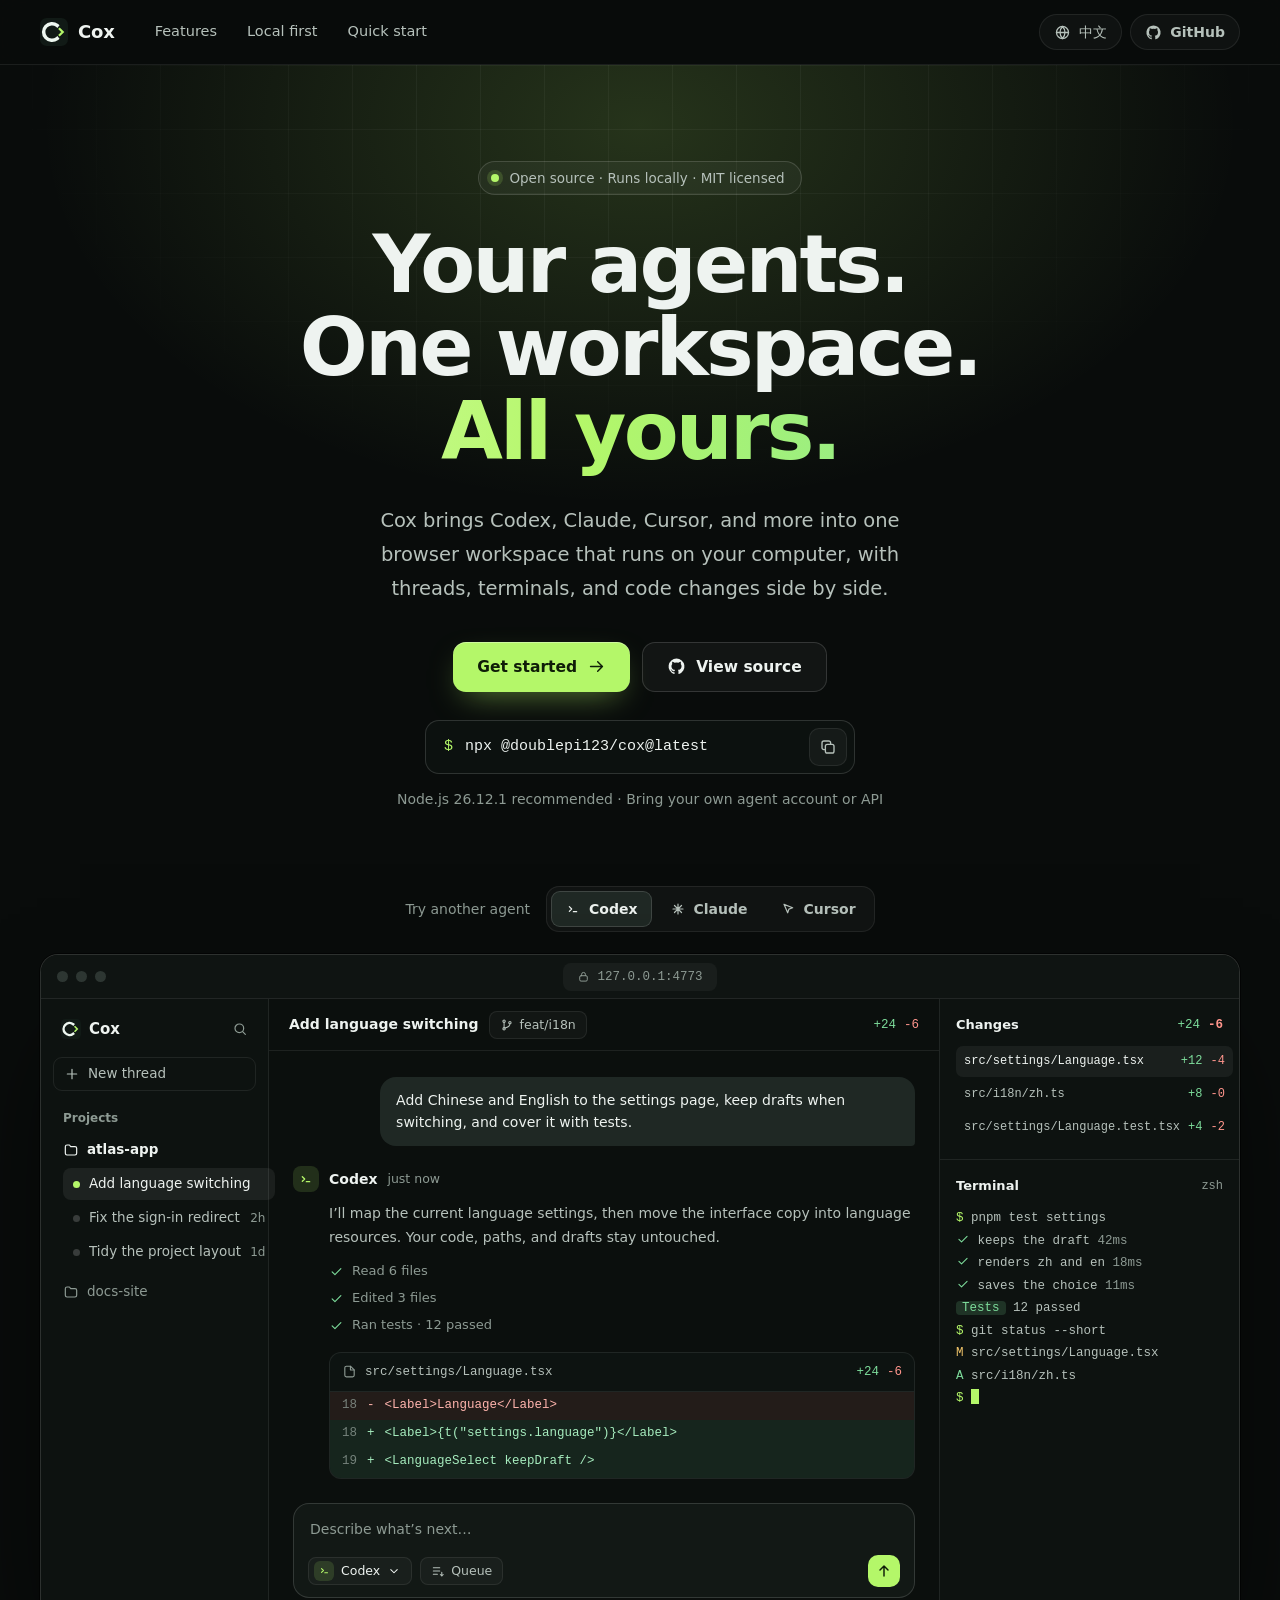
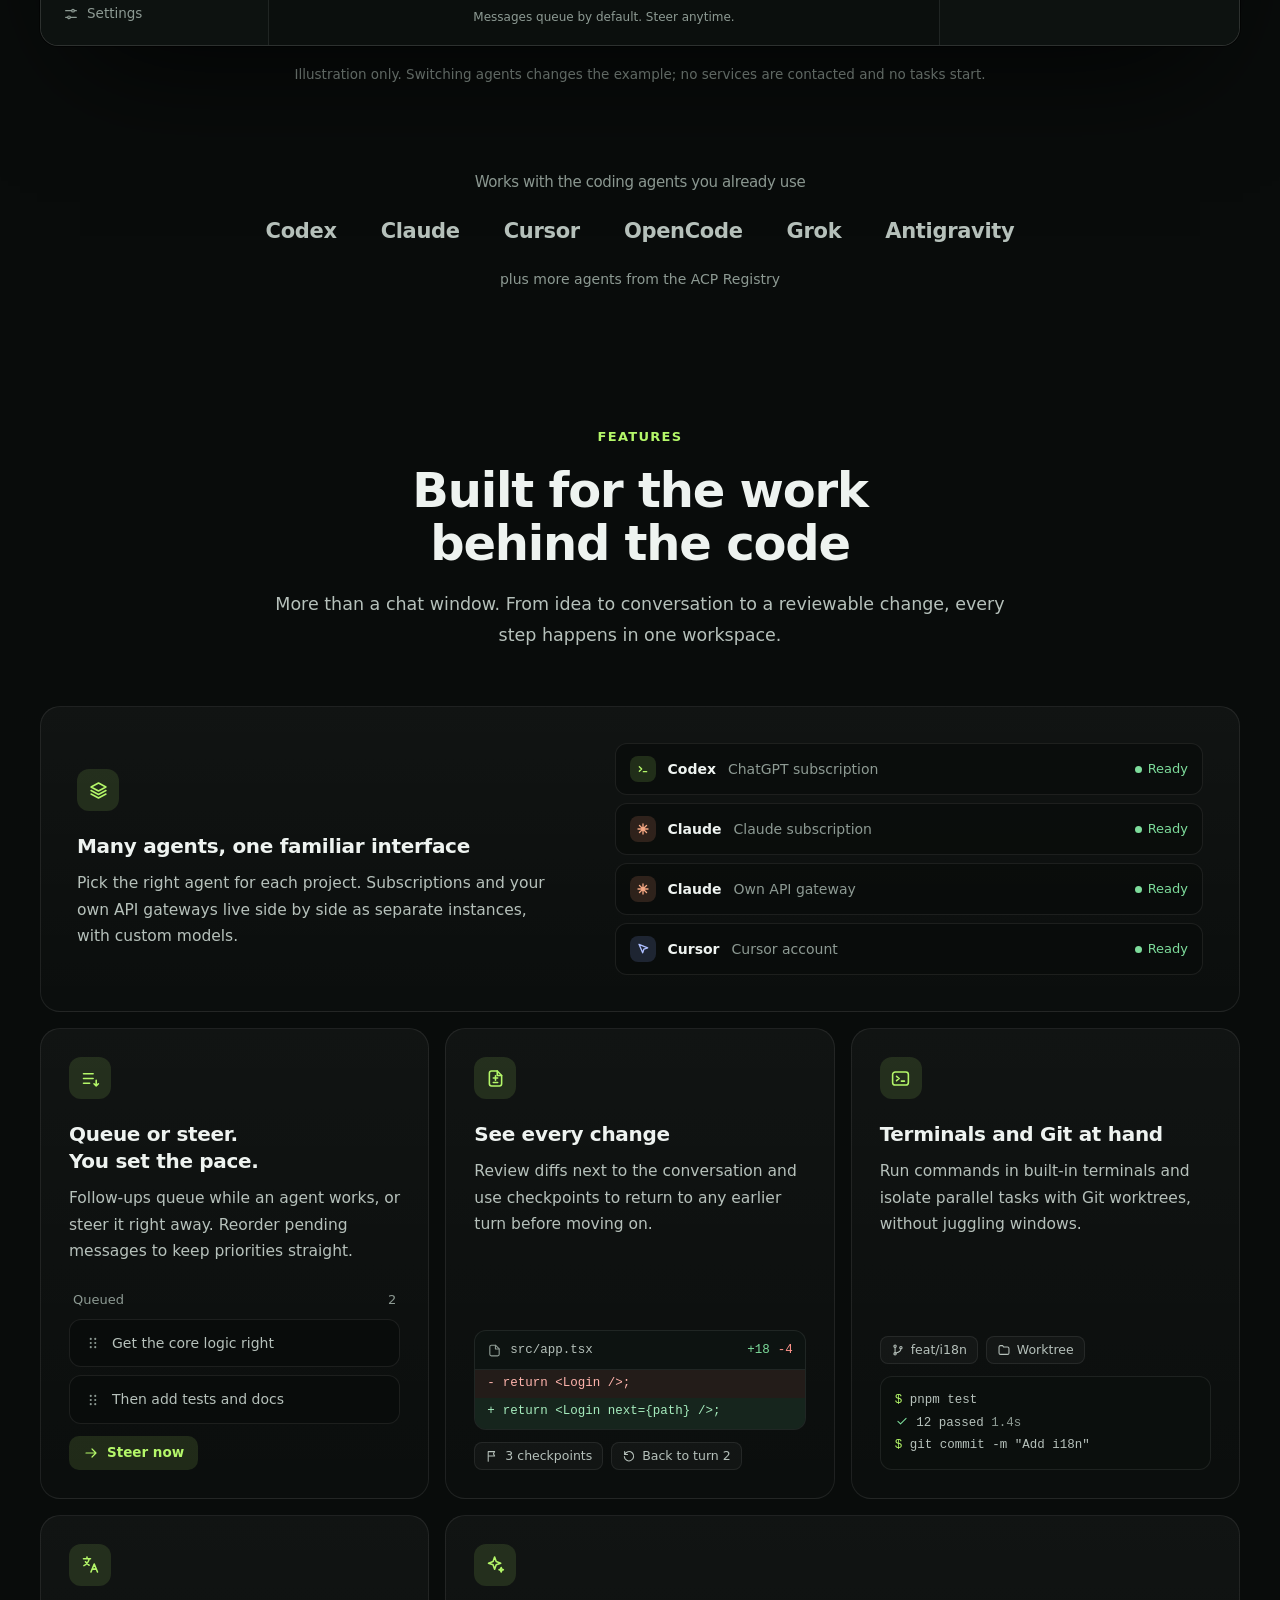
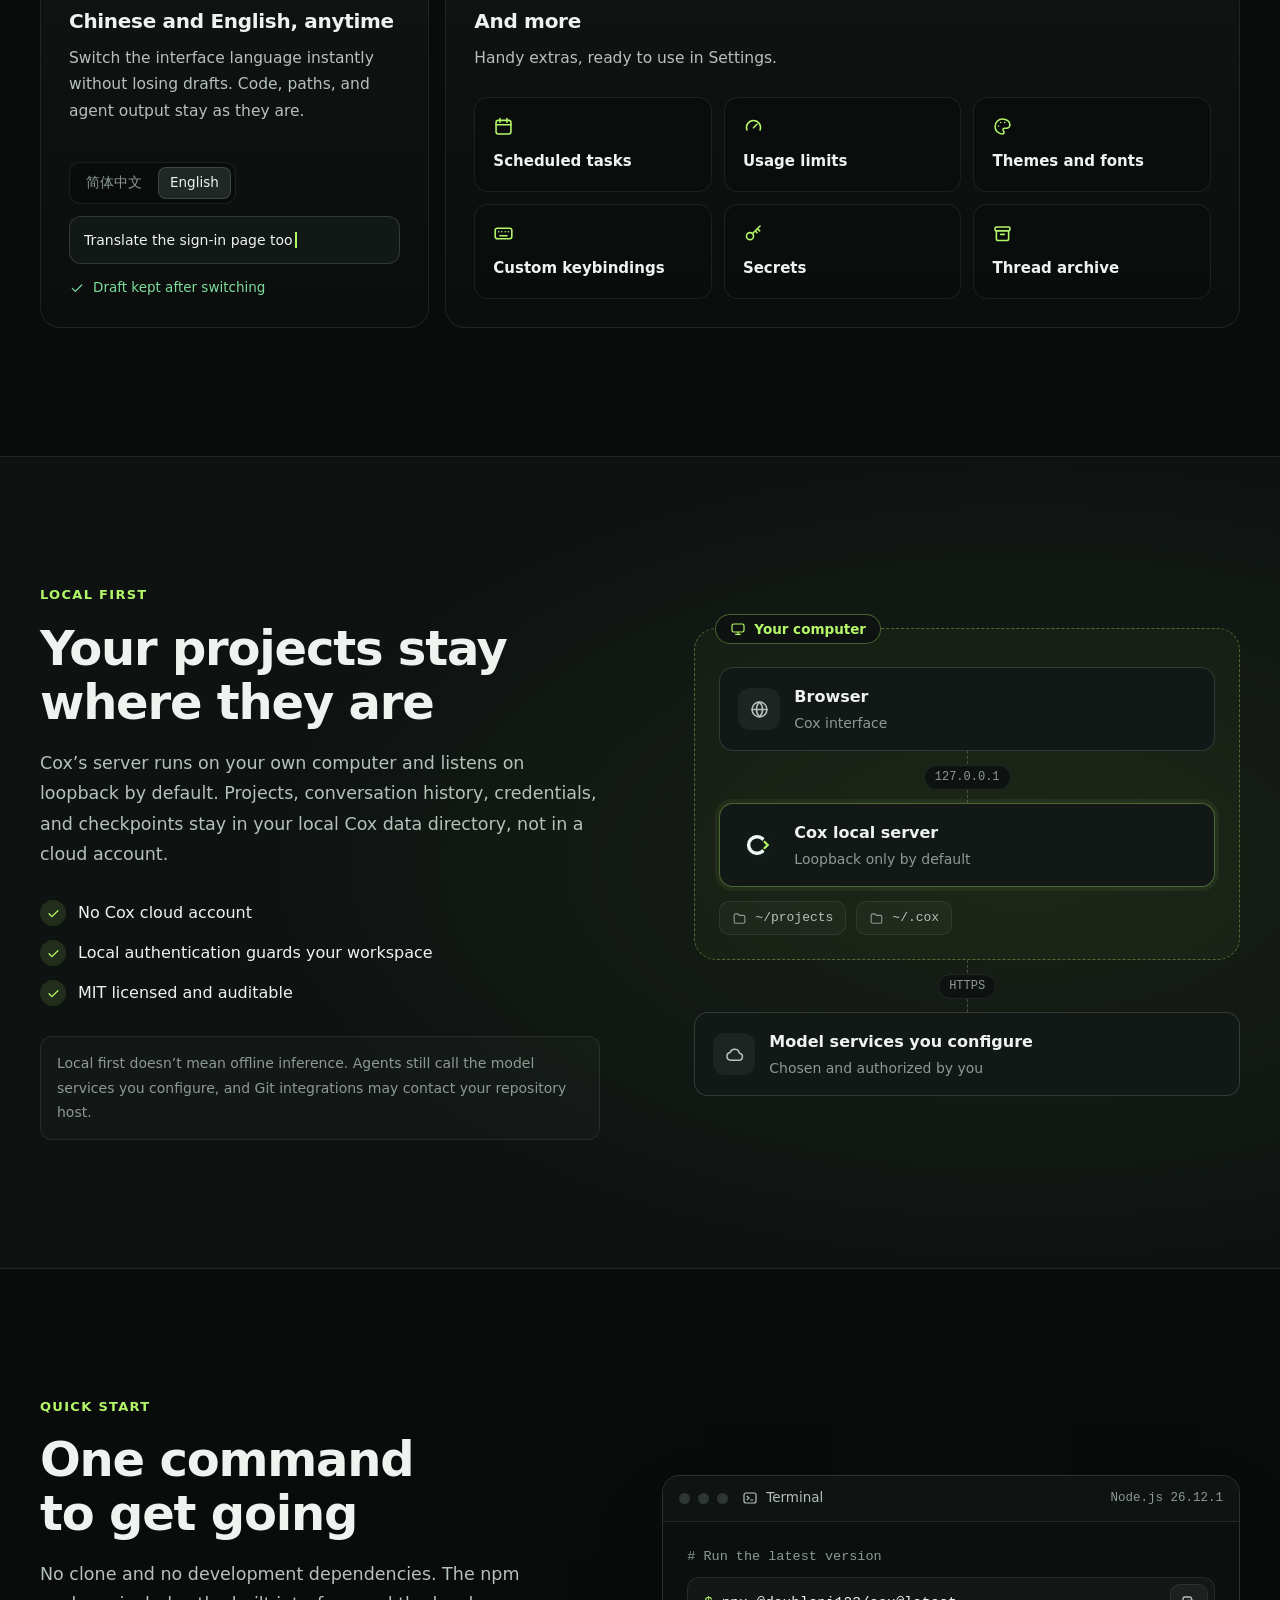
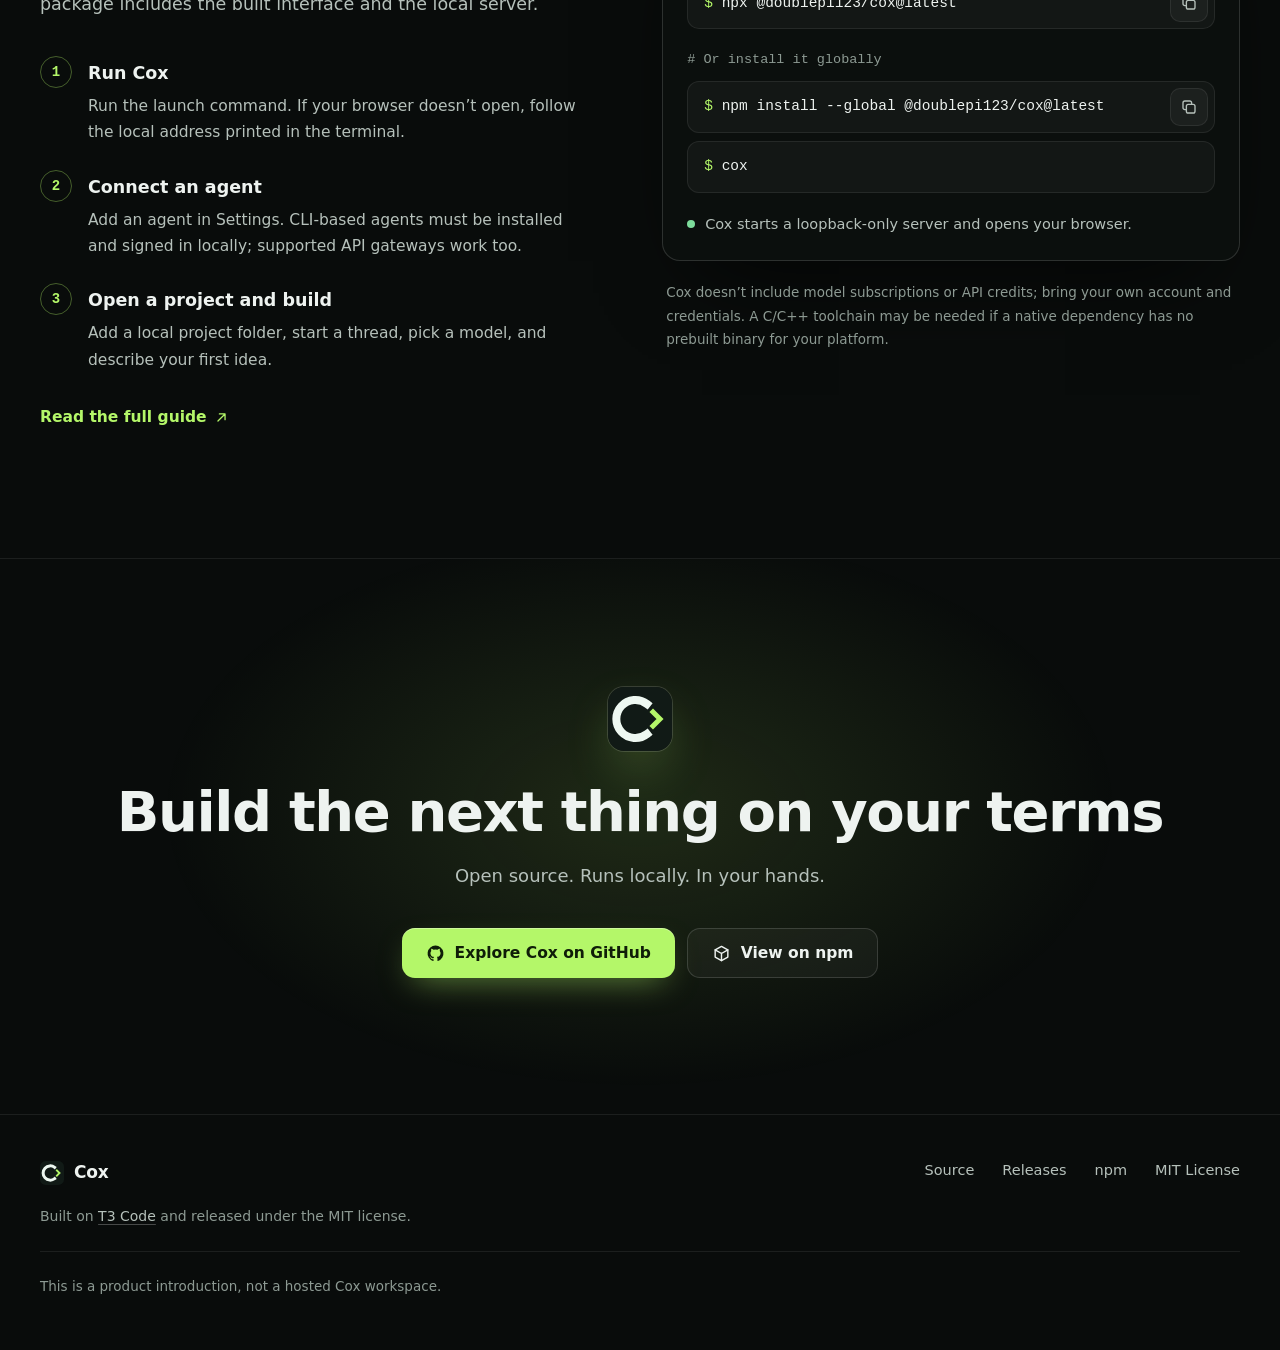
==== index.html @ 26bf2950 "fix: link the Chinese README and use the app's thread wording Built from doublepi123/cox@df83bd9.  C" ====
<!doctype html>
<html lang="zh-CN">
  <head>
    <meta charset="utf-8" />
    <meta name="viewport" content="width=device-width, initial-scale=1, viewport-fit=cover" />
    <meta name="color-scheme" content="dark" />
    <meta name="theme-color" content="#090c0b" />
    <meta
      name="description"
      content="Cox 是面向编码智能体的本地 Web 工作台：在浏览器里连接 Codex、Claude、Cursor 等智能体，管理对话、终端与代码变更。"
    />
    <meta property="og:title" content="Cox — Your agents. One workspace. All yours." />
    <meta
      property="og:description"
      content="Cox is a local Web workspace for coding agents. Connect Codex, Claude, Cursor, and more, then manage threads, terminals, and code changes in your browser."
    />
    <meta property="og:type" content="website" />
    <meta property="og:url" content="https://doublepi123.github.io/" />
    <meta property="og:image" content="https://doublepi123.github.io/assets/social.png" />
    <meta property="og:image:width" content="1200" />
    <meta property="og:image:height" content="630" />
    <meta property="og:image:alt" content="Cox — Your agents. One workspace. All yours." />
    <meta name="twitter:card" content="summary_large_image" />
    <title>Cox — 你的智能体，你的主场</title>
    <link rel="canonical" href="https://doublepi123.github.io/" />
    <link rel="icon" href="assets/cox.svg" type="image/svg+xml" />
    <link rel="stylesheet" href="styles.css" />
    <script type="module" src="main.js"></script>
  </head>
  <body id="top">
    <svg class="sprite" aria-hidden="true" focusable="false">
      <symbol id="i-github" viewBox="0 0 24 24">
        <path
          fill="currentColor"
          stroke="none"
          d="M12 2a10 10 0 0 0-3.16 19.49c.5.09.68-.22.68-.48v-1.86c-2.78.6-3.37-1.18-3.37-1.18-.45-1.16-1.11-1.47-1.11-1.47-.91-.62.07-.61.07-.61 1 .07 1.53 1.03 1.53 1.03.89 1.52 2.34 1.08 2.91.83.09-.65.35-1.08.64-1.33-2.22-.25-4.56-1.11-4.56-4.94 0-1.09.39-1.98 1.03-2.68-.1-.26-.45-1.27.1-2.65 0 0 .84-.27 2.75 1.02A9.6 9.6 0 0 1 12 6.83a9.6 9.6 0 0 1 2.5.34c1.91-1.29 2.75-1.02 2.75-1.02.55 1.38.2 2.39.1 2.65.64.7 1.03 1.59 1.03 2.68 0 3.84-2.34 4.69-4.57 4.94.36.31.68.92.68 1.86v2.73c0 .26.18.58.69.48A10 10 0 0 0 12 2Z"
        />
      </symbol>
      <symbol id="i-globe" viewBox="0 0 24 24">
        <circle cx="12" cy="12" r="8.5" />
        <path
          d="M3.5 12h17M12 3.5c2.3 2.4 3.5 5.2 3.5 8.5s-1.2 6.1-3.5 8.5c-2.3-2.4-3.5-5.2-3.5-8.5s1.2-6.1 3.5-8.5Z"
        />
      </symbol>
      <symbol id="i-arrow-right" viewBox="0 0 24 24"><path d="M4.5 12h15M13.5 6l6 6-6 6" /></symbol>
      <symbol id="i-arrow-up-right" viewBox="0 0 24 24"><path d="M7 17 17 7M9 7h8v8" /></symbol>
      <symbol id="i-arrow-up" viewBox="0 0 24 24"><path d="M12 19.5v-15M6 10.5l6-6 6 6" /></symbol>
      <symbol id="i-copy" viewBox="0 0 24 24">
        <rect x="8.5" y="8.5" width="11.5" height="11.5" rx="2.5" />
        <path
          d="M15.5 8.5v-2A2.5 2.5 0 0 0 13 4H6.5A2.5 2.5 0 0 0 4 6.5V13a2.5 2.5 0 0 0 2.5 2.5h2"
        />
      </symbol>
      <symbol id="i-check" viewBox="0 0 24 24"><path d="m5 12.5 4.5 4.5L19 7.5" /></symbol>
      <symbol id="i-lock" viewBox="0 0 24 24">
        <rect x="5" y="10.5" width="14" height="10" rx="2.5" />
        <path d="M8.5 10.5V8a3.5 3.5 0 0 1 7 0v2.5" />
      </symbol>
      <symbol id="i-search" viewBox="0 0 24 24">
        <circle cx="11" cy="11" r="6.5" />
        <path d="m16 16 4 4" />
      </symbol>
      <symbol id="i-plus" viewBox="0 0 24 24"><path d="M12 5v14M5 12h14" /></symbol>
      <symbol id="i-folder" viewBox="0 0 24 24">
        <path
          d="M3.5 7A2.5 2.5 0 0 1 6 4.5h3.6l2 2.5H18A2.5 2.5 0 0 1 20.5 9.5V17a2.5 2.5 0 0 1-2.5 2.5H6A2.5 2.5 0 0 1 3.5 17Z"
        />
      </symbol>
      <symbol id="i-sliders" viewBox="0 0 24 24">
        <path d="M4 7h9M17 7h3M4 17h3M11 17h9" />
        <circle cx="15" cy="7" r="2" />
        <circle cx="9" cy="17" r="2" />
      </symbol>
      <symbol id="i-menu" viewBox="0 0 24 24"><path d="M4.5 7h15M4.5 12h15M4.5 17h15" /></symbol>
      <symbol id="i-branch" viewBox="0 0 24 24">
        <circle cx="7" cy="5.5" r="2" />
        <circle cx="7" cy="18.5" r="2" />
        <circle cx="17" cy="8" r="2" />
        <path d="M7 7.5v9M17 10c0 4-3 6-8.4 7.3" />
      </symbol>
      <symbol id="i-file" viewBox="0 0 24 24">
        <path
          d="M13.5 3.5H7A2.5 2.5 0 0 0 4.5 6v12A2.5 2.5 0 0 0 7 20.5h10a2.5 2.5 0 0 0 2.5-2.5V9.5Z"
        />
        <path d="M13.5 3.5v6h6" />
      </symbol>
      <symbol id="i-chevron-down" viewBox="0 0 24 24"><path d="m6.5 9.5 5.5 5.5 5.5-5.5" /></symbol>
      <symbol id="i-queue" viewBox="0 0 24 24">
        <path d="M4 6.5h11M4 12h11M4 17.5h7M18.5 14v6.5M16 18l2.5 2.5L21 18" />
      </symbol>
      <symbol id="i-grip" viewBox="0 0 24 24">
        <g fill="currentColor" stroke="none">
          <circle cx="9" cy="6.5" r="1.4" />
          <circle cx="15" cy="6.5" r="1.4" />
          <circle cx="9" cy="12" r="1.4" />
          <circle cx="15" cy="12" r="1.4" />
          <circle cx="9" cy="17.5" r="1.4" />
          <circle cx="15" cy="17.5" r="1.4" />
        </g>
      </symbol>
      <symbol id="i-flag" viewBox="0 0 24 24">
        <path d="M5.5 21V4.5M5.5 4.5h11l-2 3.75 2 3.75h-11" />
      </symbol>
      <symbol id="i-restore" viewBox="0 0 24 24">
        <path d="M4.5 9.5A8 8 0 1 1 4 13" />
        <path d="M4.5 4.5v5h5" />
      </symbol>
      <symbol id="i-terminal" viewBox="0 0 24 24">
        <rect x="3" y="4.5" width="18" height="15" rx="3" />
        <path d="m7.5 9.5 3 2.5-3 2.5M13 15h3.5" />
      </symbol>
      <symbol id="i-layers" viewBox="0 0 24 24">
        <path d="m12 3.5 8.5 4.5-8.5 4.5L3.5 8Z" />
        <path d="m3.5 12 8.5 4.5 8.5-4.5M3.5 16l8.5 4.5 8.5-4.5" />
      </symbol>
      <symbol id="i-diff" viewBox="0 0 24 24">
        <path
          d="M14 3.5H7.5A2.5 2.5 0 0 0 5 6v12a2.5 2.5 0 0 0 2.5 2.5h9A2.5 2.5 0 0 0 19 18V8.5Z"
        />
        <path d="M14 3.5v5h5M9.5 11.5h5M12 9v5M9.5 16.5h5" />
      </symbol>
      <symbol id="i-languages" viewBox="0 0 24 24">
        <path d="M4 5.5h8M8 3.5v2M10.5 5.5c-.8 3.6-3 6.3-6 7.8M6.2 8.8c1 1.8 2.6 3.2 4.3 4" />
        <path d="m12.5 20.5 3.75-9 3.75 9M13.9 17.3h4.7" />
      </symbol>
      <symbol id="i-monitor" viewBox="0 0 24 24">
        <rect x="3" y="4.5" width="18" height="12" rx="2.5" />
        <path d="M8.5 20h7M12 16.5V20" />
      </symbol>
      <symbol id="i-cloud" viewBox="0 0 24 24">
        <path d="M7.5 18.5H17a4 4 0 0 0 .6-7.96A5.5 5.5 0 0 0 7 9.6a4.5 4.5 0 0 0 .5 8.9Z" />
      </symbol>
      <symbol id="i-calendar" viewBox="0 0 24 24">
        <rect x="3.5" y="5" width="17" height="15.5" rx="2.5" />
        <path d="M3.5 10h17M8 3v4M16 3v4" />
      </symbol>
      <symbol id="i-gauge" viewBox="0 0 24 24">
        <path d="M4.5 16a8 8 0 1 1 15 0" />
        <path d="m12 13.5 4-4" />
      </symbol>
      <symbol id="i-palette" viewBox="0 0 24 24">
        <path
          d="M12 3.5a8.5 8.5 0 1 0 0 17c1.2 0 1.8-.8 1.8-1.7 0-1.4-1.3-1.9-1.3-3.2 0-1 .8-1.6 1.8-1.6h2.2a4 4 0 0 0 4-4c0-3.6-3.8-6.5-8.5-6.5Z"
        />
        <path d="M7.5 11.5h.01M10 7.5h.01M14.5 7.5h.01" />
      </symbol>
      <symbol id="i-keyboard" viewBox="0 0 24 24">
        <rect x="2.5" y="6" width="19" height="12" rx="2.5" />
        <path d="M6.5 10h.01M10 10h.01M14 10h.01M17.5 10h.01M8 14.5h8" />
      </symbol>
      <symbol id="i-key" viewBox="0 0 24 24">
        <circle cx="8" cy="15" r="4" />
        <path d="m11 12 8.5-8.5M16.5 6.5 19 9M14 9l2 2" />
      </symbol>
      <symbol id="i-archive" viewBox="0 0 24 24">
        <rect x="3.5" y="4.5" width="17" height="4.5" rx="1.5" />
        <path d="M5 9v9a2 2 0 0 0 2 2h10a2 2 0 0 0 2-2V9M10 13h4" />
      </symbol>
      <symbol id="i-package" viewBox="0 0 24 24">
        <path d="m12 3 8 4.5v9L12 21l-8-4.5v-9Z" />
        <path d="m4 7.5 8 4.5 8-4.5M12 12v9" />
      </symbol>
      <symbol id="i-sparkles" viewBox="0 0 24 24">
        <path d="m11 3.5 1.8 5.2 5.2 1.8-5.2 1.8-1.8 5.2-1.8-5.2L4 10.5l5.2-1.8Z" />
        <path d="m18.5 15.5.7 1.8 1.8.7-1.8.7-.7 1.8-.7-1.8-1.8-.7 1.8-.7Z" />
      </symbol>
      <symbol id="i-agent-codex" viewBox="0 0 24 24">
        <path d="m6.5 8.5 3.5 3.5-3.5 3.5M12.5 16h5" />
      </symbol>
      <symbol id="i-agent-claude" viewBox="0 0 24 24">
        <path d="M12 4.5v15M4.5 12h15M6.7 6.7l10.6 10.6M17.3 6.7 6.7 17.3" />
      </symbol>
      <symbol id="i-agent-cursor" viewBox="0 0 24 24">
        <path d="m6 5 13 5.2-5.6 1.9-1.9 5.6Z" />
      </symbol>
    </svg>

    <a class="skip-link" href="#main" data-i18n="skip">跳到内容</a>

    <header class="site-header">
      <div class="wrap header-inner">
        <a class="brand" href="#top" aria-label="Cox"
          ><img src="assets/cox.svg" width="28" height="28" alt="" /><span>Cox</span></a
        >
        <nav class="site-nav" aria-label="主导航" data-i18n-aria="nav.label">
          <a href="#features" data-i18n="nav.features">功能</a>
          <a href="#local" data-i18n="nav.local">本地优先</a>
          <a href="#start" data-i18n="nav.start">快速开始</a>
        </nav>
        <div class="header-actions">
          <button
            class="pill-button"
            type="button"
            lang="en"
            aria-label="Switch to English"
            data-language-toggle
          >
            <svg class="icon" aria-hidden="true"><use href="#i-globe" /></svg
            ><span data-language-label>EN</span>
          </button>
          <a class="pill-button github-link" href="https://github.com/doublepi123/cox"
            ><svg class="icon" aria-hidden="true"><use href="#i-github" /></svg
            ><span class="github-label">GitHub</span></a
          >
        </div>
      </div>
    </header>

    <main id="main">
      <section class="hero" aria-labelledby="hero-title">
        <div class="hero-backdrop" aria-hidden="true"></div>
        <div class="wrap hero-inner">
          <p class="hero-badge">
            <span class="badge-dot" aria-hidden="true"></span
            ><span data-i18n="hero.badge">开源 · 本地运行 · MIT 许可</span>
          </p>
          <h1 id="hero-title">
            <span class="title-line">
              <span data-i18n="hero.line1a">你的智能体</span>
              <span data-i18n="hero.line1b">你的工作台</span>
            </span>
            <span class="title-line title-accent" data-i18n="hero.line2">尽在你的主场</span>
          </h1>
          <p class="hero-lead" data-i18n="hero.description">
            Cox 把 Codex、Claude、Cursor
            等编码智能体，连同对话、终端与代码变更，放进同一个在你电脑上运行的浏览器工作台。
          </p>
          <div class="hero-actions">
            <a class="button button-primary" href="#start"
              ><span data-i18n="hero.cta">立即开始</span
              ><svg class="icon" aria-hidden="true"><use href="#i-arrow-right" /></svg
            ></a>
            <a class="button button-secondary" href="https://github.com/doublepi123/cox"
              ><svg class="icon" aria-hidden="true"><use href="#i-github" /></svg
              ><span data-i18n="hero.source">查看源码</span></a
            >
          </div>
          <div class="command">
            <span class="command-prompt" aria-hidden="true">$</span
            ><code>npx @doublepi123/cox@latest</code
            ><button
              class="copy-button"
              type="button"
              data-copy="npx @doublepi123/cox@latest"
              aria-label="复制启动命令"
              data-i18n-aria="copy.command"
            >
              <svg class="icon icon-copy" aria-hidden="true"><use href="#i-copy" /></svg
              ><svg class="icon icon-check" aria-hidden="true"><use href="#i-check" /></svg>
            </button>
          </div>
          <p class="hero-note" data-i18n="hero.note">
            推荐 Node.js 26.12.1 · 需自备智能体账号或 API
          </p>
        </div>

        <div class="wrap demo-area">
          <div class="demo-controls">
            <span class="demo-switch-label" id="demo-switch-label" data-i18n="demo.switch"
              >切换示例智能体</span
            >
            <div class="segmented" role="group" aria-labelledby="demo-switch-label">
              <button type="button" data-provider="codex" aria-pressed="true">
                <svg class="icon" aria-hidden="true"><use href="#i-agent-codex" /></svg>Codex
              </button>
              <button type="button" data-provider="claude" aria-pressed="false">
                <svg class="icon" aria-hidden="true"><use href="#i-agent-claude" /></svg>Claude
              </button>
              <button type="button" data-provider="cursor" aria-pressed="false">
                <svg class="icon" aria-hidden="true"><use href="#i-agent-cursor" /></svg>Cursor
              </button>
            </div>
          </div>

          <figure class="demo-figure">
            <div
              class="window"
              role="img"
              aria-label="Cox 界面示意"
              data-i18n-aria="demo.label"
              data-demo
              data-agent="codex"
            >
              <div class="window-bar">
                <span class="window-dots"><i></i><i></i><i></i></span>
                <span class="window-url"
                  ><svg class="icon"><use href="#i-lock" /></svg>127.0.0.1:4773</span
                >
                <span class="window-spacer"></span>
              </div>
              <div class="window-body">
                <div class="app-sidebar">
                  <div class="app-brand">
                    <img src="assets/cox.svg" width="20" height="20" alt="" /><span>Cox</span
                    ><svg class="icon"><use href="#i-search" /></svg>
                  </div>
                  <div class="app-new">
                    <svg class="icon"><use href="#i-plus" /></svg
                    ><span data-i18n="demo.newThread">新建对话</span>
                  </div>
                  <p class="app-label" data-i18n="demo.projects">项目</p>
                  <div class="app-project">
                    <svg class="icon"><use href="#i-folder" /></svg><span>atlas-app</span>
                  </div>
                  <ul class="app-threads">
                    <li class="is-active">
                      <span class="pulse"></span><span data-i18n="demo.thread">添加中英文切换</span>
                    </li>
                    <li>
                      <span class="idle-dot"></span
                      ><span data-i18n="demo.thread2">修复登录跳转</span
                      ><span class="thread-time" data-i18n="demo.time2">2 小时</span>
                    </li>
                    <li>
                      <span class="idle-dot"></span
                      ><span data-i18n="demo.thread3">整理项目结构</span
                      ><span class="thread-time" data-i18n="demo.time3">昨天</span>
                    </li>
                  </ul>
                  <div class="app-project is-muted">
                    <svg class="icon"><use href="#i-folder" /></svg><span>docs-site</span>
                  </div>
                  <div class="app-settings">
                    <svg class="icon"><use href="#i-sliders" /></svg
                    ><span data-i18n="demo.settings">设置</span>
                  </div>
                </div>

                <div class="app-main">
                  <div class="app-header">
                    <svg class="icon app-menu"><use href="#i-menu" /></svg
                    ><span class="app-title" data-i18n="demo.thread">添加中英文切换</span
                    ><span class="chip"
                      ><svg class="icon"><use href="#i-branch" /></svg>feat/i18n</span
                    ><span class="diff-stat app-stat"><b>+24</b><i>-6</i></span>
                  </div>
                  <div class="app-timeline">
                    <p class="msg-user" data-i18n="demo.prompt">
                      为设置页添加中英文切换，切换时保留用户草稿，并补上测试。
                    </p>
                    <div class="msg-agent">
                      <div class="agent-head">
                        <span class="agent-avatar is-live"
                          ><svg class="icon glyph-codex"><use href="#i-agent-codex" /></svg
                          ><svg class="icon glyph-claude"><use href="#i-agent-claude" /></svg
                          ><svg class="icon glyph-cursor"><use href="#i-agent-cursor" /></svg></span
                        ><strong data-agent-name>Codex</strong
                        ><span class="agent-time" data-i18n="demo.justnow">刚刚</span>
                      </div>
                      <p class="agent-text" data-agent-message>
                        先梳理现有的语言设置，再把界面文案移入语言资源。你的代码、路径和草稿保持原样。
                      </p>
                      <ul class="work-log">
                        <li>
                          <svg class="icon"><use href="#i-check" /></svg
                          ><span data-i18n="demo.step1">读取 6 个文件</span>
                        </li>
                        <li>
                          <svg class="icon"><use href="#i-check" /></svg
                          ><span data-i18n="demo.step2">编辑 3 个文件</span>
                        </li>
                        <li>
                          <svg class="icon"><use href="#i-check" /></svg
                          ><span data-i18n="demo.step3">运行测试 · 12 项通过</span>
                        </li>
                      </ul>
                      <div class="diff-card">
                        <div class="diff-head">
                          <svg class="icon"><use href="#i-file" /></svg
                          ><span class="diff-path">src/settings/Language.tsx</span
                          ><span class="diff-stat"><b>+24</b><i>-6</i></span>
                        </div>
                        <div class="diff-line is-del">
                          <span class="ln">18</span><span class="sign">-</span
                          ><code>&lt;Label&gt;Language&lt;/Label&gt;</code>
                        </div>
                        <div class="diff-line is-add">
                          <span class="ln">18</span><span class="sign">+</span
                          ><code>&lt;Label&gt;{t("settings.language")}&lt;/Label&gt;</code>
                        </div>
                        <div class="diff-line is-add">
                          <span class="ln">19</span><span class="sign">+</span
                          ><code>&lt;LanguageSelect keepDraft /&gt;</code>
                        </div>
                      </div>
                    </div>
                  </div>
                  <div class="app-composer">
                    <div class="composer-box">
                      <p class="composer-placeholder" data-i18n="demo.followup">
                        继续描述你的想法…
                      </p>
                      <div class="composer-row">
                        <span class="chip chip-agent"
                          ><span class="agent-avatar is-live is-small"
                            ><svg class="icon glyph-codex"><use href="#i-agent-codex" /></svg
                            ><svg class="icon glyph-claude"><use href="#i-agent-claude" /></svg
                            ><svg class="icon glyph-cursor"><use href="#i-agent-cursor" /></svg
                          ></span>
                          <span data-agent-name>Codex</span
                          ><svg class="icon"><use href="#i-chevron-down" /></svg></span
                        ><span class="chip"
                          ><svg class="icon"><use href="#i-queue" /></svg
                          ><span data-i18n="demo.queue">排队</span></span
                        ><span class="send-button"
                          ><svg class="icon"><use href="#i-arrow-up" /></svg
                        ></span>
                      </div>
                    </div>
                    <p class="composer-hint" data-i18n="demo.hint">消息默认排队，随时可以引导</p>
                  </div>
                </div>

                <div class="app-panel">
                  <div class="panel-section">
                    <div class="panel-title">
                      <span data-i18n="demo.changes">变更</span
                      ><span class="diff-stat"><b>+24</b><i>-6</i></span>
                    </div>
                    <ul class="panel-files">
                      <li class="is-current">
                        <span>src/settings/Language.tsx</span><b>+12</b><i>-4</i>
                      </li>
                      <li><span>src/i18n/zh.ts</span><b>+8</b><i>-0</i></li>
                      <li><span>src/settings/Language.test.tsx</span><b>+4</b><i>-2</i></li>
                    </ul>
                  </div>
                  <div class="panel-section panel-terminal">
                    <div class="panel-title">
                      <span data-i18n="demo.terminal">终端</span
                      ><span class="panel-shell">zsh</span>
                    </div>
                    <div class="term-lines">
                      <div><span class="t-prompt">$</span> pnpm test settings</div>
                      <div>
                        <svg class="icon t-ok"><use href="#i-check" /></svg> keeps the draft
                        <span class="t-dim">42ms</span>
                      </div>
                      <div>
                        <svg class="icon t-ok"><use href="#i-check" /></svg> renders zh and en
                        <span class="t-dim">18ms</span>
                      </div>
                      <div>
                        <svg class="icon t-ok"><use href="#i-check" /></svg> saves the choice
                        <span class="t-dim">11ms</span>
                      </div>
                      <div><span class="t-pass">Tests</span> 12 passed</div>
                      <div><span class="t-prompt">$</span> git status --short</div>
                      <div><span class="t-mod">M</span> src/settings/Language.tsx</div>
                      <div><span class="t-new">A</span> src/i18n/zh.ts</div>
                      <div><span class="t-prompt">$</span> <span class="t-cursor"></span></div>
                    </div>
                  </div>
                </div>
              </div>
            </div>
            <figcaption data-i18n="demo.caption">
              界面示意：切换智能体只会改变示例内容，不会连接服务或启动任务。
            </figcaption>
          </figure>
        </div>
      </section>

      <section class="providers" aria-labelledby="providers-title">
        <div class="wrap">
          <h2 class="providers-title" id="providers-title" data-i18n="providers.title">
            支持你常用的编码智能体
          </h2>
          <ul class="provider-list">
            <li>Codex</li>
            <li>Claude</li>
            <li>Cursor</li>
            <li>OpenCode</li>
            <li>Grok</li>
            <li>Antigravity</li>
          </ul>
          <p class="providers-more" data-i18n="providers.more">以及 ACP 注册表中的更多智能体</p>
        </div>
      </section>

      <section class="section" id="features" aria-labelledby="features-title">
        <div class="wrap">
          <div class="section-head">
            <p class="eyebrow" data-i18n="features.eyebrow">功能</p>
            <h2 id="features-title" data-i18n="features.title">为真实的开发工作而设计</h2>
            <p class="section-lead" data-i18n="features.description">
              不只是一个聊天窗口。从想法、对话到可审阅的代码变更，每一步都在同一个工作台里完成。
            </p>
          </div>

          <div class="bento">
            <article class="card card-wide">
              <div class="card-copy">
                <span class="card-icon"
                  ><svg class="icon" aria-hidden="true"><use href="#i-layers" /></svg
                ></span>
                <h3 data-i18n="feature.providers.title">多种智能体，一个熟悉的界面</h3>
                <p data-i18n="feature.providers.description">
                  为不同项目选择合适的智能体。订阅账号与自有 API
                  网关可以作为独立实例并存，模型也能自定义。
                </p>
              </div>
              <div class="card-visual instances" aria-hidden="true">
                <div class="instance">
                  <span class="agent-avatar is-codex"
                    ><svg class="icon"><use href="#i-agent-codex" /></svg></span
                  ><span class="instance-name">Codex</span
                  ><span class="instance-kind" data-i18n="feature.providers.kind1"
                    >ChatGPT 订阅</span
                  ><span class="instance-status" data-i18n="feature.providers.ready">可用</span>
                </div>
                <div class="instance">
                  <span class="agent-avatar is-claude"
                    ><svg class="icon"><use href="#i-agent-claude" /></svg></span
                  ><span class="instance-name">Claude</span
                  ><span class="instance-kind" data-i18n="feature.providers.kind2">Claude 订阅</span
                  ><span class="instance-status" data-i18n="feature.providers.ready">可用</span>
                </div>
                <div class="instance">
                  <span class="agent-avatar is-claude"
                    ><svg class="icon"><use href="#i-agent-claude" /></svg></span
                  ><span class="instance-name">Claude</span
                  ><span class="instance-kind" data-i18n="feature.providers.kind3"
                    >自有 API 网关</span
                  ><span class="instance-status" data-i18n="feature.providers.ready">可用</span>
                </div>
                <div class="instance">
                  <span class="agent-avatar is-cursor"
                    ><svg class="icon"><use href="#i-agent-cursor" /></svg></span
                  ><span class="instance-name">Cursor</span
                  ><span class="instance-kind" data-i18n="feature.providers.kind4">Cursor 账号</span
                  ><span class="instance-status" data-i18n="feature.providers.ready">可用</span>
                </div>
              </div>
            </article>

            <article class="card">
              <span class="card-icon"
                ><svg class="icon" aria-hidden="true"><use href="#i-queue" /></svg
              ></span>
              <h3 data-i18n="feature.queue.title">排队与引导，节奏由你掌控</h3>
              <p data-i18n="feature.queue.description">
                智能体工作时，新消息先排队；需要时立即引导。还可以调整待发送消息的顺序。
              </p>
              <div class="card-visual queue" aria-hidden="true">
                <div class="queue-head">
                  <span data-i18n="feature.queue.pending">排队中</span><span>2</span>
                </div>
                <div class="queue-item">
                  <svg class="icon"><use href="#i-grip" /></svg
                  ><span data-i18n="feature.queue.item1">先把核心逻辑做好</span>
                </div>
                <div class="queue-item">
                  <svg class="icon"><use href="#i-grip" /></svg
                  ><span data-i18n="feature.queue.item2">再补上测试和文档</span>
                </div>
                <span class="steer"
                  ><svg class="icon"><use href="#i-arrow-right" /></svg
                  ><span data-i18n="feature.queue.steer">立即引导</span></span
                >
              </div>
            </article>

            <article class="card">
              <span class="card-icon"
                ><svg class="icon" aria-hidden="true"><use href="#i-diff" /></svg
              ></span>
              <h3 data-i18n="feature.review.title">看清每一处变更</h3>
              <p data-i18n="feature.review.description">
                在对话旁查看代码差异，用检查点回到之前任意一轮的状态，确认无误再继续。
              </p>
              <div class="card-visual" aria-hidden="true">
                <div class="diff-card is-compact">
                  <div class="diff-head">
                    <svg class="icon"><use href="#i-file" /></svg
                    ><span class="diff-path">src/app.tsx</span
                    ><span class="diff-stat"><b>+18</b><i>-4</i></span>
                  </div>
                  <div class="diff-line is-del">
                    <span class="sign">-</span><code>return &lt;Login /&gt;;</code>
                  </div>
                  <div class="diff-line is-add">
                    <span class="sign">+</span><code>return &lt;Login next={path} /&gt;;</code>
                  </div>
                </div>
                <div class="checkpoint-row">
                  <span class="chip"
                    ><svg class="icon"><use href="#i-flag" /></svg
                    ><span data-i18n="feature.review.checkpoints">3 个检查点</span></span
                  ><span class="chip"
                    ><svg class="icon"><use href="#i-restore" /></svg
                    ><span data-i18n="feature.review.restore">回到第 2 轮</span></span
                  >
                </div>
              </div>
            </article>

            <article class="card">
              <span class="card-icon"
                ><svg class="icon" aria-hidden="true"><use href="#i-terminal" /></svg
              ></span>
              <h3 data-i18n="feature.terminal.title">终端与 Git 就在手边</h3>
              <p data-i18n="feature.terminal.description">
                用内置终端运行命令，用 Git 工作树隔离并行任务，不必在多个窗口之间来回切换。
              </p>
              <div class="card-visual mini-terminal" aria-hidden="true">
                <div class="mini-terminal-head">
                  <span class="chip"
                    ><svg class="icon"><use href="#i-branch" /></svg>feat/i18n</span
                  ><span class="chip"
                    ><svg class="icon"><use href="#i-folder" /></svg
                    ><span data-i18n="feature.terminal.worktree">工作树</span></span
                  >
                </div>
                <div class="term-lines">
                  <div><span class="t-prompt">$</span> pnpm test</div>
                  <div>
                    <svg class="icon t-ok"><use href="#i-check" /></svg> 12 passed
                    <span class="t-dim">1.4s</span>
                  </div>
                  <div><span class="t-prompt">$</span> git commit -m "Add i18n"</div>
                </div>
              </div>
            </article>

            <article class="card">
              <span class="card-icon"
                ><svg class="icon" aria-hidden="true"><use href="#i-languages" /></svg
              ></span>
              <h3 data-i18n="feature.language.title">中英双语，随时切换</h3>
              <p data-i18n="feature.language.description">
                界面语言即时切换，草稿不会丢失；代码、路径与智能体输出保持原样。
              </p>
              <div class="card-visual language-demo" aria-hidden="true">
                <div class="language-switch">
                  <span class="lang-zh" lang="zh-CN">简体中文</span
                  ><span class="lang-en" lang="en">English</span>
                </div>
                <div class="draft">
                  <span data-i18n="feature.language.draft">把登录页也翻译一下</span
                  ><span class="draft-caret"></span>
                </div>
                <p class="draft-kept">
                  <svg class="icon"><use href="#i-check" /></svg
                  ><span data-i18n="feature.language.kept">切换语言后草稿仍在</span>
                </p>
              </div>
            </article>

            <article class="card card-more">
              <span class="card-icon"
                ><svg class="icon" aria-hidden="true"><use href="#i-sparkles" /></svg
              ></span>
              <h3 data-i18n="feature.more.title">还有更多</h3>
              <p data-i18n="feature.more.description">这些实用功能都在设置里，开箱即用。</p>
              <ul class="more-list">
                <li>
                  <svg class="icon" aria-hidden="true"><use href="#i-calendar" /></svg
                  ><span data-i18n="feature.more.schedule">定时任务</span>
                </li>
                <li>
                  <svg class="icon" aria-hidden="true"><use href="#i-gauge" /></svg
                  ><span data-i18n="feature.more.usage">用量与额度</span>
                </li>
                <li>
                  <svg class="icon" aria-hidden="true"><use href="#i-palette" /></svg
                  ><span data-i18n="feature.more.themes">主题与字体</span>
                </li>
                <li>
                  <svg class="icon" aria-hidden="true"><use href="#i-keyboard" /></svg
                  ><span data-i18n="feature.more.keys">自定义快捷键</span>
                </li>
                <li>
                  <svg class="icon" aria-hidden="true"><use href="#i-key" /></svg
                  ><span data-i18n="feature.more.secrets">密钥管理</span>
                </li>
                <li>
                  <svg class="icon" aria-hidden="true"><use href="#i-archive" /></svg
                  ><span data-i18n="feature.more.archive">对话归档</span>
                </li>
              </ul>
            </article>
          </div>
        </div>
      </section>

      <section class="section local" id="local" aria-labelledby="local-title">
        <div class="wrap local-grid">
          <div class="local-copy">
            <p class="eyebrow" data-i18n="local.eyebrow">本地优先</p>
            <h2 id="local-title" data-i18n="local.title">你的项目，不必搬家</h2>
            <p class="section-lead" data-i18n="local.description">
              Cox
              的服务运行在你自己的电脑上，默认只监听本机回环地址。项目、对话历史、凭据与检查点都保存在本地
              Cox 数据目录，而不是某个云端账号里。
            </p>
            <ul class="checklist">
              <li>
                <span class="check-badge"
                  ><svg class="icon" aria-hidden="true"><use href="#i-check" /></svg></span
                ><span data-i18n="local.point1">无需注册 Cox 云端账号</span>
              </li>
              <li>
                <span class="check-badge"
                  ><svg class="icon" aria-hidden="true"><use href="#i-check" /></svg></span
                ><span data-i18n="local.point2">本地认证保护你的工作台</span>
              </li>
              <li>
                <span class="check-badge"
                  ><svg class="icon" aria-hidden="true"><use href="#i-check" /></svg></span
                ><span data-i18n="local.point3">MIT 开源，代码可审计</span>
              </li>
            </ul>
            <p class="local-caveat" data-i18n="local.caveat">
              本地优先不等于离线推理：智能体仍会调用你配置的模型服务，Git
              集成也可能访问相应的代码托管平台。
            </p>
          </div>

          <div class="diagram">
            <div class="machine">
              <span class="machine-label"
                ><svg class="icon" aria-hidden="true"><use href="#i-monitor" /></svg
                ><span data-i18n="local.machine">你的电脑</span></span
              >
              <div class="node">
                <span class="node-icon"
                  ><svg class="icon" aria-hidden="true"><use href="#i-globe" /></svg
                ></span>
                <div>
                  <strong data-i18n="local.browser">浏览器</strong
                  ><span data-i18n="local.browser.detail">Cox 界面</span>
                </div>
              </div>
              <div class="connector"><span>127.0.0.1</span></div>
              <div class="node node-accent">
                <span class="node-icon"
                  ><img src="assets/cox.svg" width="28" height="28" alt=""
                /></span>
                <div>
                  <strong data-i18n="local.server">Cox 本地服务</strong
                  ><span data-i18n="local.server.detail">默认仅监听本机</span>
                </div>
              </div>
              <div class="data-chips">
                <span
                  ><svg class="icon" aria-hidden="true"><use href="#i-folder" /></svg
                  >~/projects</span
                ><span
                  ><svg class="icon" aria-hidden="true"><use href="#i-folder" /></svg>~/.cox</span
                >
              </div>
            </div>
            <div class="connector"><span>HTTPS</span></div>
            <div class="node node-external">
              <span class="node-icon"
                ><svg class="icon" aria-hidden="true"><use href="#i-cloud" /></svg
              ></span>
              <div>
                <strong data-i18n="local.external">你配置的模型服务</strong
                ><span data-i18n="local.external.detail">由你选择与授权</span>
              </div>
            </div>
          </div>
        </div>
      </section>

      <section class="section" id="start" aria-labelledby="start-title">
        <div class="wrap start-grid">
          <div class="start-copy">
            <p class="eyebrow" data-i18n="start.eyebrow">快速开始</p>
            <h2 id="start-title" data-i18n="start.title">一条命令，即可开始</h2>
            <p class="section-lead" data-i18n="start.description">
              无需克隆仓库，也不用安装开发依赖。npm 包内已包含构建好的界面与本地服务。
            </p>
            <ol class="steps">
              <li>
                <span class="step-number">1</span>
                <div>
                  <h3 data-i18n="step1.title">运行 Cox</h3>
                  <p data-i18n="step1.description">
                    在终端运行启动命令。如果浏览器没有自动打开，按终端提示访问本地地址。
                  </p>
                </div>
              </li>
              <li>
                <span class="step-number">2</span>
                <div>
                  <h3 data-i18n="step2.title">连接智能体</h3>
                  <p data-i18n="step2.description">
                    在设置中添加智能体。CLI 型智能体需在本机安装并完成登录；也可以配置受支持的 API
                    网关。
                  </p>
                </div>
              </li>
              <li>
                <span class="step-number">3</span>
                <div>
                  <h3 data-i18n="step3.title">打开项目，开始构建</h3>
                  <p data-i18n="step3.description">
                    添加本地项目目录，新建对话并选择模型，然后说出你的第一个想法。
                  </p>
                </div>
              </li>
            </ol>
            <a
              class="text-link"
              href="https://github.com/doublepi123/cox/blob/main/README.zh-CN.md#通过-npm-快速开始"
              data-i18n-href="start.docsHref"
              ><span data-i18n="start.docs">完整使用说明</span
              ><svg class="icon" aria-hidden="true"><use href="#i-arrow-up-right" /></svg
            ></a>
          </div>

          <div class="start-install">
            <div class="terminal-card">
              <div class="terminal-head">
                <span class="window-dots" aria-hidden="true"><i></i><i></i><i></i></span
                ><span class="terminal-title"
                  ><svg class="icon" aria-hidden="true"><use href="#i-terminal" /></svg
                  ><span data-i18n="start.terminal">终端</span></span
                ><span class="terminal-node">Node.js 26.12.1</span>
              </div>
              <div class="terminal-body">
                <p class="t-comment" data-i18n="start.comment"># 直接运行最新版本</p>
                <div class="t-command">
                  <code
                    ><span class="t-prompt" aria-hidden="true">$ </span>npx
                    @doublepi123/cox@latest</code
                  ><button
                    class="copy-button"
                    type="button"
                    data-copy="npx @doublepi123/cox@latest"
                    aria-label="复制启动命令"
                    data-i18n-aria="copy.command"
                  >
                    <svg class="icon icon-copy" aria-hidden="true"><use href="#i-copy" /></svg
                    ><svg class="icon icon-check" aria-hidden="true"><use href="#i-check" /></svg>
                  </button>
                </div>
                <p class="t-comment" data-i18n="start.global"># 或者全局安装</p>
                <div class="t-command">
                  <code
                    ><span class="t-prompt" aria-hidden="true">$ </span>npm install --global
                    @doublepi123/cox@latest</code
                  ><button
                    class="copy-button"
                    type="button"
                    data-copy="npm install --global @doublepi123/cox@latest"
                    aria-label="复制安装命令"
                    data-i18n-aria="copy.install"
                  >
                    <svg class="icon icon-copy" aria-hidden="true"><use href="#i-copy" /></svg
                    ><svg class="icon icon-check" aria-hidden="true"><use href="#i-check" /></svg>
                  </button>
                </div>
                <div class="t-command">
                  <code><span class="t-prompt" aria-hidden="true">$ </span>cox</code>
                </div>
                <p class="t-output">
                  <span class="ok-dot" aria-hidden="true"></span
                  ><span data-i18n="start.footer"
                    >Cox 会启动仅限本机访问的服务，并自动打开浏览器。</span
                  >
                </p>
              </div>
            </div>
            <p class="disclaimer" data-i18n="start.disclaimer">
              Cox 不包含模型订阅或 API
              额度，请使用你自己的账号与凭据。如果原生依赖没有适用于你平台的预编译版本，安装时可能需要
              C/C++ 构建工具。
            </p>
          </div>
        </div>
      </section>

      <section class="closing" aria-labelledby="closing-title">
        <div class="wrap closing-inner">
          <img class="closing-logo" src="assets/cox.svg" width="64" height="64" alt="" />
          <h2 id="closing-title">
            <span class="title-phrase" data-i18n="closing.title1">下一件作品</span>
            <span class="title-phrase" data-i18n="closing.title2">从你的主场开始</span>
          </h2>
          <p data-i18n="closing.description">开源、本地运行、由你掌控。</p>
          <div class="closing-actions">
            <a class="button button-primary" href="https://github.com/doublepi123/cox"
              ><svg class="icon" aria-hidden="true"><use href="#i-github" /></svg
              ><span data-i18n="closing.cta">在 GitHub 上探索 Cox</span></a
            >
            <a class="button button-secondary" href="https://www.npmjs.com/package/@doublepi123/cox"
              ><svg class="icon" aria-hidden="true"><use href="#i-package" /></svg
              ><span data-i18n="closing.npm">在 npm 上查看</span></a
            >
          </div>
        </div>
      </section>
    </main>

    <footer class="site-footer">
      <div class="wrap footer-inner">
        <div class="footer-brand">
          <a class="brand" href="#top"
            ><img src="assets/cox.svg" width="24" height="24" alt="" /><span>Cox</span></a
          >
          <p>
            <span data-i18n="footer.credit">基于</span>
            <a href="https://github.com/pingdotgg/t3code">T3 Code</a>
            <span data-i18n="footer.built">构建，以 MIT 许可发布。</span>
          </p>
        </div>
        <nav class="footer-links" aria-label="页脚链接" data-i18n-aria="footer.label">
          <a href="https://github.com/doublepi123/cox" data-i18n="footer.source">源码</a>
          <a href="https://github.com/doublepi123/cox/releases" data-i18n="footer.releases"
            >版本发布</a
          >
          <a href="https://www.npmjs.com/package/@doublepi123/cox">npm</a>
          <a href="https://github.com/doublepi123/cox/blob/main/LICENSE">MIT License</a>
        </nav>
        <p class="footer-note" data-i18n="footer.note">
          这是 Cox 的产品介绍页，不是托管的 Cox 工作空间。
        </p>
      </div>
    </footer>
    <div class="toast" role="status" aria-live="polite" data-toast></div>
  </body>
</html>
---- styles.css ----
@charset "UTF-8";

:root {
  color-scheme: dark;
  --bg: #090c0b;
  --bg-raised: #0e1311;
  --surface: #121815;
  --surface-2: #171e1b;
  --surface-3: #1f2824;
  --line: rgb(255 255 255 / 8%);
  --line-strong: rgb(255 255 255 / 14%);
  --text: #eef3f0;
  --text-2: #b6c1bb;
  --text-3: #8d9a93;
  --lime: #b4f769;
  --lime-bright: #cbfc8f;
  --lime-ink: #0f1d08;
  --lime-soft: rgb(180 247 105 / 12%);
  --lime-line: rgb(180 247 105 / 35%);
  --add: #7ddc9b;
  --del: #ff958c;
  --sans:
    system-ui, -apple-system, "Segoe UI", Roboto, "Helvetica Neue", Arial, "PingFang SC",
    "Hiragino Sans GB", "Microsoft YaHei", "Noto Sans CJK SC", "Source Han Sans SC", sans-serif;
  --mono: ui-monospace, "SF Mono", SFMono-Regular, Menlo, Consolas, "Liberation Mono", monospace;
  font-family: var(--sans);
  color: var(--text);
  background: var(--bg);
  scroll-behavior: smooth;
  scroll-padding-top: 88px;
  -webkit-text-size-adjust: 100%;
  text-size-adjust: 100%;
}

*,
*::before,
*::after {
  box-sizing: border-box;
}

body {
  margin: 0;
  font-size: 16px;
  line-height: 1.6;
  -webkit-font-smoothing: antialiased;
  -moz-osx-font-smoothing: grayscale;
}

a {
  color: inherit;
  text-decoration: none;
}

button {
  font: inherit;
  color: inherit;
  cursor: pointer;
}

a,
button {
  -webkit-tap-highlight-color: transparent;
}

a:focus-visible,
button:focus-visible {
  outline: 2px solid var(--lime);
  outline-offset: 3px;
}

h1,
h2,
h3,
p {
  margin: 0;
}

img {
  display: block;
}

code {
  font-family: var(--mono);
}

::selection {
  color: var(--lime-ink);
  background: var(--lime);
}

.sprite {
  position: absolute;
  width: 0;
  height: 0;
  overflow: hidden;
}

.icon {
  display: inline-block;
  flex: none;
  width: 18px;
  height: 18px;
  vertical-align: middle;
  fill: none;
  stroke: currentColor;
  stroke-width: 1.8;
  stroke-linecap: round;
  stroke-linejoin: round;
}

.wrap {
  width: min(1200px, calc(100% - 48px));
  margin-inline: auto;
}

.skip-link {
  position: fixed;
  top: -80px;
  left: 16px;
  z-index: 100;
  padding: 10px 16px;
  border-radius: 10px;
  background: var(--lime);
  color: var(--lime-ink);
  font-weight: 600;
}

.skip-link:focus {
  top: 12px;
}

.site-header {
  position: sticky;
  top: 0;
  z-index: 40;
  border-bottom: 1px solid var(--line);
  background: rgb(9 12 11 / 78%);
  -webkit-backdrop-filter: saturate(140%) blur(14px);
  backdrop-filter: saturate(140%) blur(14px);
}

.header-inner {
  display: flex;
  align-items: center;
  gap: 40px;
  height: 64px;
}

.brand {
  display: inline-flex;
  align-items: center;
  gap: 10px;
  font-size: 18px;
  font-weight: 700;
  letter-spacing: -0.01em;
}

.site-nav {
  display: flex;
  gap: 30px;
  font-size: 14.5px;
  color: var(--text-2);
}

.site-nav a:hover {
  color: var(--text);
}

.header-actions {
  display: flex;
  align-items: center;
  gap: 8px;
  margin-left: auto;
}

.pill-button {
  display: inline-flex;
  align-items: center;
  gap: 8px;
  height: 36px;
  padding: 0 14px;
  border: 1px solid var(--line);
  border-radius: 999px;
  background: rgb(255 255 255 / 3%);
  color: var(--text-2);
  font-size: 14px;
  font-weight: 550;
  transition:
    color 0.15s,
    border-color 0.15s,
    background 0.15s;
}

.pill-button:hover {
  border-color: var(--line-strong);
  background: rgb(255 255 255 / 7%);
  color: var(--text);
}

.pill-button .icon {
  width: 17px;
  height: 17px;
}

.hero {
  position: relative;
  isolation: isolate;
  padding-top: 96px;
}

.hero-backdrop {
  position: absolute;
  inset: 0 0 auto;
  z-index: -1;
  height: 960px;
  overflow: hidden;
  pointer-events: none;
}

.hero-backdrop::before {
  content: "";
  position: absolute;
  top: -320px;
  left: 50%;
  width: 1200px;
  height: 760px;
  transform: translateX(-50%);
  background: radial-gradient(closest-side, rgb(180 247 105 / 17%), transparent);
}

.hero-backdrop::after {
  content: "";
  position: absolute;
  inset: 0;
  background-image:
    linear-gradient(rgb(255 255 255 / 4.5%) 1px, transparent 1px),
    linear-gradient(90deg, rgb(255 255 255 / 4.5%) 1px, transparent 1px);
  background-position: center top;
  background-size: 64px 64px;
  -webkit-mask-image: radial-gradient(ellipse 70% 60% at 50% 0%, #000 25%, transparent 75%);
  mask-image: radial-gradient(ellipse 70% 60% at 50% 0%, #000 25%, transparent 75%);
}

.hero-inner {
  display: flex;
  flex-direction: column;
  align-items: center;
  text-align: center;
}

.hero-badge {
  display: inline-flex;
  align-items: center;
  gap: 10px;
  margin-bottom: 28px;
  padding: 6px 16px 6px 12px;
  border: 1px solid var(--line-strong);
  border-radius: 999px;
  background: rgb(255 255 255 / 4%);
  color: var(--text-2);
  font-size: 13.5px;
  line-height: 1.5;
}

.badge-dot {
  flex: none;
  width: 8px;
  height: 8px;
  border-radius: 50%;
  background: var(--lime);
  box-shadow: 0 0 0 4px rgb(180 247 105 / 16%);
}

h1 {
  font-size: clamp(40px, 7vw, 80px);
  font-weight: 750;
  line-height: 1.04;
  letter-spacing: -0.035em;
  text-wrap: balance;
}

:lang(zh) h1 {
  font-size: clamp(38px, 6.4vw, 72px);
  font-weight: 700;
  line-height: 1.18;
  letter-spacing: 0.01em;
}

.title-line {
  display: block;
}

.title-line > span,
.title-phrase {
  display: inline-block;
}

:lang(zh) :is(.title-line > span, .title-phrase) {
  margin-inline: 0.12em;
}

:lang(zh) :is(h2, h3) {
  font-feature-settings: "halt";
}

.title-accent {
  padding-bottom: 0.06em;
  background: linear-gradient(100deg, #e2ffbf 0%, var(--lime) 45%, #74e0a6 100%);
  -webkit-background-clip: text;
  background-clip: text;
  color: transparent;
}

.hero-lead {
  max-width: 660px;
  margin-top: 26px;
  color: var(--text-2);
  font-size: clamp(17px, 1.55vw, 19.5px);
  line-height: 1.75;
  text-wrap: balance;
}

.hero-actions {
  display: flex;
  flex-wrap: wrap;
  justify-content: center;
  gap: 12px;
  margin-top: 36px;
}

.button {
  display: inline-flex;
  align-items: center;
  justify-content: center;
  gap: 10px;
  height: 50px;
  padding: 0 24px;
  border-radius: 13px;
  font-size: 15.5px;
  font-weight: 650;
  white-space: nowrap;
  transition:
    background 0.15s,
    border-color 0.15s,
    transform 0.15s;
}

.button .icon {
  width: 19px;
  height: 19px;
  transition: transform 0.15s;
}

.button-primary {
  background: var(--lime);
  color: var(--lime-ink);
  box-shadow:
    inset 0 1px 0 rgb(255 255 255 / 35%),
    0 12px 32px -12px rgb(180 247 105 / 55%);
}

.button-primary:hover {
  background: var(--lime-bright);
}

.button-primary:hover .icon:last-child {
  transform: translateX(2px);
}

.button-secondary {
  border: 1px solid var(--line-strong);
  background: rgb(255 255 255 / 4%);
  color: var(--text);
}

.button-secondary:hover {
  border-color: rgb(255 255 255 / 22%);
  background: rgb(255 255 255 / 8%);
}

.command {
  display: flex;
  align-items: center;
  gap: 12px;
  width: min(100%, 430px);
  margin-top: 28px;
  padding: 7px 7px 7px 18px;
  border: 1px solid var(--line-strong);
  border-radius: 14px;
  background: rgb(14 19 17 / 85%);
  font-family: var(--mono);
  font-size: 15px;
  text-align: left;
}

.command-prompt {
  flex: none;
  color: var(--lime);
  user-select: none;
}

.command code,
.t-command code {
  flex: 1;
  min-width: 0;
  overflow-x: auto;
  white-space: nowrap;
  scrollbar-width: none;
}

.command code::-webkit-scrollbar,
.t-command code::-webkit-scrollbar {
  display: none;
}

.copy-button {
  display: grid;
  flex: none;
  place-items: center;
  width: 38px;
  height: 38px;
  border: 1px solid var(--line);
  border-radius: 10px;
  background: rgb(255 255 255 / 4%);
  color: var(--text-2);
  transition:
    color 0.15s,
    background 0.15s;
}

.copy-button:hover {
  background: rgb(255 255 255 / 9%);
  color: var(--text);
}

.copy-button .icon-check,
.copy-button.is-copied .icon-copy {
  display: none;
}

.copy-button.is-copied .icon-check {
  display: inline-block;
  color: var(--lime);
}

.hero-note {
  margin-top: 14px;
  color: var(--text-3);
  font-size: 14px;
}

.demo-area {
  margin-top: 76px;
}

.demo-controls {
  display: flex;
  flex-wrap: wrap;
  align-items: center;
  justify-content: center;
  gap: 12px 16px;
  margin-bottom: 22px;
}

.demo-switch-label {
  color: var(--text-3);
  font-size: 14px;
}

.segmented {
  display: inline-flex;
  gap: 4px;
  padding: 4px;
  border: 1px solid var(--line);
  border-radius: 13px;
  background: rgb(255 255 255 / 3%);
}

.segmented button {
  display: inline-flex;
  align-items: center;
  gap: 8px;
  height: 36px;
  padding: 0 14px;
  border: 0;
  border-radius: 9px;
  background: none;
  color: var(--text-2);
  font-size: 14px;
  font-weight: 550;
  transition:
    color 0.15s,
    background 0.15s;
}

.segmented button:hover {
  color: var(--text);
}

.segmented button[aria-pressed="true"] {
  background: var(--surface-3);
  box-shadow: inset 0 0 0 1px var(--line-strong);
  color: var(--text);
}

.segmented .icon {
  width: 16px;
  height: 16px;
}

.demo-figure {
  position: relative;
  margin: 0;
}

.demo-figure::before {
  content: "";
  position: absolute;
  inset: 12% 10% 30%;
  z-index: -1;
  background: radial-gradient(closest-side, rgb(180 247 105 / 16%), transparent);
  filter: blur(40px);
}

.demo-figure figcaption {
  margin-top: 18px;
  color: var(--text-3);
  font-size: 13.5px;
  text-align: center;
}

.window {
  container: demo / inline-size;
  overflow: hidden;
  border: 1px solid var(--line-strong);
  border-radius: 18px;
  background: #0b0f0d;
  box-shadow:
    0 0 0 1px rgb(0 0 0 / 60%),
    0 50px 120px -40px rgb(0 0 0 / 85%);
  color: var(--text-2);
  font-size: 14px;
  line-height: 1.6;
  text-align: left;
}

.window-bar {
  display: flex;
  align-items: center;
  height: 44px;
  padding: 0 16px;
  border-bottom: 1px solid var(--line);
  background: #0f1412;
}

.window-dots {
  display: flex;
  flex: 1;
  gap: 8px;
}

.window-dots i {
  width: 11px;
  height: 11px;
  border-radius: 50%;
  background: #2d3632;
}

.window-url {
  display: inline-flex;
  align-items: center;
  gap: 7px;
  height: 28px;
  padding: 0 14px;
  border-radius: 8px;
  background: rgb(255 255 255 / 4.5%);
  color: var(--text-3);
  font-family: var(--mono);
  font-size: 12.5px;
}

.window-url .icon {
  width: 13px;
  height: 13px;
}

.window-spacer {
  flex: 1;
}

.window-body {
  display: grid;
  grid-template-columns: minmax(0, 1fr);
}

.app-sidebar,
.app-panel {
  display: none;
}

.app-sidebar {
  flex-direction: column;
  gap: 2px;
  padding: 14px 12px;
  border-right: 1px solid var(--line);
  background: #0d1210;
  font-size: 13.5px;
}

.app-brand {
  display: flex;
  align-items: center;
  gap: 8px;
  padding: 4px 8px 14px;
  color: var(--text);
  font-size: 15px;
  font-weight: 700;
}

.app-brand .icon {
  width: 16px;
  height: 16px;
  margin-left: auto;
  color: var(--text-3);
}

.app-new {
  display: flex;
  align-items: center;
  gap: 8px;
  height: 34px;
  margin-bottom: 10px;
  padding: 0 10px;
  border: 1px solid var(--line);
  border-radius: 9px;
  color: var(--text-2);
}

.app-new .icon,
.app-project .icon,
.app-settings .icon {
  width: 16px;
  height: 16px;
}

.app-label {
  margin: 6px 10px 4px;
  color: var(--text-3);
  font-size: 12px;
  font-weight: 550;
}

.app-project {
  display: flex;
  align-items: center;
  gap: 8px;
  height: 32px;
  padding: 0 10px;
  color: var(--text);
  font-weight: 550;
}

.app-project.is-muted {
  color: var(--text-3);
  font-weight: 400;
}

.app-threads {
  display: grid;
  gap: 2px;
  margin: 0 0 6px;
  padding: 0 0 0 10px;
  list-style: none;
}

.app-threads li {
  display: flex;
  align-items: center;
  gap: 9px;
  height: 32px;
  padding: 0 10px;
  border-radius: 8px;
  color: var(--text-2);
  white-space: nowrap;
}

.app-threads li > span:nth-child(2) {
  flex: 1;
  min-width: 0;
  overflow: hidden;
  text-overflow: ellipsis;
}

.app-threads li.is-active {
  background: rgb(255 255 255 / 6.5%);
  color: var(--text);
}

.thread-time {
  color: var(--text-3);
  font-size: 12px;
}

.pulse,
.idle-dot {
  flex: none;
  width: 7px;
  height: 7px;
  border-radius: 50%;
}

.pulse {
  background: var(--lime);
  animation: pulse 2s infinite;
}

.idle-dot {
  background: rgb(255 255 255 / 18%);
}

.app-settings {
  display: flex;
  align-items: center;
  gap: 8px;
  height: 34px;
  margin-top: auto;
  padding: 0 10px;
  color: var(--text-3);
}

.app-main {
  display: flex;
  flex-direction: column;
  min-width: 0;
}

.app-header {
  display: flex;
  align-items: center;
  gap: 10px;
  height: 52px;
  padding: 0 20px;
  border-bottom: 1px solid var(--line);
}

.app-menu {
  color: var(--text-3);
}

.app-title {
  min-width: 0;
  overflow: hidden;
  color: var(--text);
  font-weight: 600;
  white-space: nowrap;
  text-overflow: ellipsis;
}

.chip {
  display: inline-flex;
  flex: none;
  align-items: center;
  gap: 6px;
  height: 28px;
  padding: 0 10px;
  border: 1px solid var(--line);
  border-radius: 8px;
  background: rgb(255 255 255 / 3%);
  color: var(--text-2);
  font-size: 12.5px;
  white-space: nowrap;
}

.chip .icon {
  width: 14px;
  height: 14px;
}

.diff-stat {
  display: inline-flex;
  gap: 8px;
  font-family: var(--mono);
  font-size: 12.5px;
}

.diff-stat b,
.panel-files b {
  color: var(--add);
  font-weight: 500;
}

.diff-stat i,
.panel-files i {
  color: var(--del);
  font-style: normal;
}

.app-stat {
  margin-left: auto;
}

.app-timeline {
  display: flex;
  flex: 1;
  flex-direction: column;
  gap: 20px;
  width: 100%;
  max-width: 760px;
  margin-inline: auto;
  padding: 26px 24px 10px;
}

.msg-user {
  align-self: flex-end;
  max-width: 86%;
  padding: 12px 16px;
  border-radius: 16px 16px 4px 16px;
  background: var(--surface-3);
  color: var(--text);
}

.agent-head {
  display: flex;
  align-items: center;
  gap: 10px;
}

.agent-head strong {
  color: var(--text);
  font-weight: 600;
}

.agent-time {
  color: var(--text-3);
  font-size: 12.5px;
}

.agent-avatar {
  display: grid;
  flex: none;
  place-items: center;
  width: 26px;
  height: 26px;
  border-radius: 8px;
  background: rgb(180 247 105 / 14%);
  color: var(--lime);
}

.agent-avatar .icon {
  width: 16px;
  height: 16px;
  stroke-width: 2;
}

.agent-avatar.is-small {
  width: 20px;
  height: 20px;
  border-radius: 6px;
}

.agent-avatar.is-small .icon {
  width: 13px;
  height: 13px;
}

.agent-avatar.is-live .icon {
  display: none;
}

[data-agent="codex"] .agent-avatar.is-live .glyph-codex,
[data-agent="claude"] .agent-avatar.is-live .glyph-claude,
[data-agent="cursor"] .agent-avatar.is-live .glyph-cursor {
  display: inline-block;
}

.agent-avatar.is-claude,
[data-agent="claude"] .agent-avatar.is-live {
  background: rgb(240 150 110 / 16%);
  color: #f3a682;
}

.agent-avatar.is-cursor,
[data-agent="cursor"] .agent-avatar.is-live {
  background: rgb(140 165 255 / 16%);
  color: #aebfff;
}

.agent-text {
  margin: 10px 0 0 36px;
  line-height: 1.7;
}

.work-log {
  display: grid;
  gap: 6px;
  margin: 12px 0 0 36px;
  padding: 0;
  color: var(--text-3);
  font-size: 13px;
  list-style: none;
}

.work-log li {
  display: flex;
  align-items: center;
  gap: 8px;
}

.work-log .icon {
  width: 15px;
  height: 15px;
  color: var(--add);
}

.diff-card {
  overflow: hidden;
  border: 1px solid var(--line);
  border-radius: 12px;
  background: #0d1311;
  font-family: var(--mono);
  font-size: 12.5px;
}

.msg-agent .diff-card {
  margin: 16px 0 0 36px;
}

.diff-head {
  display: flex;
  align-items: center;
  gap: 8px;
  padding: 9px 12px;
  border-bottom: 1px solid var(--line);
  color: var(--text-2);
}

.diff-head .icon {
  width: 15px;
  height: 15px;
  color: var(--text-3);
}

.diff-path {
  min-width: 0;
  overflow: hidden;
  white-space: nowrap;
  text-overflow: ellipsis;
}

.diff-head .diff-stat {
  margin-left: auto;
}

.diff-line {
  display: flex;
  gap: 10px;
  padding: 3px 12px;
  line-height: 1.75;
  white-space: pre;
}

.diff-line .ln {
  flex: none;
  width: 2ch;
  color: var(--text-3);
  text-align: right;
  opacity: 0.8;
}

.diff-line .sign {
  flex: none;
}

.diff-line code {
  min-width: 0;
  overflow: hidden;
  text-overflow: ellipsis;
}

.diff-line.is-del {
  background: rgb(255 120 110 / 9%);
  color: #ffb4ad;
}

.diff-line.is-add {
  background: rgb(110 220 150 / 9%);
  color: #a6ecbe;
}

.diff-line:last-child {
  padding-bottom: 6px;
}

.app-composer {
  width: 100%;
  max-width: 760px;
  margin-inline: auto;
  padding: 14px 24px 18px;
}

.composer-box {
  padding: 14px 14px 10px;
  border: 1px solid var(--line-strong);
  border-radius: 16px;
  background: var(--surface);
}

.composer-placeholder {
  margin: 0 0 14px 2px;
  color: var(--text-3);
}

.composer-row {
  display: flex;
  align-items: center;
  gap: 8px;
}

.chip-agent {
  gap: 7px;
  padding-left: 5px;
  color: var(--text);
}

.send-button {
  display: grid;
  place-items: center;
  width: 32px;
  height: 32px;
  margin-left: auto;
  border-radius: 10px;
  background: var(--lime);
  color: var(--lime-ink);
}

.send-button .icon {
  width: 16px;
  height: 16px;
  stroke-width: 2.2;
}

.composer-hint {
  margin-top: 10px;
  color: var(--text-3);
  font-size: 12px;
  text-align: center;
}

.app-panel {
  flex-direction: column;
  min-width: 0;
  border-left: 1px solid var(--line);
  background: #0d1210;
}

.panel-section {
  padding: 16px;
  border-bottom: 1px solid var(--line);
}

.panel-title {
  display: flex;
  align-items: center;
  justify-content: space-between;
  margin-bottom: 10px;
  color: var(--text);
  font-size: 13px;
  font-weight: 600;
}

.panel-files {
  display: grid;
  gap: 2px;
  margin: 0;
  padding: 0;
  font-family: var(--mono);
  font-size: 12px;
  list-style: none;
}

.panel-files li {
  display: flex;
  align-items: center;
  gap: 8px;
  padding: 6px 8px;
  border-radius: 7px;
}

.panel-files li.is-current {
  background: rgb(255 255 255 / 5.5%);
  color: var(--text);
}

.panel-files span {
  flex: 1;
  min-width: 0;
  overflow: hidden;
  white-space: nowrap;
  text-overflow: ellipsis;
}

.panel-terminal {
  flex: 1;
  border-bottom: 0;
}

.panel-shell {
  color: var(--text-3);
  font-family: var(--mono);
  font-size: 12px;
  font-weight: 400;
}

.term-lines {
  color: var(--text-2);
  font-family: var(--mono);
  font-size: 12.5px;
  line-height: 1.8;
}

.term-lines > div {
  overflow: hidden;
  white-space: nowrap;
  text-overflow: ellipsis;
}

.term-lines .icon {
  width: 14px;
  height: 14px;
  vertical-align: -2px;
}

.t-prompt {
  color: var(--lime);
}

.t-dim {
  color: var(--text-3);
}

.t-ok,
.t-new {
  color: var(--add);
}

.t-mod {
  color: #f5c76b;
}

.t-pass {
  padding: 0 6px;
  border-radius: 4px;
  background: rgb(125 220 155 / 16%);
  color: var(--add);
}

.t-cursor {
  display: inline-block;
  width: 8px;
  height: 15px;
  background: var(--lime);
  vertical-align: -3px;
  animation: blink 1.1s steps(1) infinite;
}

@container demo (min-width: 720px) {
  .window-body {
    grid-template-columns: 224px minmax(0, 1fr);
  }

  .app-sidebar {
    display: flex;
  }

  .app-menu {
    display: none;
  }
}

@container demo (min-width: 1060px) {
  .window-body {
    grid-template-columns: 228px minmax(0, 1fr) 300px;
  }

  .app-panel {
    display: flex;
  }
}

@container demo (max-width: 520px) {
  .window-body {
    font-size: 13.5px;
  }

  .app-header {
    padding: 0 14px;
  }

  .app-stat {
    display: none;
  }

  .app-timeline {
    gap: 18px;
    padding: 20px 14px 8px;
  }

  .msg-user {
    max-width: 94%;
  }

  .agent-text,
  .work-log,
  .msg-agent .diff-card {
    margin-left: 0;
  }

  .app-composer {
    padding: 12px 14px 16px;
  }
}

.providers {
  padding: 88px 0 8px;
  text-align: center;
}

.providers-title {
  margin-bottom: 24px;
  color: var(--text-3);
  font-size: 15px;
  font-weight: 500;
}

.provider-list {
  display: flex;
  flex-wrap: wrap;
  justify-content: center;
  gap: 14px 44px;
  margin: 0;
  padding: 0;
  list-style: none;
}

.provider-list li {
  color: var(--text-2);
  font-size: 21px;
  font-weight: 650;
  letter-spacing: -0.015em;
}

.providers-more {
  margin-top: 20px;
  color: var(--text-3);
  font-size: 14px;
}

.section {
  padding: 128px 0;
}

.section-head {
  max-width: 740px;
  margin: 0 auto 56px;
  text-align: center;
}

.eyebrow {
  margin-bottom: 16px;
  color: var(--lime);
  font-size: 13px;
  font-weight: 650;
  letter-spacing: 0.1em;
  text-transform: uppercase;
}

h2 {
  color: var(--text);
  font-size: clamp(30px, 4.2vw, 48px);
  font-weight: 750;
  line-height: 1.12;
  letter-spacing: -0.025em;
  text-wrap: balance;
}

:lang(zh) h2 {
  font-weight: 700;
  line-height: 1.28;
  letter-spacing: 0.01em;
}

.section-lead {
  margin-top: 18px;
  color: var(--text-2);
  font-size: 17.5px;
  line-height: 1.75;
  text-wrap: pretty;
}

.bento {
  display: grid;
  grid-template-columns: repeat(3, minmax(0, 1fr));
  gap: 16px;
}

.card {
  display: flex;
  flex-direction: column;
  min-width: 0;
  padding: 28px;
  border: 1px solid var(--line);
  border-radius: 20px;
  background: linear-gradient(180deg, rgb(255 255 255 / 3.5%), rgb(255 255 255 / 1.2%));
}

.card-wide {
  display: grid;
  grid-column: 1 / -1;
  grid-template-columns: minmax(0, 0.9fr) minmax(0, 1.1fr);
  gap: 56px;
  align-items: center;
  padding: 36px;
}

.card-more {
  grid-column: span 2;
}

.card-icon {
  display: grid;
  place-items: center;
  width: 42px;
  height: 42px;
  margin-bottom: 22px;
  border-radius: 12px;
  background: var(--lime-soft);
  color: var(--lime);
}

.card-icon .icon {
  width: 21px;
  height: 21px;
}

.card h3 {
  color: var(--text);
  font-size: 20px;
  font-weight: 650;
  line-height: 1.35;
  letter-spacing: -0.015em;
  text-wrap: balance;
}

:lang(zh) .card h3 {
  letter-spacing: 0.01em;
}

.card p {
  margin-top: 10px;
  color: var(--text-2);
  font-size: 15.5px;
  line-height: 1.7;
}

.card-visual {
  margin-top: auto;
  padding-top: 26px;
}

.card-wide .card-visual {
  margin-top: 0;
  padding-top: 0;
}

.instances {
  display: grid;
  gap: 8px;
}

.instance,
.queue-item {
  display: flex;
  align-items: center;
  gap: 12px;
  min-width: 0;
  padding: 12px 14px;
  border: 1px solid var(--line);
  border-radius: 12px;
  background: rgb(9 12 11 / 70%);
  font-size: 14px;
}

.instance-name {
  flex: none;
  color: var(--text);
  font-weight: 600;
}

.instance-kind {
  min-width: 0;
  overflow: hidden;
  color: var(--text-3);
  white-space: nowrap;
  text-overflow: ellipsis;
}

.instance-status {
  display: inline-flex;
  flex: none;
  align-items: center;
  gap: 6px;
  margin-left: auto;
  color: var(--add);
  font-size: 13px;
}

.instance-status::before {
  content: "";
  width: 7px;
  height: 7px;
  border-radius: 50%;
  background: currentColor;
}

.queue {
  display: grid;
  gap: 8px;
}

.queue-head {
  display: flex;
  justify-content: space-between;
  padding: 0 4px;
  color: var(--text-3);
  font-size: 13px;
}

.queue-item {
  gap: 10px;
  color: var(--text-2);
}

.queue-item .icon {
  color: var(--text-3);
}

.steer {
  display: inline-flex;
  align-items: center;
  justify-self: start;
  gap: 8px;
  height: 34px;
  margin-top: 4px;
  padding: 0 14px;
  border-radius: 10px;
  background: var(--lime-soft);
  color: var(--lime);
  font-size: 13.5px;
  font-weight: 600;
}

.steer .icon {
  width: 16px;
  height: 16px;
}

.diff-card.is-compact .diff-line {
  gap: 8px;
}

.checkpoint-row {
  display: flex;
  flex-wrap: wrap;
  gap: 8px;
  margin-top: 12px;
}

.mini-terminal {
  display: grid;
  gap: 12px;
}

.mini-terminal .term-lines {
  padding: 12px 14px;
  border: 1px solid var(--line);
  border-radius: 12px;
  background: #0b0f0d;
}

.mini-terminal-head {
  display: flex;
  flex-wrap: wrap;
  gap: 8px;
}

.language-demo {
  display: grid;
  gap: 12px;
}

.language-switch {
  display: inline-flex;
  justify-self: start;
  gap: 4px;
  padding: 4px;
  border: 1px solid var(--line);
  border-radius: 11px;
  background: rgb(9 12 11 / 70%);
  font-size: 13.5px;
}

.language-switch span {
  padding: 5px 12px;
  border-radius: 8px;
  color: var(--text-3);
}

html:lang(zh) .language-switch .lang-zh,
html:lang(en) .language-switch .lang-en {
  background: var(--surface-3);
  box-shadow: inset 0 0 0 1px var(--line-strong);
  color: var(--text);
}

.draft {
  padding: 12px 14px;
  border: 1px solid var(--line-strong);
  border-radius: 12px;
  background: var(--surface);
  color: var(--text);
  font-size: 14px;
}

.draft-caret {
  display: inline-block;
  width: 2px;
  height: 1.1em;
  margin-left: 2px;
  background: var(--lime);
  vertical-align: -0.2em;
  animation: blink 1.1s steps(1) infinite;
}

.card .draft-kept {
  display: flex;
  align-items: center;
  gap: 8px;
  margin-top: 0;
  color: var(--add);
  font-size: 13.5px;
}

.draft-kept .icon {
  width: 16px;
  height: 16px;
}

.more-list {
  display: grid;
  grid-template-columns: repeat(3, minmax(0, 1fr));
  gap: 12px;
  margin: auto 0 0;
  padding: 26px 0 0;
  list-style: none;
}

.more-list li {
  display: flex;
  flex-direction: column;
  gap: 12px;
  padding: 18px;
  border: 1px solid var(--line);
  border-radius: 14px;
  background: rgb(9 12 11 / 60%);
  color: var(--text);
  font-size: 15px;
  font-weight: 550;
}

.more-list .icon {
  width: 21px;
  height: 21px;
  color: var(--lime);
}

.local {
  border-block: 1px solid var(--line);
  background:
    radial-gradient(ellipse 60% 50% at 80% 50%, rgb(180 247 105 / 6%), transparent),
    var(--bg-raised);
}

.local-grid {
  display: grid;
  grid-template-columns: minmax(0, 1fr) minmax(0, 0.95fr);
  gap: 80px;
  align-items: center;
}

.local-copy .section-lead {
  max-width: 560px;
}

.checklist {
  display: grid;
  gap: 14px;
  margin: 30px 0 0;
  padding: 0;
  color: var(--text);
  font-size: 16px;
  list-style: none;
}

.checklist li {
  display: flex;
  align-items: center;
  gap: 12px;
}

.check-badge {
  display: grid;
  flex: none;
  place-items: center;
  width: 26px;
  height: 26px;
  border-radius: 50%;
  background: var(--lime-soft);
  color: var(--lime);
}

.check-badge .icon {
  width: 15px;
  height: 15px;
  stroke-width: 2.2;
}

.local-caveat {
  max-width: 560px;
  margin-top: 30px;
  padding: 14px 16px;
  border: 1px solid var(--line);
  border-radius: 12px;
  background: rgb(255 255 255 / 2.5%);
  color: var(--text-3);
  font-size: 14px;
  line-height: 1.75;
}

.diagram {
  display: flex;
  flex-direction: column;
}

.machine {
  position: relative;
  padding: 38px 24px 24px;
  border: 1px dashed var(--lime-line);
  border-radius: 22px;
  background: rgb(180 247 105 / 3%);
}

.machine-label {
  position: absolute;
  top: -15px;
  left: 20px;
  display: inline-flex;
  align-items: center;
  gap: 8px;
  height: 30px;
  padding: 0 14px;
  border: 1px solid var(--lime-line);
  border-radius: 999px;
  background: var(--bg-raised);
  color: var(--lime);
  font-size: 13.5px;
  font-weight: 600;
}

.machine-label .icon {
  width: 16px;
  height: 16px;
}

.node {
  display: flex;
  align-items: center;
  gap: 14px;
  padding: 16px 18px;
  border: 1px solid var(--line-strong);
  border-radius: 14px;
  background: var(--surface);
}

.node strong,
.node div > span {
  display: block;
}

.node strong {
  color: var(--text);
  font-size: 16px;
  font-weight: 600;
}

.node div > span {
  margin-top: 2px;
  color: var(--text-3);
  font-size: 14px;
}

.node-icon {
  display: grid;
  flex: none;
  place-items: center;
  width: 42px;
  height: 42px;
  border-radius: 12px;
  background: rgb(255 255 255 / 5%);
  color: var(--text-2);
}

.node-icon .icon {
  width: 21px;
  height: 21px;
}

.node-accent {
  border-color: var(--lime-line);
  box-shadow: 0 0 0 4px rgb(180 247 105 / 6%);
}

.node-accent .node-icon {
  background: none;
}

.connector {
  position: relative;
  display: flex;
  align-items: center;
  justify-content: center;
  height: 52px;
}

.connector::before {
  content: "";
  position: absolute;
  top: 0;
  bottom: 0;
  left: 50%;
  border-left: 1.5px dashed rgb(255 255 255 / 22%);
}

.connector span {
  position: relative;
  padding: 2px 10px;
  border: 1px solid var(--line);
  border-radius: 999px;
  background: var(--bg-raised);
  color: var(--text-3);
  font-family: var(--mono);
  font-size: 12px;
}

.data-chips {
  display: flex;
  flex-wrap: wrap;
  gap: 10px;
  margin-top: 14px;
}

.data-chips span {
  display: inline-flex;
  align-items: center;
  gap: 8px;
  height: 34px;
  padding: 0 12px;
  border: 1px solid var(--line);
  border-radius: 10px;
  background: rgb(255 255 255 / 3%);
  color: var(--text-2);
  font-family: var(--mono);
  font-size: 13px;
}

.data-chips .icon {
  width: 15px;
  height: 15px;
  color: var(--text-3);
}

.start-grid {
  display: grid;
  grid-template-columns: minmax(0, 1fr) minmax(0, 1.05fr);
  gap: 72px;
  align-items: center;
}

.start-install {
  min-width: 0;
}

.steps {
  display: grid;
  gap: 24px;
  margin: 36px 0 0;
  padding: 0;
  list-style: none;
}

.steps li {
  display: flex;
  gap: 16px;
}

.step-number {
  display: grid;
  flex: none;
  place-items: center;
  width: 32px;
  height: 32px;
  border: 1px solid var(--lime-line);
  border-radius: 50%;
  color: var(--lime);
  font-family: var(--mono);
  font-size: 14px;
  font-weight: 600;
}

.steps h3 {
  margin: 3px 0 6px;
  color: var(--text);
  font-size: 17.5px;
  font-weight: 650;
}

.steps p {
  color: var(--text-2);
  font-size: 15.5px;
  line-height: 1.7;
}

.text-link {
  display: inline-flex;
  align-items: center;
  gap: 6px;
  margin-top: 32px;
  color: var(--lime);
  font-size: 15.5px;
  font-weight: 600;
}

.text-link:hover {
  color: var(--lime-bright);
}

.text-link .icon {
  width: 17px;
  height: 17px;
}

.terminal-card {
  overflow: hidden;
  border: 1px solid var(--line-strong);
  border-radius: 18px;
  background: #0b0f0d;
  box-shadow: 0 40px 90px -40px rgb(0 0 0 / 85%);
}

.terminal-head {
  display: flex;
  align-items: center;
  gap: 14px;
  height: 46px;
  padding: 0 16px;
  border-bottom: 1px solid var(--line);
  background: #0f1412;
}

.terminal-head .window-dots {
  flex: none;
}

.terminal-title {
  display: inline-flex;
  align-items: center;
  gap: 8px;
  color: var(--text-2);
  font-size: 13.5px;
}

.terminal-title .icon {
  width: 16px;
  height: 16px;
}

.terminal-node {
  margin-left: auto;
  color: var(--text-3);
  font-family: var(--mono);
  font-size: 12.5px;
  white-space: nowrap;
}

.terminal-body {
  padding: 24px;
  font-family: var(--mono);
  font-size: 14.5px;
}

.t-comment {
  margin-bottom: 10px;
  color: var(--text-3);
  font-size: 13.5px;
}

.t-command {
  display: flex;
  align-items: center;
  gap: 12px;
  min-height: 52px;
  margin-bottom: 20px;
  padding: 6px 6px 6px 16px;
  border: 1px solid var(--line);
  border-radius: 12px;
  background: rgb(255 255 255 / 3.5%);
}

.t-command + .t-command {
  margin-top: -12px;
}

.t-command code {
  color: var(--text);
}

.t-output {
  display: flex;
  align-items: baseline;
  gap: 10px;
  color: var(--text-2);
  font-family: var(--sans);
  font-size: 14.5px;
  line-height: 1.6;
}

.ok-dot {
  flex: none;
  width: 8px;
  height: 8px;
  border-radius: 50%;
  background: var(--add);
  transform: translateY(-1px);
}

.disclaimer {
  margin-top: 20px;
  padding: 0 4px;
  color: var(--text-3);
  font-size: 13.5px;
  line-height: 1.75;
}

.closing {
  position: relative;
  isolation: isolate;
  overflow: hidden;
  padding: 128px 0 136px;
  border-top: 1px solid var(--line);
  text-align: center;
}

.closing::before {
  content: "";
  position: absolute;
  top: 45%;
  left: 50%;
  z-index: -1;
  width: 960px;
  height: 560px;
  transform: translate(-50%, -50%);
  background: radial-gradient(closest-side, rgb(180 247 105 / 13%), transparent);
}

.closing-logo {
  width: 64px;
  height: 64px;
  margin: 0 auto 30px;
  border-radius: 16px;
  box-shadow:
    0 0 0 1px var(--line-strong),
    0 20px 50px -12px rgb(180 247 105 / 35%);
}

.closing h2 {
  font-size: clamp(32px, 4.8vw, 56px);
}

.closing p {
  margin-top: 18px;
  color: var(--text-2);
  font-size: 18px;
}

.closing-actions {
  display: flex;
  flex-wrap: wrap;
  justify-content: center;
  gap: 12px;
  margin-top: 38px;
}

.site-footer {
  padding: 44px 0 52px;
  border-top: 1px solid var(--line);
}

.footer-inner {
  display: flex;
  flex-wrap: wrap;
  align-items: flex-start;
  justify-content: space-between;
  gap: 24px 48px;
}

.footer-brand .brand {
  font-size: 17px;
}

.footer-brand p {
  margin-top: 12px;
  color: var(--text-3);
  font-size: 14px;
}

.footer-brand p a {
  color: var(--text-2);
  text-decoration: underline;
  text-decoration-color: rgb(255 255 255 / 25%);
  text-underline-offset: 3px;
}

.footer-links {
  display: flex;
  flex-wrap: wrap;
  gap: 12px 28px;
  color: var(--text-2);
  font-size: 14.5px;
}

.footer-links a:hover,
.footer-brand p a:hover {
  color: var(--text);
}

.footer-note {
  flex-basis: 100%;
  width: 100%;
  padding-top: 24px;
  border-top: 1px solid var(--line);
  color: var(--text-3);
  font-size: 13.5px;
}

.toast {
  position: fixed;
  bottom: calc(24px + env(safe-area-inset-bottom));
  left: 50%;
  z-index: 60;
  max-width: calc(100% - 32px);
  padding: 12px 18px;
  border-radius: 12px;
  background: #eef3f0;
  box-shadow: 0 18px 40px -12px rgb(0 0 0 / 70%);
  color: #0b100e;
  font-size: 14.5px;
  font-weight: 600;
  opacity: 0;
  pointer-events: none;
  transform: translate(-50%, 12px);
  transition:
    opacity 0.2s,
    transform 0.2s;
}

.toast.visible {
  opacity: 1;
  transform: translate(-50%, 0);
}

@keyframes pulse {
  0% {
    box-shadow: 0 0 0 0 rgb(180 247 105 / 50%);
  }

  70%,
  100% {
    box-shadow: 0 0 0 7px rgb(180 247 105 / 0%);
  }
}

@keyframes blink {
  50% {
    opacity: 0;
  }
}

@keyframes rise {
  from {
    opacity: 0;
    transform: translateY(16px);
  }

  to {
    opacity: 1;
    transform: none;
  }
}

@media (prefers-reduced-motion: no-preference) {
  .hero-inner > *,
  .demo-area {
    animation: rise 0.8s cubic-bezier(0.2, 0.7, 0.2, 1) both;
  }

  .hero-inner > :nth-child(2) {
    animation-delay: 0.05s;
  }

  .hero-inner > :nth-child(3) {
    animation-delay: 0.1s;
  }

  .hero-inner > :nth-child(n + 4) {
    animation-delay: 0.15s;
  }

  .demo-area {
    animation-delay: 0.25s;
  }
}

@media (max-width: 1080px) {
  .bento {
    grid-template-columns: repeat(2, minmax(0, 1fr));
  }

  .card-more {
    grid-column: 1 / -1;
  }

  .local-grid,
  .start-grid {
    gap: 48px;
  }
}

@media (max-width: 860px) {
  .site-nav {
    display: none;
  }

  .section {
    padding: 96px 0;
  }

  .card-wide,
  .local-grid,
  .start-grid {
    grid-template-columns: minmax(0, 1fr);
  }

  .card-wide {
    gap: 28px;
  }

  .local-grid,
  .start-grid {
    gap: 56px;
  }
}

@media (max-width: 640px) {
  .wrap {
    width: calc(100% - 32px);
  }

  .header-inner {
    height: 58px;
  }

  .github-link {
    width: 36px;
    padding: 0;
    justify-content: center;
  }

  .github-label {
    display: none;
  }

  .hero {
    padding-top: 56px;
  }

  .hero-badge {
    margin-bottom: 24px;
    font-size: 13px;
  }

  .hero-lead {
    margin-top: 20px;
    font-size: 16.5px;
  }

  .hero-actions {
    width: 100%;
    margin-top: 30px;
  }

  .hero-actions .button {
    flex: 1 1 200px;
  }

  .command {
    width: 100%;
  }

  .hero-note {
    font-size: 13.5px;
  }

  .demo-area {
    margin-top: 56px;
  }

  .demo-controls {
    flex-direction: column;
    gap: 10px;
  }

  .demo-figure figcaption {
    font-size: 13px;
  }

  .providers {
    padding-top: 72px;
  }

  .provider-list {
    gap: 10px 26px;
  }

  .provider-list li {
    font-size: 18px;
  }

  .section {
    padding: 80px 0;
  }

  .section-head {
    margin-bottom: 40px;
  }

  .section-lead {
    font-size: 16.5px;
  }

  .bento {
    grid-template-columns: minmax(0, 1fr);
    gap: 14px;
  }

  .card {
    padding: 22px;
  }

  .card h3 {
    font-size: 19px;
  }

  .card p {
    font-size: 15px;
  }

  .more-list {
    grid-template-columns: repeat(2, minmax(0, 1fr));
    gap: 10px;
  }

  .more-list li {
    padding: 14px;
    font-size: 14.5px;
  }

  .machine {
    padding: 36px 16px 18px;
  }

  .node {
    padding: 14px;
  }

  .terminal-body {
    padding: 18px 16px 20px;
    font-size: 14px;
  }

  .t-command {
    padding-left: 14px;
  }

  .t-command code {
    white-space: normal;
    overflow-wrap: anywhere;
  }

  .disclaimer {
    font-size: 13px;
  }

  .closing {
    padding: 96px 0 104px;
  }

  .closing p {
    font-size: 16.5px;
  }

  .closing-actions .button {
    flex: 1 1 220px;
  }

  .footer-inner {
    flex-direction: column;
  }
}

@media (max-width: 380px) {
  .wrap {
    width: calc(100% - 24px);
  }

  h1 {
    font-size: 37px;
  }

  :lang(zh) h1 {
    font-size: 35px;
  }

  .hero-badge {
    font-size: 12.5px;
  }

  .command {
    padding-left: 14px;
    font-size: 14px;
  }

  .command-prompt {
    display: none;
  }

  .segmented .icon {
    display: none;
  }

  .segmented button {
    padding: 0 12px;
  }

  .terminal-body {
    font-size: 13.5px;
  }

  .terminal-node {
    display: none;
  }
}

@media (prefers-reduced-motion: reduce) {
  :root {
    scroll-behavior: auto;
  }

  *,
  *::before,
  *::after {
    transition: none !important;
    animation: none !important;
  }
}
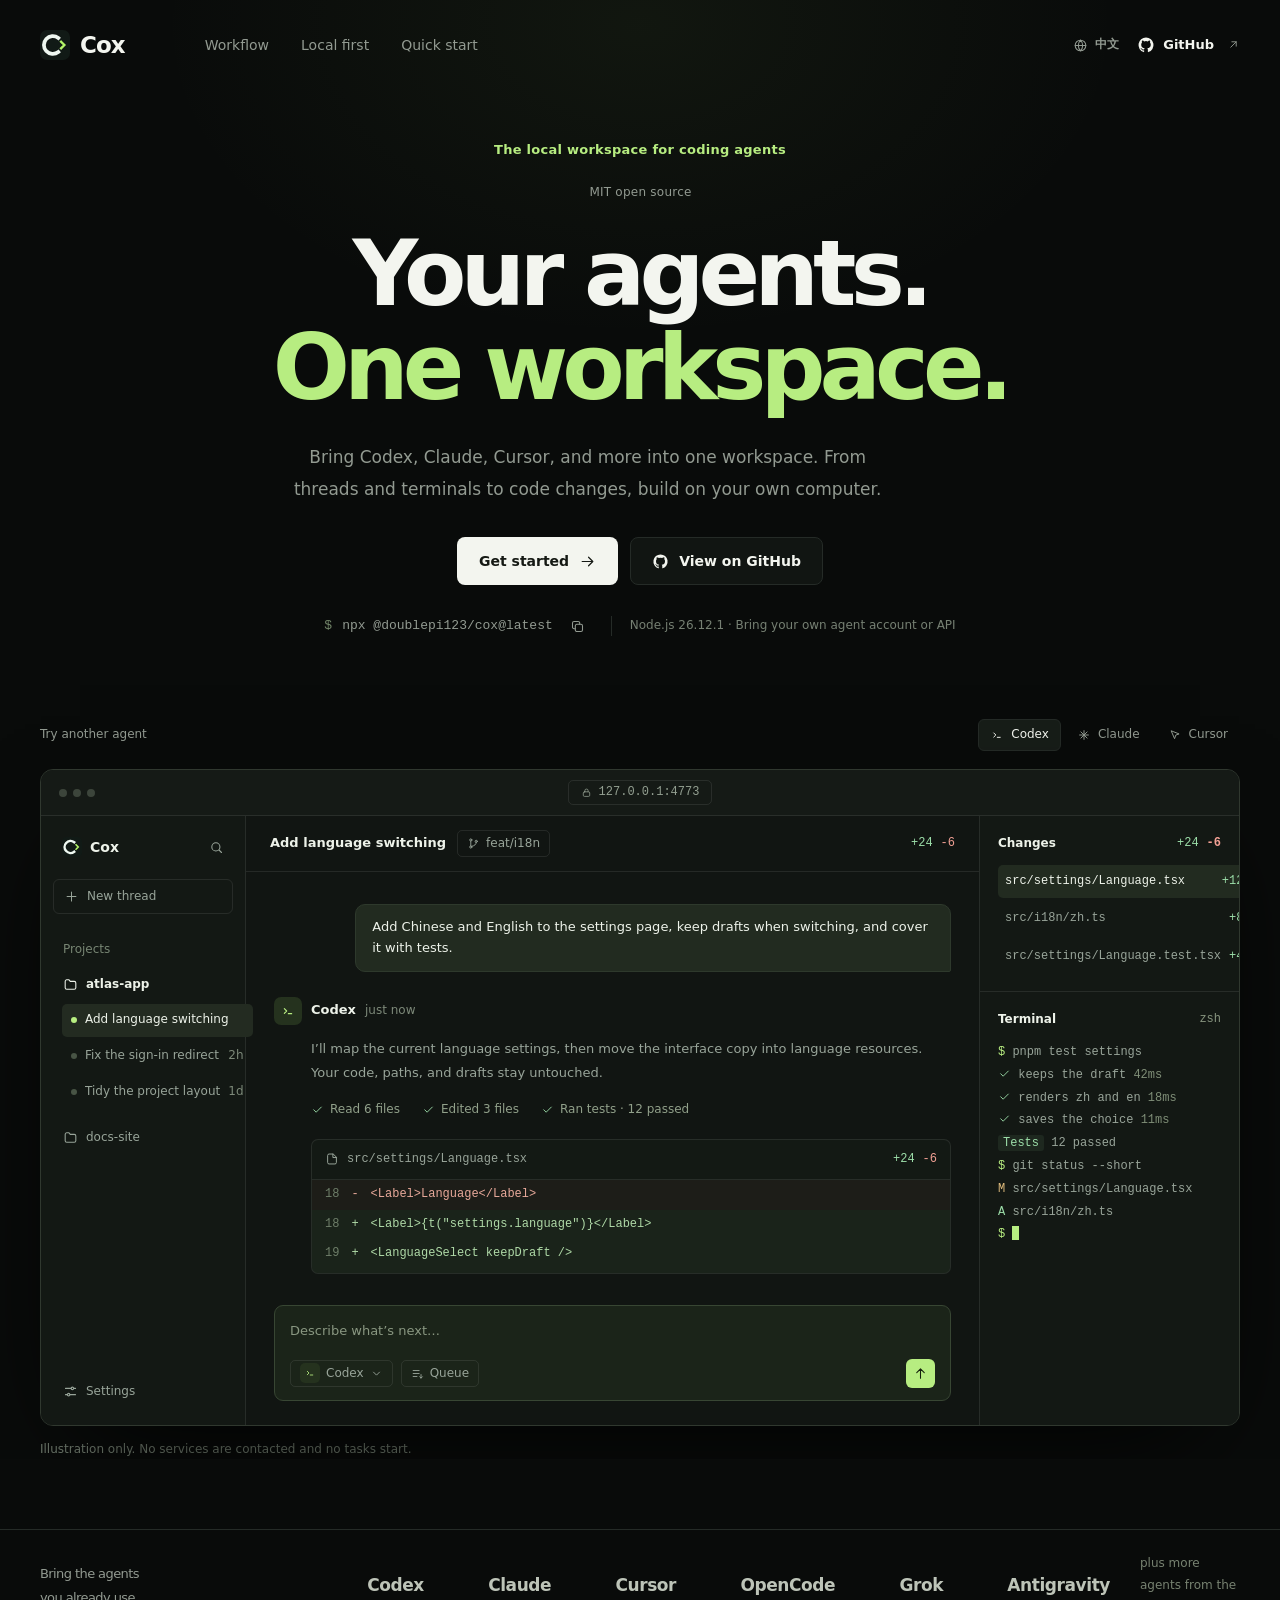
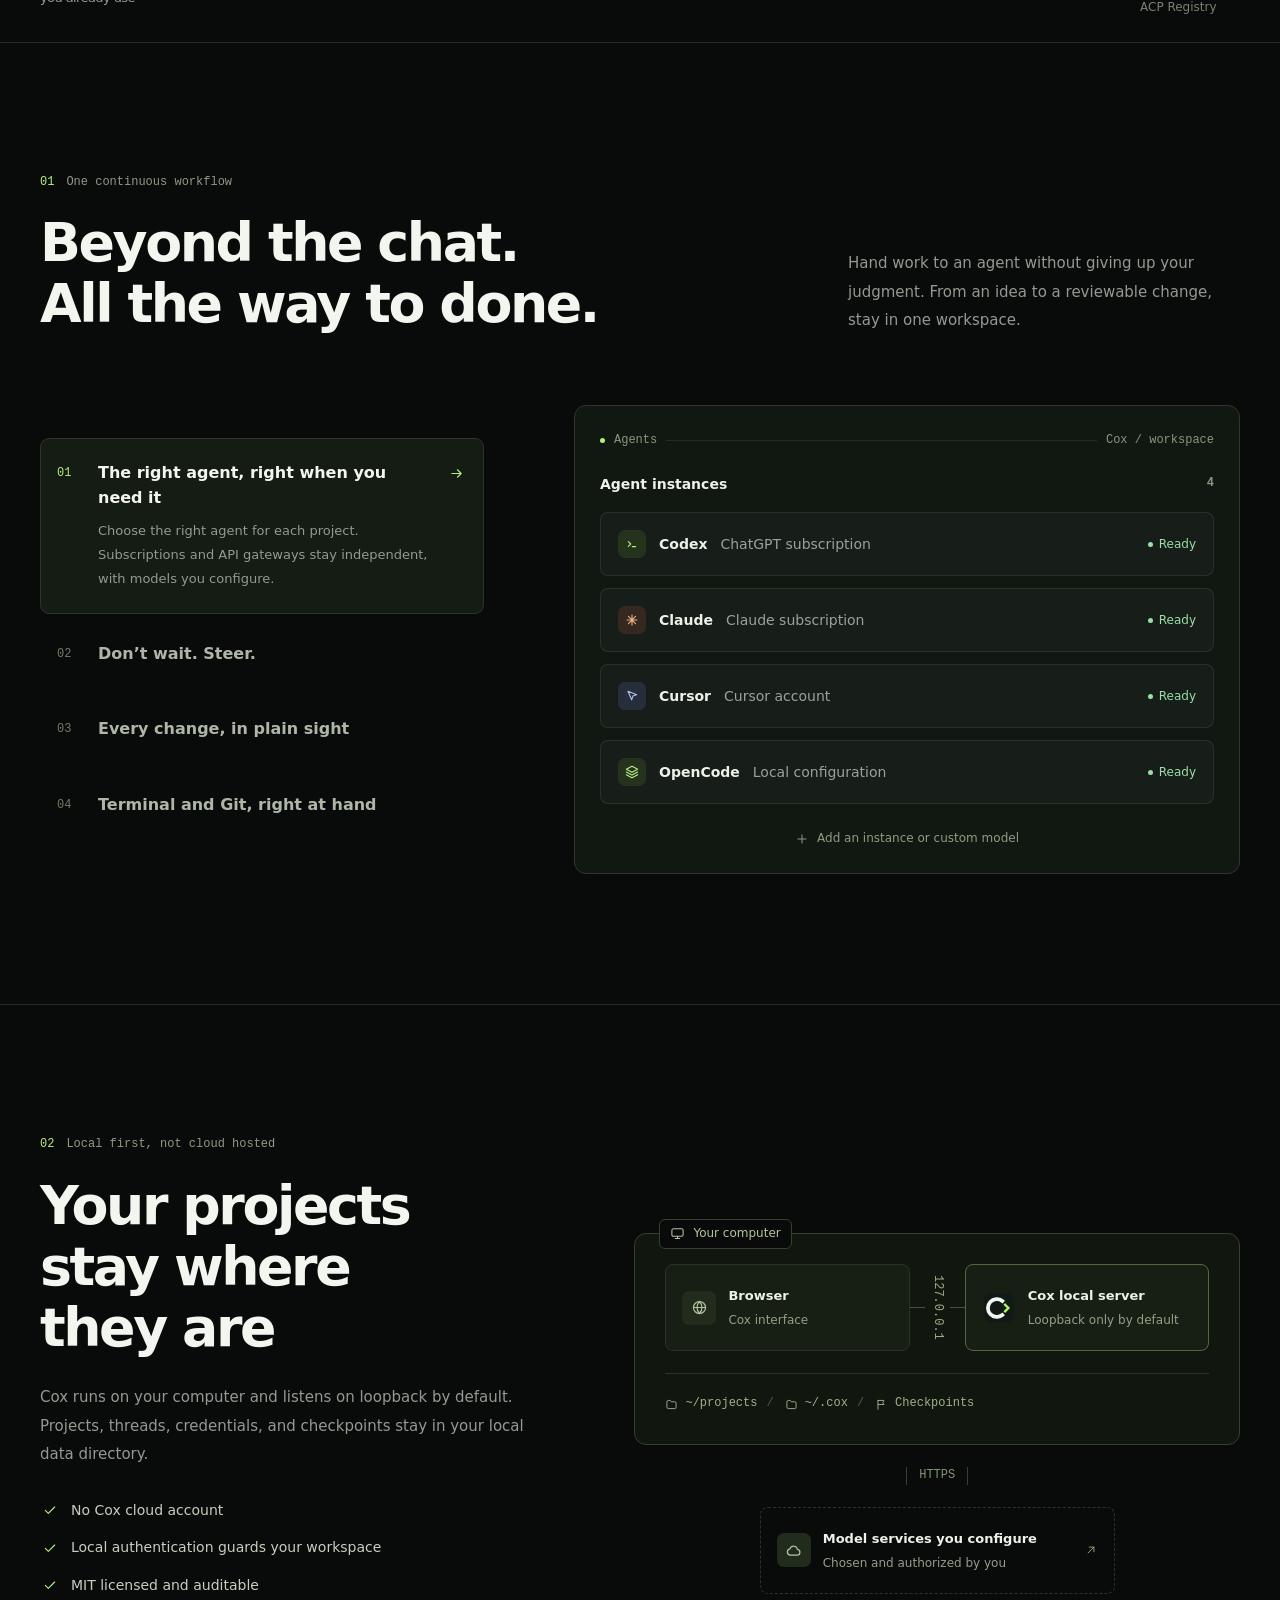
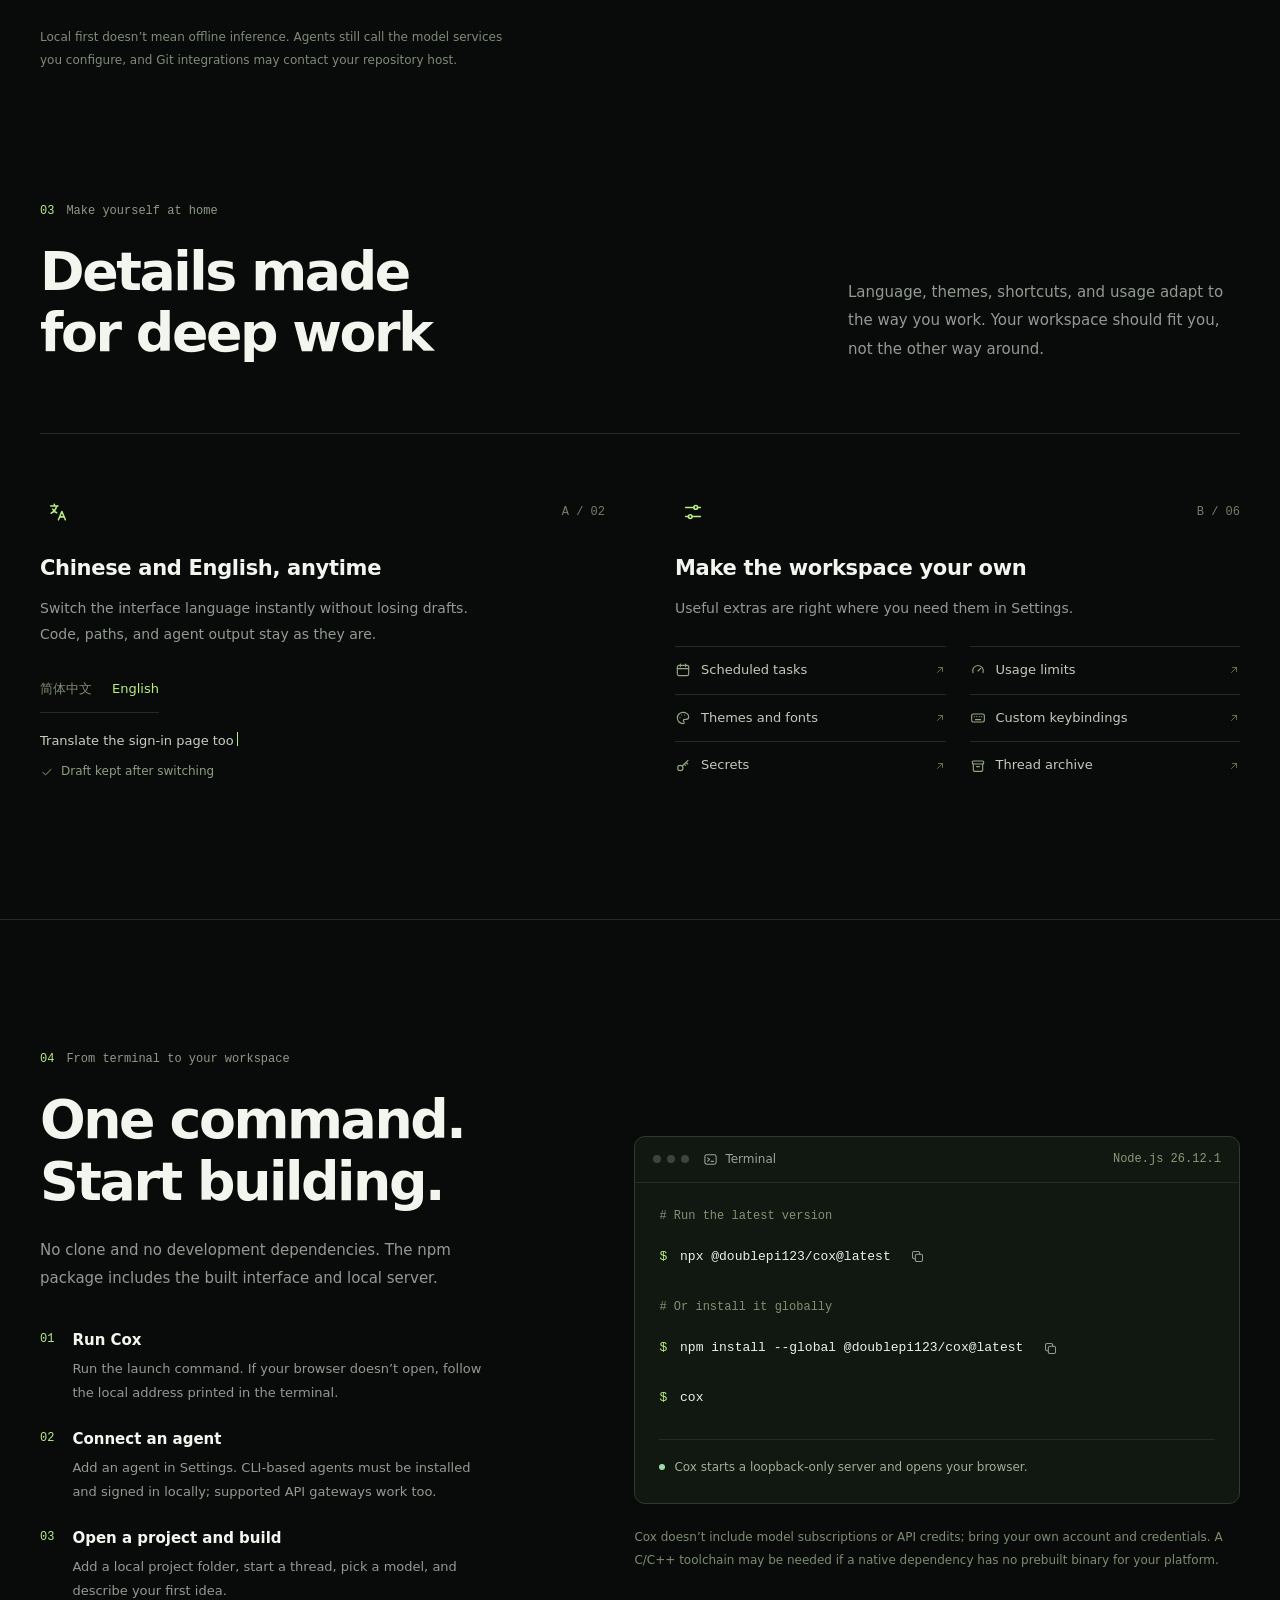
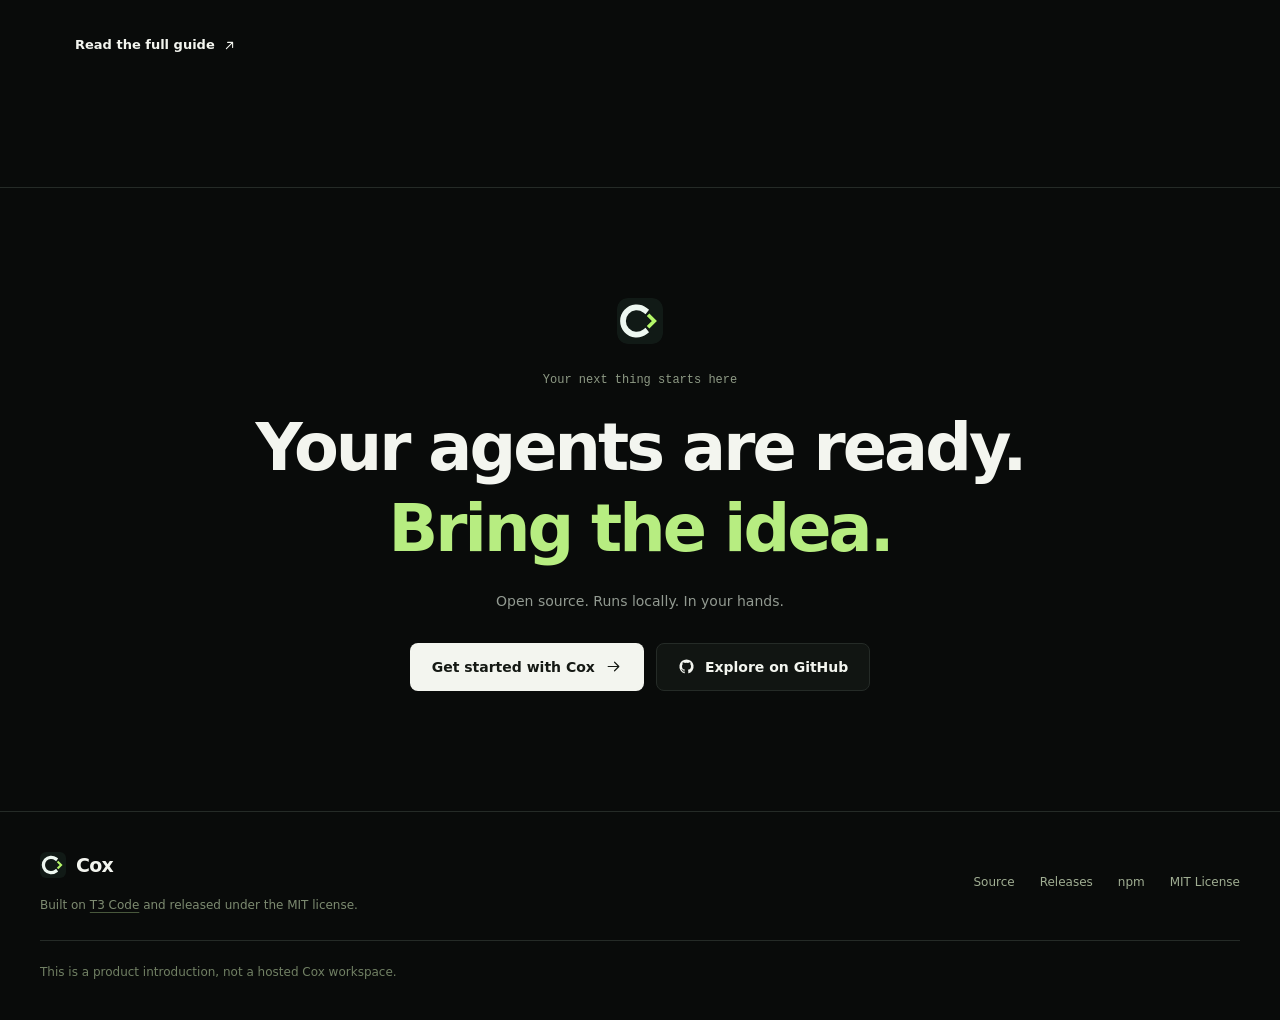
==== commit 3a8d5970: "feat: refresh the Cox product homepage Co-Authored-By: Kimi <noreply@moonshot.cn>" ====
--- a/index.html
+++ b/index.html
@@ -4,7 +4,7 @@
     <meta charset="utf-8" />
     <meta name="viewport" content="width=device-width, initial-scale=1, viewport-fit=cover" />
     <meta name="color-scheme" content="dark" />
-    <meta name="theme-color" content="#090c0b" />
+    <meta name="theme-color" content="#090b0a" />
     <meta
       name="description"
       content="Cox 是面向编码智能体的本地 Web 工作台：在浏览器里连接 Codex、Claude、Cursor 等智能体，管理对话、终端与代码变更。"
@@ -45,6 +45,7 @@
       <symbol id="i-arrow-right" viewBox="0 0 24 24"><path d="M4.5 12h15M13.5 6l6 6-6 6" /></symbol>
       <symbol id="i-arrow-up-right" viewBox="0 0 24 24"><path d="M7 17 17 7M9 7h8v8" /></symbol>
       <symbol id="i-arrow-up" viewBox="0 0 24 24"><path d="M12 19.5v-15M6 10.5l6-6 6 6" /></symbol>
+      <symbol id="i-arrow-down" viewBox="0 0 24 24"><path d="M12 4.5v15M6 13.5l6 6 6-6" /></symbol>
       <symbol id="i-copy" viewBox="0 0 24 24">
         <rect x="8.5" y="8.5" width="11.5" height="11.5" rx="2.5" />
         <path
@@ -180,16 +181,16 @@
     <header class="site-header">
       <div class="wrap header-inner">
         <a class="brand" href="#top" aria-label="Cox"
-          ><img src="assets/cox.svg" width="28" height="28" alt="" /><span>Cox</span></a
+          ><img src="assets/cox.svg" width="30" height="30" alt="" /><span>Cox</span></a
         >
         <nav class="site-nav" aria-label="主导航" data-i18n-aria="nav.label">
-          <a href="#features" data-i18n="nav.features">功能</a>
+          <a href="#workflow" data-i18n="nav.workflow">工作流</a>
           <a href="#local" data-i18n="nav.local">本地优先</a>
           <a href="#start" data-i18n="nav.start">快速开始</a>
         </nav>
         <div class="header-actions">
           <button
-            class="pill-button"
+            class="language-button"
             type="button"
             lang="en"
             aria-label="Switch to English"
@@ -198,273 +199,284 @@
             <svg class="icon" aria-hidden="true"><use href="#i-globe" /></svg
             ><span data-language-label>EN</span>
           </button>
-          <a class="pill-button github-link" href="https://github.com/doublepi123/cox"
-            ><svg class="icon" aria-hidden="true"><use href="#i-github" /></svg
-            ><span class="github-label">GitHub</span></a
-          >
+          <a class="header-github" href="https://github.com/doublepi123/cox">
+            <svg class="icon" aria-hidden="true"><use href="#i-github" /></svg><span>GitHub</span
+            ><svg class="icon arrow" aria-hidden="true"><use href="#i-arrow-up-right" /></svg>
+          </a>
         </div>
       </div>
     </header>
 
     <main id="main">
       <section class="hero" aria-labelledby="hero-title">
-        <div class="hero-backdrop" aria-hidden="true"></div>
         <div class="wrap hero-inner">
-          <p class="hero-badge">
-            <span class="badge-dot" aria-hidden="true"></span
-            ><span data-i18n="hero.badge">开源 · 本地运行 · MIT 许可</span>
-          </p>
-          <h1 id="hero-title">
-            <span class="title-line">
-              <span data-i18n="hero.line1a">你的智能体</span>
-              <span data-i18n="hero.line1b">你的工作台</span>
-            </span>
-            <span class="title-line title-accent" data-i18n="hero.line2">尽在你的主场</span>
-          </h1>
-          <p class="hero-lead" data-i18n="hero.description">
-            Cox 把 Codex、Claude、Cursor
-            等编码智能体，连同对话、终端与代码变更，放进同一个在你电脑上运行的浏览器工作台。
-          </p>
-          <div class="hero-actions">
-            <a class="button button-primary" href="#start"
-              ><span data-i18n="hero.cta">立即开始</span
-              ><svg class="icon" aria-hidden="true"><use href="#i-arrow-right" /></svg
-            ></a>
-            <a class="button button-secondary" href="https://github.com/doublepi123/cox"
-              ><svg class="icon" aria-hidden="true"><use href="#i-github" /></svg
-              ><span data-i18n="hero.source">查看源码</span></a
-            >
-          </div>
-          <div class="command">
-            <span class="command-prompt" aria-hidden="true">$</span
-            ><code>npx @doublepi123/cox@latest</code
-            ><button
-              class="copy-button"
-              type="button"
-              data-copy="npx @doublepi123/cox@latest"
-              aria-label="复制启动命令"
-              data-i18n-aria="copy.command"
-            >
-              <svg class="icon icon-copy" aria-hidden="true"><use href="#i-copy" /></svg
-              ><svg class="icon icon-check" aria-hidden="true"><use href="#i-check" /></svg>
-            </button>
-          </div>
-          <p class="hero-note" data-i18n="hero.note">
-            推荐 Node.js 26.12.1 · 需自备智能体账号或 API
-          </p>
-        </div>
-
-        <div class="wrap demo-area">
-          <div class="demo-controls">
-            <span class="demo-switch-label" id="demo-switch-label" data-i18n="demo.switch"
-              >切换示例智能体</span
-            >
-            <div class="segmented" role="group" aria-labelledby="demo-switch-label">
-              <button type="button" data-provider="codex" aria-pressed="true">
-                <svg class="icon" aria-hidden="true"><use href="#i-agent-codex" /></svg>Codex
-              </button>
-              <button type="button" data-provider="claude" aria-pressed="false">
-                <svg class="icon" aria-hidden="true"><use href="#i-agent-claude" /></svg>Claude
-              </button>
-              <button type="button" data-provider="cursor" aria-pressed="false">
-                <svg class="icon" aria-hidden="true"><use href="#i-agent-cursor" /></svg>Cursor
-              </button>
+          <div class="hero-copy">
+            <p class="hero-eyebrow" data-i18n="hero.eyebrow">面向编码智能体的本地工作台</p>
+            <p class="hero-badge">
+              <span data-i18n="hero.badge">MIT 开源</span>
+            </p>
+            <h1 id="hero-title">
+              <span class="title-line" data-i18n="hero.line1a">你的智能体</span>
+              <span class="title-line title-accent" data-i18n="hero.line1b">一个工作台</span>
+            </h1>
+            <p class="hero-lead" data-i18n="hero.description">
+              把 Codex、Claude、Cursor
+              等编码智能体带进同一个工作台。从对话、终端到代码变更，让开发回到你的电脑。
+            </p>
+            <div class="hero-actions">
+              <a class="button button-primary" href="#start"
+                ><span data-i18n="hero.cta">开始使用</span
+                ><svg class="icon" aria-hidden="true"><use href="#i-arrow-right" /></svg
+              ></a>
+              <a class="button button-secondary" href="https://github.com/doublepi123/cox"
+                ><svg class="icon" aria-hidden="true"><use href="#i-github" /></svg
+                ><span data-i18n="hero.source">在 GitHub 查看</span></a
+              >
+            </div>
+            <div class="hero-install">
+              <div class="command">
+                <span class="command-prompt" aria-hidden="true">$</span
+                ><code>npx @doublepi123/cox@latest</code>
+                <button
+                  class="copy-button"
+                  type="button"
+                  data-copy="npx @doublepi123/cox@latest"
+                  aria-label="复制启动命令"
+                  data-i18n-aria="copy.command"
+                >
+                  <svg class="icon icon-copy" aria-hidden="true"><use href="#i-copy" /></svg
+                  ><svg class="icon icon-check" aria-hidden="true"><use href="#i-check" /></svg>
+                </button>
+              </div>
+              <p class="hero-note" data-i18n="hero.note">
+                Node.js 26.12.1 · 需自备智能体账号或 API
+              </p>
             </div>
           </div>
 
-          <figure class="demo-figure">
-            <div
-              class="window"
-              role="img"
-              aria-label="Cox 界面示意"
-              data-i18n-aria="demo.label"
-              data-demo
-              data-agent="codex"
+          <div class="hero-stage">
+            <span class="stage-note stage-note-top" aria-hidden="true"
+              ><span class="note-line"></span
+              ><span data-i18n="hero.stageNote">一个窗口，完整上下文</span></span
             >
-              <div class="window-bar">
-                <span class="window-dots"><i></i><i></i><i></i></span>
-                <span class="window-url"
-                  ><svg class="icon"><use href="#i-lock" /></svg>127.0.0.1:4773</span
-                >
-                <span class="window-spacer"></span>
-              </div>
-              <div class="window-body">
-                <div class="app-sidebar">
-                  <div class="app-brand">
-                    <img src="assets/cox.svg" width="20" height="20" alt="" /><span>Cox</span
-                    ><svg class="icon"><use href="#i-search" /></svg>
-                  </div>
-                  <div class="app-new">
-                    <svg class="icon"><use href="#i-plus" /></svg
-                    ><span data-i18n="demo.newThread">新建对话</span>
-                  </div>
-                  <p class="app-label" data-i18n="demo.projects">项目</p>
-                  <div class="app-project">
-                    <svg class="icon"><use href="#i-folder" /></svg><span>atlas-app</span>
-                  </div>
-                  <ul class="app-threads">
-                    <li class="is-active">
-                      <span class="pulse"></span><span data-i18n="demo.thread">添加中英文切换</span>
-                    </li>
-                    <li>
-                      <span class="idle-dot"></span
-                      ><span data-i18n="demo.thread2">修复登录跳转</span
-                      ><span class="thread-time" data-i18n="demo.time2">2 小时</span>
-                    </li>
-                    <li>
-                      <span class="idle-dot"></span
-                      ><span data-i18n="demo.thread3">整理项目结构</span
-                      ><span class="thread-time" data-i18n="demo.time3">昨天</span>
-                    </li>
-                  </ul>
-                  <div class="app-project is-muted">
-                    <svg class="icon"><use href="#i-folder" /></svg><span>docs-site</span>
-                  </div>
-                  <div class="app-settings">
-                    <svg class="icon"><use href="#i-sliders" /></svg
-                    ><span data-i18n="demo.settings">设置</span>
-                  </div>
-                </div>
-
-                <div class="app-main">
-                  <div class="app-header">
-                    <svg class="icon app-menu"><use href="#i-menu" /></svg
-                    ><span class="app-title" data-i18n="demo.thread">添加中英文切换</span
-                    ><span class="chip"
-                      ><svg class="icon"><use href="#i-branch" /></svg>feat/i18n</span
-                    ><span class="diff-stat app-stat"><b>+24</b><i>-6</i></span>
-                  </div>
-                  <div class="app-timeline">
-                    <p class="msg-user" data-i18n="demo.prompt">
-                      为设置页添加中英文切换，切换时保留用户草稿，并补上测试。
-                    </p>
-                    <div class="msg-agent">
-                      <div class="agent-head">
-                        <span class="agent-avatar is-live"
-                          ><svg class="icon glyph-codex"><use href="#i-agent-codex" /></svg
-                          ><svg class="icon glyph-claude"><use href="#i-agent-claude" /></svg
-                          ><svg class="icon glyph-cursor"><use href="#i-agent-cursor" /></svg></span
-                        ><strong data-agent-name>Codex</strong
-                        ><span class="agent-time" data-i18n="demo.justnow">刚刚</span>
-                      </div>
-                      <p class="agent-text" data-agent-message>
-                        先梳理现有的语言设置，再把界面文案移入语言资源。你的代码、路径和草稿保持原样。
+            <div class="demo-controls">
+              <span class="demo-switch-label" id="demo-switch-label" data-i18n="demo.switch"
+                >切换示例智能体</span
+              >
+              <div class="segmented" role="group" aria-labelledby="demo-switch-label">
+                <button type="button" data-provider="codex" aria-pressed="true">
+                  <svg class="icon" aria-hidden="true"><use href="#i-agent-codex" /></svg>Codex
+                </button>
+                <button type="button" data-provider="claude" aria-pressed="false">
+                  <svg class="icon" aria-hidden="true"><use href="#i-agent-claude" /></svg>Claude
+                </button>
+                <button type="button" data-provider="cursor" aria-pressed="false">
+                  <svg class="icon" aria-hidden="true"><use href="#i-agent-cursor" /></svg>Cursor
+                </button>
+              </div>
+            </div>
+            <figure class="demo-figure">
+              <div
+                class="window"
+                role="img"
+                aria-label="Cox 界面示意"
+                data-i18n-aria="demo.label"
+                data-demo
+                data-agent="codex"
+              >
+                <div class="window-bar">
+                  <span class="window-dots"><i></i><i></i><i></i></span>
+                  <span class="window-url"
+                    ><svg class="icon"><use href="#i-lock" /></svg>127.0.0.1:4773</span
+                  >
+                  <span class="window-spacer"></span>
+                </div>
+                <div class="window-body">
+                  <div class="app-sidebar">
+                    <div class="app-brand">
+                      <img src="assets/cox.svg" width="20" height="20" alt="" /><span>Cox</span
+                      ><svg class="icon"><use href="#i-search" /></svg>
+                    </div>
+                    <div class="app-new">
+                      <svg class="icon"><use href="#i-plus" /></svg
+                      ><span data-i18n="demo.newThread">新建对话</span>
+                    </div>
+                    <p class="app-label" data-i18n="demo.projects">项目</p>
+                    <div class="app-project">
+                      <svg class="icon"><use href="#i-folder" /></svg><span>atlas-app</span>
+                    </div>
+                    <ul class="app-threads">
+                      <li class="is-active">
+                        <span class="pulse"></span
+                        ><span data-i18n="demo.thread">添加中英文切换</span>
+                      </li>
+                      <li>
+                        <span class="idle-dot"></span
+                        ><span data-i18n="demo.thread2">修复登录跳转</span
+                        ><span class="thread-time" data-i18n="demo.time2">2 小时</span>
+                      </li>
+                      <li>
+                        <span class="idle-dot"></span
+                        ><span data-i18n="demo.thread3">整理项目结构</span
+                        ><span class="thread-time" data-i18n="demo.time3">昨天</span>
+                      </li>
+                    </ul>
+                    <div class="app-project is-muted">
+                      <svg class="icon"><use href="#i-folder" /></svg><span>docs-site</span>
+                    </div>
+                    <div class="app-settings">
+                      <svg class="icon"><use href="#i-sliders" /></svg
+                      ><span data-i18n="demo.settings">设置</span>
+                    </div>
+                  </div>
+                  <div class="app-main">
+                    <div class="app-header">
+                      <svg class="icon app-menu"><use href="#i-menu" /></svg
+                      ><span class="app-title" data-i18n="demo.thread">添加中英文切换</span
+                      ><span class="chip"
+                        ><svg class="icon"><use href="#i-branch" /></svg>feat/i18n</span
+                      ><span class="diff-stat app-stat"><b>+24</b><i>-6</i></span>
+                    </div>
+                    <div class="app-timeline">
+                      <p class="msg-user" data-i18n="demo.prompt">
+                        为设置页添加中英文切换，切换时保留用户草稿，并补上测试。
                       </p>
-                      <ul class="work-log">
-                        <li>
-                          <svg class="icon"><use href="#i-check" /></svg
-                          ><span data-i18n="demo.step1">读取 6 个文件</span>
-                        </li>
-                        <li>
-                          <svg class="icon"><use href="#i-check" /></svg
-                          ><span data-i18n="demo.step2">编辑 3 个文件</span>
-                        </li>
-                        <li>
-                          <svg class="icon"><use href="#i-check" /></svg
-                          ><span data-i18n="demo.step3">运行测试 · 12 项通过</span>
-                        </li>
-                      </ul>
-                      <div class="diff-card">
-                        <div class="diff-head">
-                          <svg class="icon"><use href="#i-file" /></svg
-                          ><span class="diff-path">src/settings/Language.tsx</span
-                          ><span class="diff-stat"><b>+24</b><i>-6</i></span>
+                      <div class="msg-agent">
+                        <div class="agent-head">
+                          <span class="agent-avatar is-live"
+                            ><svg class="icon glyph-codex"><use href="#i-agent-codex" /></svg
+                            ><svg class="icon glyph-claude"><use href="#i-agent-claude" /></svg
+                            ><svg class="icon glyph-cursor">
+                              <use href="#i-agent-cursor" /></svg></span
+                          ><strong data-agent-name>Codex</strong
+                          ><span class="agent-time" data-i18n="demo.justnow">刚刚</span>
                         </div>
-                        <div class="diff-line is-del">
-                          <span class="ln">18</span><span class="sign">-</span
-                          ><code>&lt;Label&gt;Language&lt;/Label&gt;</code>
-                        </div>
-                        <div class="diff-line is-add">
-                          <span class="ln">18</span><span class="sign">+</span
-                          ><code>&lt;Label&gt;{t("settings.language")}&lt;/Label&gt;</code>
-                        </div>
-                        <div class="diff-line is-add">
-                          <span class="ln">19</span><span class="sign">+</span
-                          ><code>&lt;LanguageSelect keepDraft /&gt;</code>
+                        <p class="agent-text" data-agent-message>
+                          先梳理现有的语言设置，再把界面文案移入语言资源。你的代码、路径和草稿保持原样。
+                        </p>
+                        <ul class="work-log">
+                          <li>
+                            <svg class="icon"><use href="#i-check" /></svg
+                            ><span data-i18n="demo.step1">读取 6 个文件</span>
+                          </li>
+                          <li>
+                            <svg class="icon"><use href="#i-check" /></svg
+                            ><span data-i18n="demo.step2">编辑 3 个文件</span>
+                          </li>
+                          <li>
+                            <svg class="icon"><use href="#i-check" /></svg
+                            ><span data-i18n="demo.step3">运行测试 · 12 项通过</span>
+                          </li>
+                        </ul>
+                        <div class="diff-card">
+                          <div class="diff-head">
+                            <svg class="icon"><use href="#i-file" /></svg
+                            ><span class="diff-path">src/settings/Language.tsx</span
+                            ><span class="diff-stat"><b>+24</b><i>-6</i></span>
+                          </div>
+                          <div class="diff-line is-del">
+                            <span class="ln">18</span><span class="sign">-</span
+                            ><code>&lt;Label&gt;Language&lt;/Label&gt;</code>
+                          </div>
+                          <div class="diff-line is-add">
+                            <span class="ln">18</span><span class="sign">+</span
+                            ><code>&lt;Label&gt;{t("settings.language")}&lt;/Label&gt;</code>
+                          </div>
+                          <div class="diff-line is-add">
+                            <span class="ln">19</span><span class="sign">+</span
+                            ><code>&lt;LanguageSelect keepDraft /&gt;</code>
+                          </div>
                         </div>
                       </div>
                     </div>
-                  </div>
-                  <div class="app-composer">
-                    <div class="composer-box">
-                      <p class="composer-placeholder" data-i18n="demo.followup">
-                        继续描述你的想法…
-                      </p>
-                      <div class="composer-row">
-                        <span class="chip chip-agent"
-                          ><span class="agent-avatar is-live is-small"
-                            ><svg class="icon glyph-codex"><use href="#i-agent-codex" /></svg
-                            ><svg class="icon glyph-claude"><use href="#i-agent-claude" /></svg
-                            ><svg class="icon glyph-cursor"><use href="#i-agent-cursor" /></svg
+                    <div class="app-composer">
+                      <div class="composer-box">
+                        <p class="composer-placeholder" data-i18n="demo.followup">
+                          继续描述你的想法…
+                        </p>
+                        <div class="composer-row">
+                          <span class="chip chip-agent"
+                            ><span class="agent-avatar is-live is-small"
+                              ><svg class="icon glyph-codex"><use href="#i-agent-codex" /></svg
+                              ><svg class="icon glyph-claude"><use href="#i-agent-claude" /></svg
+                              ><svg class="icon glyph-cursor">
+                                <use href="#i-agent-cursor" /></svg></span
+                            ><span data-agent-name>Codex</span
+                            ><svg class="icon"><use href="#i-chevron-down" /></svg
                           ></span>
-                          <span data-agent-name>Codex</span
-                          ><svg class="icon"><use href="#i-chevron-down" /></svg></span
-                        ><span class="chip"
-                          ><svg class="icon"><use href="#i-queue" /></svg
-                          ><span data-i18n="demo.queue">排队</span></span
-                        ><span class="send-button"
-                          ><svg class="icon"><use href="#i-arrow-up" /></svg
-                        ></span>
+                          <span class="chip"
+                            ><svg class="icon"><use href="#i-queue" /></svg
+                            ><span data-i18n="demo.queue">排队</span></span
+                          ><span class="send-button"
+                            ><svg class="icon"><use href="#i-arrow-up" /></svg
+                          ></span>
+                        </div>
                       </div>
                     </div>
-                    <p class="composer-hint" data-i18n="demo.hint">消息默认排队，随时可以引导</p>
-                  </div>
-                </div>
-
-                <div class="app-panel">
-                  <div class="panel-section">
-                    <div class="panel-title">
-                      <span data-i18n="demo.changes">变更</span
-                      ><span class="diff-stat"><b>+24</b><i>-6</i></span>
-                    </div>
-                    <ul class="panel-files">
-                      <li class="is-current">
-                        <span>src/settings/Language.tsx</span><b>+12</b><i>-4</i>
-                      </li>
-                      <li><span>src/i18n/zh.ts</span><b>+8</b><i>-0</i></li>
-                      <li><span>src/settings/Language.test.tsx</span><b>+4</b><i>-2</i></li>
-                    </ul>
-                  </div>
-                  <div class="panel-section panel-terminal">
-                    <div class="panel-title">
-                      <span data-i18n="demo.terminal">终端</span
-                      ><span class="panel-shell">zsh</span>
-                    </div>
-                    <div class="term-lines">
-                      <div><span class="t-prompt">$</span> pnpm test settings</div>
-                      <div>
-                        <svg class="icon t-ok"><use href="#i-check" /></svg> keeps the draft
-                        <span class="t-dim">42ms</span>
+                  </div>
+                  <div class="app-panel">
+                    <div class="panel-section">
+                      <div class="panel-title">
+                        <span data-i18n="demo.changes">变更</span
+                        ><span class="diff-stat"><b>+24</b><i>-6</i></span>
                       </div>
-                      <div>
-                        <svg class="icon t-ok"><use href="#i-check" /></svg> renders zh and en
-                        <span class="t-dim">18ms</span>
+                      <ul class="panel-files">
+                        <li class="is-current">
+                          <span>src/settings/Language.tsx</span><b>+12</b><i>-4</i>
+                        </li>
+                        <li><span>src/i18n/zh.ts</span><b>+8</b><i>-0</i></li>
+                        <li><span>src/settings/Language.test.tsx</span><b>+4</b><i>-2</i></li>
+                      </ul>
+                    </div>
+                    <div class="panel-section panel-terminal">
+                      <div class="panel-title">
+                        <span data-i18n="demo.terminal">终端</span
+                        ><span class="panel-shell">zsh</span>
                       </div>
-                      <div>
-                        <svg class="icon t-ok"><use href="#i-check" /></svg> saves the choice
-                        <span class="t-dim">11ms</span>
+                      <div class="term-lines">
+                        <div><span class="t-prompt">$</span> pnpm test settings</div>
+                        <div>
+                          <svg class="icon t-ok"><use href="#i-check" /></svg> keeps the draft
+                          <span class="t-dim">42ms</span>
+                        </div>
+                        <div>
+                          <svg class="icon t-ok"><use href="#i-check" /></svg> renders zh and en
+                          <span class="t-dim">18ms</span>
+                        </div>
+                        <div>
+                          <svg class="icon t-ok"><use href="#i-check" /></svg> saves the choice
+                          <span class="t-dim">11ms</span>
+                        </div>
+                        <div><span class="t-pass">Tests</span> 12 passed</div>
+                        <div><span class="t-prompt">$</span> git status --short</div>
+                        <div><span class="t-mod">M</span> src/settings/Language.tsx</div>
+                        <div><span class="t-new">A</span> src/i18n/zh.ts</div>
+                        <div><span class="t-prompt">$</span> <span class="t-cursor"></span></div>
                       </div>
-                      <div><span class="t-pass">Tests</span> 12 passed</div>
-                      <div><span class="t-prompt">$</span> git status --short</div>
-                      <div><span class="t-mod">M</span> src/settings/Language.tsx</div>
-                      <div><span class="t-new">A</span> src/i18n/zh.ts</div>
-                      <div><span class="t-prompt">$</span> <span class="t-cursor"></span></div>
-                    </div>
-                  </div>
-                </div>
-              </div>
-            </div>
-            <figcaption data-i18n="demo.caption">
-              界面示意：切换智能体只会改变示例内容，不会连接服务或启动任务。
-            </figcaption>
-          </figure>
+                    </div>
+                  </div>
+                </div>
+              </div>
+              <figcaption data-i18n="demo.caption">界面示意，不会连接服务或启动任务。</figcaption>
+            </figure>
+            <div class="local-stamp">
+              <svg class="icon" aria-hidden="true"><use href="#i-lock" /></svg
+              ><span data-i18n="hero.localStamp">本地控制面</span><strong>127.0.0.1</strong>
+            </div>
+          </div>
+        </div>
+        <div class="wrap hero-bottom">
+          <span data-i18n="hero.bottom">少切换窗口，多专注构建。</span
+          ><a href="#workflow" aria-label="探索工作流" data-i18n-aria="hero.explore"
+            ><svg class="icon" aria-hidden="true"><use href="#i-arrow-down" /></svg
+          ></a>
         </div>
       </section>
 
       <section class="providers" aria-labelledby="providers-title">
-        <div class="wrap">
+        <div class="wrap providers-inner">
           <h2 class="providers-title" id="providers-title" data-i18n="providers.title">
-            支持你常用的编码智能体
+            带上你已经在用的智能体
           </h2>
           <ul class="provider-list">
             <li>Codex</li>
@@ -478,29 +490,116 @@
         </div>
       </section>
 
-      <section class="section" id="features" aria-labelledby="features-title">
+      <section class="section workflow" id="workflow" aria-labelledby="workflow-title">
         <div class="wrap">
-          <div class="section-head">
-            <p class="eyebrow" data-i18n="features.eyebrow">功能</p>
-            <h2 id="features-title" data-i18n="features.title">为真实的开发工作而设计</h2>
-            <p class="section-lead" data-i18n="features.description">
-              不只是一个聊天窗口。从想法、对话到可审阅的代码变更，每一步都在同一个工作台里完成。
+          <div class="section-heading split-heading">
+            <div>
+              <p class="eyebrow">
+                <span>01</span><span data-i18n="workflow.eyebrow">一个连贯的工作流</span>
+              </p>
+              <h2 id="workflow-title" data-i18n="workflow.title">不止对话，直到交付</h2>
+            </div>
+            <p class="section-lead" data-i18n="workflow.description">
+              把任务交给智能体，也保留对过程的判断。从一次想法到一处可审阅的变更，不必离开工作台。
             </p>
           </div>
-
-          <div class="bento">
-            <article class="card card-wide">
-              <div class="card-copy">
-                <span class="card-icon"
-                  ><svg class="icon" aria-hidden="true"><use href="#i-layers" /></svg
-                ></span>
-                <h3 data-i18n="feature.providers.title">多种智能体，一个熟悉的界面</h3>
-                <p data-i18n="feature.providers.description">
-                  为不同项目选择合适的智能体。订阅账号与自有 API
-                  网关可以作为独立实例并存，模型也能自定义。
-                </p>
-              </div>
-              <div class="card-visual instances" aria-hidden="true">
+          <div class="workflow-showcase">
+            <div
+              class="workflow-tabs"
+              role="tablist"
+              aria-label="工作流功能"
+              data-i18n-aria="workflow.tabsLabel"
+            >
+              <button
+                id="tab-providers"
+                class="workflow-tab"
+                type="button"
+                role="tab"
+                aria-selected="true"
+                aria-controls="workflow-panel"
+                data-workflow="providers"
+              >
+                <span class="workflow-number">01</span
+                ><span class="workflow-tab-copy"
+                  ><strong data-i18n="feature.providers.title">你的智能体，随需选择</strong
+                  ><span data-i18n="feature.providers.description"
+                    >为不同项目选择合适的智能体。订阅账号与自有 API
+                    网关独立并存，模型由你配置。</span
+                  ></span
+                ><svg class="icon" aria-hidden="true"><use href="#i-arrow-right" /></svg>
+              </button>
+              <button
+                id="tab-queue"
+                class="workflow-tab"
+                type="button"
+                role="tab"
+                aria-selected="false"
+                aria-controls="workflow-panel"
+                tabindex="-1"
+                data-workflow="queue"
+              >
+                <span class="workflow-number">02</span
+                ><span class="workflow-tab-copy"
+                  ><strong data-i18n="feature.queue.title">不必等待，随时引导</strong
+                  ><span data-i18n="feature.queue.description"
+                    >智能体工作时，新消息先排队；需要时立即引导。调整顺序，让任务跟上思路。</span
+                  ></span
+                ><svg class="icon" aria-hidden="true"><use href="#i-arrow-right" /></svg>
+              </button>
+              <button
+                id="tab-review"
+                class="workflow-tab"
+                type="button"
+                role="tab"
+                aria-selected="false"
+                aria-controls="workflow-panel"
+                tabindex="-1"
+                data-workflow="review"
+              >
+                <span class="workflow-number">03</span
+                ><span class="workflow-tab-copy"
+                  ><strong data-i18n="feature.review.title">每处变更，都看得清</strong
+                  ><span data-i18n="feature.review.description"
+                    >对话旁查看代码差异，用检查点回到之前任意一轮，确认无误再继续。</span
+                  ></span
+                ><svg class="icon" aria-hidden="true"><use href="#i-arrow-right" /></svg>
+              </button>
+              <button
+                id="tab-terminal"
+                class="workflow-tab"
+                type="button"
+                role="tab"
+                aria-selected="false"
+                aria-controls="workflow-panel"
+                tabindex="-1"
+                data-workflow="terminal"
+              >
+                <span class="workflow-number">04</span
+                ><span class="workflow-tab-copy"
+                  ><strong data-i18n="feature.terminal.title">终端与 Git，就在手边</strong
+                  ><span data-i18n="feature.terminal.description"
+                    >运行命令、查看输出，用 Git 工作树隔离并行任务，不再来回切换窗口。</span
+                  ></span
+                ><svg class="icon" aria-hidden="true"><use href="#i-arrow-right" /></svg>
+              </button>
+            </div>
+            <div
+              class="workflow-panel"
+              id="workflow-panel"
+              role="tabpanel"
+              aria-labelledby="tab-providers"
+              tabindex="0"
+              data-workflow-panel="providers"
+            >
+              <div class="workflow-panel-label">
+                <span class="status-dot" aria-hidden="true"></span
+                ><span data-workflow-status data-i18n="workflow.statusProviders">智能体</span
+                ><span class="panel-label-line"></span><span>Cox / workspace</span>
+              </div>
+              <div class="workflow-view is-active" data-workflow-view="providers">
+                <div class="view-heading">
+                  <span data-i18n="feature.providers.viewTitle">智能体实例</span><span>4</span>
+                </div>
                 <div class="instance">
                   <span class="agent-avatar is-codex"
                     ><svg class="icon"><use href="#i-agent-codex" /></svg></span
@@ -517,59 +616,64 @@
                   ><span class="instance-status" data-i18n="feature.providers.ready">可用</span>
                 </div>
                 <div class="instance">
-                  <span class="agent-avatar is-claude"
-                    ><svg class="icon"><use href="#i-agent-claude" /></svg></span
-                  ><span class="instance-name">Claude</span
-                  ><span class="instance-kind" data-i18n="feature.providers.kind3"
-                    >自有 API 网关</span
-                  ><span class="instance-status" data-i18n="feature.providers.ready">可用</span>
-                </div>
-                <div class="instance">
                   <span class="agent-avatar is-cursor"
                     ><svg class="icon"><use href="#i-agent-cursor" /></svg></span
                   ><span class="instance-name">Cursor</span
                   ><span class="instance-kind" data-i18n="feature.providers.kind4">Cursor 账号</span
                   ><span class="instance-status" data-i18n="feature.providers.ready">可用</span>
                 </div>
-              </div>
-            </article>
-
-            <article class="card">
-              <span class="card-icon"
-                ><svg class="icon" aria-hidden="true"><use href="#i-queue" /></svg
-              ></span>
-              <h3 data-i18n="feature.queue.title">排队与引导，节奏由你掌控</h3>
-              <p data-i18n="feature.queue.description">
-                智能体工作时，新消息先排队；需要时立即引导。还可以调整待发送消息的顺序。
-              </p>
-              <div class="card-visual queue" aria-hidden="true">
+                <div class="instance">
+                  <span class="agent-avatar is-codex"
+                    ><svg class="icon"><use href="#i-layers" /></svg></span
+                  ><span class="instance-name">OpenCode</span
+                  ><span class="instance-kind" data-i18n="feature.providers.kind5">本地配置</span
+                  ><span class="instance-status" data-i18n="feature.providers.ready">可用</span>
+                </div>
+                <div class="view-footnote">
+                  <svg class="icon"><use href="#i-plus" /></svg
+                  ><span data-i18n="feature.providers.add">添加实例或自定义模型</span>
+                </div>
+              </div>
+              <div class="workflow-view" data-workflow-view="queue" hidden>
+                <div class="queue-context">
+                  <span class="agent-avatar is-codex"
+                    ><svg class="icon"><use href="#i-agent-codex" /></svg
+                  ></span>
+                  <div>
+                    <strong>Codex</strong
+                    ><span data-i18n="feature.queue.working"
+                      >正在编辑 src/settings/Language.tsx</span
+                    >
+                  </div>
+                  <span class="working-indicator"><i></i><i></i><i></i></span>
+                </div>
                 <div class="queue-head">
                   <span data-i18n="feature.queue.pending">排队中</span><span>2</span>
                 </div>
                 <div class="queue-item">
-                  <svg class="icon"><use href="#i-grip" /></svg
-                  ><span data-i18n="feature.queue.item1">先把核心逻辑做好</span>
+                  <svg class="icon"><use href="#i-grip" /></svg><span class="queue-index">1</span
+                  ><span data-i18n="feature.queue.item1">先把核心逻辑做好</span
+                  ><svg class="icon"><use href="#i-chevron-down" /></svg>
                 </div>
                 <div class="queue-item">
-                  <svg class="icon"><use href="#i-grip" /></svg
-                  ><span data-i18n="feature.queue.item2">再补上测试和文档</span>
-                </div>
-                <span class="steer"
-                  ><svg class="icon"><use href="#i-arrow-right" /></svg
-                  ><span data-i18n="feature.queue.steer">立即引导</span></span
-                >
-              </div>
-            </article>
-
-            <article class="card">
-              <span class="card-icon"
-                ><svg class="icon" aria-hidden="true"><use href="#i-diff" /></svg
-              ></span>
-              <h3 data-i18n="feature.review.title">看清每一处变更</h3>
-              <p data-i18n="feature.review.description">
-                在对话旁查看代码差异，用检查点回到之前任意一轮的状态，确认无误再继续。
-              </p>
-              <div class="card-visual" aria-hidden="true">
+                  <svg class="icon"><use href="#i-grip" /></svg><span class="queue-index">2</span
+                  ><span data-i18n="feature.queue.item2">再补上测试和文档</span
+                  ><svg class="icon"><use href="#i-chevron-down" /></svg>
+                </div>
+                <div class="steer-box">
+                  <span data-i18n="feature.queue.prompt">现在改变方向？</span
+                  ><span class="steer"
+                    ><svg class="icon"><use href="#i-arrow-right" /></svg
+                    ><span data-i18n="feature.queue.steer">立即引导</span></span
+                  >
+                </div>
+              </div>
+              <div class="workflow-view" data-workflow-view="review" hidden>
+                <div class="review-meta">
+                  <span class="chip"
+                    ><svg class="icon"><use href="#i-branch" /></svg>feat/i18n</span
+                  ><span class="diff-stat"><b>+24</b><i>-6</i></span>
+                </div>
                 <div class="diff-card is-compact">
                   <div class="diff-head">
                     <svg class="icon"><use href="#i-file" /></svg
@@ -577,109 +681,75 @@
                     ><span class="diff-stat"><b>+18</b><i>-4</i></span>
                   </div>
                   <div class="diff-line is-del">
-                    <span class="sign">-</span><code>return &lt;Login /&gt;;</code>
+                    <span class="ln">42</span><span class="sign">-</span
+                    ><code>return &lt;Login /&gt;;</code>
                   </div>
                   <div class="diff-line is-add">
-                    <span class="sign">+</span><code>return &lt;Login next={path} /&gt;;</code>
-                  </div>
-                </div>
-                <div class="checkpoint-row">
-                  <span class="chip"
-                    ><svg class="icon"><use href="#i-flag" /></svg
-                    ><span data-i18n="feature.review.checkpoints">3 个检查点</span></span
-                  ><span class="chip"
-                    ><svg class="icon"><use href="#i-restore" /></svg
-                    ><span data-i18n="feature.review.restore">回到第 2 轮</span></span
-                  >
-                </div>
-              </div>
-            </article>
-
-            <article class="card">
-              <span class="card-icon"
-                ><svg class="icon" aria-hidden="true"><use href="#i-terminal" /></svg
-              ></span>
-              <h3 data-i18n="feature.terminal.title">终端与 Git 就在手边</h3>
-              <p data-i18n="feature.terminal.description">
-                用内置终端运行命令，用 Git 工作树隔离并行任务，不必在多个窗口之间来回切换。
-              </p>
-              <div class="card-visual mini-terminal" aria-hidden="true">
+                    <span class="ln">42</span><span class="sign">+</span
+                    ><code>return &lt;Login next={path} /&gt;;</code>
+                  </div>
+                  <div class="diff-line is-add">
+                    <span class="ln">43</span><span class="sign">+</span
+                    ><code>// preserve the destination</code>
+                  </div>
+                </div>
+                <div class="checkpoint-timeline">
+                  <div class="checkpoint-line"></div>
+                  <div class="checkpoint is-done">
+                    <span>01</span>
+                    <div>
+                      <strong data-i18n="feature.review.turn1">理解需求</strong
+                      ><small data-i18n="feature.review.turn1detail">已创建检查点</small>
+                    </div>
+                    <svg class="icon"><use href="#i-check" /></svg>
+                  </div>
+                  <div class="checkpoint is-current">
+                    <span>02</span>
+                    <div>
+                      <strong data-i18n="feature.review.turn2">实现与测试</strong
+                      ><small data-i18n="feature.review.turn2detail">当前检查点</small>
+                    </div>
+                    <svg class="icon"><use href="#i-restore" /></svg>
+                  </div>
+                </div>
+              </div>
+              <div class="workflow-view" data-workflow-view="terminal" hidden>
                 <div class="mini-terminal-head">
                   <span class="chip"
                     ><svg class="icon"><use href="#i-branch" /></svg>feat/i18n</span
                   ><span class="chip"
                     ><svg class="icon"><use href="#i-folder" /></svg
                     ><span data-i18n="feature.terminal.worktree">工作树</span></span
-                  >
-                </div>
-                <div class="term-lines">
-                  <div><span class="t-prompt">$</span> pnpm test</div>
+                  ><span class="panel-shell">zsh</span>
+                </div>
+                <div class="full-terminal">
                   <div>
-                    <svg class="icon t-ok"><use href="#i-check" /></svg> 12 passed
-                    <span class="t-dim">1.4s</span>
-                  </div>
-                  <div><span class="t-prompt">$</span> git commit -m "Add i18n"</div>
-                </div>
-              </div>
-            </article>
-
-            <article class="card">
-              <span class="card-icon"
-                ><svg class="icon" aria-hidden="true"><use href="#i-languages" /></svg
-              ></span>
-              <h3 data-i18n="feature.language.title">中英双语，随时切换</h3>
-              <p data-i18n="feature.language.description">
-                界面语言即时切换，草稿不会丢失；代码、路径与智能体输出保持原样。
-              </p>
-              <div class="card-visual language-demo" aria-hidden="true">
-                <div class="language-switch">
-                  <span class="lang-zh" lang="zh-CN">简体中文</span
-                  ><span class="lang-en" lang="en">English</span>
-                </div>
-                <div class="draft">
-                  <span data-i18n="feature.language.draft">把登录页也翻译一下</span
-                  ><span class="draft-caret"></span>
-                </div>
-                <p class="draft-kept">
-                  <svg class="icon"><use href="#i-check" /></svg
-                  ><span data-i18n="feature.language.kept">切换语言后草稿仍在</span>
-                </p>
-              </div>
-            </article>
-
-            <article class="card card-more">
-              <span class="card-icon"
-                ><svg class="icon" aria-hidden="true"><use href="#i-sparkles" /></svg
-              ></span>
-              <h3 data-i18n="feature.more.title">还有更多</h3>
-              <p data-i18n="feature.more.description">这些实用功能都在设置里，开箱即用。</p>
-              <ul class="more-list">
-                <li>
-                  <svg class="icon" aria-hidden="true"><use href="#i-calendar" /></svg
-                  ><span data-i18n="feature.more.schedule">定时任务</span>
-                </li>
-                <li>
-                  <svg class="icon" aria-hidden="true"><use href="#i-gauge" /></svg
-                  ><span data-i18n="feature.more.usage">用量与额度</span>
-                </li>
-                <li>
-                  <svg class="icon" aria-hidden="true"><use href="#i-palette" /></svg
-                  ><span data-i18n="feature.more.themes">主题与字体</span>
-                </li>
-                <li>
-                  <svg class="icon" aria-hidden="true"><use href="#i-keyboard" /></svg
-                  ><span data-i18n="feature.more.keys">自定义快捷键</span>
-                </li>
-                <li>
-                  <svg class="icon" aria-hidden="true"><use href="#i-key" /></svg
-                  ><span data-i18n="feature.more.secrets">密钥管理</span>
-                </li>
-                <li>
-                  <svg class="icon" aria-hidden="true"><use href="#i-archive" /></svg
-                  ><span data-i18n="feature.more.archive">对话归档</span>
-                </li>
-              </ul>
-            </article>
+                    <span class="t-prompt">~/projects/atlas-app</span>
+                    <span class="t-branch">feat/i18n</span>
+                  </div>
+                  <div><span class="t-prompt">$</span> pnpm test settings</div>
+                  <div>
+                    <svg class="icon t-ok"><use href="#i-check" /></svg> keeps the draft
+                    <span class="t-dim">42ms</span>
+                  </div>
+                  <div>
+                    <svg class="icon t-ok"><use href="#i-check" /></svg> renders zh and en
+                    <span class="t-dim">18ms</span>
+                  </div>
+                  <div>
+                    <svg class="icon t-ok"><use href="#i-check" /></svg> saves the choice
+                    <span class="t-dim">11ms</span>
+                  </div>
+                  <div class="test-summary">
+                    <span class="t-pass">Tests</span> 12 passed <span class="t-dim">(12)</span>
+                  </div>
+                  <div><span class="t-prompt">$</span> git status --short</div>
+                  <div><span class="t-mod">M</span> src/settings/Language.tsx</div>
+                  <div><span class="t-new">A</span> src/i18n/zh.ts</div>
+                  <div><span class="t-prompt">$</span> <span class="t-cursor"></span></div>
+                </div>
+              </div>
+            </div>
           </div>
         </div>
       </section>
@@ -687,12 +757,13 @@
       <section class="section local" id="local" aria-labelledby="local-title">
         <div class="wrap local-grid">
           <div class="local-copy">
-            <p class="eyebrow" data-i18n="local.eyebrow">本地优先</p>
+            <p class="eyebrow">
+              <span>02</span><span data-i18n="local.eyebrow">本地优先，不是云端托管</span>
+            </p>
             <h2 id="local-title" data-i18n="local.title">你的项目，不必搬家</h2>
             <p class="section-lead" data-i18n="local.description">
               Cox
-              的服务运行在你自己的电脑上，默认只监听本机回环地址。项目、对话历史、凭据与检查点都保存在本地
-              Cox 数据目录，而不是某个云端账号里。
+              服务运行在你的电脑上，默认只监听本机回环地址。项目、对话、凭据与检查点，留在你的本地数据目录。
             </p>
             <ul class="checklist">
               <li>
@@ -716,30 +787,31 @@
               集成也可能访问相应的代码托管平台。
             </p>
           </div>
-
           <div class="diagram">
             <div class="machine">
               <span class="machine-label"
                 ><svg class="icon" aria-hidden="true"><use href="#i-monitor" /></svg
                 ><span data-i18n="local.machine">你的电脑</span></span
               >
-              <div class="node">
-                <span class="node-icon"
-                  ><svg class="icon" aria-hidden="true"><use href="#i-globe" /></svg
-                ></span>
-                <div>
-                  <strong data-i18n="local.browser">浏览器</strong
-                  ><span data-i18n="local.browser.detail">Cox 界面</span>
-                </div>
-              </div>
-              <div class="connector"><span>127.0.0.1</span></div>
-              <div class="node node-accent">
-                <span class="node-icon"
-                  ><img src="assets/cox.svg" width="28" height="28" alt=""
-                /></span>
-                <div>
-                  <strong data-i18n="local.server">Cox 本地服务</strong
-                  ><span data-i18n="local.server.detail">默认仅监听本机</span>
+              <div class="machine-row">
+                <div class="node">
+                  <span class="node-icon"
+                    ><svg class="icon" aria-hidden="true"><use href="#i-globe" /></svg
+                  ></span>
+                  <div>
+                    <strong data-i18n="local.browser">浏览器</strong
+                    ><span data-i18n="local.browser.detail">Cox 界面</span>
+                  </div>
+                </div>
+                <div class="connector"><span>127.0.0.1</span></div>
+                <div class="node node-accent">
+                  <span class="node-icon"
+                    ><img src="assets/cox.svg" width="30" height="30" alt=""
+                  /></span>
+                  <div>
+                    <strong data-i18n="local.server">Cox 本地服务</strong
+                    ><span data-i18n="local.server.detail">默认仅监听本机</span>
+                  </div>
                 </div>
               </div>
               <div class="data-chips">
@@ -748,10 +820,16 @@
                   >~/projects</span
                 ><span
                   ><svg class="icon" aria-hidden="true"><use href="#i-folder" /></svg>~/.cox</span
+                ><span
+                  ><svg class="icon" aria-hidden="true"><use href="#i-flag" /></svg
+                  ><span data-i18n="local.checkpoints">检查点</span></span
                 >
               </div>
             </div>
-            <div class="connector"><span>HTTPS</span></div>
+            <div class="external-connector">
+              <span class="connector-line"></span><span>HTTPS</span
+              ><span class="connector-line"></span>
+            </div>
             <div class="node node-external">
               <span class="node-icon"
                 ><svg class="icon" aria-hidden="true"><use href="#i-cloud" /></svg
@@ -760,22 +838,111 @@
                 <strong data-i18n="local.external">你配置的模型服务</strong
                 ><span data-i18n="local.external.detail">由你选择与授权</span>
               </div>
+              <svg class="icon external-arrow" aria-hidden="true">
+                <use href="#i-arrow-up-right" />
+              </svg>
             </div>
           </div>
         </div>
       </section>
 
-      <section class="section" id="start" aria-labelledby="start-title">
+      <section class="section details" aria-labelledby="details-title">
+        <div class="wrap">
+          <div class="section-heading split-heading">
+            <div>
+              <p class="eyebrow">
+                <span>03</span><span data-i18n="details.eyebrow">顺手，也合身</span>
+              </p>
+              <h2 id="details-title" data-i18n="details.title">细节，为长时间工作而生</h2>
+            </div>
+            <p class="section-lead" data-i18n="details.description">
+              语言、主题、快捷键和用量，都能按你的方式调整。工作台应该适应你，而不是相反。
+            </p>
+          </div>
+          <div class="detail-grid">
+            <article class="language-card">
+              <div class="detail-card-heading">
+                <span class="card-icon"
+                  ><svg class="icon" aria-hidden="true"><use href="#i-languages" /></svg></span
+                ><span class="detail-index">A / 02</span>
+              </div>
+              <h3 data-i18n="feature.language.title">中英双语，随时切换</h3>
+              <p data-i18n="feature.language.description">
+                界面语言即时切换，草稿不会丢失；代码、路径与智能体输出保持原样。
+              </p>
+              <div class="language-demo" aria-hidden="true">
+                <div class="language-switch">
+                  <span class="lang-zh" lang="zh-CN">简体中文</span
+                  ><span class="lang-en" lang="en">English</span>
+                </div>
+                <div class="draft">
+                  <span data-i18n="feature.language.draft">把登录页也翻译一下</span
+                  ><span class="draft-caret"></span>
+                </div>
+                <p class="draft-kept">
+                  <svg class="icon"><use href="#i-check" /></svg
+                  ><span data-i18n="feature.language.kept">切换语言后草稿仍在</span>
+                </p>
+              </div>
+            </article>
+            <article class="more-card">
+              <div class="detail-card-heading">
+                <span class="card-icon"
+                  ><svg class="icon" aria-hidden="true"><use href="#i-sliders" /></svg></span
+                ><span class="detail-index">B / 06</span>
+              </div>
+              <h3 data-i18n="feature.more.title">把工作台，调成你的样子</h3>
+              <p data-i18n="feature.more.description">实用功能就在设置里，需要时触手可及。</p>
+              <ul class="more-list">
+                <li>
+                  <svg class="icon" aria-hidden="true"><use href="#i-calendar" /></svg
+                  ><span data-i18n="feature.more.schedule">定时任务</span
+                  ><svg class="icon arrow" aria-hidden="true"><use href="#i-arrow-up-right" /></svg>
+                </li>
+                <li>
+                  <svg class="icon" aria-hidden="true"><use href="#i-gauge" /></svg
+                  ><span data-i18n="feature.more.usage">用量与额度</span
+                  ><svg class="icon arrow" aria-hidden="true"><use href="#i-arrow-up-right" /></svg>
+                </li>
+                <li>
+                  <svg class="icon" aria-hidden="true"><use href="#i-palette" /></svg
+                  ><span data-i18n="feature.more.themes">主题与字体</span
+                  ><svg class="icon arrow" aria-hidden="true"><use href="#i-arrow-up-right" /></svg>
+                </li>
+                <li>
+                  <svg class="icon" aria-hidden="true"><use href="#i-keyboard" /></svg
+                  ><span data-i18n="feature.more.keys">自定义快捷键</span
+                  ><svg class="icon arrow" aria-hidden="true"><use href="#i-arrow-up-right" /></svg>
+                </li>
+                <li>
+                  <svg class="icon" aria-hidden="true"><use href="#i-key" /></svg
+                  ><span data-i18n="feature.more.secrets">密钥管理</span
+                  ><svg class="icon arrow" aria-hidden="true"><use href="#i-arrow-up-right" /></svg>
+                </li>
+                <li>
+                  <svg class="icon" aria-hidden="true"><use href="#i-archive" /></svg
+                  ><span data-i18n="feature.more.archive">对话归档</span
+                  ><svg class="icon arrow" aria-hidden="true"><use href="#i-arrow-up-right" /></svg>
+                </li>
+              </ul>
+            </article>
+          </div>
+        </div>
+      </section>
+
+      <section class="section start" id="start" aria-labelledby="start-title">
         <div class="wrap start-grid">
           <div class="start-copy">
-            <p class="eyebrow" data-i18n="start.eyebrow">快速开始</p>
-            <h2 id="start-title" data-i18n="start.title">一条命令，即可开始</h2>
+            <p class="eyebrow">
+              <span>04</span><span data-i18n="start.eyebrow">从终端，到你的主场</span>
+            </p>
+            <h2 id="start-title" data-i18n="start.title">一条命令，开始构建</h2>
             <p class="section-lead" data-i18n="start.description">
-              无需克隆仓库，也不用安装开发依赖。npm 包内已包含构建好的界面与本地服务。
+              无需克隆仓库，也不用安装开发依赖。npm 包已包含构建好的界面与本地服务。
             </p>
             <ol class="steps">
               <li>
-                <span class="step-number">1</span>
+                <span class="step-number">01</span>
                 <div>
                   <h3 data-i18n="step1.title">运行 Cox</h3>
                   <p data-i18n="step1.description">
@@ -784,7 +951,7 @@
                 </div>
               </li>
               <li>
-                <span class="step-number">2</span>
+                <span class="step-number">02</span>
                 <div>
                   <h3 data-i18n="step2.title">连接智能体</h3>
                   <p data-i18n="step2.description">
@@ -794,7 +961,7 @@
                 </div>
               </li>
               <li>
-                <span class="step-number">3</span>
+                <span class="step-number">03</span>
                 <div>
                   <h3 data-i18n="step3.title">打开项目，开始构建</h3>
                   <p data-i18n="step3.description">
@@ -811,7 +978,6 @@
               ><svg class="icon" aria-hidden="true"><use href="#i-arrow-up-right" /></svg
             ></a>
           </div>
-
           <div class="start-install">
             <div class="terminal-card">
               <div class="terminal-head">
@@ -877,19 +1043,21 @@
       <section class="closing" aria-labelledby="closing-title">
         <div class="wrap closing-inner">
           <img class="closing-logo" src="assets/cox.svg" width="64" height="64" alt="" />
+          <p class="eyebrow" data-i18n="closing.eyebrow">你的下一件作品，从这里开始</p>
           <h2 id="closing-title">
-            <span class="title-phrase" data-i18n="closing.title1">下一件作品</span>
-            <span class="title-phrase" data-i18n="closing.title2">从你的主场开始</span>
+            <span class="title-phrase" data-i18n="closing.title1">智能体已就位</span
+            ><span class="title-phrase title-accent" data-i18n="closing.title2"
+              >轮到你的想法了</span
+            >
           </h2>
           <p data-i18n="closing.description">开源、本地运行、由你掌控。</p>
           <div class="closing-actions">
-            <a class="button button-primary" href="https://github.com/doublepi123/cox"
+            <a class="button button-primary" href="#start"
+              ><span data-i18n="closing.cta">开始使用 Cox</span
+              ><svg class="icon" aria-hidden="true"><use href="#i-arrow-right" /></svg></a
+            ><a class="button button-secondary" href="https://github.com/doublepi123/cox"
               ><svg class="icon" aria-hidden="true"><use href="#i-github" /></svg
-              ><span data-i18n="closing.cta">在 GitHub 上探索 Cox</span></a
-            >
-            <a class="button button-secondary" href="https://www.npmjs.com/package/@doublepi123/cox"
-              ><svg class="icon" aria-hidden="true"><use href="#i-package" /></svg
-              ><span data-i18n="closing.npm">在 npm 上查看</span></a
+              ><span data-i18n="closing.source">在 GitHub 上探索</span></a
             >
           </div>
         </div>
@@ -900,7 +1068,7 @@
       <div class="wrap footer-inner">
         <div class="footer-brand">
           <a class="brand" href="#top"
-            ><img src="assets/cox.svg" width="24" height="24" alt="" /><span>Cox</span></a
+            ><img src="assets/cox.svg" width="26" height="26" alt="" /><span>Cox</span></a
           >
           <p>
             <span data-i18n="footer.credit">基于</span>
@@ -909,12 +1077,11 @@
           </p>
         </div>
         <nav class="footer-links" aria-label="页脚链接" data-i18n-aria="footer.label">
-          <a href="https://github.com/doublepi123/cox" data-i18n="footer.source">源码</a>
-          <a href="https://github.com/doublepi123/cox/releases" data-i18n="footer.releases"
+          <a href="https://github.com/doublepi123/cox" data-i18n="footer.source">源码</a
+          ><a href="https://github.com/doublepi123/cox/releases" data-i18n="footer.releases"
             >版本发布</a
-          >
-          <a href="https://www.npmjs.com/package/@doublepi123/cox">npm</a>
-          <a href="https://github.com/doublepi123/cox/blob/main/LICENSE">MIT License</a>
+          ><a href="https://www.npmjs.com/package/@doublepi123/cox">npm</a
+          ><a href="https://github.com/doublepi123/cox/blob/main/LICENSE">MIT License</a>
         </nav>
         <p class="footer-note" data-i18n="footer.note">
           这是 Cox 的产品介绍页，不是托管的 Cox 工作空间。
--- a/styles.css
+++ b/styles.css
@@ -2,32 +2,29 @@
 
 :root {
   color-scheme: dark;
-  --bg: #090c0b;
-  --bg-raised: #0e1311;
-  --surface: #121815;
-  --surface-2: #171e1b;
-  --surface-3: #1f2824;
-  --line: rgb(255 255 255 / 8%);
-  --line-strong: rgb(255 255 255 / 14%);
-  --text: #eef3f0;
-  --text-2: #b6c1bb;
-  --text-3: #8d9a93;
-  --lime: #b4f769;
-  --lime-bright: #cbfc8f;
-  --lime-ink: #0f1d08;
-  --lime-soft: rgb(180 247 105 / 12%);
-  --lime-line: rgb(180 247 105 / 35%);
-  --add: #7ddc9b;
-  --del: #ff958c;
+  --background: #090b0a;
+  --foreground: #f3f5ef;
+  --muted: #929a91;
+  --border: #252b27;
+  --accent: #b7ed81;
+  --accent-ink: #15200e;
+  --dark: #111512;
+  --dark-raised: #171d18;
+  --dark-line: rgb(238 243 235 / 9%);
+  --light: #edf2e9;
+  --light-muted: #98a499;
+  --green: #b7ed81;
+  --add: #9cdea9;
+  --del: #f2a094;
   --sans:
     system-ui, -apple-system, "Segoe UI", Roboto, "Helvetica Neue", Arial, "PingFang SC",
-    "Hiragino Sans GB", "Microsoft YaHei", "Noto Sans CJK SC", "Source Han Sans SC", sans-serif;
+    "Hiragino Sans GB", "Microsoft YaHei", "Noto Sans CJK SC", sans-serif;
   --mono: ui-monospace, "SF Mono", SFMono-Regular, Menlo, Consolas, "Liberation Mono", monospace;
   font-family: var(--sans);
-  color: var(--text);
-  background: var(--bg);
+  color: var(--foreground);
+  background: var(--background);
   scroll-behavior: smooth;
-  scroll-padding-top: 88px;
+  scroll-padding-top: 96px;
   -webkit-text-size-adjust: 100%;
   text-size-adjust: 100%;
 }
@@ -37,7 +34,6 @@
 *::after {
   box-sizing: border-box;
 }
-
 body {
   margin: 0;
   font-size: 16px;
@@ -45,56 +41,50 @@
   -webkit-font-smoothing: antialiased;
   -moz-osx-font-smoothing: grayscale;
 }
-
 a {
   color: inherit;
   text-decoration: none;
 }
-
 button {
   font: inherit;
   color: inherit;
   cursor: pointer;
 }
-
 a,
 button {
   -webkit-tap-highlight-color: transparent;
 }
-
 a:focus-visible,
-button:focus-visible {
-  outline: 2px solid var(--lime);
-  outline-offset: 3px;
-}
-
+button:focus-visible,
+[tabindex]:focus-visible {
+  outline: 2px solid var(--accent);
+  outline-offset: 5px;
+}
 h1,
 h2,
 h3,
 p {
   margin: 0;
 }
-
 img {
   display: block;
 }
-
 code {
   font-family: var(--mono);
 }
-
+[hidden] {
+  display: none !important;
+}
 ::selection {
-  color: var(--lime-ink);
-  background: var(--lime);
-}
-
+  color: var(--accent-ink);
+  background: var(--accent);
+}
 .sprite {
   position: absolute;
   width: 0;
   height: 0;
   overflow: hidden;
 }
-
 .icon {
   display: inline-block;
   flex: none;
@@ -103,994 +93,823 @@
   vertical-align: middle;
   fill: none;
   stroke: currentColor;
-  stroke-width: 1.8;
+  stroke-width: 1.7;
   stroke-linecap: round;
   stroke-linejoin: round;
 }
-
 .wrap {
-  width: min(1200px, calc(100% - 48px));
+  width: min(1280px, calc(100% - 80px));
   margin-inline: auto;
 }
-
 .skip-link {
   position: fixed;
   top: -80px;
   left: 16px;
   z-index: 100;
   padding: 10px 16px;
-  border-radius: 10px;
-  background: var(--lime);
-  color: var(--lime-ink);
+  border-radius: 8px;
+  background: var(--accent);
+  color: var(--accent-ink);
   font-weight: 600;
 }
-
 .skip-link:focus {
   top: 12px;
 }
 
 .site-header {
-  position: sticky;
+  position: absolute;
   top: 0;
-  z-index: 40;
-  border-bottom: 1px solid var(--line);
-  background: rgb(9 12 11 / 78%);
-  -webkit-backdrop-filter: saturate(140%) blur(14px);
-  backdrop-filter: saturate(140%) blur(14px);
-}
-
+  right: 0;
+  left: 0;
+  z-index: 10;
+}
 .header-inner {
   display: flex;
   align-items: center;
-  gap: 40px;
-  height: 64px;
-}
-
+  gap: 50px;
+  height: 90px;
+}
 .brand {
   display: inline-flex;
   align-items: center;
   gap: 10px;
-  font-size: 18px;
+  font-size: 23px;
   font-weight: 700;
-  letter-spacing: -0.01em;
-}
-
+  letter-spacing: -0.04em;
+}
 .site-nav {
   display: flex;
-  gap: 30px;
-  font-size: 14.5px;
-  color: var(--text-2);
-}
-
+  gap: 32px;
+  margin-left: 30px;
+  color: var(--muted);
+  font-size: 14px;
+}
+.site-nav a {
+  transition: color 0.15s;
+}
 .site-nav a:hover {
-  color: var(--text);
-}
-
+  color: var(--foreground);
+}
 .header-actions {
   display: flex;
   align-items: center;
+  gap: 18px;
+  margin-left: auto;
+}
+.language-button {
+  display: inline-flex;
+  align-items: center;
+  gap: 7px;
+  padding: 8px 0;
+  border: 0;
+  background: none;
+  color: var(--muted);
+  font-size: 12px;
+  font-weight: 600;
+}
+.language-button:hover {
+  color: var(--foreground);
+}
+.language-button .icon {
+  width: 15px;
+  height: 15px;
+}
+.header-github {
+  display: inline-flex;
+  align-items: center;
   gap: 8px;
-  margin-left: auto;
-}
-
-.pill-button {
-  display: inline-flex;
-  align-items: center;
-  gap: 8px;
-  height: 36px;
-  padding: 0 14px;
-  border: 1px solid var(--line);
-  border-radius: 999px;
-  background: rgb(255 255 255 / 3%);
-  color: var(--text-2);
-  font-size: 14px;
+  color: var(--foreground);
+  font-size: 13px;
   font-weight: 550;
-  transition:
-    color 0.15s,
-    border-color 0.15s,
-    background 0.15s;
-}
-
-.pill-button:hover {
-  border-color: var(--line-strong);
-  background: rgb(255 255 255 / 7%);
-  color: var(--text);
-}
-
-.pill-button .icon {
-  width: 17px;
-  height: 17px;
+}
+.header-github .icon {
+  width: 18px;
+  height: 18px;
+}
+.header-github .arrow {
+  width: 13px;
+  height: 13px;
+  margin-left: 5px;
+  color: var(--muted);
+}
+.header-github:hover {
+  color: var(--accent);
 }
 
 .hero {
   position: relative;
-  isolation: isolate;
-  padding-top: 96px;
-}
-
-.hero-backdrop {
-  position: absolute;
-  inset: 0 0 auto;
-  z-index: -1;
-  height: 960px;
   overflow: hidden;
-  pointer-events: none;
-}
-
-.hero-backdrop::before {
+  padding-top: 90px;
+}
+.hero::before {
   content: "";
   position: absolute;
-  top: -320px;
+  top: -300px;
   left: 50%;
-  width: 1200px;
-  height: 760px;
+  width: 1000px;
+  height: 650px;
+  background: radial-gradient(ellipse, rgb(128 173 86 / 7%), transparent 68%);
   transform: translateX(-50%);
-  background: radial-gradient(closest-side, rgb(180 247 105 / 17%), transparent);
-}
-
-.hero-backdrop::after {
-  content: "";
-  position: absolute;
-  inset: 0;
-  background-image:
-    linear-gradient(rgb(255 255 255 / 4.5%) 1px, transparent 1px),
-    linear-gradient(90deg, rgb(255 255 255 / 4.5%) 1px, transparent 1px);
-  background-position: center top;
-  background-size: 64px 64px;
-  -webkit-mask-image: radial-gradient(ellipse 70% 60% at 50% 0%, #000 25%, transparent 75%);
-  mask-image: radial-gradient(ellipse 70% 60% at 50% 0%, #000 25%, transparent 75%);
-}
-
+  pointer-events: none;
+}
 .hero-inner {
+  position: relative;
   display: flex;
   flex-direction: column;
   align-items: center;
+  padding-top: 50px;
   text-align: center;
 }
-
+.hero-eyebrow {
+  margin-bottom: 17px;
+  color: var(--accent);
+  font-size: 13px;
+  font-weight: 550;
+  letter-spacing: 0.02em;
+}
 .hero-badge {
   display: inline-flex;
   align-items: center;
-  gap: 10px;
-  margin-bottom: 28px;
-  padding: 6px 16px 6px 12px;
-  border: 1px solid var(--line-strong);
-  border-radius: 999px;
-  background: rgb(255 255 255 / 4%);
-  color: var(--text-2);
-  font-size: 13.5px;
-  line-height: 1.5;
-}
-
-.badge-dot {
+  gap: 9px;
+  margin-bottom: 25px;
+  color: var(--muted);
+  font-size: 12px;
+  letter-spacing: 0.02em;
+}
+.status-dot {
+  display: inline-block;
   flex: none;
-  width: 8px;
-  height: 8px;
+  width: 6px;
+  height: 6px;
   border-radius: 50%;
-  background: var(--lime);
-  box-shadow: 0 0 0 4px rgb(180 247 105 / 16%);
-}
-
+  background: var(--accent);
+}
 h1 {
-  font-size: clamp(40px, 7vw, 80px);
-  font-weight: 750;
-  line-height: 1.04;
+  max-width: 1080px;
+  font-size: clamp(64px, 7.1vw, 104px);
+  font-weight: 650;
+  line-height: 1.03;
+  letter-spacing: -0.065em;
+  text-wrap: balance;
+}
+:lang(zh) h1 {
+  font-size: clamp(56px, 6.7vw, 94px);
+  font-weight: 650;
+  line-height: 1.18;
   letter-spacing: -0.035em;
-  text-wrap: balance;
-}
-
-:lang(zh) h1 {
-  font-size: clamp(38px, 6.4vw, 72px);
-  font-weight: 700;
-  line-height: 1.18;
-  letter-spacing: 0.01em;
-}
-
+}
 .title-line {
   display: block;
 }
-
-.title-line > span,
-.title-phrase {
-  display: inline-block;
-}
-
-:lang(zh) :is(.title-line > span, .title-phrase) {
-  margin-inline: 0.12em;
-}
-
-:lang(zh) :is(h2, h3) {
-  font-feature-settings: "halt";
-}
-
 .title-accent {
-  padding-bottom: 0.06em;
-  background: linear-gradient(100deg, #e2ffbf 0%, var(--lime) 45%, #74e0a6 100%);
-  -webkit-background-clip: text;
-  background-clip: text;
-  color: transparent;
-}
-
+  color: var(--accent);
+}
 .hero-lead {
-  max-width: 660px;
-  margin-top: 26px;
-  color: var(--text-2);
-  font-size: clamp(17px, 1.55vw, 19.5px);
-  line-height: 1.75;
+  max-width: 630px;
+  margin-top: 28px;
+  color: var(--muted);
+  font-size: 17px;
+  line-height: 1.85;
   text-wrap: balance;
 }
-
 .hero-actions {
   display: flex;
   flex-wrap: wrap;
   justify-content: center;
   gap: 12px;
-  margin-top: 36px;
-}
-
+  margin-top: 32px;
+}
 .button {
   display: inline-flex;
   align-items: center;
   justify-content: center;
   gap: 10px;
-  height: 50px;
-  padding: 0 24px;
-  border-radius: 13px;
-  font-size: 15.5px;
-  font-weight: 650;
+  min-height: 48px;
+  padding: 0 21px;
+  border: 1px solid transparent;
+  border-radius: 8px;
+  font-size: 14px;
+  font-weight: 600;
   white-space: nowrap;
   transition:
     background 0.15s,
-    border-color 0.15s,
-    transform 0.15s;
-}
-
+    border-color 0.15s;
+}
 .button .icon {
-  width: 19px;
-  height: 19px;
-  transition: transform 0.15s;
-}
-
+  width: 17px;
+  height: 17px;
+}
 .button-primary {
-  background: var(--lime);
-  color: var(--lime-ink);
-  box-shadow:
-    inset 0 1px 0 rgb(255 255 255 / 35%),
-    0 12px 32px -12px rgb(180 247 105 / 55%);
-}
-
+  background: var(--foreground);
+  color: #151914;
+}
 .button-primary:hover {
-  background: var(--lime-bright);
-}
-
-.button-primary:hover .icon:last-child {
-  transform: translateX(2px);
-}
-
+  background: var(--accent);
+}
 .button-secondary {
-  border: 1px solid var(--line-strong);
-  background: rgb(255 255 255 / 4%);
-  color: var(--text);
-}
-
+  border-color: var(--border);
+  background: #111512;
+  color: var(--foreground);
+}
 .button-secondary:hover {
-  border-color: rgb(255 255 255 / 22%);
-  background: rgb(255 255 255 / 8%);
-}
-
+  border-color: #485246;
+  background: var(--dark-raised);
+}
+.hero-install {
+  display: flex;
+  align-items: center;
+  justify-content: center;
+  gap: 18px;
+  margin-top: 26px;
+}
 .command {
   display: flex;
   align-items: center;
-  gap: 12px;
-  width: min(100%, 430px);
-  margin-top: 28px;
-  padding: 7px 7px 7px 18px;
-  border: 1px solid var(--line-strong);
-  border-radius: 14px;
-  background: rgb(14 19 17 / 85%);
+  gap: 10px;
+  color: var(--muted);
   font-family: var(--mono);
-  font-size: 15px;
-  text-align: left;
-}
-
+  font-size: 13px;
+}
 .command-prompt {
-  flex: none;
-  color: var(--lime);
+  color: #73866a;
   user-select: none;
 }
-
 .command code,
 .t-command code {
-  flex: 1;
   min-width: 0;
   overflow-x: auto;
   white-space: nowrap;
   scrollbar-width: none;
 }
-
-.command code::-webkit-scrollbar,
-.t-command code::-webkit-scrollbar {
-  display: none;
-}
-
 .copy-button {
   display: grid;
   flex: none;
   place-items: center;
-  width: 38px;
-  height: 38px;
-  border: 1px solid var(--line);
-  border-radius: 10px;
-  background: rgb(255 255 255 / 4%);
-  color: var(--text-2);
+  width: 30px;
+  height: 30px;
+  padding: 0;
+  border: 0;
+  border-radius: 5px;
+  background: transparent;
+  color: var(--muted);
   transition:
     color 0.15s,
     background 0.15s;
 }
-
 .copy-button:hover {
-  background: rgb(255 255 255 / 9%);
-  color: var(--text);
-}
-
+  background: #20261f;
+  color: var(--foreground);
+}
+.copy-button .icon {
+  width: 15px;
+  height: 15px;
+}
 .copy-button .icon-check,
 .copy-button.is-copied .icon-copy {
   display: none;
 }
-
 .copy-button.is-copied .icon-check {
   display: inline-block;
-  color: var(--lime);
-}
-
+  color: var(--accent);
+}
 .hero-note {
-  margin-top: 14px;
-  color: var(--text-3);
-  font-size: 14px;
-}
-
-.demo-area {
-  margin-top: 76px;
-}
-
+  padding-left: 18px;
+  border-left: 1px solid var(--border);
+  color: #768073;
+  font-size: 12px;
+}
+.hero-stage {
+  position: relative;
+  width: 100%;
+  margin-top: 78px;
+}
+.hero-stage::before {
+  content: "";
+  position: absolute;
+  inset: 12% 8% 0;
+  background: radial-gradient(ellipse, rgb(148 193 100 / 10%), transparent 67%);
+  filter: blur(45px);
+  pointer-events: none;
+}
+.stage-note,
+.local-stamp,
+.hero-bottom {
+  display: none;
+}
 .demo-controls {
-  display: flex;
-  flex-wrap: wrap;
-  align-items: center;
-  justify-content: center;
-  gap: 12px 16px;
-  margin-bottom: 22px;
-}
-
+  position: relative;
+  display: flex;
+  align-items: center;
+  justify-content: space-between;
+  gap: 16px;
+  margin-bottom: 18px;
+  text-align: left;
+}
 .demo-switch-label {
-  color: var(--text-3);
-  font-size: 14px;
-}
-
+  color: var(--muted);
+  font-size: 12px;
+}
 .segmented {
   display: inline-flex;
   gap: 4px;
-  padding: 4px;
-  border: 1px solid var(--line);
-  border-radius: 13px;
-  background: rgb(255 255 255 / 3%);
-}
-
+}
 .segmented button {
   display: inline-flex;
   align-items: center;
-  gap: 8px;
-  height: 36px;
-  padding: 0 14px;
-  border: 0;
-  border-radius: 9px;
-  background: none;
-  color: var(--text-2);
-  font-size: 14px;
-  font-weight: 550;
+  gap: 7px;
+  height: 32px;
+  padding: 0 11px;
+  border: 1px solid transparent;
+  border-radius: 6px;
+  background: transparent;
+  color: var(--muted);
+  font-size: 12px;
   transition:
     color 0.15s,
     background 0.15s;
 }
-
 .segmented button:hover {
-  color: var(--text);
-}
-
+  color: var(--foreground);
+}
 .segmented button[aria-pressed="true"] {
-  background: var(--surface-3);
-  box-shadow: inset 0 0 0 1px var(--line-strong);
-  color: var(--text);
-}
-
+  border-color: var(--border);
+  background: var(--dark-raised);
+  color: var(--foreground);
+}
 .segmented .icon {
-  width: 16px;
-  height: 16px;
-}
-
+  width: 14px;
+  height: 14px;
+}
 .demo-figure {
   position: relative;
   margin: 0;
 }
-
-.demo-figure::before {
-  content: "";
-  position: absolute;
-  inset: 12% 10% 30%;
-  z-index: -1;
-  background: radial-gradient(closest-side, rgb(180 247 105 / 16%), transparent);
-  filter: blur(40px);
-}
-
 .demo-figure figcaption {
-  margin-top: 18px;
-  color: var(--text-3);
-  font-size: 13.5px;
-  text-align: center;
+  margin-top: 14px;
+  color: #727d70;
+  font-size: 12px;
+  text-align: left;
 }
 
 .window {
   container: demo / inline-size;
   overflow: hidden;
-  border: 1px solid var(--line-strong);
-  border-radius: 18px;
-  background: #0b0f0d;
-  box-shadow:
-    0 0 0 1px rgb(0 0 0 / 60%),
-    0 50px 120px -40px rgb(0 0 0 / 85%);
-  color: var(--text-2);
+  border: 1px solid #30382f;
+  border-radius: 13px;
+  background: var(--dark);
+  box-shadow: 0 40px 110px -40px #000;
+  color: var(--light-muted);
   font-size: 14px;
   line-height: 1.6;
   text-align: left;
 }
-
 .window-bar {
   display: flex;
   align-items: center;
-  height: 44px;
-  padding: 0 16px;
-  border-bottom: 1px solid var(--line);
-  background: #0f1412;
-}
-
+  height: 46px;
+  padding: 0 18px;
+  border-bottom: 1px solid var(--dark-line);
+  background: #151a16;
+}
 .window-dots {
   display: flex;
   flex: 1;
-  gap: 8px;
-}
-
+  gap: 6px;
+}
 .window-dots i {
+  width: 8px;
+  height: 8px;
+  border-radius: 50%;
+  background: #3c453b;
+}
+.window-url {
+  display: inline-flex;
+  align-items: center;
+  gap: 7px;
+  height: 25px;
+  padding: 0 12px;
+  border: 1px solid var(--dark-line);
+  border-radius: 5px;
+  color: #939f91;
+  font-family: var(--mono);
+  font-size: 12px;
+}
+.window-url .icon {
   width: 11px;
   height: 11px;
-  border-radius: 50%;
-  background: #2d3632;
-}
-
-.window-url {
-  display: inline-flex;
-  align-items: center;
-  gap: 7px;
-  height: 28px;
-  padding: 0 14px;
-  border-radius: 8px;
-  background: rgb(255 255 255 / 4.5%);
-  color: var(--text-3);
-  font-family: var(--mono);
-  font-size: 12.5px;
-}
-
-.window-url .icon {
-  width: 13px;
-  height: 13px;
-}
-
+}
 .window-spacer {
   flex: 1;
 }
-
 .window-body {
   display: grid;
   grid-template-columns: minmax(0, 1fr);
 }
-
 .app-sidebar,
 .app-panel {
   display: none;
 }
-
 .app-sidebar {
   flex-direction: column;
-  gap: 2px;
-  padding: 14px 12px;
-  border-right: 1px solid var(--line);
-  background: #0d1210;
-  font-size: 13.5px;
-}
-
+  gap: 3px;
+  padding: 16px 12px;
+  border-right: 1px solid var(--dark-line);
+  background: #131814;
+  font-size: 12px;
+}
 .app-brand {
   display: flex;
   align-items: center;
   gap: 8px;
-  padding: 4px 8px 14px;
-  color: var(--text);
-  font-size: 15px;
-  font-weight: 700;
-}
-
+  padding: 4px 9px 18px;
+  color: var(--light);
+  font-size: 14px;
+  font-weight: 650;
+}
 .app-brand .icon {
-  width: 16px;
-  height: 16px;
+  width: 15px;
+  height: 15px;
   margin-left: auto;
-  color: var(--text-3);
-}
-
+  color: var(--light-muted);
+}
 .app-new {
   display: flex;
   align-items: center;
   gap: 8px;
-  height: 34px;
-  margin-bottom: 10px;
+  height: 35px;
+  margin-bottom: 17px;
   padding: 0 10px;
-  border: 1px solid var(--line);
-  border-radius: 9px;
-  color: var(--text-2);
-}
-
+  border: 1px solid var(--dark-line);
+  border-radius: 6px;
+}
 .app-new .icon,
 .app-project .icon,
 .app-settings .icon {
-  width: 16px;
-  height: 16px;
-}
-
+  width: 15px;
+  height: 15px;
+}
 .app-label {
-  margin: 6px 10px 4px;
-  color: var(--text-3);
-  font-size: 12px;
-  font-weight: 550;
-}
-
+  margin: 6px 10px;
+  color: #778573;
+  font-size: 12px;
+}
 .app-project {
   display: flex;
   align-items: center;
   gap: 8px;
   height: 32px;
   padding: 0 10px;
-  color: var(--text);
+  color: var(--light);
   font-weight: 550;
 }
-
 .app-project.is-muted {
-  color: var(--text-3);
+  color: var(--light-muted);
   font-weight: 400;
 }
-
 .app-threads {
   display: grid;
-  gap: 2px;
-  margin: 0 0 6px;
-  padding: 0 0 0 10px;
+  gap: 3px;
+  margin: 0 0 10px;
+  padding: 0 0 0 9px;
   list-style: none;
 }
-
 .app-threads li {
   display: flex;
   align-items: center;
-  gap: 9px;
-  height: 32px;
-  padding: 0 10px;
-  border-radius: 8px;
-  color: var(--text-2);
+  gap: 8px;
+  height: 33px;
+  padding: 0 9px;
+  border-radius: 5px;
   white-space: nowrap;
 }
-
 .app-threads li > span:nth-child(2) {
   flex: 1;
   min-width: 0;
   overflow: hidden;
   text-overflow: ellipsis;
 }
-
 .app-threads li.is-active {
-  background: rgb(255 255 255 / 6.5%);
-  color: var(--text);
-}
-
+  background: #232b21;
+  color: var(--light);
+}
 .thread-time {
-  color: var(--text-3);
-  font-size: 12px;
-}
-
+  color: #7d8979;
+  font-size: 12px;
+}
 .pulse,
 .idle-dot {
   flex: none;
-  width: 7px;
-  height: 7px;
+  width: 6px;
+  height: 6px;
   border-radius: 50%;
 }
-
 .pulse {
-  background: var(--lime);
-  animation: pulse 2s infinite;
-}
-
+  background: var(--green);
+}
 .idle-dot {
-  background: rgb(255 255 255 / 18%);
-}
-
+  background: #485445;
+}
 .app-settings {
   display: flex;
   align-items: center;
   gap: 8px;
-  height: 34px;
+  height: 35px;
   margin-top: auto;
   padding: 0 10px;
-  color: var(--text-3);
-}
-
+}
 .app-main {
   display: flex;
   flex-direction: column;
   min-width: 0;
 }
-
 .app-header {
   display: flex;
   align-items: center;
-  gap: 10px;
-  height: 52px;
-  padding: 0 20px;
-  border-bottom: 1px solid var(--line);
-}
-
-.app-menu {
-  color: var(--text-3);
-}
-
+  gap: 11px;
+  height: 56px;
+  padding: 0 24px;
+  border-bottom: 1px solid var(--dark-line);
+}
 .app-title {
   min-width: 0;
   overflow: hidden;
-  color: var(--text);
+  color: var(--light);
+  font-size: 13px;
   font-weight: 600;
   white-space: nowrap;
   text-overflow: ellipsis;
 }
-
 .chip {
   display: inline-flex;
   flex: none;
   align-items: center;
   gap: 6px;
-  height: 28px;
-  padding: 0 10px;
-  border: 1px solid var(--line);
-  border-radius: 8px;
-  background: rgb(255 255 255 / 3%);
-  color: var(--text-2);
-  font-size: 12.5px;
+  height: 27px;
+  padding: 0 9px;
+  border: 1px solid var(--dark-line);
+  border-radius: 5px;
+  color: var(--light-muted);
+  font-size: 12px;
   white-space: nowrap;
 }
-
 .chip .icon {
-  width: 14px;
-  height: 14px;
-}
-
+  width: 13px;
+  height: 13px;
+}
 .diff-stat {
   display: inline-flex;
   gap: 8px;
   font-family: var(--mono);
-  font-size: 12.5px;
-}
-
+  font-size: 12px;
+}
 .diff-stat b,
 .panel-files b {
   color: var(--add);
   font-weight: 500;
 }
-
 .diff-stat i,
 .panel-files i {
   color: var(--del);
   font-style: normal;
 }
-
 .app-stat {
   margin-left: auto;
 }
-
 .app-timeline {
   display: flex;
   flex: 1;
   flex-direction: column;
-  gap: 20px;
+  gap: 25px;
   width: 100%;
   max-width: 760px;
   margin-inline: auto;
-  padding: 26px 24px 10px;
-}
-
+  padding: 32px 28px 16px;
+}
 .msg-user {
   align-self: flex-end;
-  max-width: 86%;
+  max-width: 88%;
   padding: 12px 16px;
-  border-radius: 16px 16px 4px 16px;
-  background: var(--surface-3);
-  color: var(--text);
-}
-
+  border: 1px solid #2e392c;
+  border-radius: 10px 10px 2px 10px;
+  background: #222b20;
+  color: var(--light);
+  font-size: 13px;
+}
 .agent-head {
   display: flex;
   align-items: center;
-  gap: 10px;
-}
-
+  gap: 9px;
+  font-size: 13px;
+}
 .agent-head strong {
-  color: var(--text);
+  color: var(--light);
   font-weight: 600;
 }
-
 .agent-time {
-  color: var(--text-3);
-  font-size: 12.5px;
-}
-
+  color: #7d8979;
+  font-size: 12px;
+}
 .agent-avatar {
   display: grid;
   flex: none;
   place-items: center;
-  width: 26px;
-  height: 26px;
-  border-radius: 8px;
-  background: rgb(180 247 105 / 14%);
-  color: var(--lime);
-}
-
+  width: 28px;
+  height: 28px;
+  border-radius: 7px;
+  background: #25321e;
+  color: var(--green);
+}
 .agent-avatar .icon {
   width: 16px;
   height: 16px;
-  stroke-width: 2;
-}
-
+}
 .agent-avatar.is-small {
   width: 20px;
   height: 20px;
-  border-radius: 6px;
-}
-
+  border-radius: 5px;
+}
 .agent-avatar.is-small .icon {
-  width: 13px;
-  height: 13px;
-}
-
+  width: 12px;
+  height: 12px;
+}
 .agent-avatar.is-live .icon {
   display: none;
 }
-
 [data-agent="codex"] .agent-avatar.is-live .glyph-codex,
 [data-agent="claude"] .agent-avatar.is-live .glyph-claude,
 [data-agent="cursor"] .agent-avatar.is-live .glyph-cursor {
   display: inline-block;
 }
-
 .agent-avatar.is-claude,
 [data-agent="claude"] .agent-avatar.is-live {
-  background: rgb(240 150 110 / 16%);
-  color: #f3a682;
-}
-
+  background: #352820;
+  color: #e8ac86;
+}
 .agent-avatar.is-cursor,
 [data-agent="cursor"] .agent-avatar.is-live {
-  background: rgb(140 165 255 / 16%);
-  color: #aebfff;
-}
-
+  background: #262e3b;
+  color: #afc2e8;
+}
 .agent-text {
-  margin: 10px 0 0 36px;
-  line-height: 1.7;
-}
-
+  margin: 12px 0 0 37px;
+  font-size: 13px;
+  line-height: 1.85;
+}
 .work-log {
-  display: grid;
+  display: flex;
+  flex-wrap: wrap;
+  gap: 9px 22px;
+  margin: 15px 0 0 37px;
+  padding: 0;
+  color: #91a08a;
+  font-size: 12px;
+  list-style: none;
+}
+.work-log li {
+  display: flex;
+  align-items: center;
   gap: 6px;
-  margin: 12px 0 0 36px;
-  padding: 0;
-  color: var(--text-3);
-  font-size: 13px;
-  list-style: none;
-}
-
-.work-log li {
-  display: flex;
-  align-items: center;
-  gap: 8px;
-}
-
+}
 .work-log .icon {
-  width: 15px;
-  height: 15px;
+  width: 13px;
+  height: 13px;
   color: var(--add);
 }
-
 .diff-card {
   overflow: hidden;
-  border: 1px solid var(--line);
-  border-radius: 12px;
-  background: #0d1311;
+  border: 1px solid var(--dark-line);
+  border-radius: 7px;
+  background: #131914;
   font-family: var(--mono);
-  font-size: 12.5px;
-}
-
+  font-size: 12px;
+}
 .msg-agent .diff-card {
-  margin: 16px 0 0 36px;
-}
-
+  margin: 20px 0 0 37px;
+}
 .diff-head {
   display: flex;
   align-items: center;
   gap: 8px;
-  padding: 9px 12px;
-  border-bottom: 1px solid var(--line);
-  color: var(--text-2);
-}
-
+  padding: 10px 13px;
+  border-bottom: 1px solid var(--dark-line);
+}
 .diff-head .icon {
-  width: 15px;
-  height: 15px;
-  color: var(--text-3);
-}
-
+  width: 14px;
+  height: 14px;
+}
 .diff-path {
   min-width: 0;
   overflow: hidden;
   white-space: nowrap;
   text-overflow: ellipsis;
 }
-
 .diff-head .diff-stat {
   margin-left: auto;
 }
-
 .diff-line {
   display: flex;
-  gap: 10px;
-  padding: 3px 12px;
-  line-height: 1.75;
+  gap: 12px;
+  padding: 4px 13px;
+  line-height: 1.8;
   white-space: pre;
 }
-
 .diff-line .ln {
   flex: none;
   width: 2ch;
-  color: var(--text-3);
+  color: #6e7e69;
   text-align: right;
-  opacity: 0.8;
-}
-
-.diff-line .sign {
-  flex: none;
-}
-
+}
 .diff-line code {
   min-width: 0;
   overflow: hidden;
   text-overflow: ellipsis;
 }
-
 .diff-line.is-del {
-  background: rgb(255 120 110 / 9%);
-  color: #ffb4ad;
-}
-
+  background: #a1584812;
+  color: #e8a99a;
+}
 .diff-line.is-add {
-  background: rgb(110 220 150 / 9%);
-  color: #a6ecbe;
-}
-
+  background: #76a66012;
+  color: #afd9a7;
+}
 .diff-line:last-child {
-  padding-bottom: 6px;
-}
-
+  padding-bottom: 8px;
+}
 .app-composer {
   width: 100%;
   max-width: 760px;
   margin-inline: auto;
-  padding: 14px 24px 18px;
-}
-
+  padding: 15px 28px 24px;
+}
 .composer-box {
-  padding: 14px 14px 10px;
-  border: 1px solid var(--line-strong);
-  border-radius: 16px;
-  background: var(--surface);
-}
-
+  padding: 15px 15px 12px;
+  border: 1px solid #384633;
+  border-radius: 9px;
+  background: #1b2419;
+}
 .composer-placeholder {
-  margin: 0 0 14px 2px;
-  color: var(--text-3);
-}
-
+  margin-bottom: 17px;
+  color: #899781;
+  font-size: 13px;
+}
 .composer-row {
   display: flex;
   align-items: center;
   gap: 8px;
 }
-
-.chip-agent {
-  gap: 7px;
-  padding-left: 5px;
-  color: var(--text);
-}
-
 .send-button {
   display: grid;
   place-items: center;
-  width: 32px;
-  height: 32px;
+  width: 29px;
+  height: 29px;
   margin-left: auto;
-  border-radius: 10px;
-  background: var(--lime);
-  color: var(--lime-ink);
-}
-
+  border-radius: 6px;
+  background: var(--green);
+  color: var(--accent-ink);
+}
 .send-button .icon {
-  width: 16px;
-  height: 16px;
-  stroke-width: 2.2;
-}
-
-.composer-hint {
-  margin-top: 10px;
-  color: var(--text-3);
-  font-size: 12px;
-  text-align: center;
-}
-
+  width: 15px;
+  height: 15px;
+}
 .app-panel {
   flex-direction: column;
   min-width: 0;
-  border-left: 1px solid var(--line);
-  background: #0d1210;
-}
-
+  border-left: 1px solid var(--dark-line);
+  background: #131814;
+}
 .panel-section {
-  padding: 16px;
-  border-bottom: 1px solid var(--line);
-}
-
+  padding: 18px;
+  border-bottom: 1px solid var(--dark-line);
+}
 .panel-title {
   display: flex;
   align-items: center;
   justify-content: space-between;
-  margin-bottom: 10px;
-  color: var(--text);
-  font-size: 13px;
+  margin-bottom: 12px;
+  color: var(--light);
+  font-size: 12px;
   font-weight: 600;
 }
-
 .panel-files {
   display: grid;
-  gap: 2px;
+  gap: 4px;
   margin: 0;
   padding: 0;
   font-family: var(--mono);
   font-size: 12px;
   list-style: none;
 }
-
 .panel-files li {
   display: flex;
   align-items: center;
   gap: 8px;
-  padding: 6px 8px;
-  border-radius: 7px;
-}
-
+  padding: 7px;
+  border-radius: 5px;
+}
 .panel-files li.is-current {
-  background: rgb(255 255 255 / 5.5%);
-  color: var(--text);
-}
-
+  background: #222b20;
+  color: var(--light);
+}
 .panel-files span {
   flex: 1;
   min-width: 0;
@@ -1098,312 +917,342 @@
   white-space: nowrap;
   text-overflow: ellipsis;
 }
-
 .panel-terminal {
   flex: 1;
   border-bottom: 0;
 }
-
 .panel-shell {
-  color: var(--text-3);
+  color: #87947f;
   font-family: var(--mono);
   font-size: 12px;
   font-weight: 400;
 }
-
-.term-lines {
-  color: var(--text-2);
+.term-lines,
+.full-terminal {
+  color: var(--light-muted);
   font-family: var(--mono);
-  font-size: 12.5px;
-  line-height: 1.8;
-}
-
-.term-lines > div {
+  font-size: 12px;
+  line-height: 1.9;
+}
+.term-lines > div,
+.full-terminal > div {
   overflow: hidden;
   white-space: nowrap;
   text-overflow: ellipsis;
 }
-
-.term-lines .icon {
-  width: 14px;
-  height: 14px;
+.term-lines .icon,
+.full-terminal .icon {
+  width: 13px;
+  height: 13px;
   vertical-align: -2px;
 }
-
 .t-prompt {
-  color: var(--lime);
-}
-
+  color: var(--green);
+}
 .t-dim {
-  color: var(--text-3);
-}
-
+  color: #7f8e77;
+}
 .t-ok,
 .t-new {
   color: var(--add);
 }
-
 .t-mod {
-  color: #f5c76b;
-}
-
+  color: #dfbb7c;
+}
+.t-branch {
+  color: #afc2e8;
+}
 .t-pass {
-  padding: 0 6px;
-  border-radius: 4px;
-  background: rgb(125 220 155 / 16%);
+  padding: 1px 5px;
+  border-radius: 3px;
+  background: #9cdea914;
   color: var(--add);
 }
-
 .t-cursor {
   display: inline-block;
-  width: 8px;
-  height: 15px;
-  background: var(--lime);
+  width: 7px;
+  height: 14px;
+  background: var(--green);
   vertical-align: -3px;
   animation: blink 1.1s steps(1) infinite;
 }
-
-@container demo (min-width: 720px) {
+@container demo (min-width: 680px) {
   .window-body {
-    grid-template-columns: 224px minmax(0, 1fr);
-  }
-
+    grid-template-columns: 195px minmax(0, 1fr);
+  }
   .app-sidebar {
     display: flex;
   }
-
   .app-menu {
     display: none;
   }
 }
-
 @container demo (min-width: 1060px) {
   .window-body {
-    grid-template-columns: 228px minmax(0, 1fr) 300px;
-  }
-
+    grid-template-columns: 205px minmax(0, 1fr) 260px;
+  }
   .app-panel {
     display: flex;
   }
 }
-
 @container demo (max-width: 520px) {
-  .window-body {
-    font-size: 13.5px;
-  }
-
   .app-header {
-    padding: 0 14px;
-  }
-
+    padding-inline: 15px;
+  }
   .app-stat {
     display: none;
   }
-
   .app-timeline {
-    gap: 18px;
-    padding: 20px 14px 8px;
-  }
-
-  .msg-user {
-    max-width: 94%;
-  }
-
+    gap: 20px;
+    padding: 22px 16px 10px;
+  }
   .agent-text,
   .work-log,
   .msg-agent .diff-card {
     margin-left: 0;
   }
-
+  .work-log {
+    display: grid;
+    gap: 5px;
+  }
   .app-composer {
-    padding: 12px 14px 16px;
+    padding: 12px 16px 16px;
   }
 }
 
 .providers {
-  padding: 88px 0 8px;
-  text-align: center;
-}
-
+  margin-top: 70px;
+  border-block: 1px solid var(--border);
+}
+.providers-inner {
+  display: grid;
+  grid-template-columns: 1.2fr 3fr auto;
+  gap: 30px;
+  align-items: center;
+  min-height: 112px;
+}
 .providers-title {
-  margin-bottom: 24px;
-  color: var(--text-3);
-  font-size: 15px;
-  font-weight: 500;
-}
-
+  max-width: 155px;
+  color: var(--muted);
+  font-size: 13px;
+  font-weight: 450;
+  line-height: 1.8;
+}
 .provider-list {
   display: flex;
   flex-wrap: wrap;
-  justify-content: center;
-  gap: 14px 44px;
+  align-items: center;
+  justify-content: space-between;
+  gap: 12px 26px;
   margin: 0;
   padding: 0;
   list-style: none;
 }
+.provider-list li {
+  color: #bdc4b8;
+  font-size: 17px;
+  font-weight: 550;
+  letter-spacing: -0.025em;
+}
+.providers-more {
+  max-width: 100px;
+  color: #778271;
+  font-size: 12px;
+  line-height: 1.8;
+}
+.section {
+  padding: 130px 0;
+}
+.section-heading {
+  margin-bottom: 70px;
+}
+.split-heading {
+  display: grid;
+  grid-template-columns: 1.3fr 0.7fr;
+  gap: 80px;
+  align-items: end;
+}
+.eyebrow {
+  display: flex;
+  align-items: center;
+  gap: 12px;
+  margin-bottom: 20px;
+  color: #8e9a85;
+  font-family: var(--mono);
+  font-size: 12px;
+}
+.eyebrow > span:first-child:not(:last-child) {
+  color: var(--accent);
+}
+h2 {
+  max-width: 850px;
+  font-size: clamp(38px, 4.2vw, 58px);
+  font-weight: 600;
+  line-height: 1.14;
+  letter-spacing: -0.045em;
+  text-wrap: balance;
+}
+:lang(zh) h2 {
+  font-weight: 600;
+  line-height: 1.35;
+  letter-spacing: -0.02em;
+}
+.section-lead {
+  color: var(--muted);
+  font-size: 15px;
+  line-height: 1.9;
+  text-wrap: pretty;
+}
 
-.provider-list li {
-  color: var(--text-2);
-  font-size: 21px;
-  font-weight: 650;
-  letter-spacing: -0.015em;
-}
-
-.providers-more {
-  margin-top: 20px;
-  color: var(--text-3);
-  font-size: 14px;
-}
-
-.section {
-  padding: 128px 0;
-}
-
-.section-head {
-  max-width: 740px;
-  margin: 0 auto 56px;
-  text-align: center;
-}
-
-.eyebrow {
-  margin-bottom: 16px;
-  color: var(--lime);
-  font-size: 13px;
-  font-weight: 650;
-  letter-spacing: 0.1em;
-  text-transform: uppercase;
-}
-
-h2 {
-  color: var(--text);
-  font-size: clamp(30px, 4.2vw, 48px);
-  font-weight: 750;
-  line-height: 1.12;
-  letter-spacing: -0.025em;
-  text-wrap: balance;
-}
-
-:lang(zh) h2 {
-  font-weight: 700;
-  line-height: 1.28;
-  letter-spacing: 0.01em;
-}
-
-.section-lead {
-  margin-top: 18px;
-  color: var(--text-2);
-  font-size: 17.5px;
-  line-height: 1.75;
-  text-wrap: pretty;
-}
-
-.bento {
+.workflow {
+  border-bottom: 1px solid var(--border);
+}
+.workflow-showcase {
   display: grid;
-  grid-template-columns: repeat(3, minmax(0, 1fr));
+  grid-template-columns: minmax(310px, 0.8fr) minmax(0, 1.2fr);
+  gap: 90px;
+  align-items: center;
+}
+.workflow-tabs {
+  display: grid;
+  gap: 5px;
+}
+.workflow-tab {
+  display: grid;
+  grid-template-columns: 25px minmax(0, 1fr) 18px;
   gap: 16px;
-}
-
-.card {
-  display: flex;
-  flex-direction: column;
-  min-width: 0;
-  padding: 28px;
-  border: 1px solid var(--line);
-  border-radius: 20px;
-  background: linear-gradient(180deg, rgb(255 255 255 / 3.5%), rgb(255 255 255 / 1.2%));
-}
-
-.card-wide {
-  display: grid;
-  grid-column: 1 / -1;
-  grid-template-columns: minmax(0, 0.9fr) minmax(0, 1.1fr);
-  gap: 56px;
-  align-items: center;
-  padding: 36px;
-}
-
-.card-more {
-  grid-column: span 2;
-}
-
-.card-icon {
-  display: grid;
-  place-items: center;
-  width: 42px;
-  height: 42px;
-  margin-bottom: 22px;
-  border-radius: 12px;
-  background: var(--lime-soft);
-  color: var(--lime);
-}
-
-.card-icon .icon {
-  width: 21px;
-  height: 21px;
-}
-
-.card h3 {
-  color: var(--text);
-  font-size: 20px;
-  font-weight: 650;
-  line-height: 1.35;
-  letter-spacing: -0.015em;
-  text-wrap: balance;
-}
-
-:lang(zh) .card h3 {
-  letter-spacing: 0.01em;
-}
-
-.card p {
-  margin-top: 10px;
-  color: var(--text-2);
-  font-size: 15.5px;
-  line-height: 1.7;
-}
-
-.card-visual {
-  margin-top: auto;
-  padding-top: 26px;
-}
-
-.card-wide .card-visual {
-  margin-top: 0;
-  padding-top: 0;
-}
-
-.instances {
+  align-items: start;
+  width: 100%;
+  padding: 22px 16px;
+  border: 1px solid transparent;
+  border-radius: 9px;
+  background: transparent;
+  text-align: left;
+  transition:
+    background 0.15s,
+    border-color 0.15s;
+}
+.workflow-number {
+  padding-top: 3px;
+  color: #6f7c68;
+  font-family: var(--mono);
+  font-size: 12px;
+}
+.workflow-tab-copy {
   display: grid;
   gap: 8px;
 }
-
+.workflow-tab-copy strong {
+  color: #adb6a7;
+  font-size: 16px;
+  font-weight: 550;
+  line-height: 1.55;
+}
+.workflow-tab-copy > span {
+  display: none;
+  max-width: 350px;
+  color: var(--muted);
+  font-size: 13px;
+  line-height: 1.85;
+}
+.workflow-tab > .icon {
+  width: 15px;
+  height: 15px;
+  margin-top: 5px;
+  color: #7f8f72;
+  opacity: 0;
+}
+.workflow-tab:hover {
+  background: #111611;
+}
+.workflow-tab[aria-selected="true"] {
+  border-color: #2b3626;
+  background: #151c13;
+}
+.workflow-tab[aria-selected="true"] .workflow-number {
+  color: var(--accent);
+}
+.workflow-tab[aria-selected="true"] .workflow-tab-copy strong {
+  color: var(--foreground);
+}
+.workflow-tab[aria-selected="true"] .workflow-tab-copy > span {
+  display: block;
+}
+.workflow-tab[aria-selected="true"] > .icon {
+  color: var(--accent);
+  opacity: 1;
+}
+.workflow-panel {
+  min-width: 0;
+  min-height: 450px;
+  padding: 25px;
+  border: 1px solid #2d3829;
+  border-radius: 12px;
+  background: #111711;
+  color: var(--light-muted);
+}
+.workflow-panel-label {
+  display: flex;
+  align-items: center;
+  gap: 9px;
+  padding-bottom: 23px;
+  color: #899781;
+  font-family: var(--mono);
+  font-size: 12px;
+}
+.workflow-panel-label .status-dot {
+  width: 5px;
+  height: 5px;
+}
+.panel-label-line {
+  flex: 1;
+  height: 1px;
+  background: var(--dark-line);
+}
+.workflow-view {
+  min-height: 355px;
+}
+.view-heading {
+  display: flex;
+  align-items: center;
+  justify-content: space-between;
+  margin-bottom: 17px;
+  color: var(--light);
+  font-size: 14px;
+  font-weight: 550;
+}
+.view-heading > span:last-child {
+  color: #899781;
+  font-family: var(--mono);
+  font-size: 12px;
+}
 .instance,
 .queue-item {
   display: flex;
   align-items: center;
-  gap: 12px;
+  gap: 13px;
   min-width: 0;
-  padding: 12px 14px;
-  border: 1px solid var(--line);
-  border-radius: 12px;
-  background: rgb(9 12 11 / 70%);
+  padding: 17px;
+  border: 1px solid var(--dark-line);
+  border-radius: 8px;
+  background: var(--dark-raised);
   font-size: 14px;
 }
-
+.instance + .instance {
+  margin-top: 12px;
+}
 .instance-name {
   flex: none;
-  color: var(--text);
-  font-weight: 600;
-}
-
+  color: var(--light);
+  font-weight: 550;
+}
 .instance-kind {
   min-width: 0;
   overflow: hidden;
-  color: var(--text-3);
+  color: var(--light-muted);
   white-space: nowrap;
   text-overflow: ellipsis;
 }
-
 .instance-status {
   display: inline-flex;
   flex: none;
@@ -1411,656 +1260,740 @@
   gap: 6px;
   margin-left: auto;
   color: var(--add);
-  font-size: 13px;
-}
-
+  font-size: 12px;
+}
 .instance-status::before {
   content: "";
-  width: 7px;
-  height: 7px;
+  width: 5px;
+  height: 5px;
   border-radius: 50%;
   background: currentColor;
 }
-
-.queue {
+.view-footnote {
+  display: flex;
+  align-items: center;
+  justify-content: center;
+  gap: 8px;
+  padding-top: 25px;
+  color: #8e9d83;
+  font-size: 12px;
+}
+.view-footnote .icon {
+  width: 14px;
+  height: 14px;
+}
+.queue-context {
+  display: flex;
+  align-items: center;
+  gap: 12px;
+  margin-bottom: 30px;
+  padding: 18px;
+  border: 1px solid var(--dark-line);
+  border-radius: 8px;
+  background: var(--dark-raised);
+}
+.queue-context > div {
   display: grid;
-  gap: 8px;
-}
-
+  gap: 3px;
+  min-width: 0;
+}
+.queue-context strong {
+  color: var(--light);
+  font-size: 14px;
+}
+.queue-context > div > span {
+  overflow: hidden;
+  font-size: 12px;
+  white-space: nowrap;
+  text-overflow: ellipsis;
+}
+.working-indicator {
+  display: flex;
+  gap: 3px;
+  margin-left: auto;
+}
+.working-indicator i {
+  width: 4px;
+  height: 4px;
+  border-radius: 50%;
+  background: var(--green);
+}
 .queue-head {
   display: flex;
   justify-content: space-between;
-  padding: 0 4px;
-  color: var(--text-3);
-  font-size: 13px;
-}
-
+  margin-bottom: 13px;
+  font-size: 12px;
+}
 .queue-item {
   gap: 10px;
-  color: var(--text-2);
-}
-
-.queue-item .icon {
-  color: var(--text-3);
-}
-
+  margin-top: 11px;
+}
+.queue-item > .icon {
+  width: 15px;
+  height: 15px;
+}
+.queue-item > span:nth-last-child(2) {
+  flex: 1;
+  min-width: 0;
+  overflow: hidden;
+  white-space: nowrap;
+  text-overflow: ellipsis;
+}
+.queue-index {
+  font-family: var(--mono);
+  font-size: 12px;
+}
+.steer-box {
+  display: flex;
+  align-items: center;
+  justify-content: space-between;
+  gap: 14px;
+  margin-top: 25px;
+  font-size: 12px;
+}
 .steer {
   display: inline-flex;
   align-items: center;
-  justify-self: start;
   gap: 8px;
-  height: 34px;
-  margin-top: 4px;
-  padding: 0 14px;
-  border-radius: 10px;
-  background: var(--lime-soft);
-  color: var(--lime);
-  font-size: 13.5px;
+  padding: 9px 13px;
+  border-radius: 6px;
+  background: var(--green);
+  color: var(--accent-ink);
+  font-size: 12px;
   font-weight: 600;
 }
-
-.steer .icon {
+.review-meta {
+  display: flex;
+  align-items: center;
+  justify-content: space-between;
+  margin-bottom: 20px;
+}
+.diff-card.is-compact .diff-line {
+  padding-block: 7px;
+}
+.checkpoint-timeline {
+  position: relative;
+  display: grid;
+  gap: 20px;
+  margin-top: 27px;
+}
+.checkpoint-line {
+  position: absolute;
+  top: 20px;
+  bottom: 20px;
+  left: 14px;
+  width: 1px;
+  background: #3d4c34;
+}
+.checkpoint {
+  position: relative;
+  display: flex;
+  align-items: center;
+  gap: 14px;
+}
+.checkpoint > span {
+  z-index: 1;
+  display: grid;
+  place-items: center;
+  width: 29px;
+  height: 29px;
+  border: 1px solid #4b5d3e;
+  border-radius: 50%;
+  background: #111711;
+  color: var(--green);
+  font-family: var(--mono);
+  font-size: 12px;
+}
+.checkpoint > div {
+  display: grid;
+  gap: 2px;
+}
+.checkpoint strong {
+  color: var(--light);
+  font-size: 13px;
+  font-weight: 550;
+}
+.checkpoint small {
+  font-size: 12px;
+}
+.checkpoint > .icon {
   width: 16px;
   height: 16px;
-}
-
-.diff-card.is-compact .diff-line {
+  margin-left: auto;
+  color: var(--green);
+}
+.mini-terminal-head {
+  display: flex;
+  flex-wrap: wrap;
+  align-items: center;
   gap: 8px;
-}
-
-.checkpoint-row {
-  display: flex;
-  flex-wrap: wrap;
-  gap: 8px;
-  margin-top: 12px;
-}
-
-.mini-terminal {
-  display: grid;
-  gap: 12px;
-}
-
-.mini-terminal .term-lines {
-  padding: 12px 14px;
-  border: 1px solid var(--line);
-  border-radius: 12px;
-  background: #0b0f0d;
-}
-
-.mini-terminal-head {
-  display: flex;
-  flex-wrap: wrap;
-  gap: 8px;
-}
-
-.language-demo {
-  display: grid;
-  gap: 12px;
-}
-
-.language-switch {
-  display: inline-flex;
-  justify-self: start;
-  gap: 4px;
-  padding: 4px;
-  border: 1px solid var(--line);
-  border-radius: 11px;
-  background: rgb(9 12 11 / 70%);
-  font-size: 13.5px;
-}
-
-.language-switch span {
-  padding: 5px 12px;
+  margin-bottom: 20px;
+}
+.mini-terminal-head .panel-shell {
+  margin-left: auto;
+}
+.full-terminal {
+  padding: 20px;
+  border: 1px solid var(--dark-line);
   border-radius: 8px;
-  color: var(--text-3);
-}
-
-html:lang(zh) .language-switch .lang-zh,
-html:lang(en) .language-switch .lang-en {
-  background: var(--surface-3);
-  box-shadow: inset 0 0 0 1px var(--line-strong);
-  color: var(--text);
-}
-
-.draft {
-  padding: 12px 14px;
-  border: 1px solid var(--line-strong);
-  border-radius: 12px;
-  background: var(--surface);
-  color: var(--text);
-  font-size: 14px;
-}
-
-.draft-caret {
-  display: inline-block;
-  width: 2px;
-  height: 1.1em;
-  margin-left: 2px;
-  background: var(--lime);
-  vertical-align: -0.2em;
-  animation: blink 1.1s steps(1) infinite;
-}
-
-.card .draft-kept {
-  display: flex;
-  align-items: center;
-  gap: 8px;
-  margin-top: 0;
-  color: var(--add);
-  font-size: 13.5px;
-}
-
-.draft-kept .icon {
-  width: 16px;
-  height: 16px;
-}
-
-.more-list {
-  display: grid;
-  grid-template-columns: repeat(3, minmax(0, 1fr));
-  gap: 12px;
-  margin: auto 0 0;
-  padding: 26px 0 0;
-  list-style: none;
-}
-
-.more-list li {
-  display: flex;
-  flex-direction: column;
-  gap: 12px;
-  padding: 18px;
-  border: 1px solid var(--line);
-  border-radius: 14px;
-  background: rgb(9 12 11 / 60%);
-  color: var(--text);
-  font-size: 15px;
-  font-weight: 550;
-}
-
-.more-list .icon {
-  width: 21px;
-  height: 21px;
-  color: var(--lime);
-}
-
-.local {
-  border-block: 1px solid var(--line);
-  background:
-    radial-gradient(ellipse 60% 50% at 80% 50%, rgb(180 247 105 / 6%), transparent),
-    var(--bg-raised);
+  background: #151d13;
+  line-height: 2.2;
 }
 
 .local-grid {
   display: grid;
-  grid-template-columns: minmax(0, 1fr) minmax(0, 0.95fr);
-  gap: 80px;
-  align-items: center;
-}
-
+  grid-template-columns: minmax(0, 0.8fr) minmax(0, 1fr);
+  gap: 110px;
+  align-items: center;
+}
 .local-copy .section-lead {
-  max-width: 560px;
-}
-
+  max-width: 490px;
+  margin-top: 25px;
+}
 .checklist {
   display: grid;
-  gap: 14px;
+  gap: 15px;
   margin: 30px 0 0;
   padding: 0;
-  color: var(--text);
-  font-size: 16px;
+  color: #c7cec1;
+  font-size: 14px;
   list-style: none;
 }
-
 .checklist li {
   display: flex;
   align-items: center;
-  gap: 12px;
-}
-
+  gap: 11px;
+}
 .check-badge {
   display: grid;
   flex: none;
   place-items: center;
-  width: 26px;
-  height: 26px;
-  border-radius: 50%;
-  background: var(--lime-soft);
-  color: var(--lime);
-}
-
+  width: 20px;
+  height: 20px;
+  color: var(--accent);
+}
 .check-badge .icon {
-  width: 15px;
-  height: 15px;
-  stroke-width: 2.2;
-}
-
+  width: 16px;
+  height: 16px;
+}
 .local-caveat {
-  max-width: 560px;
+  max-width: 480px;
   margin-top: 30px;
-  padding: 14px 16px;
-  border: 1px solid var(--line);
-  border-radius: 12px;
-  background: rgb(255 255 255 / 2.5%);
-  color: var(--text-3);
-  font-size: 14px;
-  line-height: 1.75;
-}
-
+  color: #7f8b77;
+  font-size: 12px;
+  line-height: 1.9;
+}
 .diagram {
-  display: flex;
-  flex-direction: column;
-}
-
+  min-width: 0;
+  padding: 20px 0 0;
+}
 .machine {
   position: relative;
-  padding: 38px 24px 24px;
-  border: 1px dashed var(--lime-line);
-  border-radius: 22px;
-  background: rgb(180 247 105 / 3%);
-}
-
+  padding: 30px;
+  border: 1px solid #34432b;
+  border-radius: 12px;
+  background: #11170f;
+}
 .machine-label {
   position: absolute;
   top: -15px;
-  left: 20px;
+  left: 24px;
   display: inline-flex;
   align-items: center;
   gap: 8px;
   height: 30px;
-  padding: 0 14px;
-  border: 1px solid var(--lime-line);
-  border-radius: 999px;
-  background: var(--bg-raised);
-  color: var(--lime);
-  font-size: 13.5px;
-  font-weight: 600;
-}
-
+  padding: 0 10px;
+  border: 1px solid #34432b;
+  border-radius: 6px;
+  background: var(--background);
+  color: #b1c59d;
+  font-size: 12px;
+}
 .machine-label .icon {
-  width: 16px;
-  height: 16px;
-}
-
+  width: 15px;
+  height: 15px;
+}
+.machine-row {
+  display: grid;
+  grid-template-columns: minmax(0, 1fr) 55px minmax(0, 1fr);
+  align-items: center;
+}
 .node {
   display: flex;
   align-items: center;
-  gap: 14px;
-  padding: 16px 18px;
-  border: 1px solid var(--line-strong);
-  border-radius: 14px;
-  background: var(--surface);
-}
-
+  gap: 12px;
+  min-width: 0;
+  padding: 20px 16px;
+  border: 1px solid #2a3425;
+  border-radius: 8px;
+  background: #171e14;
+}
 .node strong,
 .node div > span {
   display: block;
 }
-
 .node strong {
-  color: var(--text);
-  font-size: 16px;
-  font-weight: 600;
-}
-
+  color: var(--light);
+  font-size: 13px;
+  font-weight: 550;
+  line-height: 1.7;
+}
 .node div > span {
-  margin-top: 2px;
-  color: var(--text-3);
-  font-size: 14px;
-}
-
+  margin-top: 3px;
+  color: #93a086;
+  font-size: 12px;
+  line-height: 1.7;
+}
 .node-icon {
   display: grid;
   flex: none;
   place-items: center;
-  width: 42px;
-  height: 42px;
-  border-radius: 12px;
-  background: rgb(255 255 255 / 5%);
-  color: var(--text-2);
-}
-
+  width: 34px;
+  height: 34px;
+  border-radius: 7px;
+  background: #222c1c;
+  color: #b4c69f;
+}
 .node-icon .icon {
-  width: 21px;
-  height: 21px;
-}
-
+  width: 17px;
+  height: 17px;
+}
 .node-accent {
-  border-color: var(--lime-line);
-  box-shadow: 0 0 0 4px rgb(180 247 105 / 6%);
-}
-
+  border-color: #50683d;
+}
 .node-accent .node-icon {
   background: none;
 }
-
 .connector {
   position: relative;
   display: flex;
   align-items: center;
   justify-content: center;
-  height: 52px;
-}
-
+}
 .connector::before {
   content: "";
   position: absolute;
-  top: 0;
-  bottom: 0;
-  left: 50%;
-  border-left: 1.5px dashed rgb(255 255 255 / 22%);
-}
-
+  right: 0;
+  left: 0;
+  height: 1px;
+  background: #435537;
+}
 .connector span {
   position: relative;
-  padding: 2px 10px;
-  border: 1px solid var(--line);
-  border-radius: 999px;
-  background: var(--bg-raised);
-  color: var(--text-3);
+  padding: 3px;
+  background: #11170f;
+  color: #9aad87;
   font-family: var(--mono);
   font-size: 12px;
+  writing-mode: vertical-rl;
+}
+.data-chips {
+  display: flex;
+  flex-wrap: wrap;
+  gap: 9px;
+  margin-top: 22px;
+  padding-top: 20px;
+  border-top: 1px solid #293522;
+}
+.data-chips > span {
+  display: inline-flex;
+  align-items: center;
+  gap: 7px;
+  color: #9eb18b;
+  font-family: var(--mono);
+  font-size: 12px;
+}
+.data-chips > span + span::before {
+  content: "/";
+  margin-right: 4px;
+  color: #4c5e3e;
+}
+.data-chips .icon {
+  width: 13px;
+  height: 13px;
+}
+.external-connector {
+  display: flex;
+  align-items: center;
+  justify-content: center;
+  gap: 12px;
+  height: 62px;
+  color: #829573;
+  font-family: var(--mono);
+  font-size: 12px;
+}
+.connector-line {
+  width: 1px;
+  height: 18px;
+  background: #33432a;
+}
+.node-external {
+  max-width: 355px;
+  margin-inline: auto;
+  border-style: dashed;
+  background: transparent;
+}
+.external-arrow {
+  width: 14px;
+  height: 14px;
+  margin-left: auto;
+  color: #8ea17b;
 }
 
-.data-chips {
-  display: flex;
-  flex-wrap: wrap;
+.details {
+  padding-top: 0;
+}
+.detail-grid {
+  display: grid;
+  grid-template-columns: minmax(0, 1fr) minmax(0, 1fr);
+  gap: 70px;
+  padding-top: 60px;
+  border-top: 1px solid var(--border);
+}
+.detail-grid article {
+  min-width: 0;
+}
+.detail-card-heading {
+  display: flex;
+  align-items: center;
+  justify-content: space-between;
+  margin-bottom: 23px;
+}
+.card-icon {
+  display: grid;
+  place-items: center;
+  width: 36px;
+  height: 36px;
+  color: var(--accent);
+}
+.card-icon .icon {
+  width: 22px;
+  height: 22px;
+}
+.detail-index {
+  color: #718066;
+  font-family: var(--mono);
+  font-size: 12px;
+}
+.detail-grid h3 {
+  font-size: 21px;
+  font-weight: 550;
+  line-height: 1.5;
+  letter-spacing: -0.015em;
+}
+.detail-grid article > p {
+  max-width: 470px;
+  margin-top: 11px;
+  color: var(--muted);
+  font-size: 14px;
+  line-height: 1.85;
+}
+.language-demo {
+  margin-top: 27px;
+}
+.language-switch {
+  display: inline-flex;
+  gap: 20px;
+  padding-bottom: 12px;
+  border-bottom: 1px solid var(--border);
+  font-size: 13px;
+}
+.language-switch span {
+  color: #7d8a73;
+}
+html:lang(zh) .language-switch .lang-zh,
+html:lang(en) .language-switch .lang-en {
+  color: var(--accent);
+}
+.draft {
+  margin-top: 18px;
+  color: #c6cebf;
+  font-size: 13px;
+}
+.draft-caret {
+  display: inline-block;
+  width: 1px;
+  height: 1.1em;
+  margin-left: 3px;
+  background: var(--accent);
+  vertical-align: -0.15em;
+  animation: blink 1.1s steps(1) infinite;
+}
+.draft-kept {
+  display: flex;
+  align-items: center;
+  gap: 7px;
+  margin-top: 11px;
+  color: #8e9f80;
+  font-size: 12px;
+}
+.draft-kept .icon {
+  width: 14px;
+  height: 14px;
+}
+.more-list {
+  display: grid;
+  grid-template-columns: repeat(2, minmax(0, 1fr));
+  gap: 0 24px;
+  margin: 24px 0 0;
+  padding: 0;
+  list-style: none;
+}
+.more-list li {
+  display: flex;
+  align-items: center;
   gap: 10px;
-  margin-top: 14px;
+  min-width: 0;
+  padding: 13px 0;
+  border-top: 1px solid var(--border);
+  color: #c2cbb9;
+  font-size: 13px;
+}
+.more-list li > .icon:first-child {
+  width: 16px;
+  height: 16px;
+  color: #94a781;
+}
+.more-list .arrow {
+  width: 12px;
+  height: 12px;
+  margin-left: auto;
+  color: #718163;
 }
 
-.data-chips span {
+.start {
+  border-top: 1px solid var(--border);
+}
+.start-grid {
+  display: grid;
+  grid-template-columns: minmax(0, 0.8fr) minmax(0, 1fr);
+  gap: 110px;
+  align-items: center;
+}
+.start-copy .section-lead {
+  max-width: 450px;
+  margin-top: 24px;
+}
+.steps {
+  display: grid;
+  gap: 22px;
+  margin: 35px 0 0;
+  padding: 0;
+  list-style: none;
+}
+.steps li {
+  display: flex;
+  gap: 18px;
+}
+.step-number {
+  flex: none;
+  padding-top: 2px;
+  color: var(--accent);
+  font-family: var(--mono);
+  font-size: 12px;
+}
+.steps h3 {
+  margin-bottom: 5px;
+  font-size: 15px;
+  font-weight: 550;
+}
+.steps p {
+  max-width: 420px;
+  color: var(--muted);
+  font-size: 13px;
+  line-height: 1.85;
+}
+.start-copy > .text-link {
+  margin-top: 32px;
+  margin-left: 35px;
+}
+.text-link {
   display: inline-flex;
   align-items: center;
-  gap: 8px;
-  height: 34px;
-  padding: 0 12px;
-  border: 1px solid var(--line);
-  border-radius: 10px;
-  background: rgb(255 255 255 / 3%);
-  color: var(--text-2);
-  font-family: var(--mono);
+  gap: 7px;
+  width: fit-content;
+  color: var(--foreground);
   font-size: 13px;
-}
-
-.data-chips .icon {
+  font-weight: 550;
+}
+.text-link:hover {
+  color: var(--accent);
+}
+.text-link .icon {
   width: 15px;
   height: 15px;
-  color: var(--text-3);
-}
-
-.start-grid {
-  display: grid;
-  grid-template-columns: minmax(0, 1fr) minmax(0, 1.05fr);
-  gap: 72px;
-  align-items: center;
-}
-
+}
 .start-install {
   min-width: 0;
 }
-
-.steps {
-  display: grid;
-  gap: 24px;
-  margin: 36px 0 0;
-  padding: 0;
-  list-style: none;
-}
-
-.steps li {
-  display: flex;
-  gap: 16px;
-}
-
-.step-number {
-  display: grid;
-  flex: none;
-  place-items: center;
-  width: 32px;
-  height: 32px;
-  border: 1px solid var(--lime-line);
-  border-radius: 50%;
-  color: var(--lime);
-  font-family: var(--mono);
-  font-size: 14px;
-  font-weight: 600;
-}
-
-.steps h3 {
-  margin: 3px 0 6px;
-  color: var(--text);
-  font-size: 17.5px;
-  font-weight: 650;
-}
-
-.steps p {
-  color: var(--text-2);
-  font-size: 15.5px;
-  line-height: 1.7;
-}
-
-.text-link {
-  display: inline-flex;
-  align-items: center;
-  gap: 6px;
-  margin-top: 32px;
-  color: var(--lime);
-  font-size: 15.5px;
-  font-weight: 600;
-}
-
-.text-link:hover {
-  color: var(--lime-bright);
-}
-
-.text-link .icon {
-  width: 17px;
-  height: 17px;
-}
-
 .terminal-card {
   overflow: hidden;
-  border: 1px solid var(--line-strong);
-  border-radius: 18px;
-  background: #0b0f0d;
-  box-shadow: 0 40px 90px -40px rgb(0 0 0 / 85%);
-}
-
+  border: 1px solid #303c29;
+  border-radius: 11px;
+  background: #111711;
+}
 .terminal-head {
   display: flex;
   align-items: center;
   gap: 14px;
   height: 46px;
-  padding: 0 16px;
-  border-bottom: 1px solid var(--line);
-  background: #0f1412;
-}
-
+  padding: 0 18px;
+  border-bottom: 1px solid var(--dark-line);
+}
 .terminal-head .window-dots {
   flex: none;
 }
-
 .terminal-title {
   display: inline-flex;
   align-items: center;
-  gap: 8px;
-  color: var(--text-2);
-  font-size: 13.5px;
-}
-
+  gap: 7px;
+  color: var(--light-muted);
+  font-size: 12px;
+}
 .terminal-title .icon {
-  width: 16px;
-  height: 16px;
-}
-
+  width: 15px;
+  height: 15px;
+}
 .terminal-node {
   margin-left: auto;
-  color: var(--text-3);
+  color: #8a997b;
   font-family: var(--mono);
-  font-size: 12.5px;
+  font-size: 12px;
   white-space: nowrap;
 }
-
 .terminal-body {
   padding: 24px;
   font-family: var(--mono);
-  font-size: 14.5px;
-}
-
+  font-size: 13px;
+}
 .t-comment {
   margin-bottom: 10px;
-  color: var(--text-3);
-  font-size: 13.5px;
-}
-
+  color: #819274;
+  font-size: 12px;
+}
 .t-command {
   display: flex;
   align-items: center;
   gap: 12px;
-  min-height: 52px;
+  min-height: 42px;
   margin-bottom: 20px;
-  padding: 6px 6px 6px 16px;
-  border: 1px solid var(--line);
-  border-radius: 12px;
-  background: rgb(255 255 255 / 3.5%);
-}
-
+}
 .t-command + .t-command {
   margin-top: -12px;
 }
-
 .t-command code {
-  color: var(--text);
-}
-
+  color: var(--light);
+}
+.t-command code .t-prompt {
+  margin-right: 5px;
+}
 .t-output {
   display: flex;
   align-items: baseline;
-  gap: 10px;
-  color: var(--text-2);
+  gap: 9px;
+  padding-top: 17px;
+  border-top: 1px solid var(--dark-line);
+  color: #a0ae93;
   font-family: var(--sans);
-  font-size: 14.5px;
-  line-height: 1.6;
-}
-
+  font-size: 12px;
+  line-height: 1.8;
+}
 .ok-dot {
   flex: none;
-  width: 8px;
-  height: 8px;
+  width: 6px;
+  height: 6px;
   border-radius: 50%;
   background: var(--add);
   transform: translateY(-1px);
 }
-
 .disclaimer {
-  margin-top: 20px;
-  padding: 0 4px;
-  color: var(--text-3);
-  font-size: 13.5px;
-  line-height: 1.75;
-}
-
+  margin-top: 22px;
+  color: #7d8c70;
+  font-size: 12px;
+  line-height: 1.9;
+}
 .closing {
-  position: relative;
-  isolation: isolate;
-  overflow: hidden;
-  padding: 128px 0 136px;
-  border-top: 1px solid var(--line);
+  padding: 110px 0 120px;
+  border-top: 1px solid var(--border);
   text-align: center;
 }
-
-.closing::before {
-  content: "";
-  position: absolute;
-  top: 45%;
-  left: 50%;
-  z-index: -1;
-  width: 960px;
-  height: 560px;
-  transform: translate(-50%, -50%);
-  background: radial-gradient(closest-side, rgb(180 247 105 / 13%), transparent);
-}
-
+.closing-inner {
+  display: flex;
+  flex-direction: column;
+  align-items: center;
+}
 .closing-logo {
-  width: 64px;
-  height: 64px;
-  margin: 0 auto 30px;
-  border-radius: 16px;
-  box-shadow:
-    0 0 0 1px var(--line-strong),
-    0 20px 50px -12px rgb(180 247 105 / 35%);
-}
-
+  width: 46px;
+  height: 46px;
+  margin-bottom: 27px;
+  border-radius: 11px;
+}
+.closing .eyebrow {
+  margin-bottom: 20px;
+}
 .closing h2 {
-  font-size: clamp(32px, 4.8vw, 56px);
-}
-
-.closing p {
-  margin-top: 18px;
-  color: var(--text-2);
-  font-size: 18px;
-}
-
+  display: flex;
+  flex-direction: column;
+  align-items: center;
+  font-size: clamp(40px, 5.1vw, 70px);
+}
+.closing .title-accent {
+  margin-top: 0.1em;
+}
+.closing-inner > p:not(.eyebrow) {
+  margin-top: 25px;
+  color: var(--muted);
+  font-size: 14px;
+}
 .closing-actions {
   display: flex;
   flex-wrap: wrap;
   justify-content: center;
   gap: 12px;
-  margin-top: 38px;
-}
-
+  margin-top: 30px;
+}
 .site-footer {
-  padding: 44px 0 52px;
-  border-top: 1px solid var(--line);
-}
-
+  padding: 38px 0;
+  border-top: 1px solid var(--border);
+}
 .footer-inner {
   display: flex;
   flex-wrap: wrap;
-  align-items: flex-start;
+  align-items: center;
   justify-content: space-between;
-  gap: 24px 48px;
-}
-
+  gap: 25px 40px;
+}
 .footer-brand .brand {
-  font-size: 17px;
-}
-
+  font-size: 19px;
+}
 .footer-brand p {
-  margin-top: 12px;
-  color: var(--text-3);
-  font-size: 14px;
-}
-
+  margin-top: 10px;
+  color: #7d8b71;
+  font-size: 12px;
+}
 .footer-brand p a {
-  color: var(--text-2);
   text-decoration: underline;
-  text-decoration-color: rgb(255 255 255 / 25%);
+  text-decoration-color: #48583c;
   text-underline-offset: 3px;
 }
-
 .footer-links {
   display: flex;
   flex-wrap: wrap;
-  gap: 12px 28px;
-  color: var(--text-2);
-  font-size: 14.5px;
-}
-
+  gap: 12px 25px;
+  color: #a0ae93;
+  font-size: 12px;
+}
 .footer-links a:hover,
 .footer-brand p a:hover {
-  color: var(--text);
-}
-
+  color: var(--foreground);
+}
 .footer-note {
   flex-basis: 100%;
-  width: 100%;
-  padding-top: 24px;
-  border-top: 1px solid var(--line);
-  color: var(--text-3);
-  font-size: 13.5px;
-}
-
+  padding-top: 22px;
+  border-top: 1px solid var(--border);
+  color: #718064;
+  font-size: 12px;
+}
 .toast {
   position: fixed;
   bottom: calc(24px + env(safe-area-inset-bottom));
@@ -2068,322 +2001,522 @@
   z-index: 60;
   max-width: calc(100% - 32px);
   padding: 12px 18px;
-  border-radius: 12px;
-  background: #eef3f0;
-  box-shadow: 0 18px 40px -12px rgb(0 0 0 / 70%);
-  color: #0b100e;
-  font-size: 14.5px;
-  font-weight: 600;
+  border: 1px solid #45583a;
+  border-radius: 8px;
+  background: #1a2514;
+  color: var(--foreground);
+  font-size: 13px;
   opacity: 0;
   pointer-events: none;
-  transform: translate(-50%, 12px);
+  transform: translate(-50%, 10px);
   transition:
     opacity 0.2s,
     transform 0.2s;
 }
-
 .toast.visible {
   opacity: 1;
   transform: translate(-50%, 0);
 }
-
-@keyframes pulse {
-  0% {
-    box-shadow: 0 0 0 0 rgb(180 247 105 / 50%);
-  }
-
-  70%,
-  100% {
-    box-shadow: 0 0 0 7px rgb(180 247 105 / 0%);
-  }
-}
-
 @keyframes blink {
   50% {
     opacity: 0;
   }
 }
-
-@keyframes rise {
+@keyframes enter {
   from {
     opacity: 0;
-    transform: translateY(16px);
-  }
-
+    transform: translateY(10px);
+  }
   to {
     opacity: 1;
     transform: none;
   }
 }
+@media (prefers-reduced-motion: no-preference) {
+  .hero-copy > * {
+    animation: enter 0.65s ease-out both;
+  }
+  .hero-copy > :nth-child(2) {
+    animation-delay: 0.04s;
+  }
+  .hero-copy > :nth-child(n + 3) {
+    animation-delay: 0.08s;
+  }
+  .hero-stage {
+    animation: enter 0.75s 0.1s ease-out both;
+  }
+  .workflow-view.is-active {
+    animation: enter 0.2s ease-out both;
+  }
+}
 
-@media (prefers-reduced-motion: no-preference) {
-  .hero-inner > *,
-  .demo-area {
-    animation: rise 0.8s cubic-bezier(0.2, 0.7, 0.2, 1) both;
-  }
-
-  .hero-inner > :nth-child(2) {
-    animation-delay: 0.05s;
-  }
-
-  .hero-inner > :nth-child(3) {
-    animation-delay: 0.1s;
-  }
-
-  .hero-inner > :nth-child(n + 4) {
-    animation-delay: 0.15s;
-  }
-
-  .demo-area {
-    animation-delay: 0.25s;
-  }
-}
-
-@media (max-width: 1080px) {
-  .bento {
-    grid-template-columns: repeat(2, minmax(0, 1fr));
-  }
-
-  .card-more {
-    grid-column: 1 / -1;
-  }
-
+@media (max-width: 1100px) {
+  .wrap {
+    width: calc(100% - 64px);
+  }
+  .hero-inner {
+    padding-top: 40px;
+  }
+  h1 {
+    font-size: 76px;
+  }
+  :lang(zh) h1 {
+    font-size: 70px;
+  }
+  .hero-stage {
+    margin-top: 60px;
+  }
+  .providers-inner {
+    grid-template-columns: 1fr 3fr;
+    padding-block: 25px;
+  }
+  .providers-more {
+    grid-column: 2;
+    max-width: none;
+    margin-top: -12px;
+  }
+  .workflow-showcase {
+    gap: 45px;
+  }
   .local-grid,
   .start-grid {
-    gap: 48px;
-  }
-}
-
-@media (max-width: 860px) {
-  .site-nav {
-    display: none;
-  }
-
+    gap: 65px;
+  }
+  .machine {
+    padding: 25px 18px;
+  }
+  .machine-row {
+    grid-template-columns: minmax(0, 1fr) 35px minmax(0, 1fr);
+  }
+  .node {
+    gap: 8px;
+    padding: 17px 11px;
+  }
+  .node-icon {
+    width: 30px;
+    height: 30px;
+  }
+  .node strong {
+    font-size: 12px;
+  }
+}
+@media (max-width: 900px) {
+  .hero-inner {
+    padding-top: 38px;
+  }
+  h1 {
+    font-size: 70px;
+  }
+  :lang(zh) h1 {
+    font-size: 64px;
+  }
+  .hero-lead {
+    font-size: 16px;
+  }
   .section {
-    padding: 96px 0;
-  }
-
-  .card-wide,
+    padding-block: 100px;
+  }
+  .section-heading {
+    margin-bottom: 50px;
+  }
+  .split-heading {
+    grid-template-columns: minmax(0, 1fr);
+    gap: 24px;
+  }
+  .split-heading .section-lead {
+    max-width: 620px;
+  }
+  .workflow-showcase {
+    grid-template-columns: minmax(0, 1fr);
+    gap: 35px;
+  }
+  .workflow-tabs {
+    grid-template-columns: repeat(2, minmax(0, 1fr));
+    gap: 7px;
+  }
+  .workflow-tab {
+    padding: 18px 14px;
+  }
+  .workflow-tab-copy > span {
+    display: block;
+    font-size: 12px;
+  }
+  .workflow-panel {
+    max-width: 700px;
+    width: 100%;
+    margin-inline: auto;
+  }
   .local-grid,
   .start-grid {
     grid-template-columns: minmax(0, 1fr);
-  }
-
-  .card-wide {
-    gap: 28px;
-  }
-
+    gap: 65px;
+  }
+  .local-copy .section-lead,
+  .local-caveat,
+  .start-copy .section-lead {
+    max-width: 600px;
+  }
+  .diagram {
+    width: 100%;
+    max-width: 650px;
+    margin-inline: auto;
+  }
+  .machine {
+    padding: 30px;
+  }
+  .machine-row {
+    grid-template-columns: minmax(0, 1fr) 60px minmax(0, 1fr);
+  }
+  .node {
+    gap: 12px;
+    padding: 20px 16px;
+  }
+  .node strong {
+    font-size: 13px;
+  }
+  .detail-grid {
+    gap: 40px;
+  }
+  .start-install {
+    width: 100%;
+    max-width: 650px;
+  }
+}
+@media (max-width: 640px) {
+  :root {
+    scroll-padding-top: 32px;
+  }
+  .wrap {
+    width: calc(100% - 36px);
+  }
+  .header-inner {
+    height: 72px;
+    gap: 12px;
+  }
+  .brand {
+    font-size: 22px;
+  }
+  .brand img {
+    width: 28px;
+    height: 28px;
+  }
+  .site-nav {
+    display: none;
+  }
+  .header-actions {
+    gap: 18px;
+  }
+  .header-github {
+    font-size: 12px;
+  }
+  .header-github .arrow {
+    display: none;
+  }
+  .hero {
+    padding-top: 72px;
+  }
+  .hero-inner {
+    padding-top: 40px;
+  }
+  .hero-badge {
+    margin-bottom: 23px;
+  }
+  h1 {
+    font-size: clamp(50px, 13.6vw, 70px);
+    line-height: 1.06;
+  }
+  :lang(zh) h1 {
+    font-size: clamp(43px, 11.5vw, 61px);
+    line-height: 1.25;
+  }
+  .hero-lead {
+    margin-top: 24px;
+    font-size: 15px;
+    line-height: 1.85;
+  }
+  .hero-actions {
+    margin-top: 28px;
+  }
+  .button {
+    min-height: 46px;
+    padding-inline: 18px;
+    font-size: 13px;
+  }
+  .hero-install {
+    flex-direction: column;
+    gap: 8px;
+    margin-top: 22px;
+  }
+  .command {
+    font-size: 12px;
+  }
+  .hero-note {
+    padding-left: 0;
+    border: 0;
+    font-size: 12px;
+  }
+  .hero-stage {
+    margin-top: 50px;
+  }
+  .demo-controls {
+    justify-content: center;
+    margin-bottom: 14px;
+  }
+  .demo-switch-label {
+    display: none;
+  }
+  .segmented button {
+    height: 33px;
+    padding-inline: 13px;
+  }
+  .window {
+    border-radius: 9px;
+  }
+  .demo-figure figcaption {
+    line-height: 1.8;
+  }
+  .providers {
+    margin-top: 45px;
+  }
+  .providers-inner {
+    grid-template-columns: minmax(0, 1fr);
+    gap: 20px;
+    padding-block: 28px;
+  }
+  .providers-title {
+    max-width: none;
+  }
+  .provider-list {
+    justify-content: flex-start;
+    gap: 13px 25px;
+  }
+  .provider-list li {
+    font-size: 16px;
+  }
+  .providers-more {
+    grid-column: auto;
+    max-width: none;
+    margin-top: -5px;
+  }
+  .section {
+    padding-block: 78px;
+  }
+  .section-heading {
+    margin-bottom: 38px;
+  }
+  .split-heading {
+    gap: 18px;
+  }
+  .eyebrow {
+    margin-bottom: 15px;
+  }
+  h2 {
+    font-size: 36px;
+  }
+  :lang(zh) h2 {
+    font-size: 31px;
+  }
+  .section-lead {
+    font-size: 14px;
+    line-height: 1.85;
+  }
+  .workflow-tabs {
+    grid-template-columns: minmax(0, 1fr);
+  }
+  .workflow-tab {
+    grid-template-columns: 23px minmax(0, 1fr) 16px;
+    gap: 10px;
+    padding: 16px 12px;
+  }
+  .workflow-tab-copy strong {
+    font-size: 15px;
+  }
+  .workflow-tab:not([aria-selected="true"]) .workflow-tab-copy > span {
+    display: none;
+  }
+  .workflow-panel {
+    min-height: 410px;
+    padding: 18px 14px;
+    border-radius: 9px;
+  }
+  .workflow-panel-label {
+    padding-bottom: 20px;
+  }
+  .workflow-panel-label > span:last-child {
+    display: none;
+  }
+  .workflow-view {
+    min-height: 340px;
+  }
+  .instance,
+  .queue-item {
+    gap: 9px;
+    padding: 14px 11px;
+    font-size: 12px;
+  }
+  .instance .agent-avatar {
+    width: 25px;
+    height: 25px;
+  }
+  .queue-context {
+    gap: 9px;
+    padding: 14px 11px;
+  }
+  .queue-context > div > span {
+    max-width: 210px;
+  }
+  .full-terminal {
+    padding: 14px 11px;
+    font-size: 12px;
+  }
+  .diff-card.is-compact .diff-line {
+    gap: 7px;
+    padding-inline: 8px;
+  }
   .local-grid,
   .start-grid {
-    gap: 56px;
-  }
-}
-
-@media (max-width: 640px) {
-  .wrap {
-    width: calc(100% - 32px);
-  }
-
-  .header-inner {
-    height: 58px;
-  }
-
-  .github-link {
-    width: 36px;
-    padding: 0;
-    justify-content: center;
-  }
-
-  .github-label {
-    display: none;
-  }
-
-  .hero {
-    padding-top: 56px;
-  }
-
-  .hero-badge {
-    margin-bottom: 24px;
+    gap: 50px;
+  }
+  .local-copy .section-lead,
+  .start-copy .section-lead {
+    margin-top: 20px;
+  }
+  .checklist {
     font-size: 13px;
   }
-
-  .hero-lead {
+  .diagram {
+    padding-top: 20px;
+  }
+  .machine {
+    padding: 25px 15px;
+  }
+  .machine-label {
+    left: 15px;
+  }
+  .machine-row {
+    grid-template-columns: minmax(0, 1fr);
+  }
+  .machine-row .connector {
+    height: 38px;
+  }
+  .machine-row .connector::before {
+    top: 0;
+    bottom: 0;
+    left: 50%;
+    width: 1px;
+    height: auto;
+  }
+  .machine-row .connector span {
+    padding: 2px 7px;
+    writing-mode: horizontal-tb;
+  }
+  .node {
+    padding: 16px;
+  }
+  .data-chips {
+    gap: 10px 15px;
+  }
+  .external-connector {
+    height: 50px;
+  }
+  .details {
+    padding-top: 0;
+  }
+  .detail-grid {
+    grid-template-columns: minmax(0, 1fr);
+    gap: 45px;
+    padding-top: 45px;
+  }
+  .detail-grid h3 {
+    font-size: 20px;
+  }
+  .more-list {
     margin-top: 20px;
-    font-size: 16.5px;
-  }
-
-  .hero-actions {
-    width: 100%;
-    margin-top: 30px;
-  }
-
-  .hero-actions .button {
-    flex: 1 1 200px;
-  }
-
-  .command {
-    width: 100%;
-  }
-
-  .hero-note {
-    font-size: 13.5px;
-  }
-
-  .demo-area {
-    margin-top: 56px;
-  }
-
-  .demo-controls {
-    flex-direction: column;
-    gap: 10px;
-  }
-
-  .demo-figure figcaption {
-    font-size: 13px;
-  }
-
-  .providers {
-    padding-top: 72px;
-  }
-
-  .provider-list {
-    gap: 10px 26px;
-  }
-
-  .provider-list li {
-    font-size: 18px;
-  }
-
-  .section {
-    padding: 80px 0;
-  }
-
-  .section-head {
-    margin-bottom: 40px;
-  }
-
-  .section-lead {
-    font-size: 16.5px;
-  }
-
-  .bento {
-    grid-template-columns: minmax(0, 1fr);
-    gap: 14px;
-  }
-
-  .card {
-    padding: 22px;
-  }
-
-  .card h3 {
-    font-size: 19px;
-  }
-
-  .card p {
-    font-size: 15px;
-  }
-
-  .more-list {
-    grid-template-columns: repeat(2, minmax(0, 1fr));
-    gap: 10px;
-  }
-
-  .more-list li {
-    padding: 14px;
-    font-size: 14.5px;
-  }
-
-  .machine {
-    padding: 36px 16px 18px;
-  }
-
-  .node {
-    padding: 14px;
-  }
-
+  }
+  .start-copy > .text-link {
+    margin-top: 26px;
+  }
   .terminal-body {
-    padding: 18px 16px 20px;
-    font-size: 14px;
-  }
-
+    padding: 20px 16px;
+    font-size: 12px;
+  }
+  .terminal-head {
+    padding-inline: 15px;
+  }
   .t-command {
-    padding-left: 14px;
-  }
-
+    gap: 8px;
+  }
   .t-command code {
     white-space: normal;
     overflow-wrap: anywhere;
   }
-
-  .disclaimer {
+  .closing {
+    padding-block: 80px;
+  }
+  .closing-logo {
+    width: 44px;
+    height: 44px;
+  }
+  .closing h2 {
+    font-size: 42px;
+  }
+  :lang(zh) .closing h2 {
+    font-size: 34px;
+  }
+  .closing-inner > p:not(.eyebrow) {
     font-size: 13px;
   }
-
-  .closing {
-    padding: 96px 0 104px;
-  }
-
-  .closing p {
-    font-size: 16.5px;
-  }
-
+  .closing-actions {
+    width: 100%;
+  }
   .closing-actions .button {
-    flex: 1 1 220px;
-  }
-
+    flex: 1 1 190px;
+  }
   .footer-inner {
     flex-direction: column;
-  }
-}
-
+    align-items: flex-start;
+    gap: 24px;
+  }
+}
 @media (max-width: 380px) {
   .wrap {
-    width: calc(100% - 24px);
-  }
-
+    width: calc(100% - 28px);
+  }
+  .header-github > span {
+    display: none;
+  }
   h1 {
-    font-size: 37px;
-  }
-
+    font-size: 49px;
+  }
   :lang(zh) h1 {
-    font-size: 35px;
-  }
-
-  .hero-badge {
-    font-size: 12.5px;
-  }
-
+    font-size: 42px;
+  }
   .command {
-    padding-left: 14px;
-    font-size: 14px;
-  }
-
+    font-size: 12px;
+  }
   .command-prompt {
     display: none;
   }
-
-  .segmented .icon {
+  .segmented button {
+    padding-inline: 11px;
+  }
+  .instance-kind {
+    font-size: 12px;
+  }
+  .instance-status::before {
     display: none;
   }
-
-  .segmented button {
-    padding: 0 12px;
-  }
-
-  .terminal-body {
-    font-size: 13.5px;
-  }
-
+  .queue-context > div > span {
+    max-width: 170px;
+  }
   .terminal-node {
     display: none;
   }
 }
-
 @media (prefers-reduced-motion: reduce) {
   :root {
     scroll-behavior: auto;
   }
-
   *,
   *::before,
   *::after {
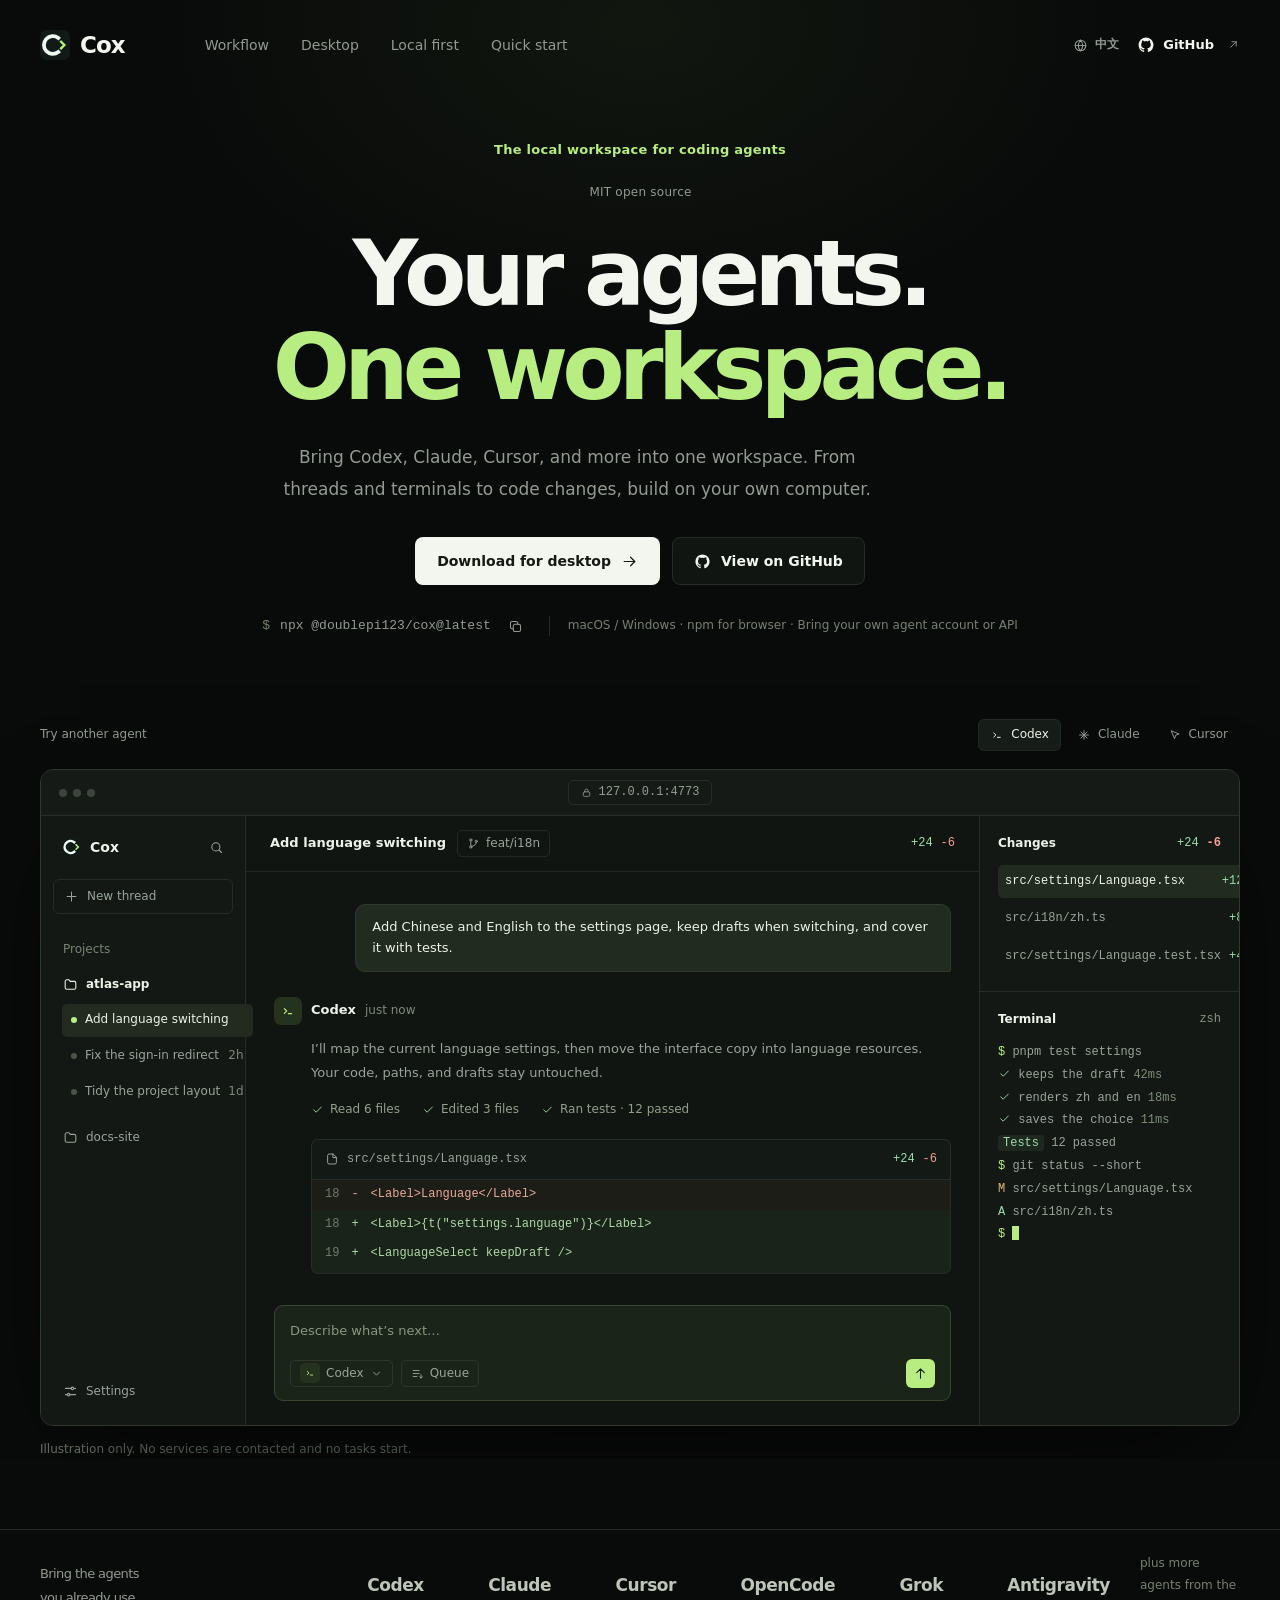
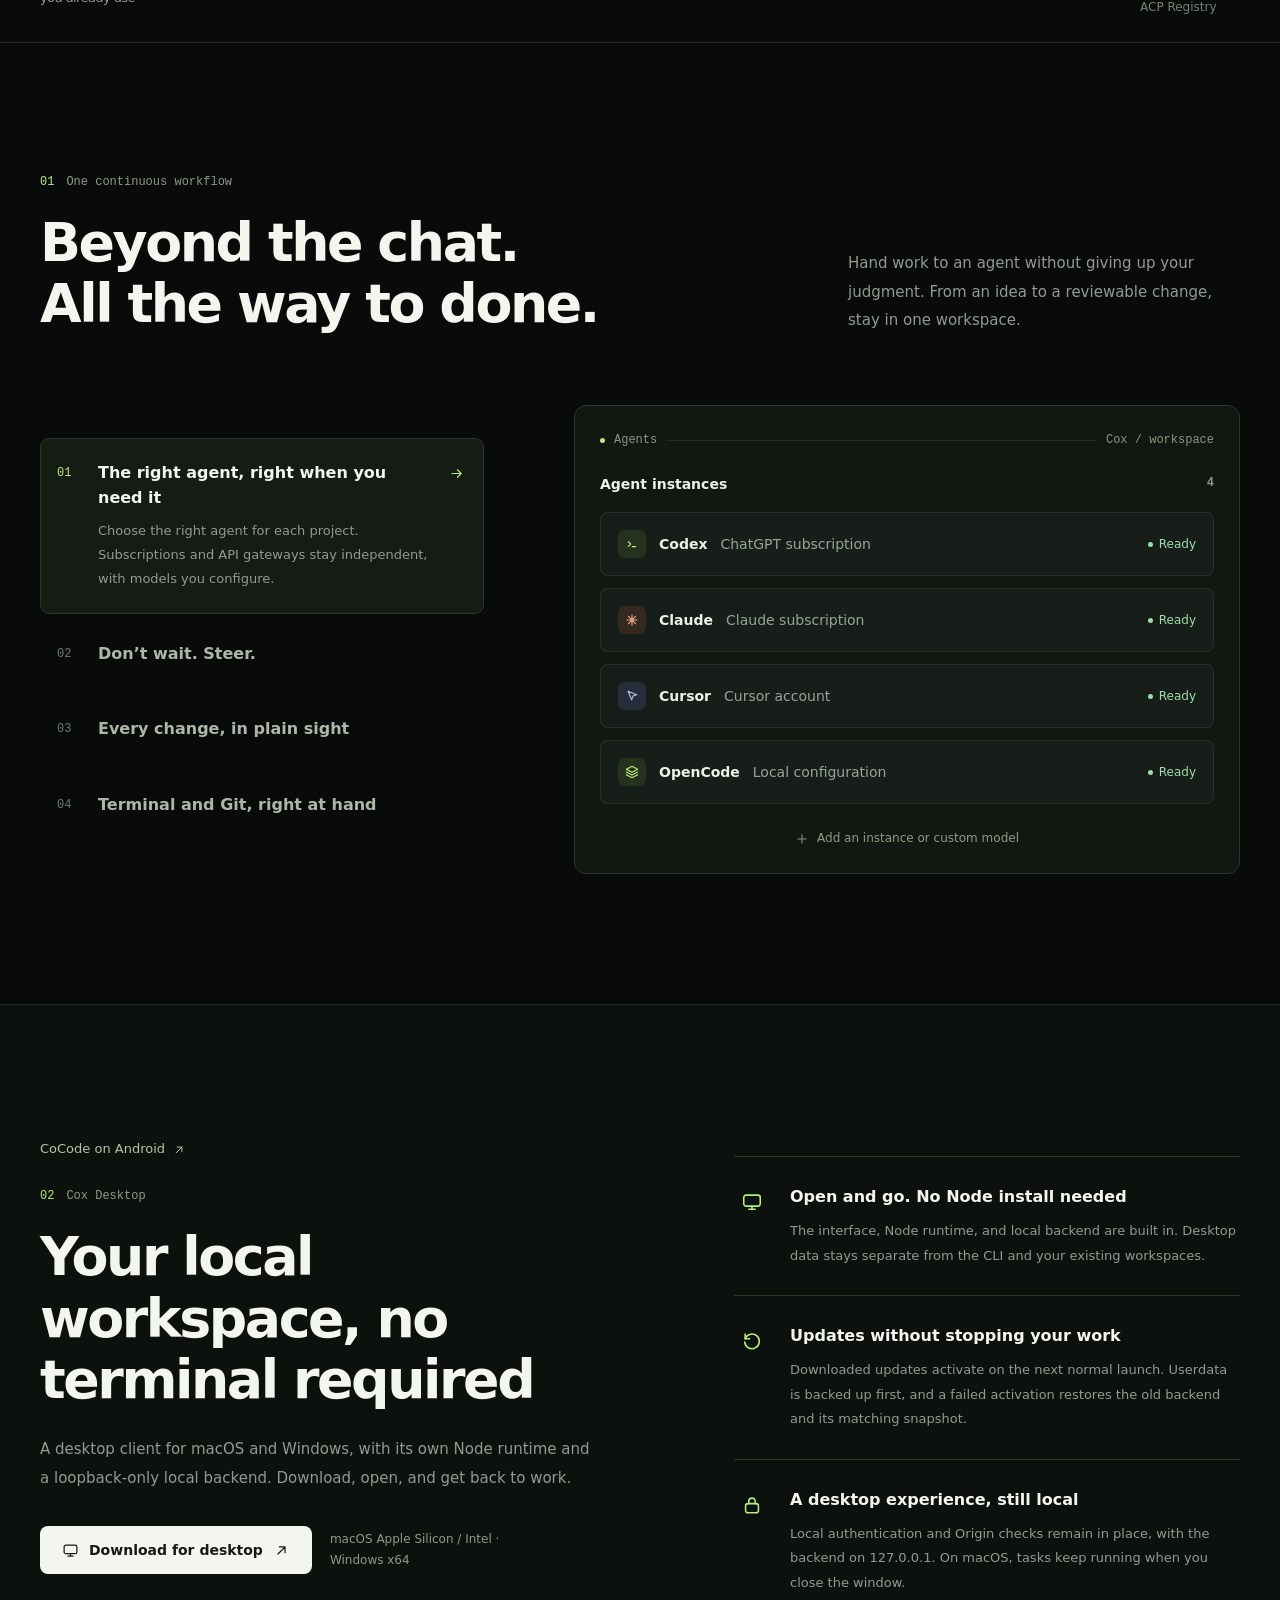
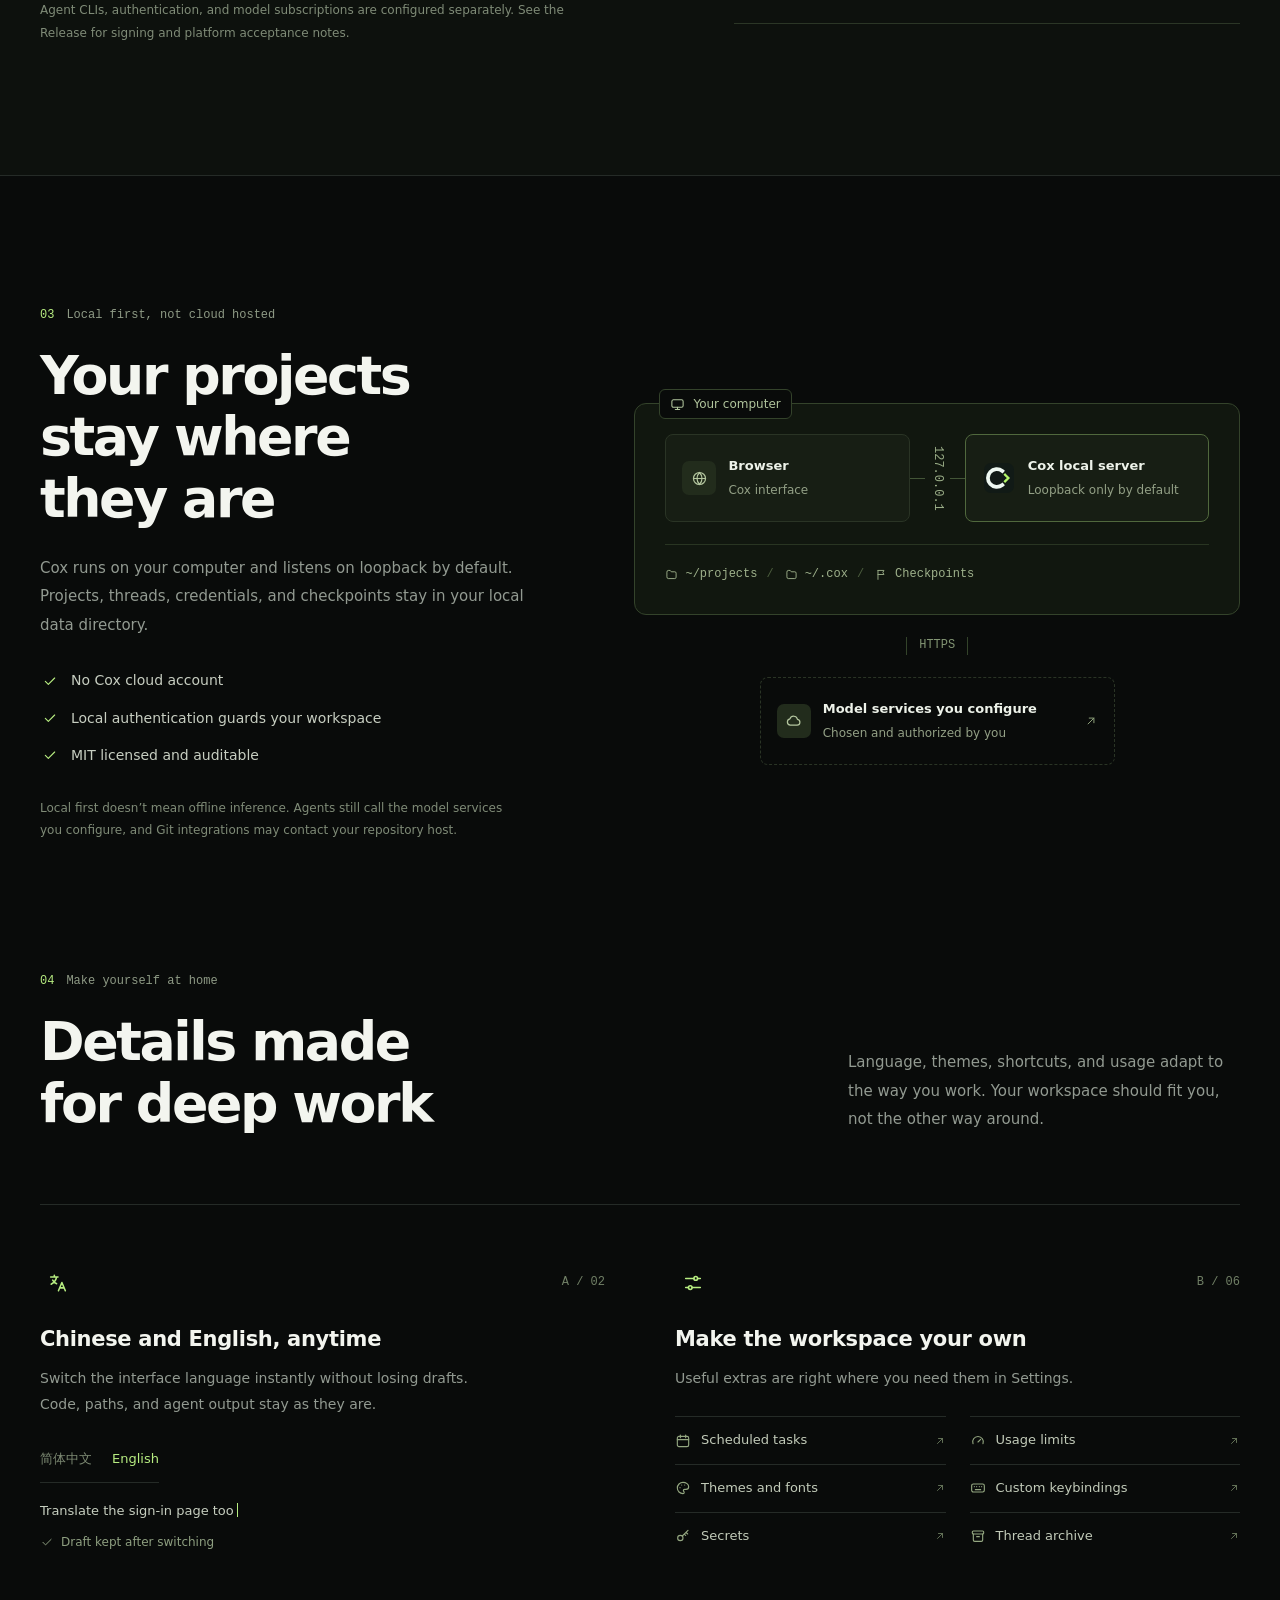
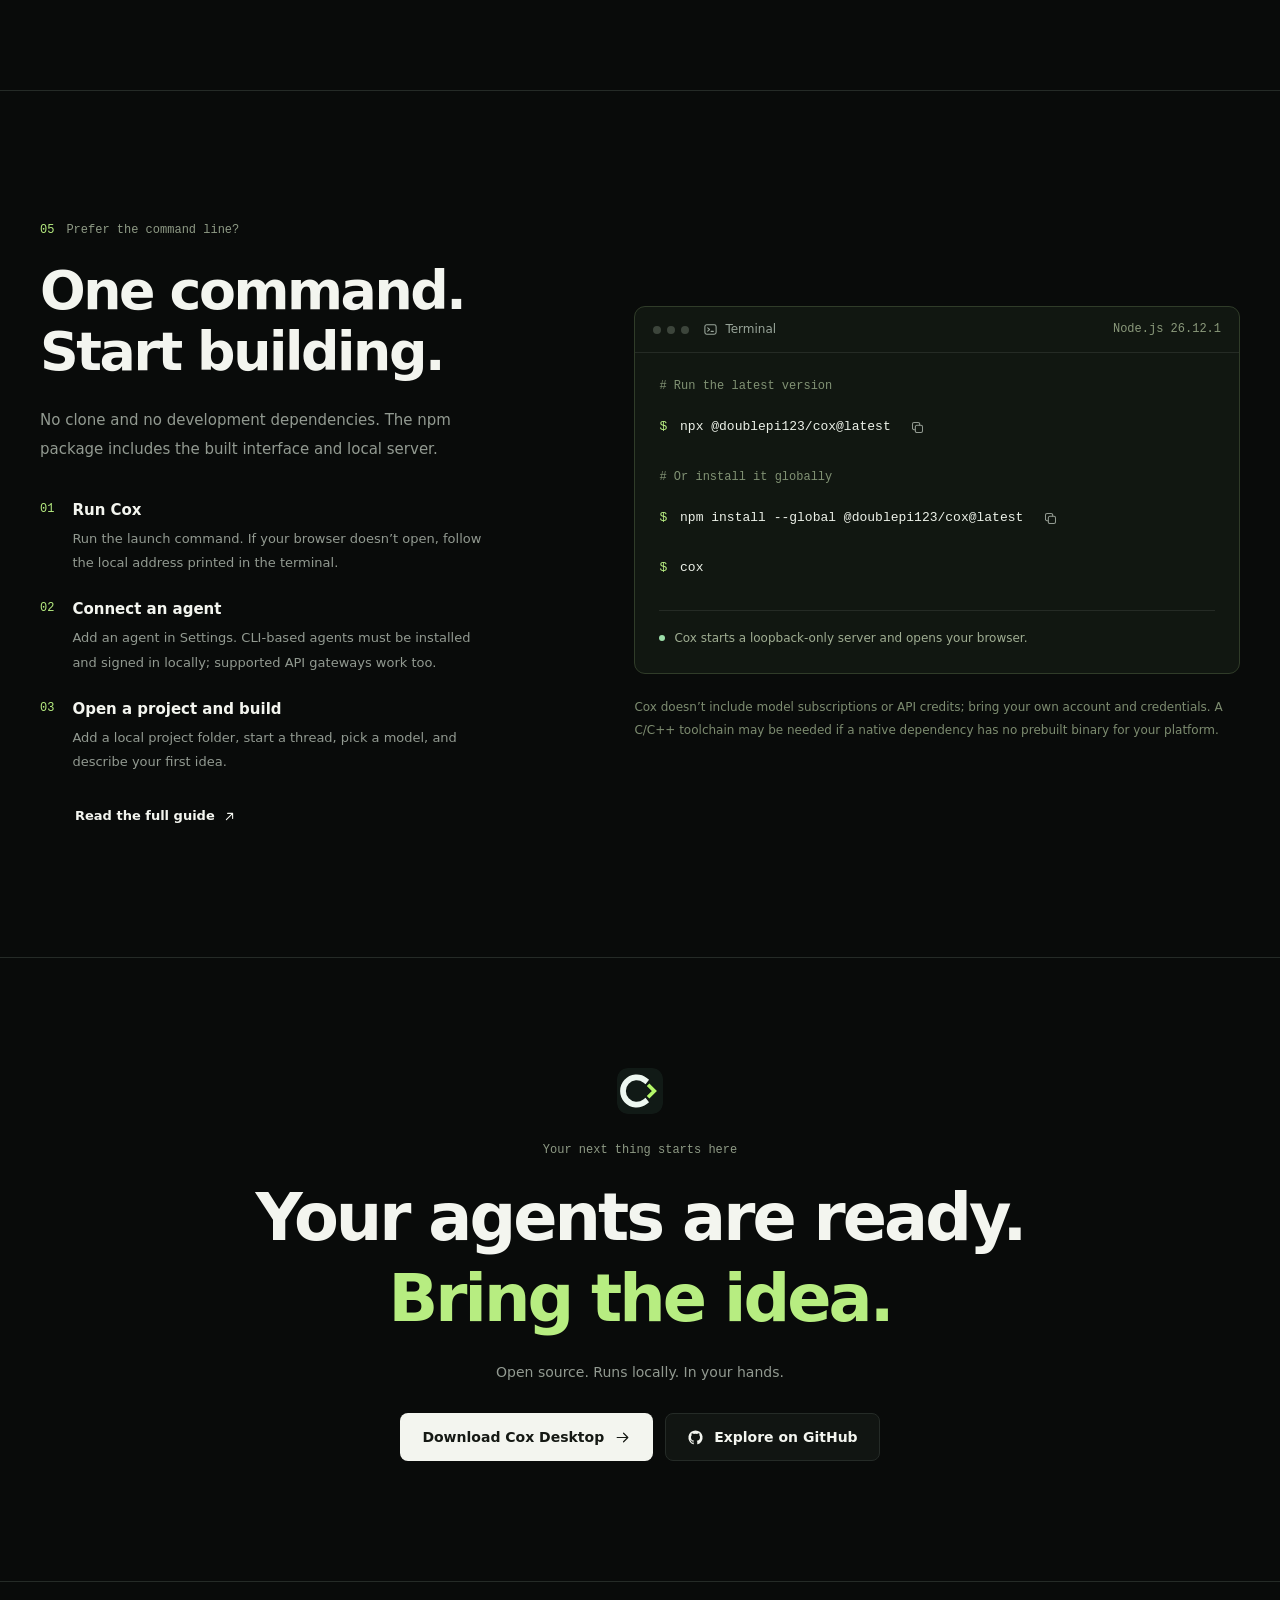
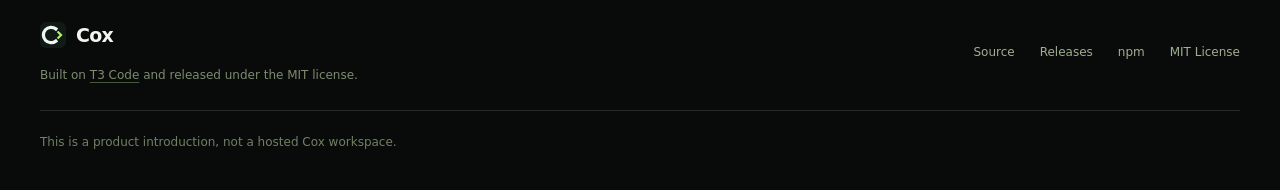
==== commit d7d41dad: "feat: add desktop and Android download options Co-Authored-By: Kimi <noreply@moonshot.cn>" ====
--- a/index.html
+++ b/index.html
@@ -185,6 +185,7 @@
         >
         <nav class="site-nav" aria-label="主导航" data-i18n-aria="nav.label">
           <a href="#workflow" data-i18n="nav.workflow">工作流</a>
+          <a href="#desktop" data-i18n="nav.desktop">桌面版</a>
           <a href="#local" data-i18n="nav.local">本地优先</a>
           <a href="#start" data-i18n="nav.start">快速开始</a>
         </nav>
@@ -224,8 +225,8 @@
               等编码智能体带进同一个工作台。从对话、终端到代码变更，让开发回到你的电脑。
             </p>
             <div class="hero-actions">
-              <a class="button button-primary" href="#start"
-                ><span data-i18n="hero.cta">开始使用</span
+              <a class="button button-primary" href="#desktop"
+                ><span data-i18n="hero.cta">下载桌面版</span
                 ><svg class="icon" aria-hidden="true"><use href="#i-arrow-right" /></svg
               ></a>
               <a class="button button-secondary" href="https://github.com/doublepi123/cox"
@@ -249,7 +250,7 @@
                 </button>
               </div>
               <p class="hero-note" data-i18n="hero.note">
-                Node.js 26.12.1 · 需自备智能体账号或 API
+                macOS / Windows · npm 运行浏览器版 · 需自备智能体账号或 API
               </p>
             </div>
           </div>
@@ -754,11 +755,78 @@
         </div>
       </section>
 
+      <section class="section desktop" id="desktop" aria-labelledby="desktop-title">
+        <div class="wrap desktop-grid">
+          <div class="desktop-copy">
+            <a class="mobile-link" href="https://cocode.doublepi.dev/"
+              ><span data-i18n="desktop.mobile">在 Android 上使用 CoCode</span
+              ><svg class="icon" aria-hidden="true"><use href="#i-arrow-up-right" /></svg
+            ></a>
+            <p class="eyebrow">
+              <span>02</span><span data-i18n="desktop.eyebrow">Cox Desktop</span>
+            </p>
+            <h2 id="desktop-title" data-i18n="desktop.title">不开终端，也有你的本地工作台</h2>
+            <p class="section-lead" data-i18n="desktop.description">
+              macOS 与 Windows 桌面客户端，内置独立 Node
+              运行时和仅限回环地址的本地后端。下载、打开，然后继续你的工作。
+            </p>
+            <div class="desktop-downloads">
+              <a class="button button-primary" href="https://github.com/doublepi123/cox/releases"
+                ><svg class="icon" aria-hidden="true"><use href="#i-monitor" /></svg
+                ><span data-i18n="desktop.download">下载桌面版</span
+                ><svg class="icon" aria-hidden="true"><use href="#i-arrow-up-right" /></svg
+              ></a>
+              <span class="desktop-platforms" data-i18n="desktop.platforms"
+                >macOS Apple Silicon / Intel · Windows x64</span
+              >
+            </div>
+            <p class="desktop-note" data-i18n="desktop.note">
+              智能体 CLI、账号认证和模型订阅仍需单独配置。发布签名与平台验收说明见 Release。
+            </p>
+          </div>
+          <div class="desktop-features">
+            <article>
+              <span class="desktop-feature-icon"
+                ><svg class="icon" aria-hidden="true"><use href="#i-monitor" /></svg
+              ></span>
+              <div>
+                <h3 data-i18n="desktop.feature1.title">打开就用，无需先装 Node</h3>
+                <p data-i18n="desktop.feature1.description">
+                  内置界面、Node 运行时与本地后端；桌面数据与 CLI 分开保存，不影响现有工作区。
+                </p>
+              </div>
+            </article>
+            <article>
+              <span class="desktop-feature-icon"
+                ><svg class="icon" aria-hidden="true"><use href="#i-restore" /></svg
+              ></span>
+              <div>
+                <h3 data-i18n="desktop.feature2.title">更新不中断当前任务</h3>
+                <p data-i18n="desktop.feature2.description">
+                  更新下载后在下次正常启动时生效。激活前备份数据，失败时恢复旧后端及对应数据快照。
+                </p>
+              </div>
+            </article>
+            <article>
+              <span class="desktop-feature-icon"
+                ><svg class="icon" aria-hidden="true"><use href="#i-lock" /></svg
+              ></span>
+              <div>
+                <h3 data-i18n="desktop.feature3.title">桌面体验，仍然本地</h3>
+                <p data-i18n="desktop.feature3.description">
+                  保留本地认证与 Origin 校验，后端只监听 127.0.0.1；macOS 关闭窗口后，任务继续运行。
+                </p>
+              </div>
+            </article>
+          </div>
+        </div>
+      </section>
+
       <section class="section local" id="local" aria-labelledby="local-title">
         <div class="wrap local-grid">
           <div class="local-copy">
             <p class="eyebrow">
-              <span>02</span><span data-i18n="local.eyebrow">本地优先，不是云端托管</span>
+              <span>03</span><span data-i18n="local.eyebrow">本地优先，不是云端托管</span>
             </p>
             <h2 id="local-title" data-i18n="local.title">你的项目，不必搬家</h2>
             <p class="section-lead" data-i18n="local.description">
@@ -851,7 +919,7 @@
           <div class="section-heading split-heading">
             <div>
               <p class="eyebrow">
-                <span>03</span><span data-i18n="details.eyebrow">顺手，也合身</span>
+                <span>04</span><span data-i18n="details.eyebrow">顺手，也合身</span>
               </p>
               <h2 id="details-title" data-i18n="details.title">细节，为长时间工作而生</h2>
             </div>
@@ -934,7 +1002,7 @@
         <div class="wrap start-grid">
           <div class="start-copy">
             <p class="eyebrow">
-              <span>04</span><span data-i18n="start.eyebrow">从终端，到你的主场</span>
+              <span>05</span><span data-i18n="start.eyebrow">也可以用命令行</span>
             </p>
             <h2 id="start-title" data-i18n="start.title">一条命令，开始构建</h2>
             <p class="section-lead" data-i18n="start.description">
@@ -1052,8 +1120,8 @@
           </h2>
           <p data-i18n="closing.description">开源、本地运行、由你掌控。</p>
           <div class="closing-actions">
-            <a class="button button-primary" href="#start"
-              ><span data-i18n="closing.cta">开始使用 Cox</span
+            <a class="button button-primary" href="#desktop"
+              ><span data-i18n="closing.cta">下载 Cox 桌面版</span
               ><svg class="icon" aria-hidden="true"><use href="#i-arrow-right" /></svg></a
             ><a class="button button-secondary" href="https://github.com/doublepi123/cox"
               ><svg class="icon" aria-hidden="true"><use href="#i-github" /></svg
--- a/styles.css
+++ b/styles.css
@@ -1440,6 +1440,92 @@
   line-height: 2.2;
 }
 
+.desktop {
+  border-bottom: 1px solid var(--border);
+  background: #0d110d;
+}
+.desktop-grid {
+  display: grid;
+  grid-template-columns: minmax(0, 1.08fr) minmax(0, 0.92fr);
+  gap: 100px;
+  align-items: center;
+}
+.mobile-link {
+  display: inline-flex;
+  align-items: center;
+  gap: 7px;
+  margin-bottom: 27px;
+  color: #b3c5a1;
+  font-size: 13px;
+}
+.mobile-link:hover {
+  color: var(--accent);
+}
+.mobile-link .icon {
+  width: 14px;
+  height: 14px;
+}
+.desktop-copy .section-lead {
+  max-width: 560px;
+  margin-top: 25px;
+}
+.desktop-downloads {
+  display: flex;
+  flex-wrap: wrap;
+  align-items: center;
+  gap: 18px;
+  margin-top: 34px;
+}
+.desktop-platforms {
+  max-width: 200px;
+  color: #8e9a85;
+  font-size: 12px;
+  line-height: 1.8;
+}
+.desktop-note {
+  max-width: 540px;
+  margin-top: 25px;
+  color: #7f8b77;
+  font-size: 12px;
+  line-height: 1.9;
+}
+.desktop-features {
+  display: grid;
+}
+.desktop-features article {
+  display: flex;
+  gap: 20px;
+  padding: 27px 0;
+  border-top: 1px solid #2b3626;
+}
+.desktop-features article:last-child {
+  border-bottom: 1px solid #2b3626;
+}
+.desktop-feature-icon {
+  display: grid;
+  flex: none;
+  place-items: center;
+  width: 36px;
+  height: 36px;
+  color: var(--accent);
+}
+.desktop-feature-icon .icon {
+  width: 22px;
+  height: 22px;
+}
+.desktop-features h3 {
+  color: var(--foreground);
+  font-size: 16px;
+  font-weight: 550;
+  line-height: 1.6;
+}
+.desktop-features p {
+  margin-top: 9px;
+  color: var(--muted);
+  font-size: 13px;
+  line-height: 1.9;
+}
+
 .local-grid {
   display: grid;
   grid-template-columns: minmax(0, 0.8fr) minmax(0, 1fr);
@@ -2078,6 +2164,7 @@
   .workflow-showcase {
     gap: 45px;
   }
+  .desktop-grid,
   .local-grid,
   .start-grid {
     gap: 65px;
@@ -2146,6 +2233,7 @@
     width: 100%;
     margin-inline: auto;
   }
+  .desktop-grid,
   .local-grid,
   .start-grid {
     grid-template-columns: minmax(0, 1fr);
@@ -2373,9 +2461,29 @@
     gap: 7px;
     padding-inline: 8px;
   }
+  .desktop-grid,
   .local-grid,
   .start-grid {
     gap: 50px;
+  }
+  .desktop-copy .section-lead {
+    margin-top: 20px;
+  }
+  .desktop-downloads {
+    align-items: flex-start;
+    flex-direction: column;
+    gap: 15px;
+    margin-top: 28px;
+  }
+  .desktop-platforms {
+    max-width: none;
+  }
+  .desktop-features article {
+    gap: 14px;
+    padding-block: 22px;
+  }
+  .desktop-features h3 {
+    font-size: 15px;
   }
   .local-copy .section-lead,
   .start-copy .section-lead {
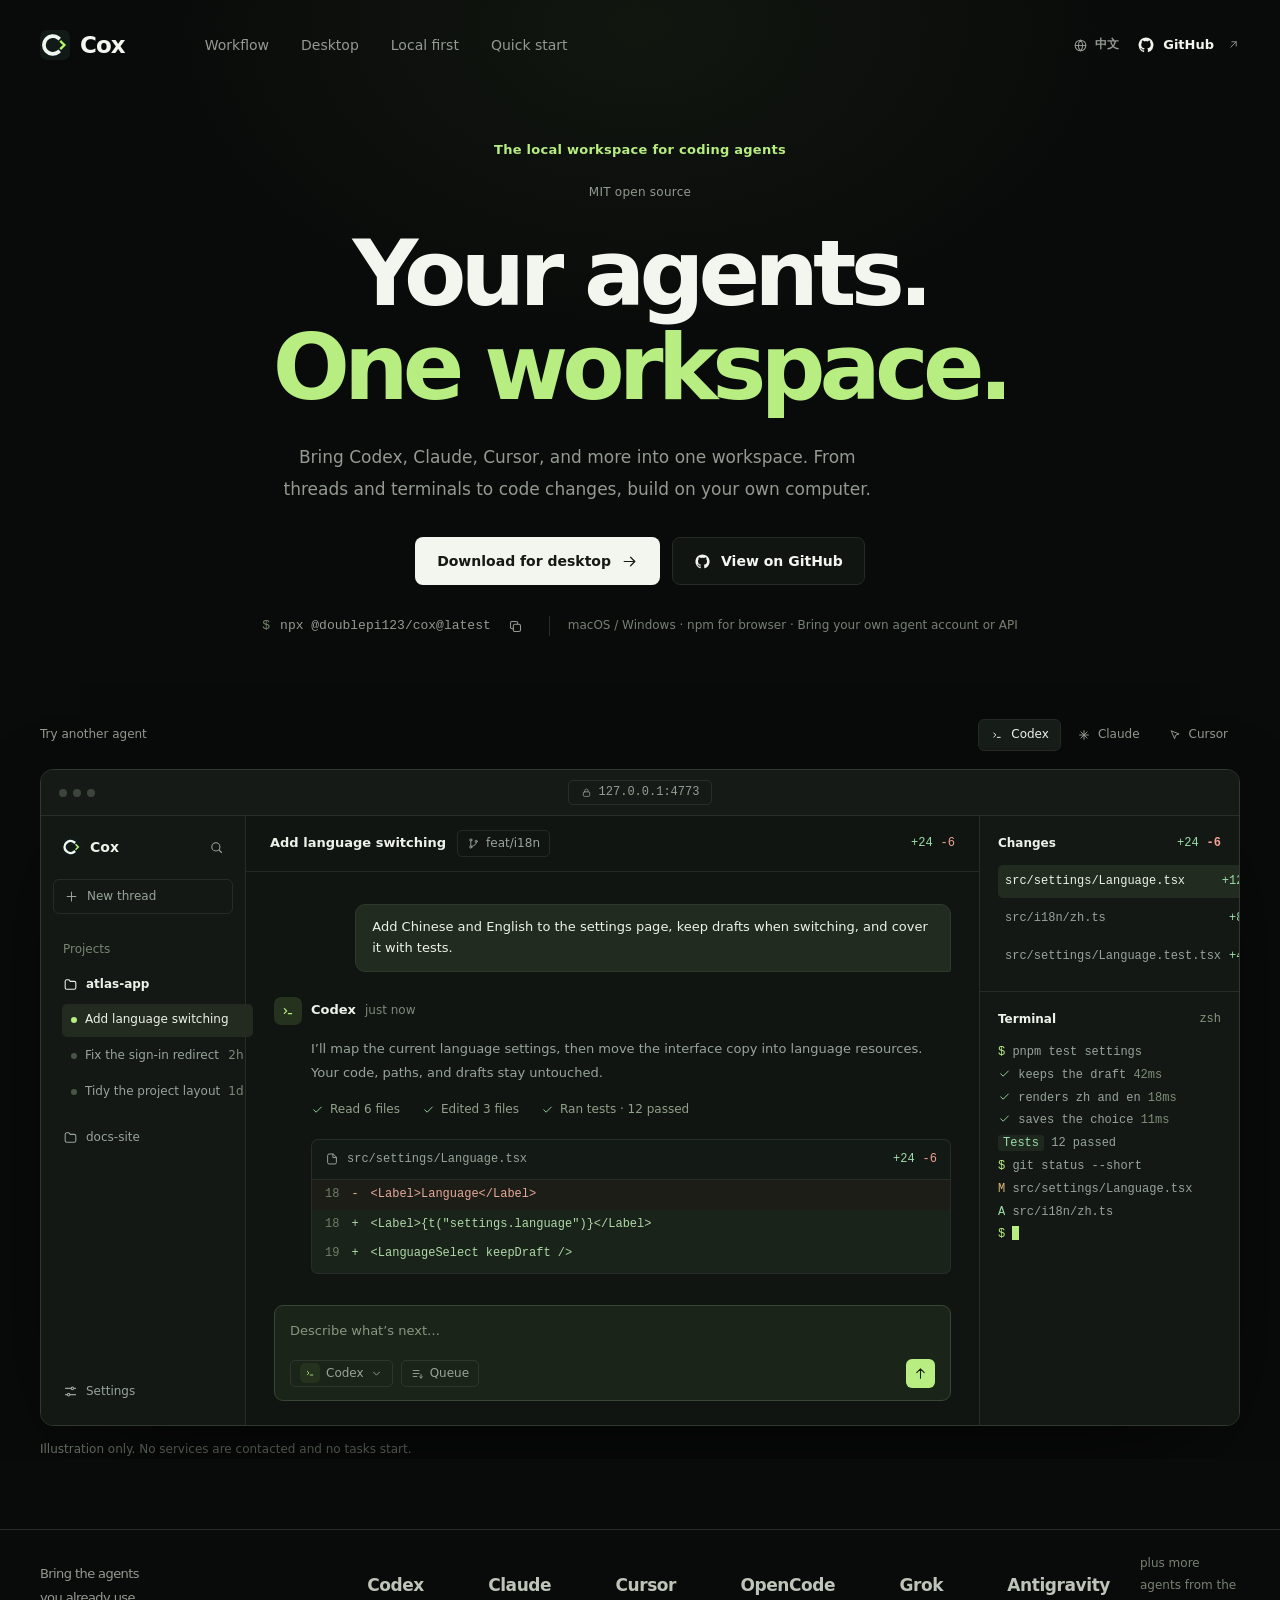
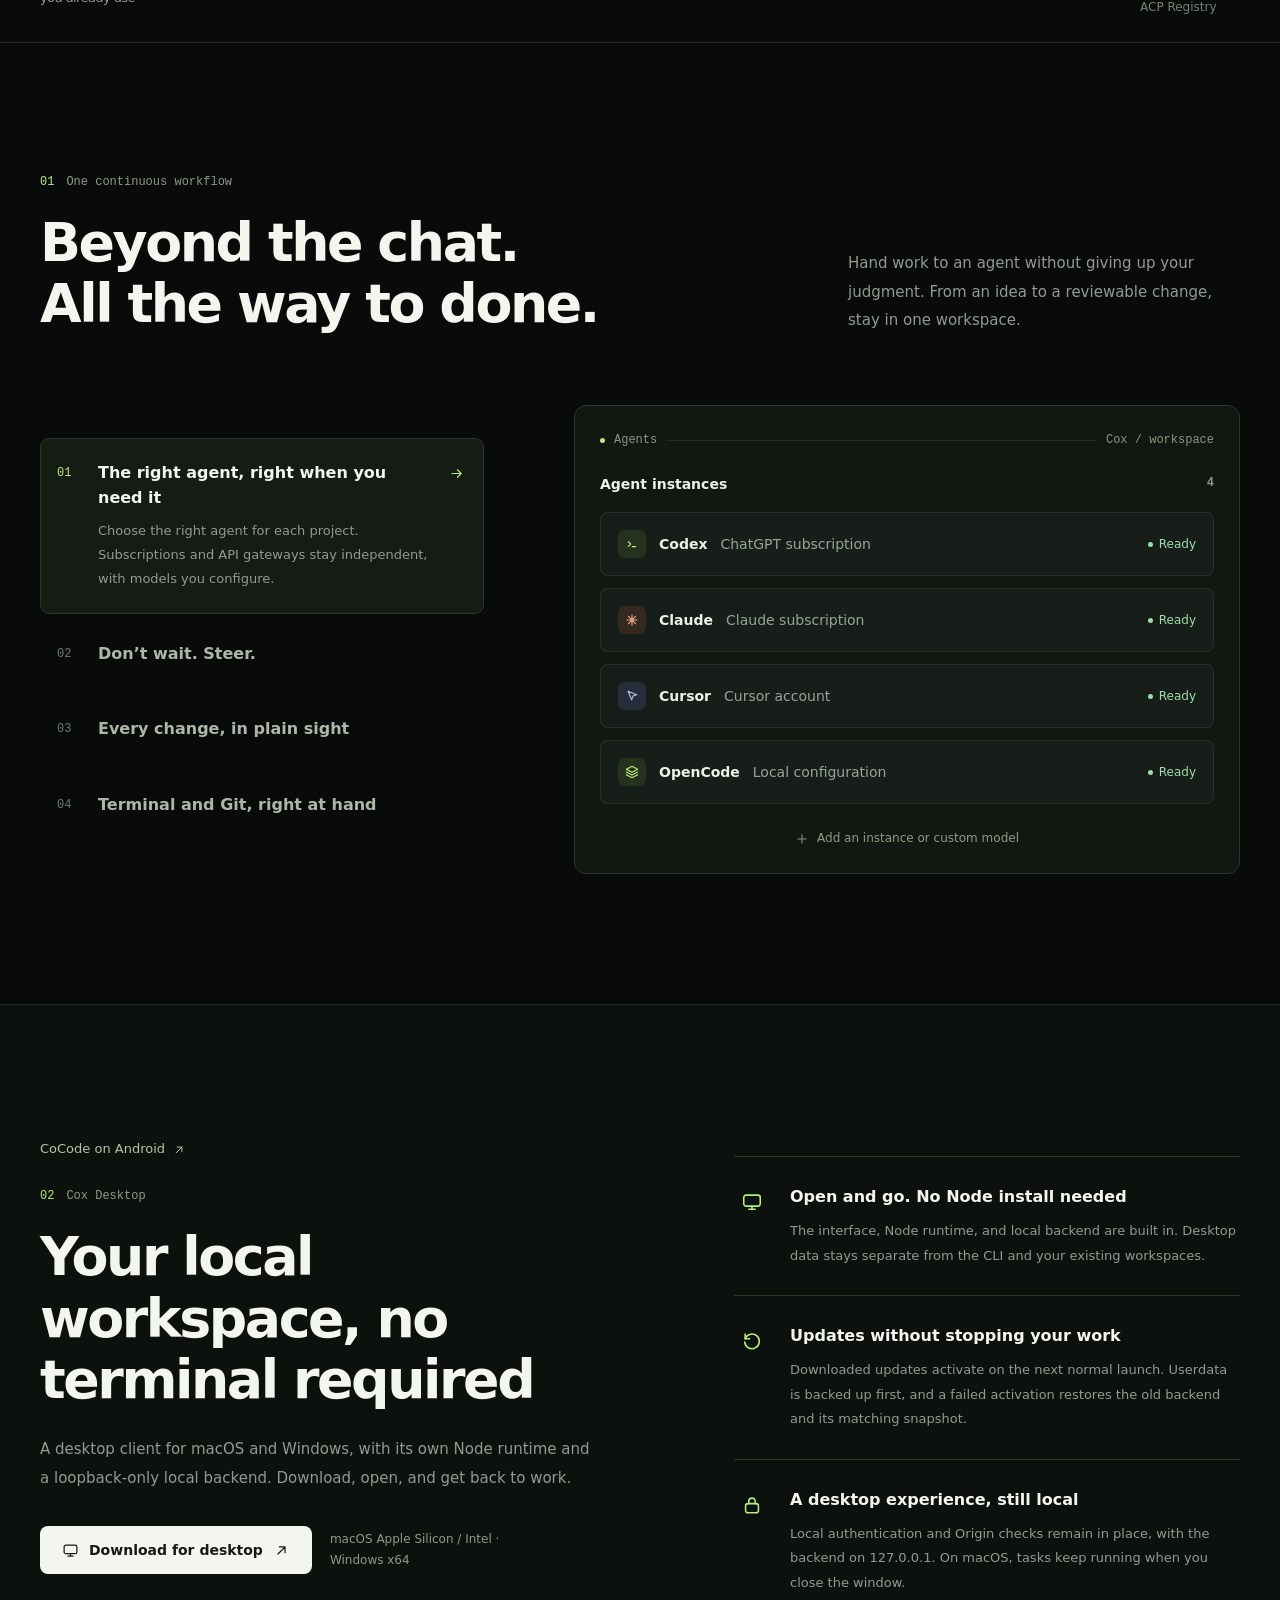
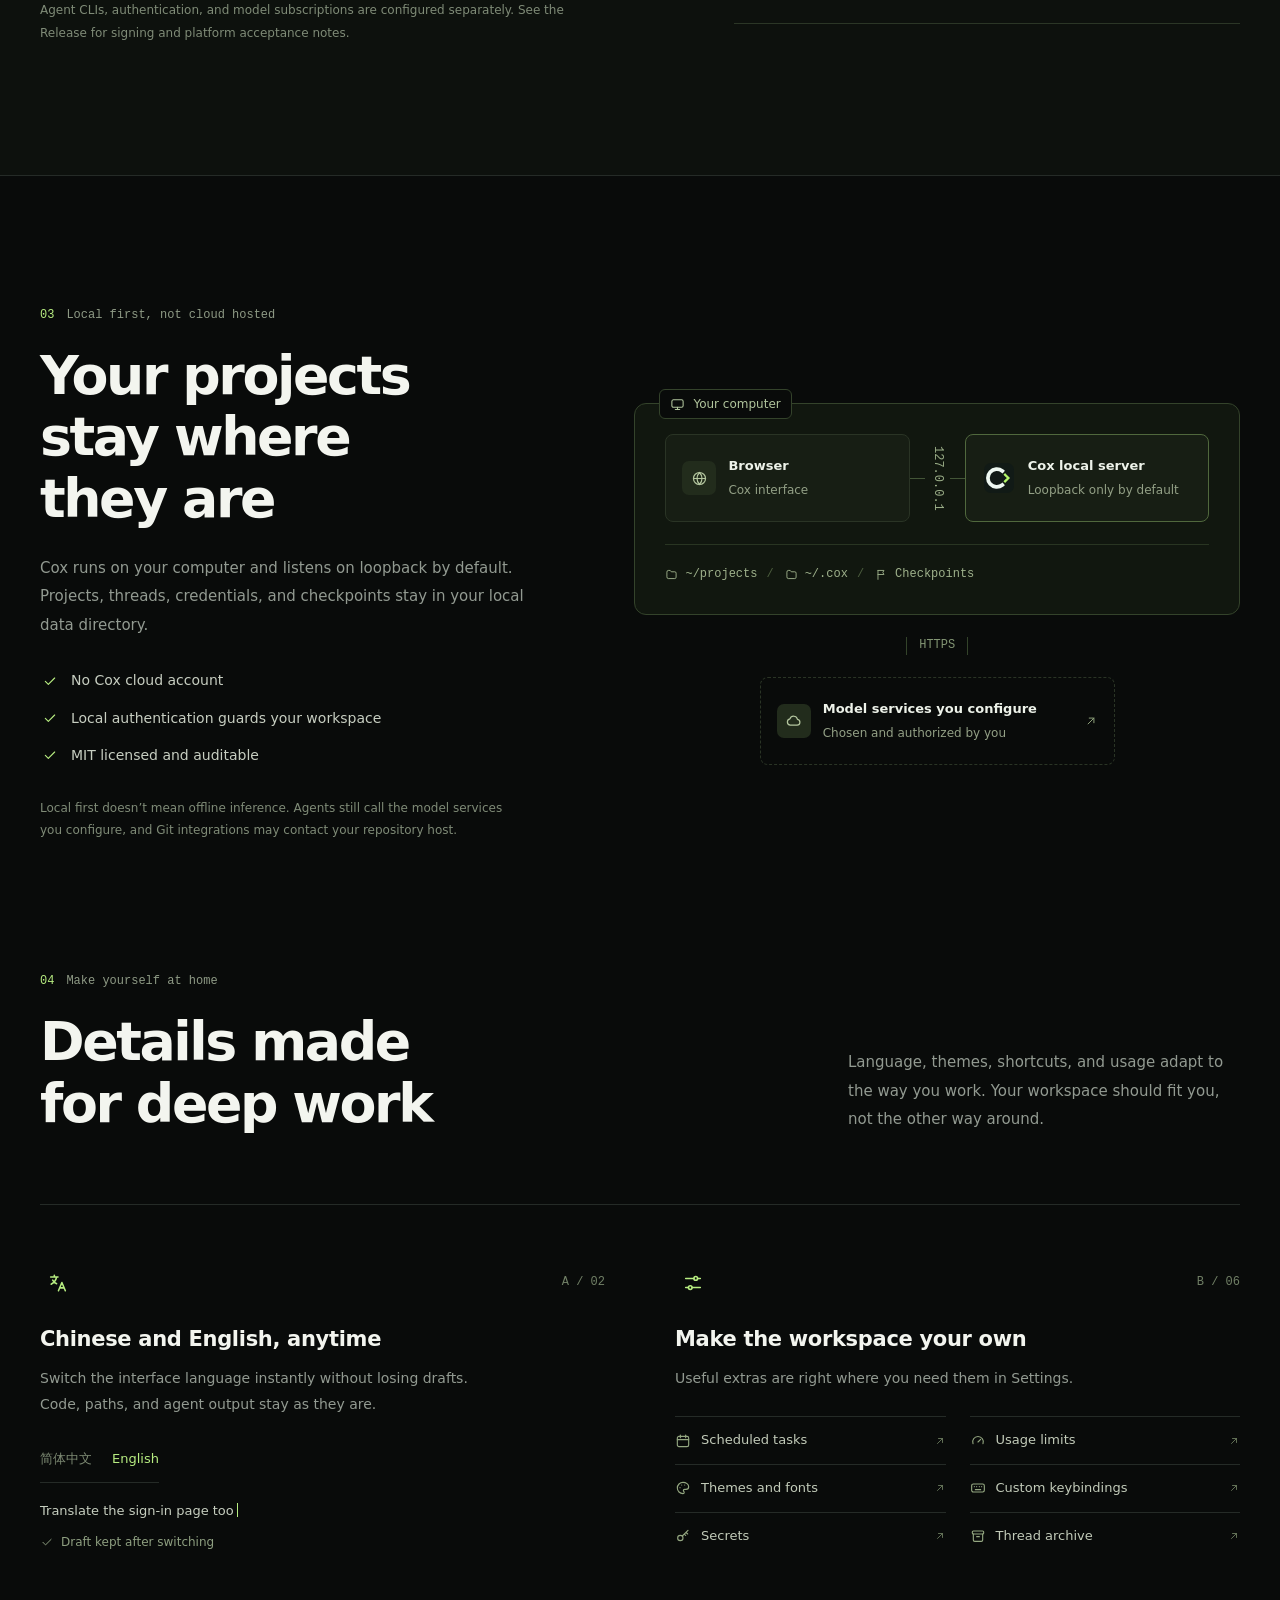
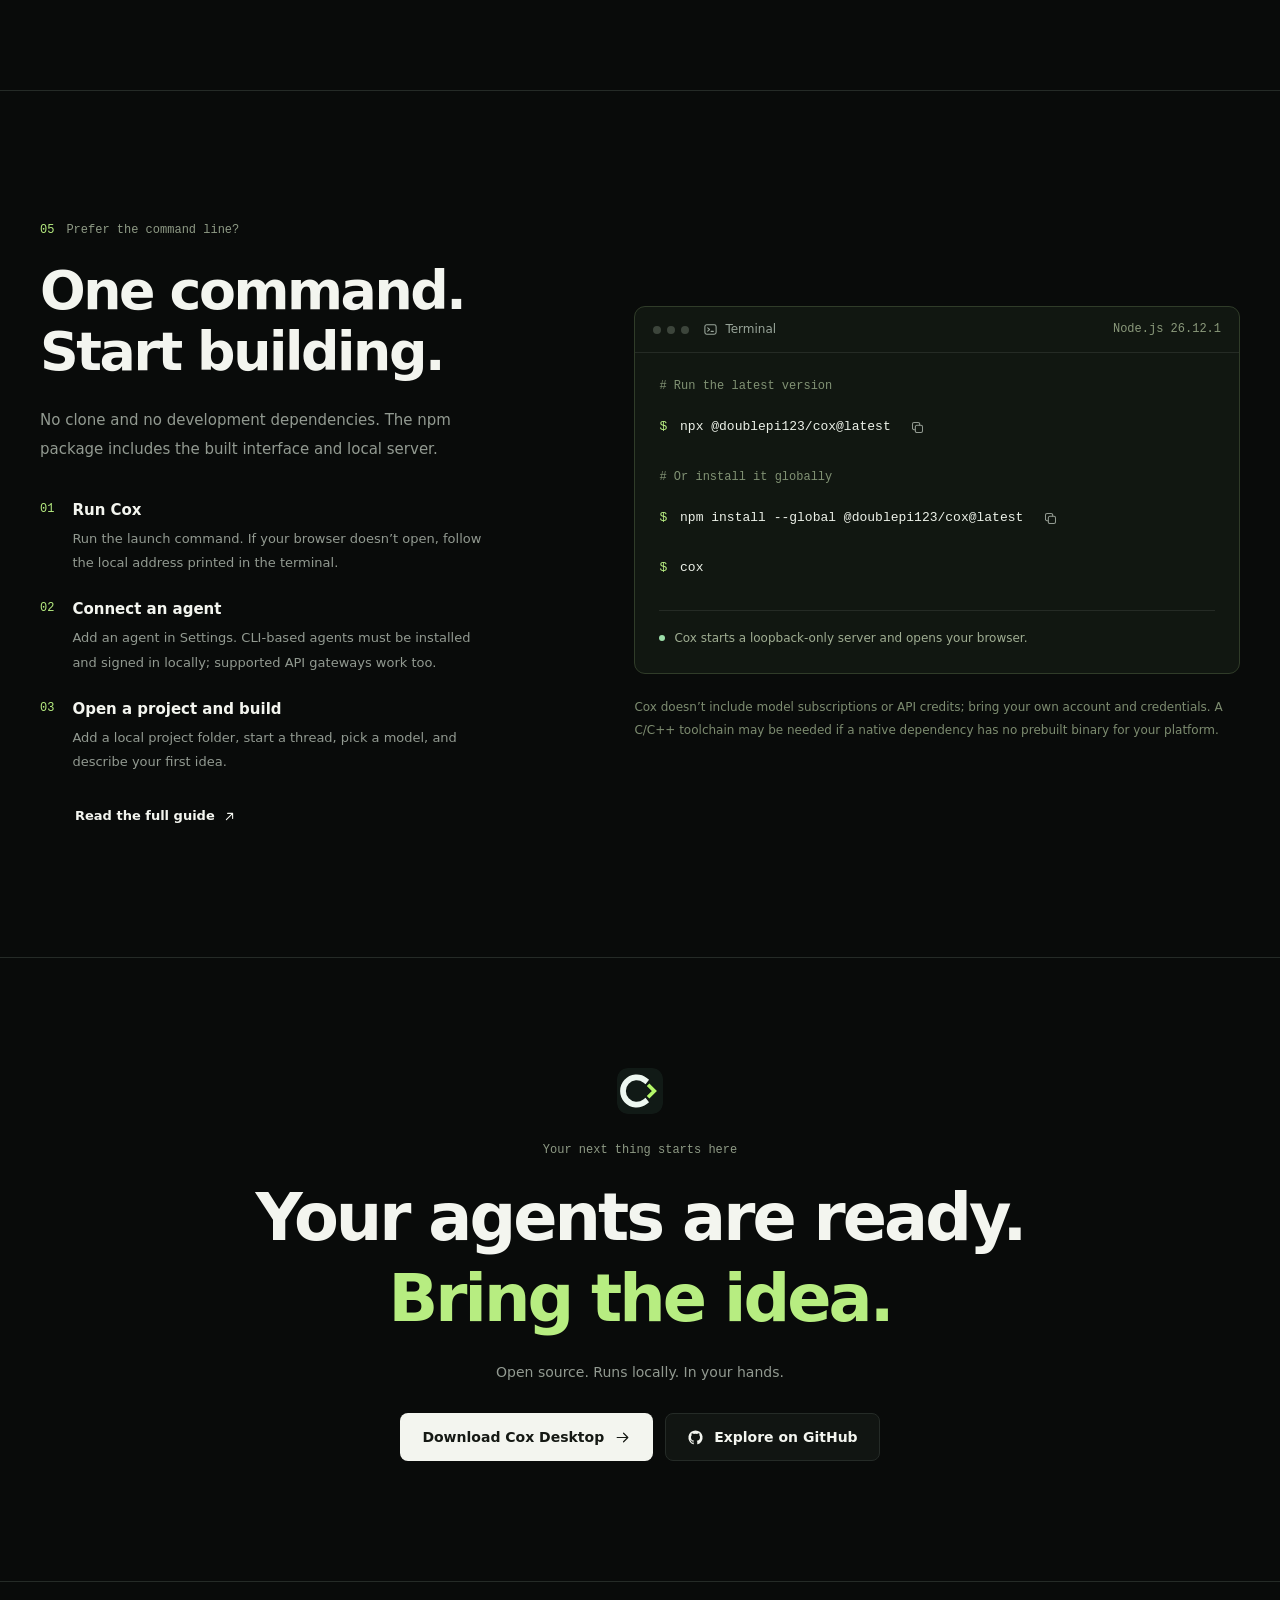
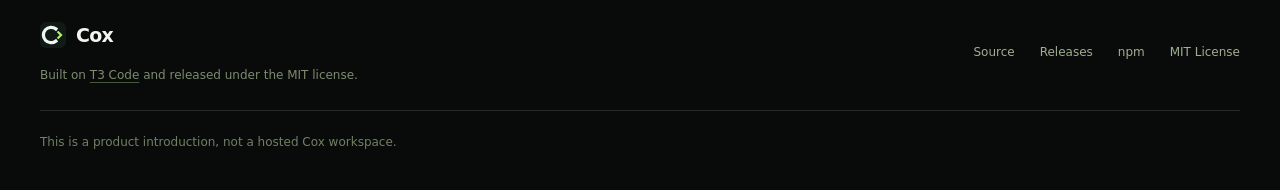
==== commit 724a6483: "fix: version homepage assets and preserve fallback text" ====
--- a/index.html
+++ b/index.html
@@ -24,8 +24,8 @@
     <title>Cox — 你的智能体，你的主场</title>
     <link rel="canonical" href="https://doublepi123.github.io/" />
     <link rel="icon" href="assets/cox.svg" type="image/svg+xml" />
-    <link rel="stylesheet" href="styles.css" />
-    <script type="module" src="main.js"></script>
+    <link rel="stylesheet" href="styles.css?v=64f6246a83bf075f" />
+    <script type="module" src="main.js?v=65904e9758de26ca"></script>
   </head>
   <body id="top">
     <svg class="sprite" aria-hidden="true" focusable="false">
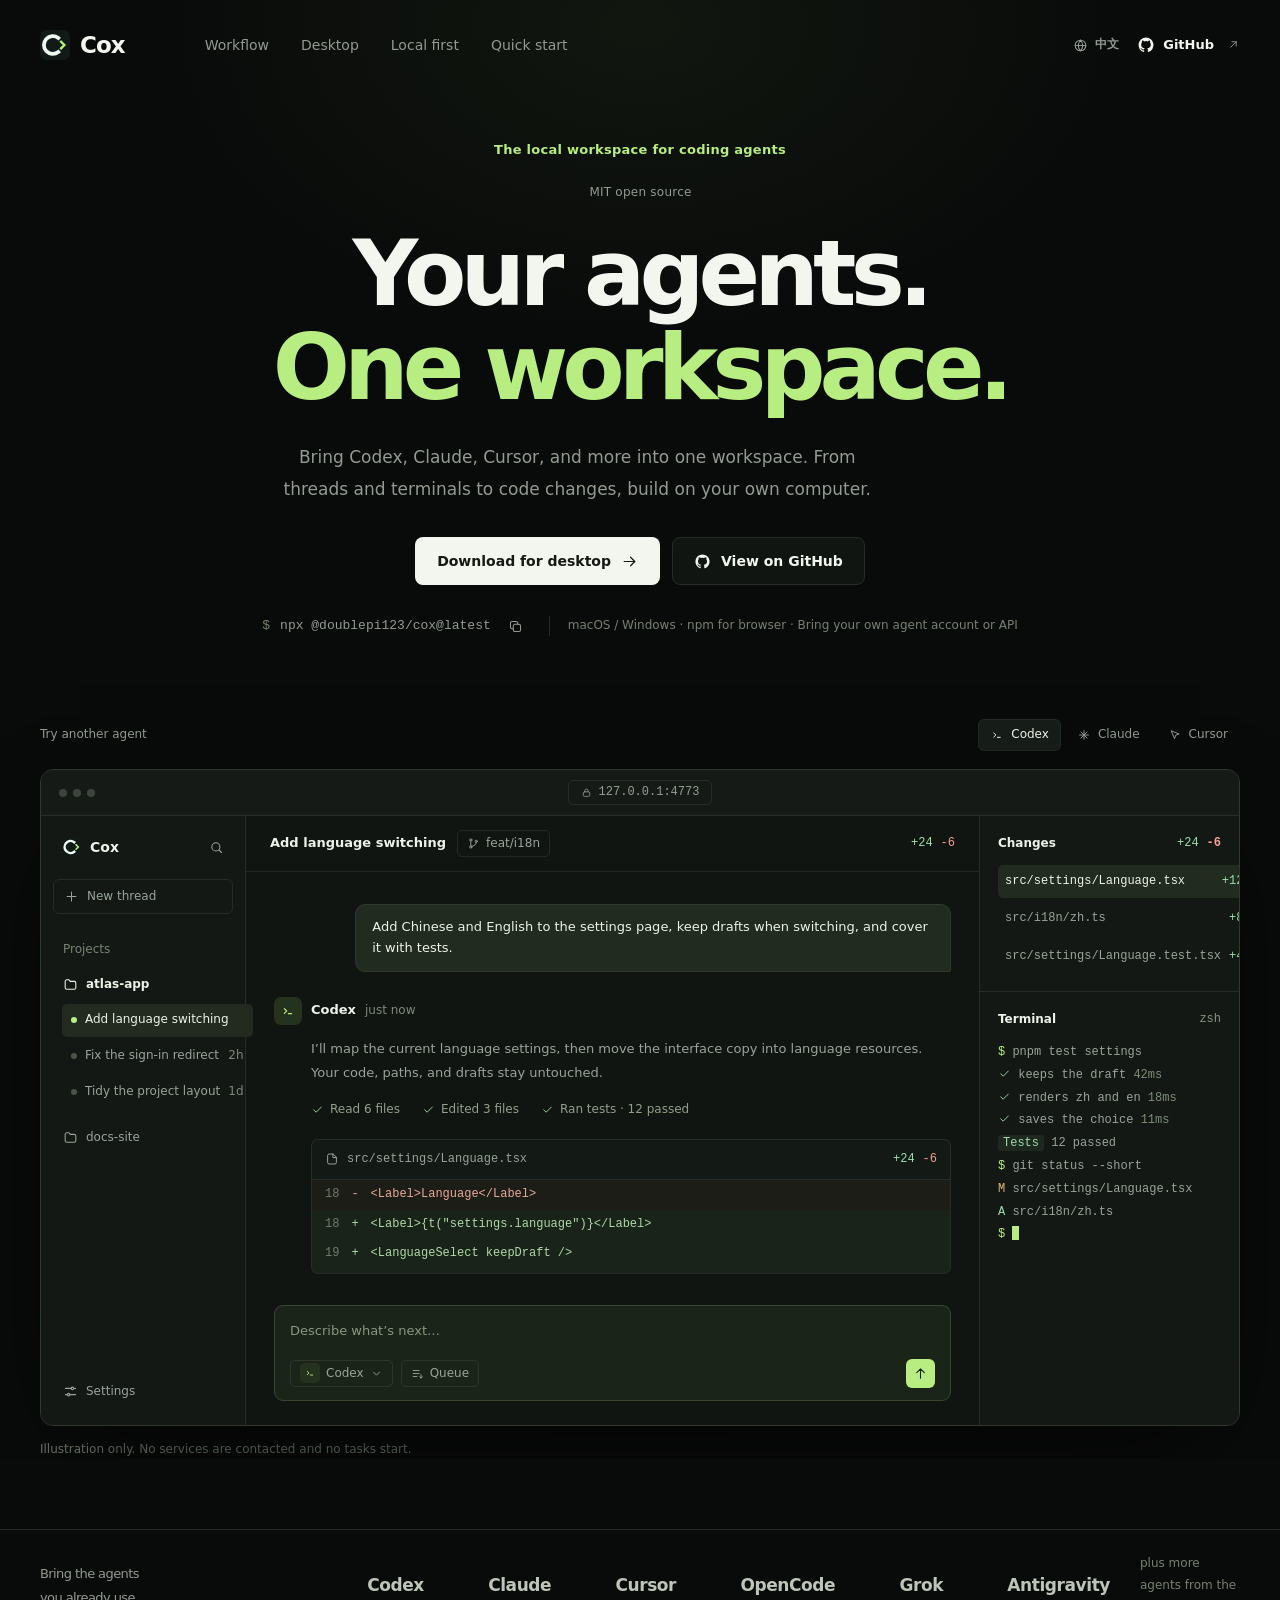
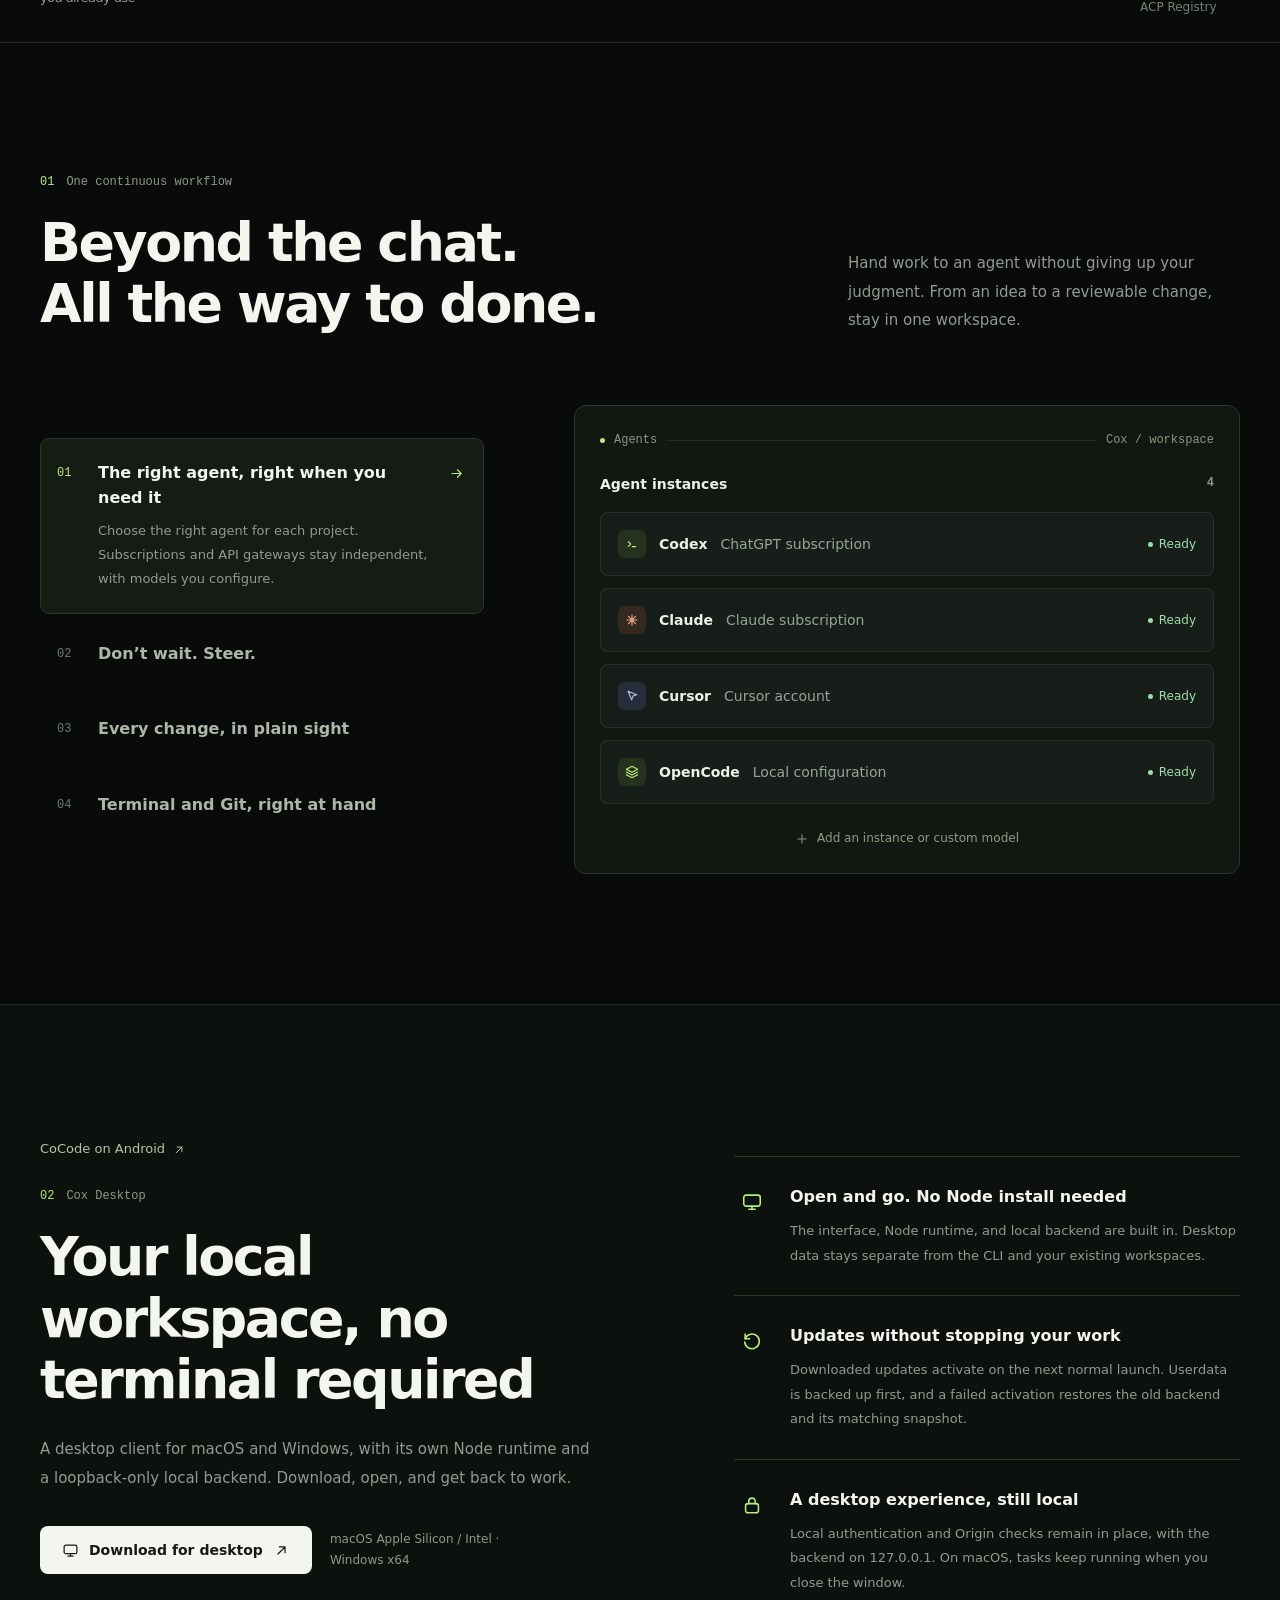
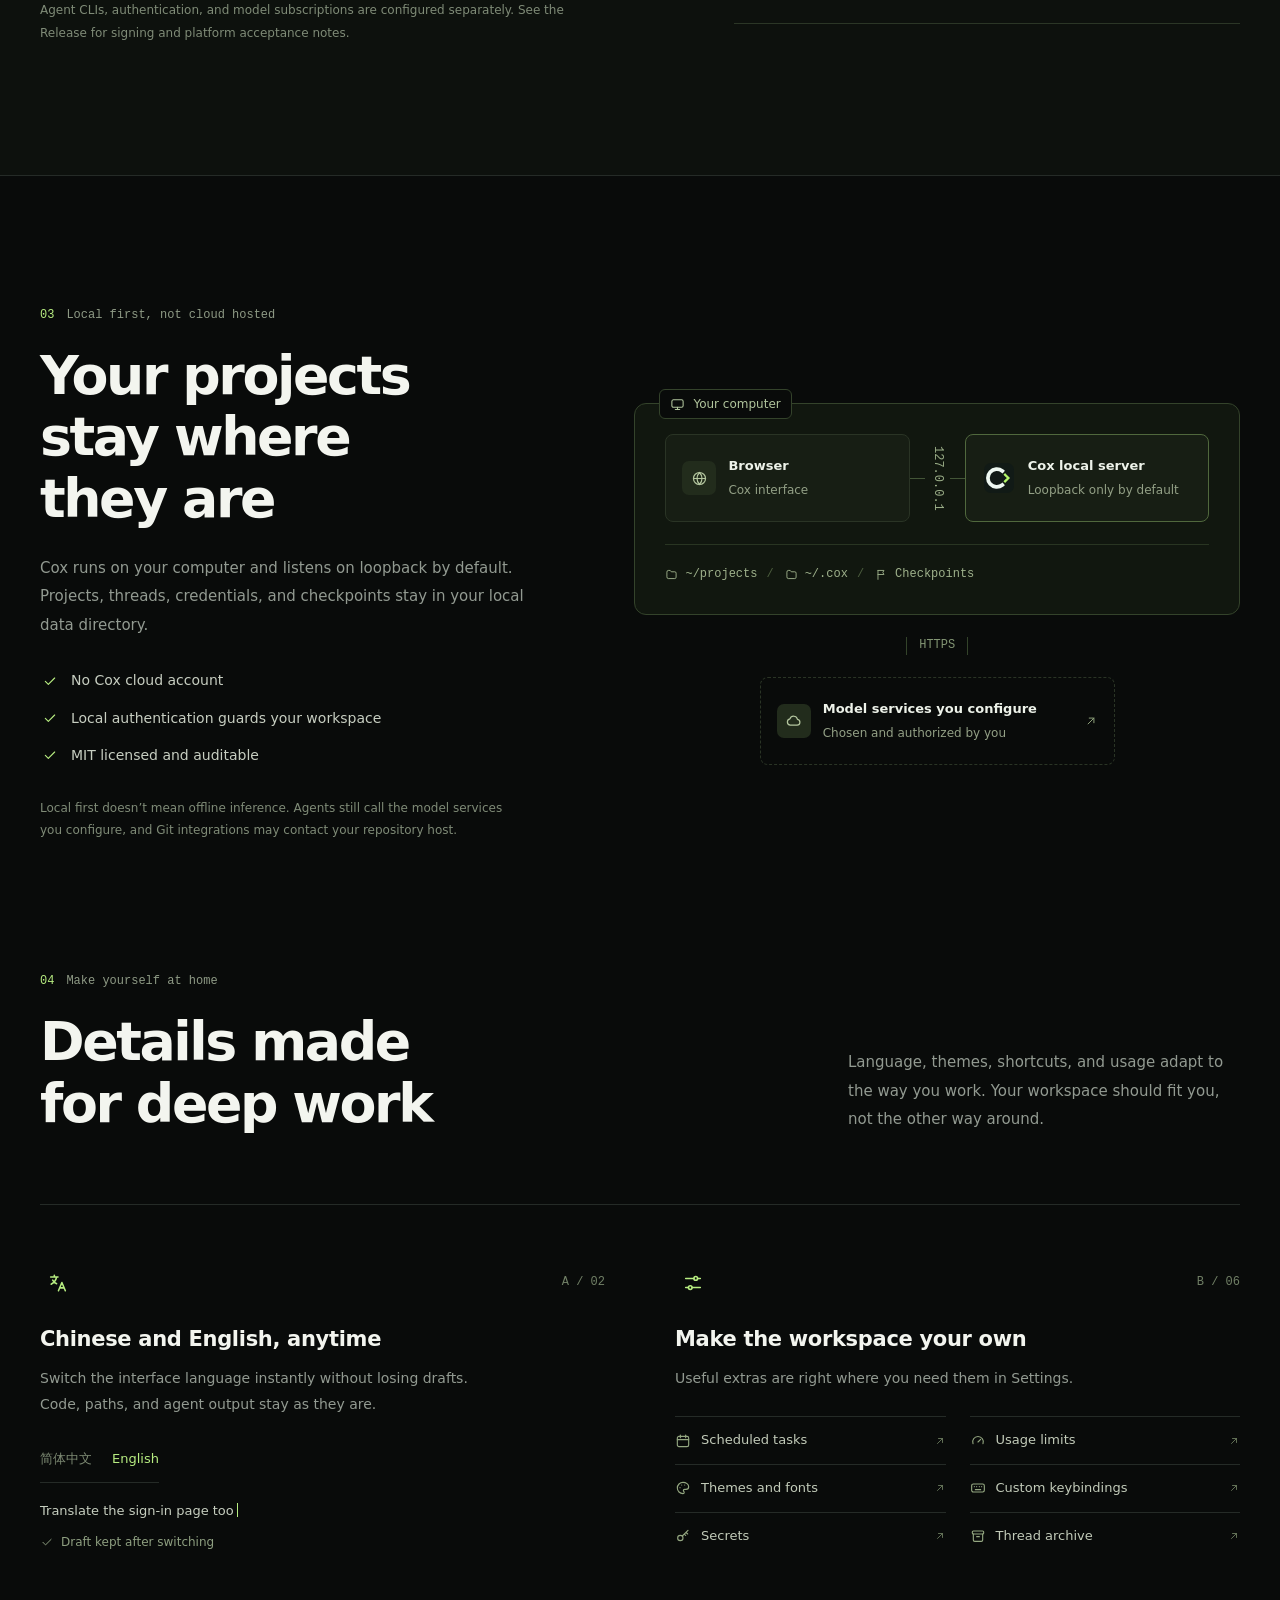
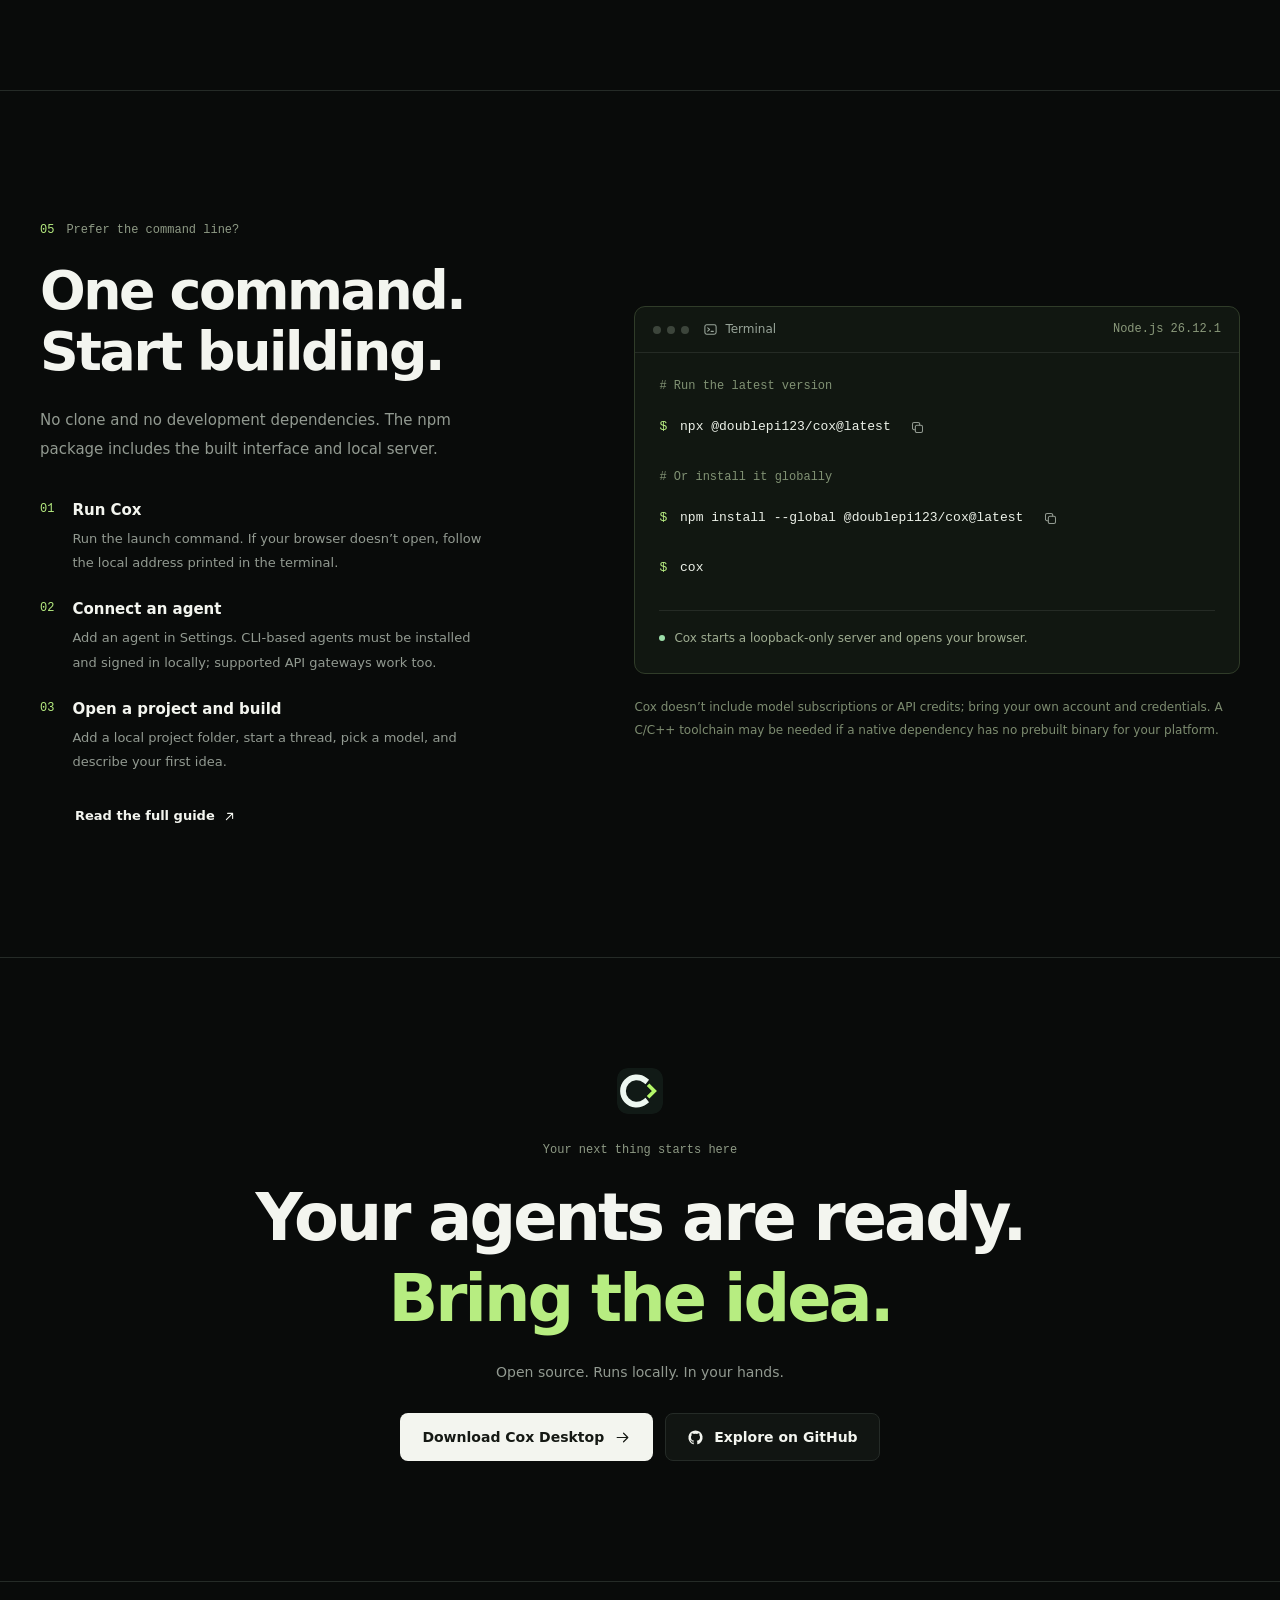
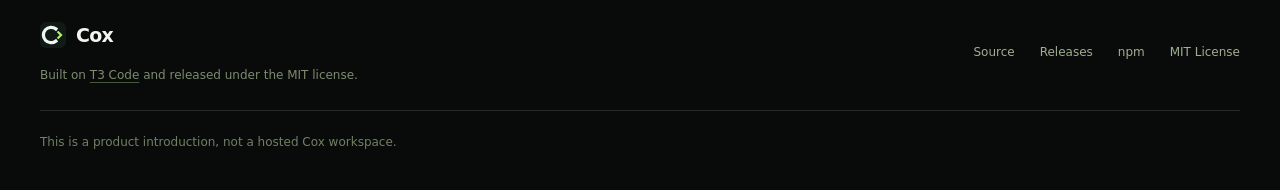
==== commit acd8d119: "feat: link desktop downloads to rolling latest release" ====
--- a/index.html
+++ b/index.html
@@ -771,7 +771,9 @@
               运行时和仅限回环地址的本地后端。下载、打开，然后继续你的工作。
             </p>
             <div class="desktop-downloads">
-              <a class="button button-primary" href="https://github.com/doublepi123/cox/releases"
+              <a
+                class="button button-primary"
+                href="https://github.com/doublepi123/cox/releases/tag/cox-desktop-latest"
                 ><svg class="icon" aria-hidden="true"><use href="#i-monitor" /></svg
                 ><span data-i18n="desktop.download">下载桌面版</span
                 ><svg class="icon" aria-hidden="true"><use href="#i-arrow-up-right" /></svg
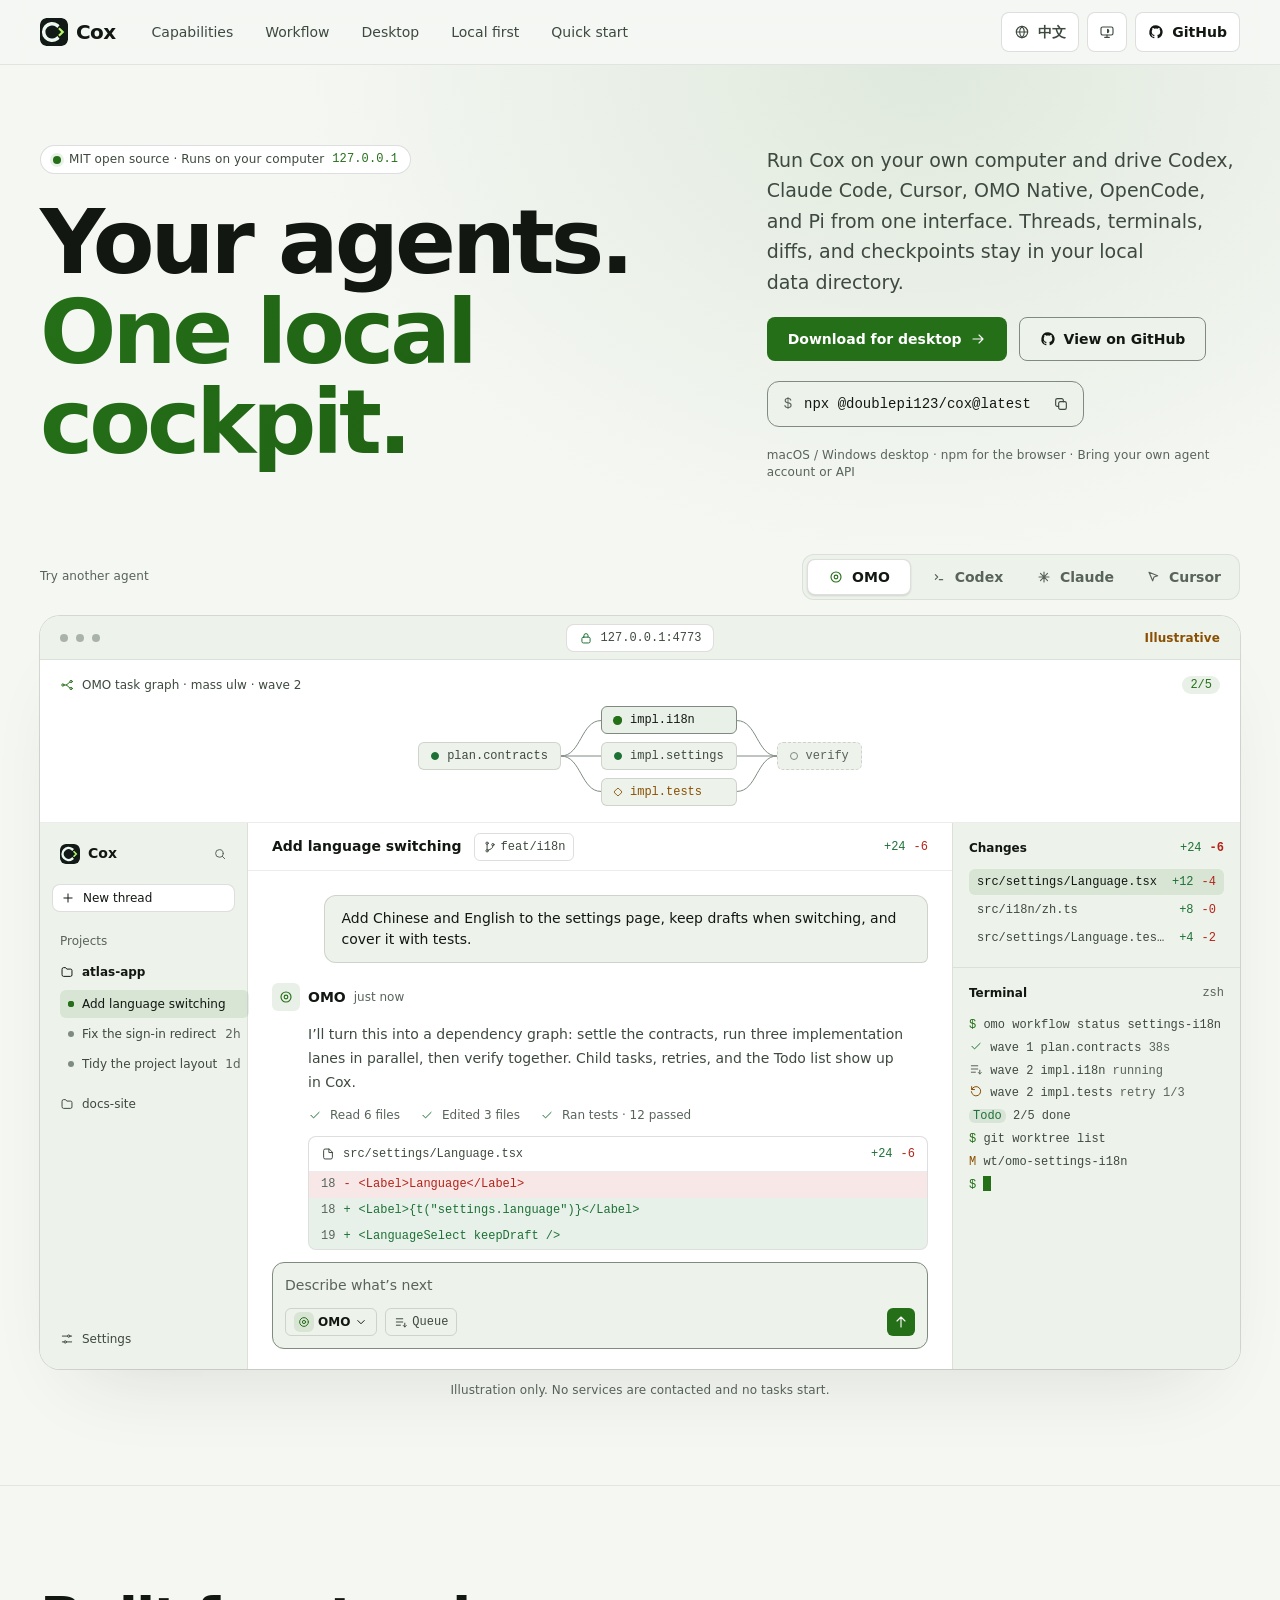
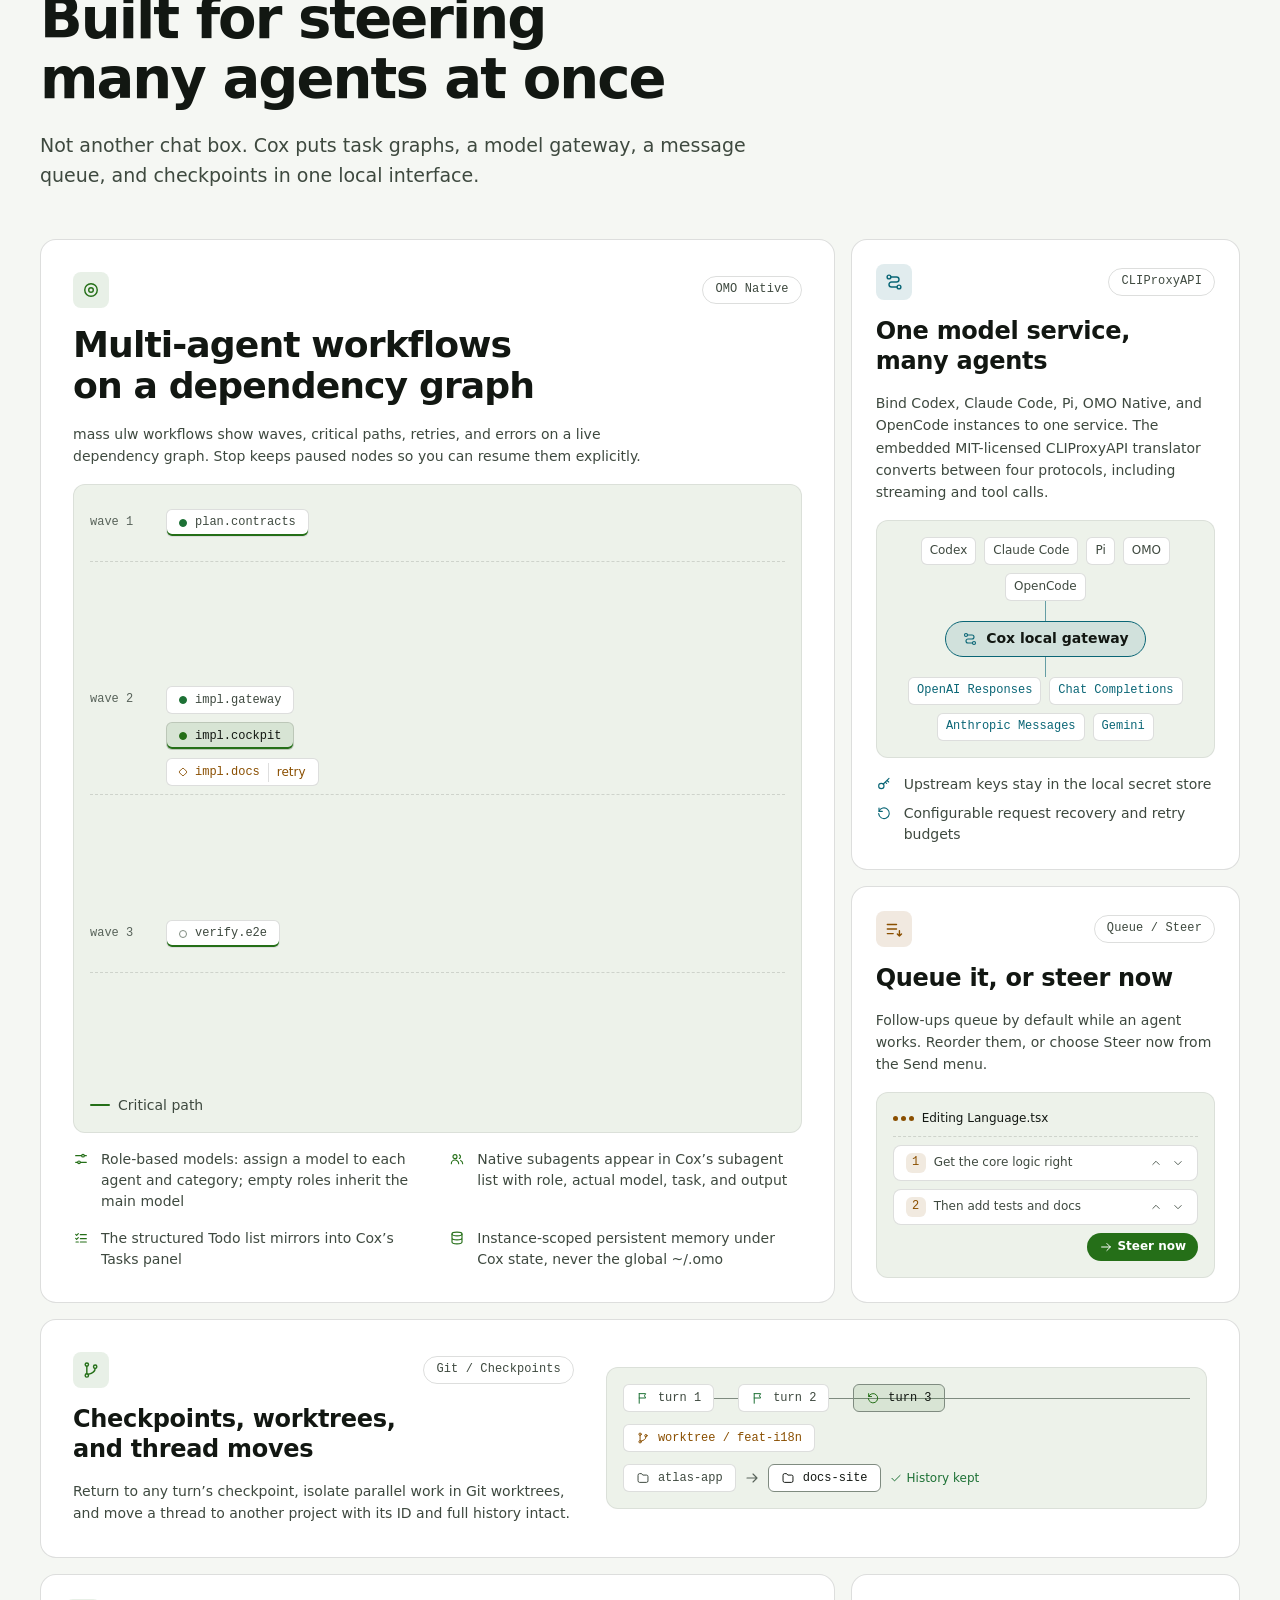
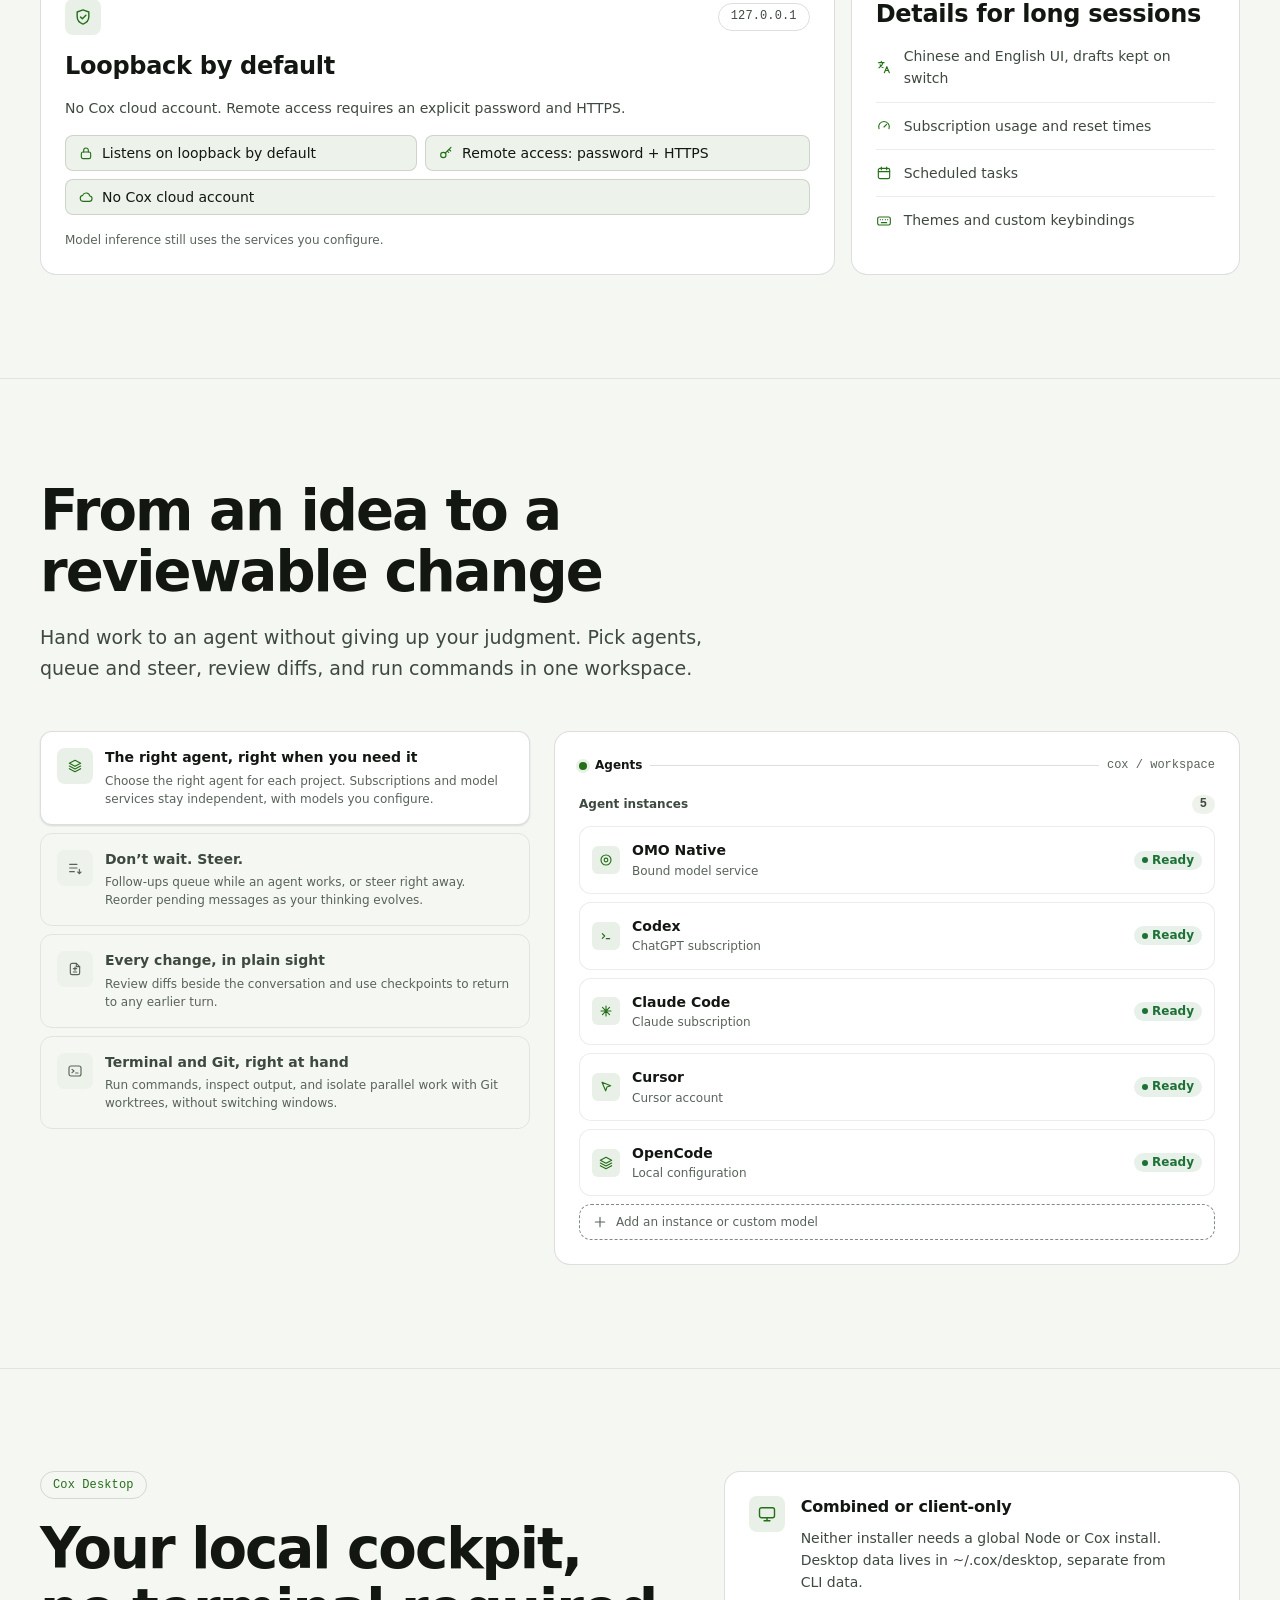
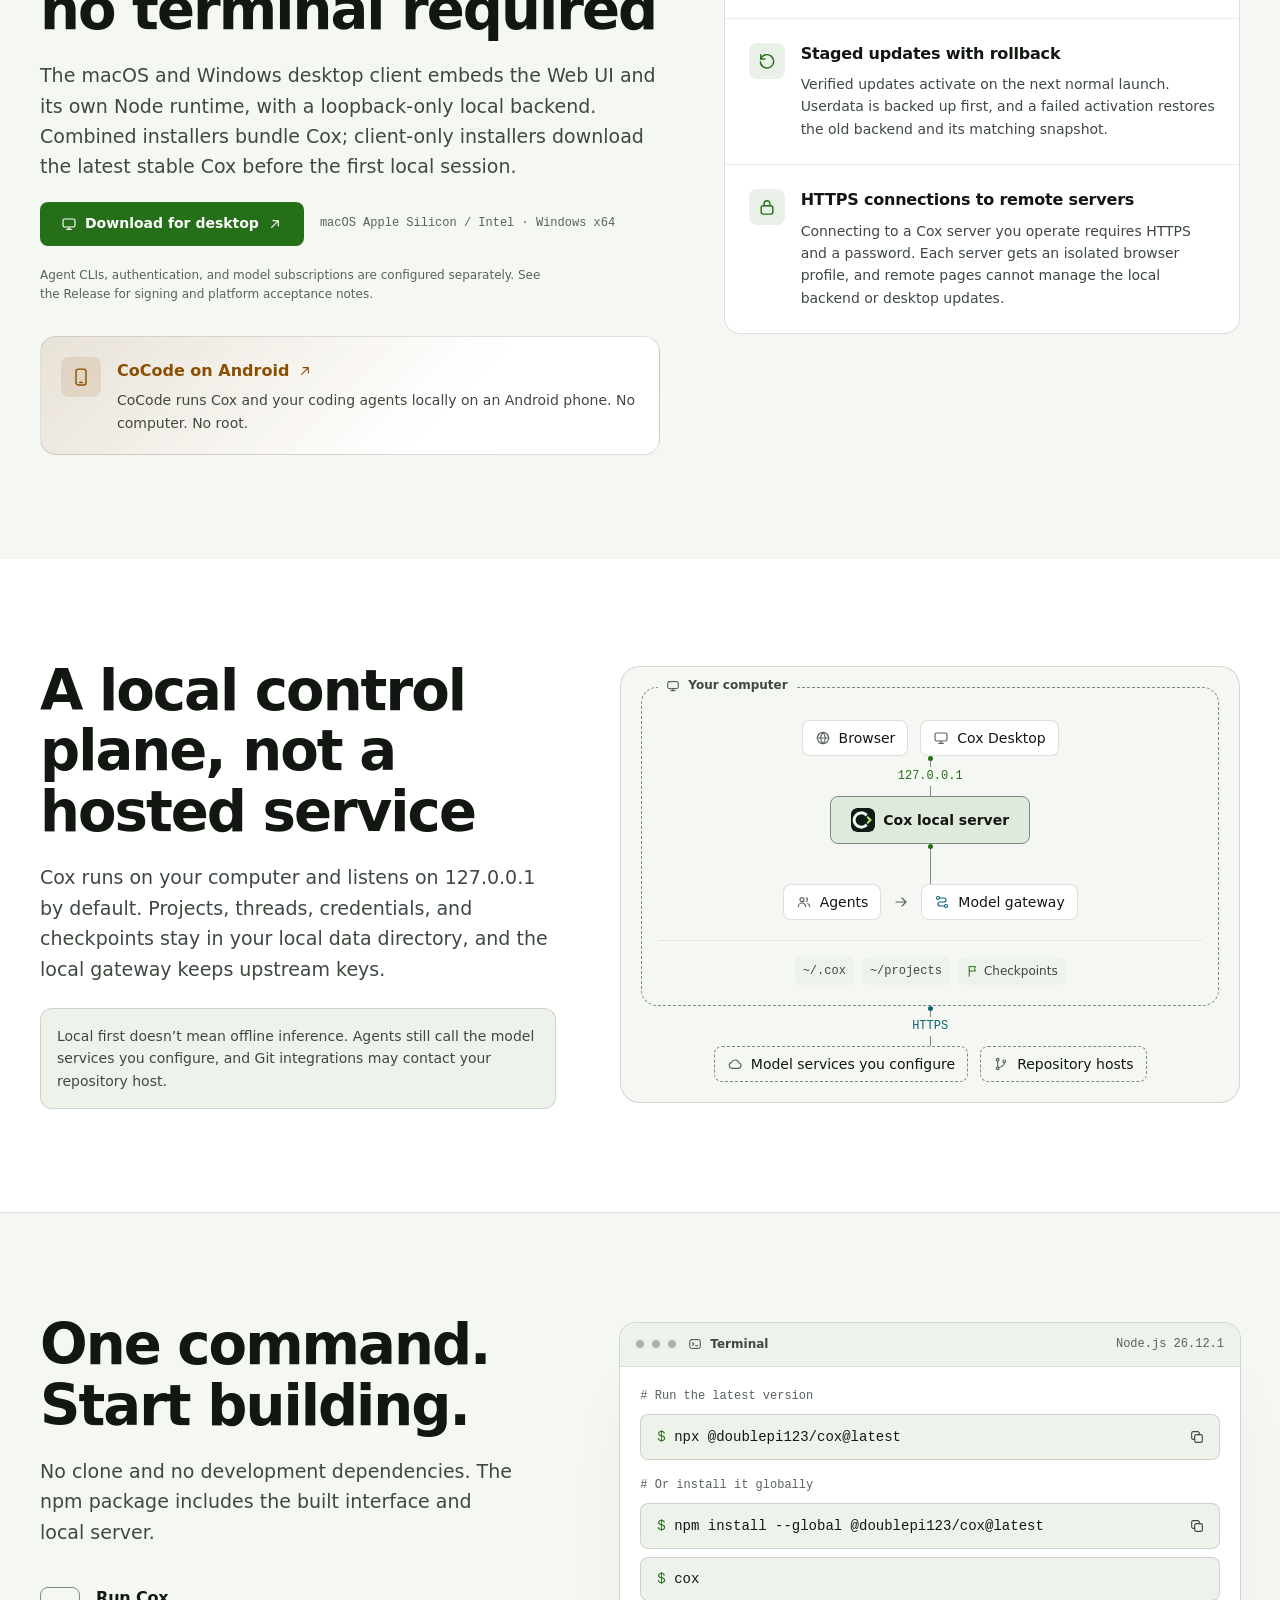
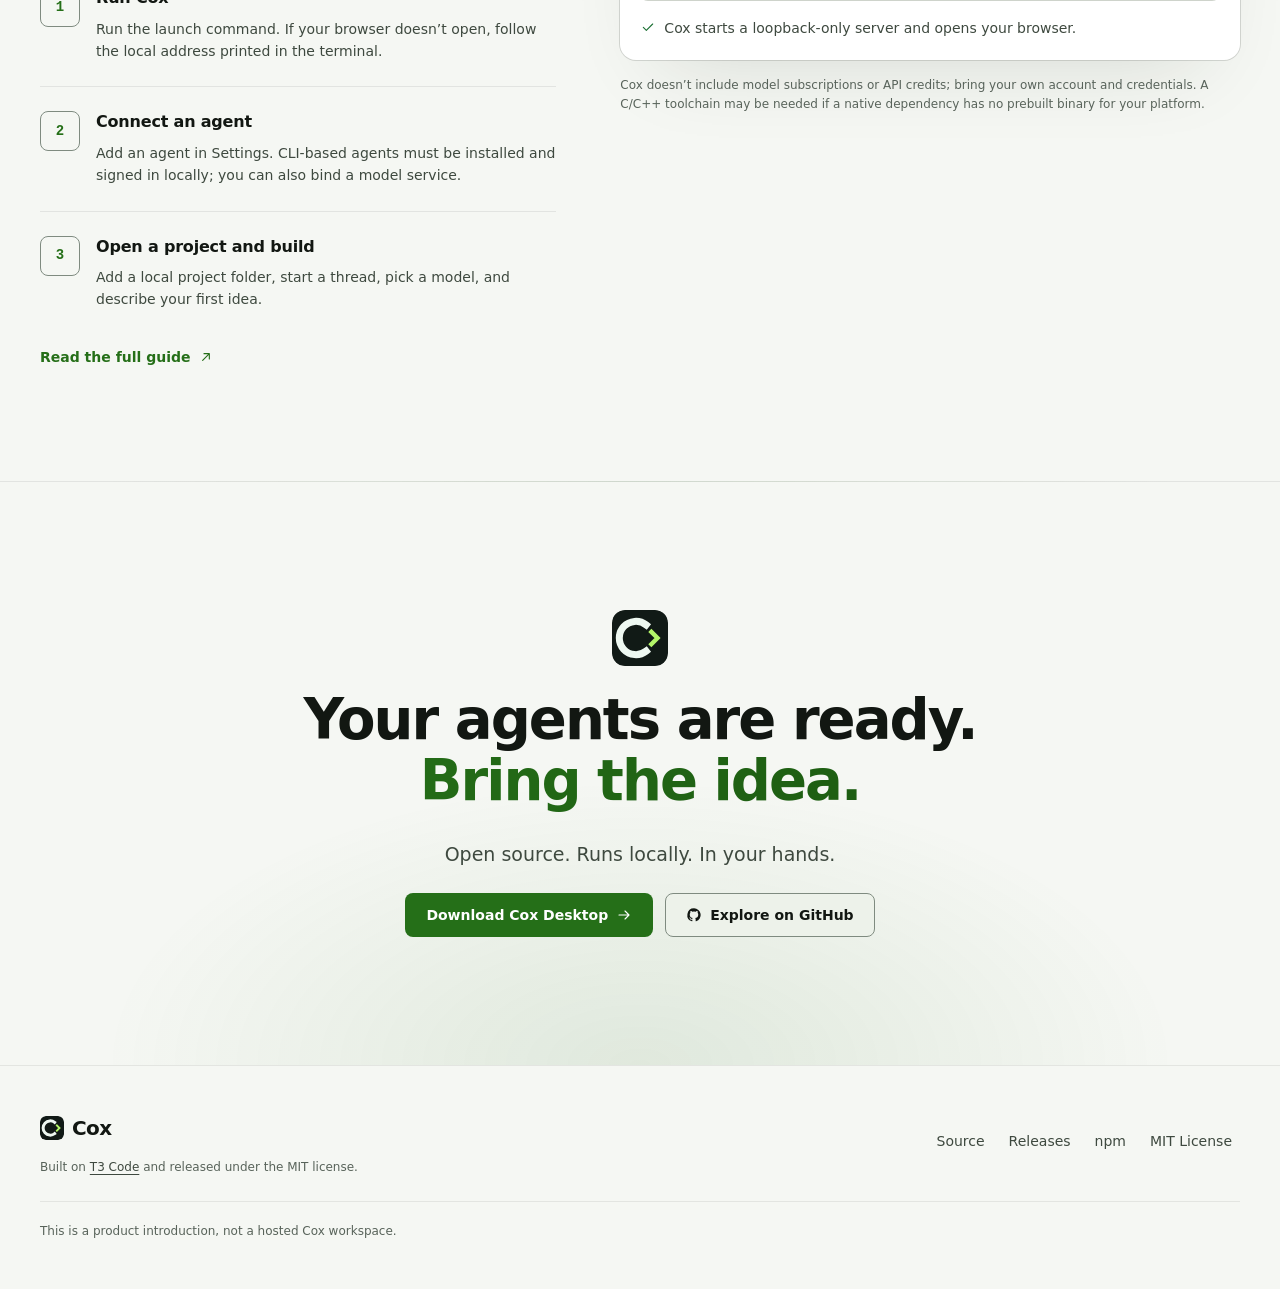
==== commit 5d65ee97: "feat: publish the redesigned Cox and CoCode websites Built from doublepi123/cox b2f6269efc (site/dis" ====
--- a/index.html
+++ b/index.html
@@ -3,29 +3,36 @@
   <head>
     <meta charset="utf-8" />
     <meta name="viewport" content="width=device-width, initial-scale=1, viewport-fit=cover" />
-    <meta name="color-scheme" content="dark" />
-    <meta name="theme-color" content="#090b0a" />
+    <meta name="color-scheme" content="dark light" />
+    <meta name="theme-color" content="#070908" media="(prefers-color-scheme: dark)" />
+    <meta name="theme-color" content="#f5f7f3" media="(prefers-color-scheme: light)" />
     <meta
       name="description"
-      content="Cox 是面向编码智能体的本地 Web 工作台：在浏览器里连接 Codex、Claude、Cursor 等智能体，管理对话、终端与代码变更。"
+      content="Cox 是编码智能体的本地驾驶舱：在浏览器或桌面端驾驶 Codex、Claude Code、Cursor、OMO Native、OpenCode 与 Pi，管理对话、终端、代码变更与检查点。"
     />
-    <meta property="og:title" content="Cox — Your agents. One workspace. All yours." />
+    <meta property="og:title" content="Cox — Your agents. One local cockpit." />
     <meta
       property="og:description"
-      content="Cox is a local Web workspace for coding agents. Connect Codex, Claude, Cursor, and more, then manage threads, terminals, and code changes in your browser."
+      content="Cox is the local cockpit for coding agents. Drive Codex, Claude Code, Cursor, OMO Native, OpenCode, and Pi from your browser or desktop, with threads, terminals, diffs, and checkpoints on your machine."
     />
     <meta property="og:type" content="website" />
-    <meta property="og:url" content="https://doublepi123.github.io/" />
-    <meta property="og:image" content="https://doublepi123.github.io/assets/social.png" />
+    <meta property="og:url" content="https://doublepi.dev/" />
+    <meta property="og:image" content="https://doublepi.dev/assets/social.png" />
     <meta property="og:image:width" content="1200" />
     <meta property="og:image:height" content="630" />
-    <meta property="og:image:alt" content="Cox — Your agents. One workspace. All yours." />
+    <meta property="og:image:alt" content="Cox — Your agents. One local cockpit." />
     <meta name="twitter:card" content="summary_large_image" />
-    <title>Cox — 你的智能体，你的主场</title>
-    <link rel="canonical" href="https://doublepi123.github.io/" />
+    <title>Cox — 你的智能体，同一个本地驾驶舱</title>
+    <link rel="canonical" href="https://doublepi.dev/" />
     <link rel="icon" href="assets/cox.svg" type="image/svg+xml" />
-    <link rel="stylesheet" href="styles.css?v=64f6246a83bf075f" />
-    <script type="module" src="main.js?v=65904e9758de26ca"></script>
+    <link rel="stylesheet" href="styles.css?v=bc6c89a24fab36c9" />
+    <script>
+      try {
+        const theme = localStorage.getItem("cox.site.theme");
+        if (theme === "light" || theme === "dark") document.documentElement.dataset.theme = theme;
+      } catch {}
+    </script>
+    <script type="module" src="main.js?v=1db83f10469c9310"></script>
   </head>
   <body id="top">
     <svg class="sprite" aria-hidden="true" focusable="false">
@@ -42,6 +49,20 @@
           d="M3.5 12h17M12 3.5c2.3 2.4 3.5 5.2 3.5 8.5s-1.2 6.1-3.5 8.5c-2.3-2.4-3.5-5.2-3.5-8.5s1.2-6.1 3.5-8.5Z"
         />
       </symbol>
+      <symbol id="i-sun" viewBox="0 0 24 24">
+        <circle cx="12" cy="12" r="3.75" />
+        <path
+          d="M12 3v2M12 19v2M3 12h2M19 12h2M5.6 5.6l1.4 1.4M17 17l1.4 1.4M5.6 18.4 7 17M17 7l1.4-1.4"
+        />
+      </symbol>
+      <symbol id="i-moon" viewBox="0 0 24 24">
+        <path d="M19.5 14.5A7.5 7.5 0 0 1 9.5 4.5a7.5 7.5 0 1 0 10 10Z" />
+      </symbol>
+      <symbol id="i-system" viewBox="0 0 24 24">
+        <rect x="3" y="4.5" width="18" height="12" rx="2.5" />
+        <path d="M8.5 20h7M12 16.5V20" />
+        <path fill="currentColor" stroke="none" d="M12 7a3.5 3.5 0 0 1 0 7Z" />
+      </symbol>
       <symbol id="i-arrow-right" viewBox="0 0 24 24"><path d="M4.5 12h15M13.5 6l6 6-6 6" /></symbol>
       <symbol id="i-arrow-up-right" viewBox="0 0 24 24"><path d="M7 17 17 7M9 7h8v8" /></symbol>
       <symbol id="i-arrow-up" viewBox="0 0 24 24"><path d="M12 19.5v-15M6 10.5l6-6 6 6" /></symbol>
@@ -57,6 +78,10 @@
         <rect x="5" y="10.5" width="14" height="10" rx="2.5" />
         <path d="M8.5 10.5V8a3.5 3.5 0 0 1 7 0v2.5" />
       </symbol>
+      <symbol id="i-shield" viewBox="0 0 24 24">
+        <path d="M12 3.5 19 6v5.5c0 4.2-2.9 7.6-7 9-4.1-1.4-7-4.8-7-9V6Z" />
+        <path d="m9 12 2.2 2.2L15.5 10" />
+      </symbol>
       <symbol id="i-search" viewBox="0 0 24 24">
         <circle cx="11" cy="11" r="6.5" />
         <path d="m16 16 4 4" />
@@ -86,6 +111,7 @@
         <path d="M13.5 3.5v6h6" />
       </symbol>
       <symbol id="i-chevron-down" viewBox="0 0 24 24"><path d="m6.5 9.5 5.5 5.5 5.5-5.5" /></symbol>
+      <symbol id="i-chevron-up" viewBox="0 0 24 24"><path d="m6.5 14.5 5.5-5.5 5.5 5.5" /></symbol>
       <symbol id="i-queue" viewBox="0 0 24 24">
         <path d="M4 6.5h11M4 12h11M4 17.5h7M18.5 14v6.5M16 18l2.5 2.5L21 18" />
       </symbol>
@@ -128,6 +154,10 @@
         <rect x="3" y="4.5" width="18" height="12" rx="2.5" />
         <path d="M8.5 20h7M12 16.5V20" />
       </symbol>
+      <symbol id="i-phone" viewBox="0 0 24 24">
+        <rect x="6" y="2.5" width="12" height="19" rx="3" />
+        <path d="M10.5 18.5h3" />
+      </symbol>
       <symbol id="i-cloud" viewBox="0 0 24 24">
         <path d="M7.5 18.5H17a4 4 0 0 0 .6-7.96A5.5 5.5 0 0 0 7 9.6a4.5 4.5 0 0 0 .5 8.9Z" />
       </symbol>
@@ -139,12 +169,6 @@
         <path d="M4.5 16a8 8 0 1 1 15 0" />
         <path d="m12 13.5 4-4" />
       </symbol>
-      <symbol id="i-palette" viewBox="0 0 24 24">
-        <path
-          d="M12 3.5a8.5 8.5 0 1 0 0 17c1.2 0 1.8-.8 1.8-1.7 0-1.4-1.3-1.9-1.3-3.2 0-1 .8-1.6 1.8-1.6h2.2a4 4 0 0 0 4-4c0-3.6-3.8-6.5-8.5-6.5Z"
-        />
-        <path d="M7.5 11.5h.01M10 7.5h.01M14.5 7.5h.01" />
-      </symbol>
       <symbol id="i-keyboard" viewBox="0 0 24 24">
         <rect x="2.5" y="6" width="19" height="12" rx="2.5" />
         <path d="M6.5 10h.01M10 10h.01M14 10h.01M17.5 10h.01M8 14.5h8" />
@@ -153,17 +177,31 @@
         <circle cx="8" cy="15" r="4" />
         <path d="m11 12 8.5-8.5M16.5 6.5 19 9M14 9l2 2" />
       </symbol>
-      <symbol id="i-archive" viewBox="0 0 24 24">
-        <rect x="3.5" y="4.5" width="17" height="4.5" rx="1.5" />
-        <path d="M5 9v9a2 2 0 0 0 2 2h10a2 2 0 0 0 2-2V9M10 13h4" />
-      </symbol>
-      <symbol id="i-package" viewBox="0 0 24 24">
-        <path d="m12 3 8 4.5v9L12 21l-8-4.5v-9Z" />
-        <path d="m4 7.5 8 4.5 8-4.5M12 12v9" />
-      </symbol>
-      <symbol id="i-sparkles" viewBox="0 0 24 24">
-        <path d="m11 3.5 1.8 5.2 5.2 1.8-5.2 1.8-1.8 5.2-1.8-5.2L4 10.5l5.2-1.8Z" />
-        <path d="m18.5 15.5.7 1.8 1.8.7-1.8.7-.7 1.8-.7-1.8-1.8-.7 1.8-.7Z" />
+      <symbol id="i-graph" viewBox="0 0 24 24">
+        <circle cx="5" cy="12" r="2" />
+        <circle cx="19" cy="6" r="2" />
+        <circle cx="19" cy="18" r="2" />
+        <path d="M7 12h4m0 0 6-5.2M11 12l6 5.2" />
+      </symbol>
+      <symbol id="i-users" viewBox="0 0 24 24">
+        <circle cx="9" cy="8.5" r="3" />
+        <path d="M3.5 19a5.5 5.5 0 0 1 11 0M15.5 5.8a3 3 0 0 1 0 5.4M17.5 14.2a5.5 5.5 0 0 1 3 4.8" />
+      </symbol>
+      <symbol id="i-list" viewBox="0 0 24 24">
+        <path d="m4 6.5 1.5 1.5L8 5.5M4 12.5l1.5 1.5L8 11.5M11 7h9M11 13h9M4.5 18h3.5M11 18h9" />
+      </symbol>
+      <symbol id="i-database" viewBox="0 0 24 24">
+        <ellipse cx="12" cy="6" rx="7.5" ry="2.75" />
+        <path d="M4.5 6v12c0 1.5 3.4 2.75 7.5 2.75s7.5-1.25 7.5-2.75V6M4.5 12c0 1.5 3.4 2.75 7.5 2.75s7.5-1.25 7.5-2.75" />
+      </symbol>
+      <symbol id="i-route" viewBox="0 0 24 24">
+        <circle cx="6" cy="6" r="2.25" />
+        <circle cx="18" cy="18" r="2.25" />
+        <path d="M8.25 6H15a3 3 0 0 1 0 6H9a3 3 0 0 0 0 6h6.75" />
+      </symbol>
+      <symbol id="i-agent-omo" viewBox="0 0 24 24">
+        <circle cx="12" cy="12" r="7.5" />
+        <circle cx="12" cy="12" r="2.75" />
       </symbol>
       <symbol id="i-agent-codex" viewBox="0 0 24 24">
         <path d="m6.5 8.5 3.5 3.5-3.5 3.5M12.5 16h5" />
@@ -178,12 +216,13 @@
 
     <a class="skip-link" href="#main" data-i18n="skip">跳到内容</a>
 
-    <header class="site-header">
+    <header class="site-header" data-header>
       <div class="wrap header-inner">
         <a class="brand" href="#top" aria-label="Cox"
-          ><img src="assets/cox.svg" width="30" height="30" alt="" /><span>Cox</span></a
+          ><img src="assets/cox.svg" width="28" height="28" alt="" /><span>Cox</span></a
         >
         <nav class="site-nav" aria-label="主导航" data-i18n-aria="nav.label">
+          <a href="#capabilities" data-i18n="nav.capabilities">能力</a>
           <a href="#workflow" data-i18n="nav.workflow">工作流</a>
           <a href="#desktop" data-i18n="nav.desktop">桌面版</a>
           <a href="#local" data-i18n="nav.local">本地优先</a>
@@ -191,7 +230,7 @@
         </nav>
         <div class="header-actions">
           <button
-            class="language-button"
+            class="header-button"
             type="button"
             lang="en"
             aria-label="Switch to English"
@@ -200,30 +239,43 @@
             <svg class="icon" aria-hidden="true"><use href="#i-globe" /></svg
             ><span data-language-label>EN</span>
           </button>
-          <a class="header-github" href="https://github.com/doublepi123/cox">
-            <svg class="icon" aria-hidden="true"><use href="#i-github" /></svg><span>GitHub</span
-            ><svg class="icon arrow" aria-hidden="true"><use href="#i-arrow-up-right" /></svg>
-          </a>
+          <button
+            class="header-button theme-button"
+            type="button"
+            aria-label="颜色主题：跟随系统"
+            title="颜色主题：跟随系统"
+            data-theme-toggle
+            data-theme-mode="system"
+          >
+            <svg class="icon icon-system" aria-hidden="true"><use href="#i-system" /></svg
+            ><svg class="icon icon-light" aria-hidden="true"><use href="#i-sun" /></svg
+            ><svg class="icon icon-dark" aria-hidden="true"><use href="#i-moon" /></svg>
+          </button>
+          <a class="header-button header-github" href="https://github.com/doublepi123/cox" aria-label="GitHub"
+            ><svg class="icon" aria-hidden="true"><use href="#i-github" /></svg
+            ><span class="header-github-text">GitHub</span></a
+          >
         </div>
       </div>
     </header>
 
     <main id="main">
       <section class="hero" aria-labelledby="hero-title">
+        <canvas class="hero-lattice" aria-hidden="true" data-lattice></canvas>
         <div class="wrap hero-inner">
-          <div class="hero-copy">
-            <p class="hero-eyebrow" data-i18n="hero.eyebrow">面向编码智能体的本地工作台</p>
-            <p class="hero-badge">
-              <span data-i18n="hero.badge">MIT 开源</span>
+          <div class="hero-head">
+            <p class="status-pill">
+              <span class="status-dot" aria-hidden="true"></span
+              ><span data-i18n="hero.status">MIT 开源 · 运行在你的电脑上</span
+              ><code>127.0.0.1</code>
             </p>
             <h1 id="hero-title">
               <span class="title-line" data-i18n="hero.line1a">你的智能体</span>
-              <span class="title-line title-accent" data-i18n="hero.line1b">一个工作台</span>
+              <span class="title-line title-accent" data-i18n="hero.line1b">同一个​本地驾驶舱</span>
             </h1>
-            <p class="hero-lead" data-i18n="hero.description">
-              把 Codex、Claude、Cursor
-              等编码智能体带进同一个工作台。从对话、终端到代码变更，让开发回到你的电脑。
-            </p>
+          </div>
+          <div class="hero-side">
+            <p class="hero-lead" data-i18n="hero.description">在自己的电脑上运行 Cox，用一个界面驾驶 Codex、Claude Code、Cursor、OMO Native、OpenCode 与 Pi。对话、终端、差异与检查点都留在你的本地数据目录。</p>
             <div class="hero-actions">
               <a class="button button-primary" href="#desktop"
                 ><span data-i18n="hero.cta">下载桌面版</span
@@ -234,44 +286,37 @@
                 ><span data-i18n="hero.source">在 GitHub 查看</span></a
               >
             </div>
-            <div class="hero-install">
-              <div class="command">
-                <span class="command-prompt" aria-hidden="true">$</span
-                ><code>npx @doublepi123/cox@latest</code>
-                <button
-                  class="copy-button"
-                  type="button"
-                  data-copy="npx @doublepi123/cox@latest"
-                  aria-label="复制启动命令"
-                  data-i18n-aria="copy.command"
-                >
-                  <svg class="icon icon-copy" aria-hidden="true"><use href="#i-copy" /></svg
-                  ><svg class="icon icon-check" aria-hidden="true"><use href="#i-check" /></svg>
+            <div class="command">
+              <span class="command-prompt" aria-hidden="true">$</span
+              ><code>npx @doublepi123/cox@latest</code>
+              <button
+                class="copy-button"
+                type="button"
+                data-copy="npx @doublepi123/cox@latest"
+                aria-label="复制启动命令"
+                data-i18n-aria="copy.command"
+              >
+                <svg class="icon icon-copy" aria-hidden="true"><use href="#i-copy" /></svg
+                ><svg class="icon icon-check" aria-hidden="true"><use href="#i-check" /></svg>
+              </button>
+            </div>
+            <p class="hero-note" data-i18n="hero.note">macOS / Windows 桌面版 · npm 运行浏览器版 · 自备智能体账号或 API</p>
+          </div>
+
+          <div class="hero-stage">
+            <div class="demo-controls">
+              <span class="demo-switch-label" id="demo-switch-label" data-i18n="demo.switch">切换示例智能体</span>
+              <div class="segmented" role="group" aria-labelledby="demo-switch-label">
+                <button type="button" data-provider="omo" aria-pressed="true">
+                  <svg class="icon" aria-hidden="true"><use href="#i-agent-omo" /></svg>OMO
                 </button>
-              </div>
-              <p class="hero-note" data-i18n="hero.note">
-                macOS / Windows · npm 运行浏览器版 · 需自备智能体账号或 API
-              </p>
-            </div>
-          </div>
-
-          <div class="hero-stage">
-            <span class="stage-note stage-note-top" aria-hidden="true"
-              ><span class="note-line"></span
-              ><span data-i18n="hero.stageNote">一个窗口，完整上下文</span></span
-            >
-            <div class="demo-controls">
-              <span class="demo-switch-label" id="demo-switch-label" data-i18n="demo.switch"
-                >切换示例智能体</span
-              >
-              <div class="segmented" role="group" aria-labelledby="demo-switch-label">
-                <button type="button" data-provider="codex" aria-pressed="true">
+                <button type="button" data-provider="codex" aria-pressed="false" tabindex="-1">
                   <svg class="icon" aria-hidden="true"><use href="#i-agent-codex" /></svg>Codex
                 </button>
-                <button type="button" data-provider="claude" aria-pressed="false">
+                <button type="button" data-provider="claude" aria-pressed="false" tabindex="-1">
                   <svg class="icon" aria-hidden="true"><use href="#i-agent-claude" /></svg>Claude
                 </button>
-                <button type="button" data-provider="cursor" aria-pressed="false">
+                <button type="button" data-provider="cursor" aria-pressed="false" tabindex="-1">
                   <svg class="icon" aria-hidden="true"><use href="#i-agent-cursor" /></svg>Cursor
                 </button>
               </div>
@@ -283,14 +328,46 @@
                 aria-label="Cox 界面示意"
                 data-i18n-aria="demo.label"
                 data-demo
-                data-agent="codex"
+                data-agent="omo"
               >
                 <div class="window-bar">
                   <span class="window-dots"><i></i><i></i><i></i></span>
                   <span class="window-url"
                     ><svg class="icon"><use href="#i-lock" /></svg>127.0.0.1:4773</span
                   >
-                  <span class="window-spacer"></span>
+                  <span class="window-badge" data-i18n="demo.illustrative">示意</span>
+                </div>
+                <div class="dag" data-dag data-dag-agent="omo">
+                  <div class="dag-head">
+                    <svg class="icon"><use href="#i-graph" /></svg
+                    ><span class="dag-label" data-dag-label>OMO 任务图 · mass ulw · 第 2 波</span
+                    ><span class="dag-progress" data-dag-progress>2/5</span>
+                  </div>
+                  <div class="dag-graph">
+                    <span class="dag-node" data-dag-node="0" data-state="done"
+                      ><span class="dag-state"></span><code>plan.contracts</code></span
+                    >
+                    <svg class="dag-edges" viewBox="0 0 40 96" preserveAspectRatio="none">
+                      <path d="M0 48C20 48 20 14 40 14M0 48H40M0 48C20 48 20 82 40 82" />
+                    </svg>
+                    <span class="dag-lanes">
+                      <span class="dag-node" data-dag-node="1" data-state="running"
+                        ><span class="dag-state"></span><code>impl.i18n</code></span
+                      >
+                      <span class="dag-node" data-dag-node="2" data-state="done"
+                        ><span class="dag-state"></span><code>impl.settings</code></span
+                      >
+                      <span class="dag-node" data-dag-node="3" data-state="retry"
+                        ><span class="dag-state"></span><code>impl.tests</code></span
+                      >
+                    </span>
+                    <svg class="dag-edges" viewBox="0 0 40 96" preserveAspectRatio="none">
+                      <path d="M0 14C20 14 20 48 40 48M0 48H40M0 82C20 82 20 48 40 48" />
+                    </svg>
+                    <span class="dag-node" data-dag-node="4" data-state="wait"
+                      ><span class="dag-state"></span><code>verify</code></span
+                    >
+                  </div>
                 </div>
                 <div class="window-body">
                   <div class="app-sidebar">
@@ -332,29 +409,24 @@
                   </div>
                   <div class="app-main">
                     <div class="app-header">
-                      <svg class="icon app-menu"><use href="#i-menu" /></svg
-                      ><span class="app-title" data-i18n="demo.thread">添加中英文切换</span
+                      <span class="app-title" data-i18n="demo.thread">添加中英文切换</span
                       ><span class="chip"
                         ><svg class="icon"><use href="#i-branch" /></svg>feat/i18n</span
                       ><span class="diff-stat app-stat"><b>+24</b><i>-6</i></span>
                     </div>
                     <div class="app-timeline">
-                      <p class="msg-user" data-i18n="demo.prompt">
-                        为设置页添加中英文切换，切换时保留用户草稿，并补上测试。
-                      </p>
+                      <p class="msg-user" data-i18n="demo.prompt">为设置页添加中英文切换，切换时保留用户草稿，并补上测试。</p>
                       <div class="msg-agent">
                         <div class="agent-head">
-                          <span class="agent-avatar is-live"
+                          <span class="agent-avatar"
+                            ><svg class="icon glyph-omo"><use href="#i-agent-omo" /></svg
                             ><svg class="icon glyph-codex"><use href="#i-agent-codex" /></svg
                             ><svg class="icon glyph-claude"><use href="#i-agent-claude" /></svg
-                            ><svg class="icon glyph-cursor">
-                              <use href="#i-agent-cursor" /></svg></span
-                          ><strong data-agent-name>Codex</strong
+                            ><svg class="icon glyph-cursor"><use href="#i-agent-cursor" /></svg></span
+                          ><strong data-agent-name>OMO</strong
                           ><span class="agent-time" data-i18n="demo.justnow">刚刚</span>
                         </div>
-                        <p class="agent-text" data-agent-message>
-                          先梳理现有的语言设置，再把界面文案移入语言资源。你的代码、路径和草稿保持原样。
-                        </p>
+                        <p class="agent-text" data-agent-message>我把任务拆成依赖图：先定接口契约，再分三路并行实现，最后统一验证。子任务、重试和 Todo 都会显示在 Cox 里。</p>
                         <ul class="work-log">
                           <li>
                             <svg class="icon"><use href="#i-check" /></svg
@@ -391,27 +463,23 @@
                       </div>
                     </div>
                     <div class="app-composer">
-                      <div class="composer-box">
-                        <p class="composer-placeholder" data-i18n="demo.followup">
-                          继续描述你的想法…
-                        </p>
-                        <div class="composer-row">
-                          <span class="chip chip-agent"
-                            ><span class="agent-avatar is-live is-small"
-                              ><svg class="icon glyph-codex"><use href="#i-agent-codex" /></svg
-                              ><svg class="icon glyph-claude"><use href="#i-agent-claude" /></svg
-                              ><svg class="icon glyph-cursor">
-                                <use href="#i-agent-cursor" /></svg></span
-                            ><span data-agent-name>Codex</span
-                            ><svg class="icon"><use href="#i-chevron-down" /></svg
-                          ></span>
-                          <span class="chip"
-                            ><svg class="icon"><use href="#i-queue" /></svg
-                            ><span data-i18n="demo.queue">排队</span></span
-                          ><span class="send-button"
-                            ><svg class="icon"><use href="#i-arrow-up" /></svg
-                          ></span>
-                        </div>
+                      <p class="composer-placeholder" data-i18n="demo.followup">继续描述你的想法</p>
+                      <div class="composer-row">
+                        <span class="chip chip-agent"
+                          ><span class="agent-avatar is-small"
+                            ><svg class="icon glyph-omo"><use href="#i-agent-omo" /></svg
+                            ><svg class="icon glyph-codex"><use href="#i-agent-codex" /></svg
+                            ><svg class="icon glyph-claude"><use href="#i-agent-claude" /></svg
+                            ><svg class="icon glyph-cursor"><use href="#i-agent-cursor" /></svg></span
+                          ><span data-agent-name>OMO</span
+                          ><svg class="icon"><use href="#i-chevron-down" /></svg
+                        ></span>
+                        <span class="chip"
+                          ><svg class="icon"><use href="#i-queue" /></svg
+                          ><span data-i18n="demo.queue">排队</span></span
+                        ><span class="send-button"
+                          ><svg class="icon"><use href="#i-arrow-up" /></svg
+                        ></span>
                       </div>
                     </div>
                   </div>
@@ -434,7 +502,7 @@
                         <span data-i18n="demo.terminal">终端</span
                         ><span class="panel-shell">zsh</span>
                       </div>
-                      <div class="term-lines">
+                      <div class="term-lines" data-agent-terminal>
                         <div><span class="t-prompt">$</span> pnpm test settings</div>
                         <div>
                           <svg class="icon t-ok"><use href="#i-check" /></svg> keeps the draft
@@ -444,10 +512,6 @@
                           <svg class="icon t-ok"><use href="#i-check" /></svg> renders zh and en
                           <span class="t-dim">18ms</span>
                         </div>
-                        <div>
-                          <svg class="icon t-ok"><use href="#i-check" /></svg> saves the choice
-                          <span class="t-dim">11ms</span>
-                        </div>
                         <div><span class="t-pass">Tests</span> 12 passed</div>
                         <div><span class="t-prompt">$</span> git status --short</div>
                         <div><span class="t-mod">M</span> src/settings/Language.tsx</div>
@@ -460,55 +524,218 @@
               </div>
               <figcaption data-i18n="demo.caption">界面示意，不会连接服务或启动任务。</figcaption>
             </figure>
-            <div class="local-stamp">
-              <svg class="icon" aria-hidden="true"><use href="#i-lock" /></svg
-              ><span data-i18n="hero.localStamp">本地控制面</span><strong>127.0.0.1</strong>
-            </div>
-          </div>
-        </div>
-        <div class="wrap hero-bottom">
-          <span data-i18n="hero.bottom">少切换窗口，多专注构建。</span
-          ><a href="#workflow" aria-label="探索工作流" data-i18n-aria="hero.explore"
-            ><svg class="icon" aria-hidden="true"><use href="#i-arrow-down" /></svg
-          ></a>
+          </div>
         </div>
       </section>
 
-      <section class="providers" aria-labelledby="providers-title">
-        <div class="wrap providers-inner">
-          <h2 class="providers-title" id="providers-title" data-i18n="providers.title">
-            带上你已经在用的智能体
-          </h2>
-          <ul class="provider-list">
-            <li>Codex</li>
-            <li>Claude</li>
-            <li>Cursor</li>
-            <li>OpenCode</li>
-            <li>Grok</li>
-            <li>Antigravity</li>
-          </ul>
-          <p class="providers-more" data-i18n="providers.more">以及 ACP 注册表中的更多智能体</p>
+      <section class="section capabilities" id="capabilities" aria-labelledby="caps-title">
+        <div class="wrap">
+          <div class="section-heading">
+            <h2 id="caps-title" data-i18n="caps.title">为同时驾驶​多个智能体​而建</h2>
+            <p class="section-lead" data-i18n="caps.description">不只是又一个聊天框。Cox 把任务图、模型网关、消息队列和检查点放进同一个本地界面。</p>
+          </div>
+          <div class="bento" data-spotlight>
+            <article class="card card-omo">
+              <div class="card-head">
+                <span class="card-icon"><svg class="icon" aria-hidden="true"><use href="#i-agent-omo" /></svg></span
+                ><span class="card-tag">OMO Native</span>
+              </div>
+              <h3 class="card-title-lg" data-i18n="caps.omo.title">依赖图驱动的​多智能体工作流</h3>
+              <p data-i18n="caps.omo.description">mass ulw 工作流用实时依赖图展示波次、关键路径、重试与错误；停止后保留暂停的节点，由你明确恢复。</p>
+              <div class="wave-board" aria-hidden="true">
+                <div class="wave">
+                  <span class="wave-label">wave 1</span>
+                  <span class="wave-node is-done is-critical"><code>plan.contracts</code></span>
+                </div>
+                <div class="wave">
+                  <span class="wave-label">wave 2</span>
+                  <span class="wave-node is-done"><code>impl.gateway</code></span>
+                  <span class="wave-node is-running is-critical"><code>impl.cockpit</code></span>
+                  <span class="wave-node is-retry"
+                    ><code>impl.docs</code><span class="wave-meta" data-i18n="caps.omo.retry">重试</span></span
+                  >
+                </div>
+                <div class="wave">
+                  <span class="wave-label">wave 3</span>
+                  <span class="wave-node is-critical"><code>verify.e2e</code></span>
+                </div>
+                <p class="wave-legend">
+                  <span class="legend-line"></span><span data-i18n="caps.omo.critical">关键路径</span>
+                </p>
+              </div>
+              <ul class="fact-list">
+                <li>
+                  <svg class="icon" aria-hidden="true"><use href="#i-sliders" /></svg
+                  ><span data-i18n="caps.omo.roles">按角色分配模型：每个智能体与类别可绑定不同模型，留空则继承主模型</span>
+                </li>
+                <li>
+                  <svg class="icon" aria-hidden="true"><use href="#i-users" /></svg
+                  ><span data-i18n="caps.omo.subagents">原生子智能体出现在 Cox 的子智能体列表中，含角色、实际模型、任务与输出</span>
+                </li>
+                <li>
+                  <svg class="icon" aria-hidden="true"><use href="#i-list" /></svg
+                  ><span data-i18n="caps.omo.todo">结构化 Todo 同步到 Cox 的任务面板</span>
+                </li>
+                <li>
+                  <svg class="icon" aria-hidden="true"><use href="#i-database" /></svg
+                  ><span data-i18n="caps.omo.memory">按实例隔离的持久记忆，保存在 Cox 状态目录，不使用全局 ~/.omo</span>
+                </li>
+              </ul>
+            </article>
+
+            <article class="card card-gateway">
+              <div class="card-head">
+                <span class="card-icon is-cyan"><svg class="icon" aria-hidden="true"><use href="#i-route" /></svg></span
+                ><span class="card-tag">CLIProxyAPI</span>
+              </div>
+              <h3 data-i18n="caps.gateway.title">一个模型服务，连接多个智能体</h3>
+              <p data-i18n="caps.gateway.description">把 Codex、Claude Code、Pi、OMO Native 与 OpenCode 实例绑定到同一个服务。内置 MIT 许可的 CLIProxyAPI 转换器，在四种协议之间互转，支持流式输出与工具调用。</p>
+              <div class="switchboard" aria-hidden="true">
+                <div class="sb-row">
+                  <span class="sb-chip">Codex</span><span class="sb-chip">Claude Code</span
+                  ><span class="sb-chip">Pi</span><span class="sb-chip">OMO</span
+                  ><span class="sb-chip">OpenCode</span>
+                </div>
+                <span class="sb-link"></span>
+                <div class="sb-hub">
+                  <svg class="icon"><use href="#i-route" /></svg
+                  ><span data-i18n="caps.gateway.hub">Cox 本地网关</span>
+                </div>
+                <span class="sb-link"></span>
+                <div class="sb-protocols">
+                  <code>OpenAI Responses</code><code>Chat Completions</code
+                  ><code>Anthropic Messages</code><code>Gemini</code>
+                </div>
+              </div>
+              <ul class="fact-list is-compact">
+                <li>
+                  <svg class="icon" aria-hidden="true"><use href="#i-key" /></svg
+                  ><span data-i18n="caps.gateway.keys">上游密钥只存于本地密钥库</span>
+                </li>
+                <li>
+                  <svg class="icon" aria-hidden="true"><use href="#i-restore" /></svg
+                  ><span data-i18n="caps.gateway.recovery">可配置的请求恢复与重试预算</span>
+                </li>
+              </ul>
+            </article>
+
+            <article class="card card-queue">
+              <div class="card-head">
+                <span class="card-icon is-amber"><svg class="icon" aria-hidden="true"><use href="#i-queue" /></svg></span
+                ><span class="card-tag">Queue / Steer</span>
+              </div>
+              <h3 data-i18n="caps.queue.title">排队，或立即引导</h3>
+              <p data-i18n="caps.queue.description">智能体工作时，后续消息默认排队。上下调整顺序，或从发送菜单选择立即引导。</p>
+              <div class="mini-queue" aria-hidden="true">
+                <div class="mq-running">
+                  <span class="working-indicator"><i></i><i></i><i></i></span
+                  ><span data-i18n="caps.queue.running">正在编辑 Language.tsx</span>
+                </div>
+                <div class="mq-item">
+                  <span class="mq-index">1</span><span data-i18n="caps.queue.item1">先把核心逻辑做好</span
+                  ><svg class="icon"><use href="#i-chevron-up" /></svg
+                  ><svg class="icon"><use href="#i-chevron-down" /></svg>
+                </div>
+                <div class="mq-item">
+                  <span class="mq-index">2</span><span data-i18n="caps.queue.item2">再补上测试和文档</span
+                  ><svg class="icon"><use href="#i-chevron-up" /></svg
+                  ><svg class="icon"><use href="#i-chevron-down" /></svg>
+                </div>
+                <span class="mq-steer"
+                  ><svg class="icon"><use href="#i-arrow-right" /></svg
+                  ><span data-i18n="caps.queue.steer">立即引导</span></span
+                >
+              </div>
+            </article>
+
+            <article class="card card-git">
+              <div class="card-git-copy">
+                <div class="card-head">
+                  <span class="card-icon"><svg class="icon" aria-hidden="true"><use href="#i-branch" /></svg></span
+                  ><span class="card-tag">Git / Checkpoints</span>
+                </div>
+                <h3 data-i18n="caps.git.title">检查点、工作树与​线程迁移</h3>
+                <p data-i18n="caps.git.description">每一轮都可以回到检查点；Git 工作树隔离并行任务；把线程移动到另一个项目时，保留原 ID 和完整历史。</p>
+              </div>
+              <div class="timeline" aria-hidden="true">
+                <div class="tl-track">
+                  <span class="tl-point is-done"><svg class="icon"><use href="#i-flag" /></svg><code>turn 1</code></span>
+                  <span class="tl-point is-done"><svg class="icon"><use href="#i-flag" /></svg><code>turn 2</code></span>
+                  <span class="tl-point is-current"><svg class="icon"><use href="#i-restore" /></svg><code>turn 3</code></span>
+                </div>
+                <div class="tl-branch">
+                  <svg class="icon"><use href="#i-branch" /></svg><code>worktree / feat-i18n</code>
+                </div>
+                <div class="tl-move">
+                  <span class="tl-chip"><svg class="icon"><use href="#i-folder" /></svg><code>atlas-app</code></span
+                  ><svg class="icon tl-arrow"><use href="#i-arrow-right" /></svg
+                  ><span class="tl-chip is-target"><svg class="icon"><use href="#i-folder" /></svg><code>docs-site</code></span
+                  ><span class="tl-note"><svg class="icon"><use href="#i-check" /></svg><span data-i18n="caps.git.kept">历史保留</span></span>
+                </div>
+              </div>
+            </article>
+
+            <article class="card card-local">
+              <div class="card-head">
+                <span class="card-icon"><svg class="icon" aria-hidden="true"><use href="#i-shield" /></svg></span
+                ><code class="card-tag">127.0.0.1</code>
+              </div>
+              <h3 data-i18n="caps.local.title">默认只监听本机</h3>
+              <p data-i18n="caps.local.description">不需要 Cox 云端账号。远程访问必须设置密码，并通过 HTTPS 连接。</p>
+              <ul class="point-row">
+                <li>
+                  <svg class="icon" aria-hidden="true"><use href="#i-lock" /></svg
+                  ><span data-i18n="caps.local.point1">默认仅监听回环地址</span>
+                </li>
+                <li>
+                  <svg class="icon" aria-hidden="true"><use href="#i-key" /></svg
+                  ><span data-i18n="caps.local.point2">远程访问：密码 + HTTPS</span>
+                </li>
+                <li>
+                  <svg class="icon" aria-hidden="true"><use href="#i-cloud" /></svg
+                  ><span data-i18n="caps.local.point3">无需 Cox 云端账号</span>
+                </li>
+              </ul>
+              <p class="card-caveat" data-i18n="caps.local.caveat">模型推理仍使用你配置的服务。</p>
+            </article>
+
+            <article class="card card-more">
+              <h3 data-i18n="caps.more.title">为长时间工作​准备的细节</h3>
+              <ul class="more-list">
+                <li>
+                  <svg class="icon" aria-hidden="true"><use href="#i-languages" /></svg
+                  ><span data-i18n="caps.more.language">中英双语界面，切换不丢草稿</span>
+                </li>
+                <li>
+                  <svg class="icon" aria-hidden="true"><use href="#i-gauge" /></svg
+                  ><span data-i18n="caps.more.usage">订阅用量与重置时间</span>
+                </li>
+                <li>
+                  <svg class="icon" aria-hidden="true"><use href="#i-calendar" /></svg
+                  ><span data-i18n="caps.more.schedule">定时任务</span>
+                </li>
+                <li>
+                  <svg class="icon" aria-hidden="true"><use href="#i-keyboard" /></svg
+                  ><span data-i18n="caps.more.themes">主题与自定义快捷键</span>
+                </li>
+              </ul>
+            </article>
+          </div>
         </div>
       </section>
 
       <section class="section workflow" id="workflow" aria-labelledby="workflow-title">
         <div class="wrap">
-          <div class="section-heading split-heading">
-            <div>
-              <p class="eyebrow">
-                <span>01</span><span data-i18n="workflow.eyebrow">一个连贯的工作流</span>
-              </p>
-              <h2 id="workflow-title" data-i18n="workflow.title">不止对话，直到交付</h2>
-            </div>
-            <p class="section-lead" data-i18n="workflow.description">
-              把任务交给智能体，也保留对过程的判断。从一次想法到一处可审阅的变更，不必离开工作台。
-            </p>
+          <div class="section-heading">
+            <h2 id="workflow-title" data-i18n="workflow.title">从一个想法，到一处​可审阅的变更</h2>
+            <p class="section-lead" data-i18n="workflow.description">把任务交给智能体，也保留对过程的判断。选择智能体、排队引导、审阅差异、运行命令，都在同一个工作台里。</p>
           </div>
           <div class="workflow-showcase">
             <div
               class="workflow-tabs"
               role="tablist"
               aria-label="工作流功能"
+              aria-orientation="vertical"
               data-i18n-aria="workflow.tabsLabel"
             >
               <button
@@ -520,14 +747,11 @@
                 aria-controls="workflow-panel"
                 data-workflow="providers"
               >
-                <span class="workflow-number">01</span
+                <span class="workflow-icon"><svg class="icon" aria-hidden="true"><use href="#i-layers" /></svg></span
                 ><span class="workflow-tab-copy"
                   ><strong data-i18n="feature.providers.title">你的智能体，随需选择</strong
-                  ><span data-i18n="feature.providers.description"
-                    >为不同项目选择合适的智能体。订阅账号与自有 API
-                    网关独立并存，模型由你配置。</span
-                  ></span
-                ><svg class="icon" aria-hidden="true"><use href="#i-arrow-right" /></svg>
+                  ><span data-i18n="feature.providers.description">为不同项目选择合适的智能体。订阅账号与模型服务独立并存，模型由你配置。</span></span
+                >
               </button>
               <button
                 id="tab-queue"
@@ -539,13 +763,11 @@
                 tabindex="-1"
                 data-workflow="queue"
               >
-                <span class="workflow-number">02</span
+                <span class="workflow-icon"><svg class="icon" aria-hidden="true"><use href="#i-queue" /></svg></span
                 ><span class="workflow-tab-copy"
                   ><strong data-i18n="feature.queue.title">不必等待，随时引导</strong
-                  ><span data-i18n="feature.queue.description"
-                    >智能体工作时，新消息先排队；需要时立即引导。调整顺序，让任务跟上思路。</span
-                  ></span
-                ><svg class="icon" aria-hidden="true"><use href="#i-arrow-right" /></svg>
+                  ><span data-i18n="feature.queue.description">智能体工作时，新消息先排队；需要时立即引导。调整顺序，让任务跟上思路。</span></span
+                >
               </button>
               <button
                 id="tab-review"
@@ -557,13 +779,11 @@
                 tabindex="-1"
                 data-workflow="review"
               >
-                <span class="workflow-number">03</span
+                <span class="workflow-icon"><svg class="icon" aria-hidden="true"><use href="#i-diff" /></svg></span
                 ><span class="workflow-tab-copy"
                   ><strong data-i18n="feature.review.title">每处变更，都看得清</strong
-                  ><span data-i18n="feature.review.description"
-                    >对话旁查看代码差异，用检查点回到之前任意一轮，确认无误再继续。</span
-                  ></span
-                ><svg class="icon" aria-hidden="true"><use href="#i-arrow-right" /></svg>
+                  ><span data-i18n="feature.review.description">对话旁查看代码差异，用检查点回到之前任意一轮，确认无误再继续。</span></span
+                >
               </button>
               <button
                 id="tab-terminal"
@@ -575,13 +795,11 @@
                 tabindex="-1"
                 data-workflow="terminal"
               >
-                <span class="workflow-number">04</span
+                <span class="workflow-icon"><svg class="icon" aria-hidden="true"><use href="#i-terminal" /></svg></span
                 ><span class="workflow-tab-copy"
                   ><strong data-i18n="feature.terminal.title">终端与 Git，就在手边</strong
-                  ><span data-i18n="feature.terminal.description"
-                    >运行命令、查看输出，用 Git 工作树隔离并行任务，不再来回切换窗口。</span
-                  ></span
-                ><svg class="icon" aria-hidden="true"><use href="#i-arrow-right" /></svg>
+                  ><span data-i18n="feature.terminal.description">运行命令、查看输出，用 Git 工作树隔离并行任务，不再来回切换窗口。</span></span
+                >
               </button>
             </div>
             <div
@@ -595,159 +813,141 @@
               <div class="workflow-panel-label">
                 <span class="status-dot" aria-hidden="true"></span
                 ><span data-workflow-status data-i18n="workflow.statusProviders">智能体</span
-                ><span class="panel-label-line"></span><span>Cox / workspace</span>
-              </div>
-              <div class="workflow-view is-active" data-workflow-view="providers">
-                <div class="view-heading">
-                  <span data-i18n="feature.providers.viewTitle">智能体实例</span><span>4</span>
-                </div>
-                <div class="instance">
-                  <span class="agent-avatar is-codex"
-                    ><svg class="icon"><use href="#i-agent-codex" /></svg></span
-                  ><span class="instance-name">Codex</span
-                  ><span class="instance-kind" data-i18n="feature.providers.kind1"
-                    >ChatGPT 订阅</span
-                  ><span class="instance-status" data-i18n="feature.providers.ready">可用</span>
-                </div>
-                <div class="instance">
-                  <span class="agent-avatar is-claude"
-                    ><svg class="icon"><use href="#i-agent-claude" /></svg></span
-                  ><span class="instance-name">Claude</span
-                  ><span class="instance-kind" data-i18n="feature.providers.kind2">Claude 订阅</span
-                  ><span class="instance-status" data-i18n="feature.providers.ready">可用</span>
-                </div>
-                <div class="instance">
-                  <span class="agent-avatar is-cursor"
-                    ><svg class="icon"><use href="#i-agent-cursor" /></svg></span
-                  ><span class="instance-name">Cursor</span
-                  ><span class="instance-kind" data-i18n="feature.providers.kind4">Cursor 账号</span
-                  ><span class="instance-status" data-i18n="feature.providers.ready">可用</span>
-                </div>
-                <div class="instance">
-                  <span class="agent-avatar is-codex"
-                    ><svg class="icon"><use href="#i-layers" /></svg></span
-                  ><span class="instance-name">OpenCode</span
-                  ><span class="instance-kind" data-i18n="feature.providers.kind5">本地配置</span
-                  ><span class="instance-status" data-i18n="feature.providers.ready">可用</span>
-                </div>
-                <div class="view-footnote">
-                  <svg class="icon"><use href="#i-plus" /></svg
-                  ><span data-i18n="feature.providers.add">添加实例或自定义模型</span>
-                </div>
-              </div>
-              <div class="workflow-view" data-workflow-view="queue" hidden>
-                <div class="queue-context">
-                  <span class="agent-avatar is-codex"
-                    ><svg class="icon"><use href="#i-agent-codex" /></svg
-                  ></span>
-                  <div>
-                    <strong>Codex</strong
-                    ><span data-i18n="feature.queue.working"
-                      >正在编辑 src/settings/Language.tsx</span
+                ><span class="panel-label-line"></span><code>cox / workspace</code>
+              </div>
+              <div class="workflow-views">
+                <div class="workflow-view" data-workflow-view="providers">
+                  <div class="view-heading">
+                    <span data-i18n="feature.providers.viewTitle">智能体实例</span><code>5</code>
+                  </div>
+                  <div class="instance">
+                    <span class="agent-avatar"><svg class="icon"><use href="#i-agent-omo" /></svg></span
+                    ><span class="instance-name">OMO Native</span
+                    ><span class="instance-kind" data-i18n="feature.providers.kind3">绑定模型服务</span
+                    ><span class="instance-status" data-i18n="feature.providers.ready">可用</span>
+                  </div>
+                  <div class="instance">
+                    <span class="agent-avatar"><svg class="icon"><use href="#i-agent-codex" /></svg></span
+                    ><span class="instance-name">Codex</span
+                    ><span class="instance-kind" data-i18n="feature.providers.kind1">ChatGPT 订阅</span
+                    ><span class="instance-status" data-i18n="feature.providers.ready">可用</span>
+                  </div>
+                  <div class="instance">
+                    <span class="agent-avatar"><svg class="icon"><use href="#i-agent-claude" /></svg></span
+                    ><span class="instance-name">Claude Code</span
+                    ><span class="instance-kind" data-i18n="feature.providers.kind2">Claude 订阅</span
+                    ><span class="instance-status" data-i18n="feature.providers.ready">可用</span>
+                  </div>
+                  <div class="instance">
+                    <span class="agent-avatar"><svg class="icon"><use href="#i-agent-cursor" /></svg></span
+                    ><span class="instance-name">Cursor</span
+                    ><span class="instance-kind" data-i18n="feature.providers.kind4">Cursor 账号</span
+                    ><span class="instance-status" data-i18n="feature.providers.ready">可用</span>
+                  </div>
+                  <div class="instance">
+                    <span class="agent-avatar"><svg class="icon"><use href="#i-layers" /></svg></span
+                    ><span class="instance-name">OpenCode</span
+                    ><span class="instance-kind" data-i18n="feature.providers.kind5">本地配置</span
+                    ><span class="instance-status" data-i18n="feature.providers.ready">可用</span>
+                  </div>
+                  <div class="view-footnote">
+                    <svg class="icon"><use href="#i-plus" /></svg
+                    ><span data-i18n="feature.providers.add">添加实例或自定义模型</span>
+                  </div>
+                </div>
+                <div class="workflow-view" data-workflow-view="queue" hidden>
+                  <div class="queue-context">
+                    <span class="agent-avatar"><svg class="icon"><use href="#i-agent-codex" /></svg></span>
+                    <div>
+                      <strong>Codex</strong
+                      ><span data-i18n="feature.queue.working">正在编辑 src/settings/Language.tsx</span>
+                    </div>
+                    <span class="working-indicator"><i></i><i></i><i></i></span>
+                  </div>
+                  <div class="view-heading">
+                    <span data-i18n="feature.queue.pending">排队中</span><code>2</code>
+                  </div>
+                  <div class="queue-item">
+                    <svg class="icon"><use href="#i-grip" /></svg><span class="mq-index">1</span
+                    ><span data-i18n="feature.queue.item1">先把核心逻辑做好</span
+                    ><svg class="icon"><use href="#i-chevron-down" /></svg>
+                  </div>
+                  <div class="queue-item">
+                    <svg class="icon"><use href="#i-grip" /></svg><span class="mq-index">2</span
+                    ><span data-i18n="feature.queue.item2">再补上测试和文档</span
+                    ><svg class="icon"><use href="#i-chevron-down" /></svg>
+                  </div>
+                  <div class="steer-box">
+                    <span data-i18n="feature.queue.prompt">现在改变方向？</span
+                    ><span class="mq-steer"
+                      ><svg class="icon"><use href="#i-arrow-right" /></svg
+                      ><span data-i18n="feature.queue.steer">立即引导</span></span
                     >
                   </div>
-                  <span class="working-indicator"><i></i><i></i><i></i></span>
-                </div>
-                <div class="queue-head">
-                  <span data-i18n="feature.queue.pending">排队中</span><span>2</span>
-                </div>
-                <div class="queue-item">
-                  <svg class="icon"><use href="#i-grip" /></svg><span class="queue-index">1</span
-                  ><span data-i18n="feature.queue.item1">先把核心逻辑做好</span
-                  ><svg class="icon"><use href="#i-chevron-down" /></svg>
-                </div>
-                <div class="queue-item">
-                  <svg class="icon"><use href="#i-grip" /></svg><span class="queue-index">2</span
-                  ><span data-i18n="feature.queue.item2">再补上测试和文档</span
-                  ><svg class="icon"><use href="#i-chevron-down" /></svg>
-                </div>
-                <div class="steer-box">
-                  <span data-i18n="feature.queue.prompt">现在改变方向？</span
-                  ><span class="steer"
-                    ><svg class="icon"><use href="#i-arrow-right" /></svg
-                    ><span data-i18n="feature.queue.steer">立即引导</span></span
-                  >
-                </div>
-              </div>
-              <div class="workflow-view" data-workflow-view="review" hidden>
-                <div class="review-meta">
-                  <span class="chip"
-                    ><svg class="icon"><use href="#i-branch" /></svg>feat/i18n</span
-                  ><span class="diff-stat"><b>+24</b><i>-6</i></span>
-                </div>
-                <div class="diff-card is-compact">
-                  <div class="diff-head">
-                    <svg class="icon"><use href="#i-file" /></svg
-                    ><span class="diff-path">src/app.tsx</span
-                    ><span class="diff-stat"><b>+18</b><i>-4</i></span>
-                  </div>
-                  <div class="diff-line is-del">
-                    <span class="ln">42</span><span class="sign">-</span
-                    ><code>return &lt;Login /&gt;;</code>
-                  </div>
-                  <div class="diff-line is-add">
-                    <span class="ln">42</span><span class="sign">+</span
-                    ><code>return &lt;Login next={path} /&gt;;</code>
-                  </div>
-                  <div class="diff-line is-add">
-                    <span class="ln">43</span><span class="sign">+</span
-                    ><code>// preserve the destination</code>
-                  </div>
-                </div>
-                <div class="checkpoint-timeline">
-                  <div class="checkpoint-line"></div>
-                  <div class="checkpoint is-done">
-                    <span>01</span>
-                    <div>
-                      <strong data-i18n="feature.review.turn1">理解需求</strong
-                      ><small data-i18n="feature.review.turn1detail">已创建检查点</small>
-                    </div>
-                    <svg class="icon"><use href="#i-check" /></svg>
-                  </div>
-                  <div class="checkpoint is-current">
-                    <span>02</span>
-                    <div>
-                      <strong data-i18n="feature.review.turn2">实现与测试</strong
-                      ><small data-i18n="feature.review.turn2detail">当前检查点</small>
-                    </div>
-                    <svg class="icon"><use href="#i-restore" /></svg>
-                  </div>
-                </div>
-              </div>
-              <div class="workflow-view" data-workflow-view="terminal" hidden>
-                <div class="mini-terminal-head">
-                  <span class="chip"
-                    ><svg class="icon"><use href="#i-branch" /></svg>feat/i18n</span
-                  ><span class="chip"
-                    ><svg class="icon"><use href="#i-folder" /></svg
-                    ><span data-i18n="feature.terminal.worktree">工作树</span></span
-                  ><span class="panel-shell">zsh</span>
-                </div>
-                <div class="full-terminal">
-                  <div>
-                    <span class="t-prompt">~/projects/atlas-app</span>
-                    <span class="t-branch">feat/i18n</span>
-                  </div>
-                  <div><span class="t-prompt">$</span> pnpm test settings</div>
-                  <div>
-                    <svg class="icon t-ok"><use href="#i-check" /></svg> keeps the draft
-                    <span class="t-dim">42ms</span>
-                  </div>
-                  <div>
-                    <svg class="icon t-ok"><use href="#i-check" /></svg> renders zh and en
-                    <span class="t-dim">18ms</span>
-                  </div>
-                  <div>
-                    <svg class="icon t-ok"><use href="#i-check" /></svg> saves the choice
-                    <span class="t-dim">11ms</span>
-                  </div>
-                  <div class="test-summary">
-                    <span class="t-pass">Tests</span> 12 passed <span class="t-dim">(12)</span>
-                  </div>
-                  <div><span class="t-prompt">$</span> git status --short</div>
-                  <div><span class="t-mod">M</span> src/settings/Language.tsx</div>
-                  <div><span class="t-new">A</span> src/i18n/zh.ts</div>
-                  <div><span class="t-prompt">$</span> <span class="t-cursor"></span></div>
+                </div>
+                <div class="workflow-view" data-workflow-view="review" hidden>
+                  <div class="review-meta">
+                    <span class="chip"><svg class="icon"><use href="#i-branch" /></svg>feat/i18n</span
+                    ><span class="diff-stat"><b>+24</b><i>-6</i></span>
+                  </div>
+                  <div class="diff-card">
+                    <div class="diff-head">
+                      <svg class="icon"><use href="#i-file" /></svg
+                      ><span class="diff-path">src/app.tsx</span
+                      ><span class="diff-stat"><b>+18</b><i>-4</i></span>
+                    </div>
+                    <div class="diff-line is-del">
+                      <span class="ln">42</span><span class="sign">-</span
+                      ><code>return &lt;Login /&gt;;</code>
+                    </div>
+                    <div class="diff-line is-add">
+                      <span class="ln">42</span><span class="sign">+</span
+                      ><code>return &lt;Login next={path} /&gt;;</code>
+                    </div>
+                    <div class="diff-line is-add">
+                      <span class="ln">43</span><span class="sign">+</span
+                      ><code>// preserve the destination</code>
+                    </div>
+                  </div>
+                  <div class="checkpoints">
+                    <div class="checkpoint is-done">
+                      <svg class="icon"><use href="#i-flag" /></svg>
+                      <div>
+                        <strong data-i18n="feature.review.turn1">理解需求</strong
+                        ><small data-i18n="feature.review.turn1detail">已创建检查点</small>
+                      </div>
+                      <svg class="icon checkpoint-mark"><use href="#i-check" /></svg>
+                    </div>
+                    <div class="checkpoint is-current">
+                      <svg class="icon"><use href="#i-flag" /></svg>
+                      <div>
+                        <strong data-i18n="feature.review.turn2">实现与测试</strong
+                        ><small data-i18n="feature.review.turn2detail">当前检查点</small>
+                      </div>
+                      <svg class="icon checkpoint-mark"><use href="#i-restore" /></svg>
+                    </div>
+                  </div>
+                </div>
+                <div class="workflow-view" data-workflow-view="terminal" hidden>
+                  <div class="review-meta">
+                    <span class="chip"><svg class="icon"><use href="#i-branch" /></svg>feat/i18n</span
+                    ><span class="chip"
+                      ><svg class="icon"><use href="#i-folder" /></svg
+                      ><span data-i18n="feature.terminal.worktree">工作树</span></span
+                    ><span class="panel-shell">zsh</span>
+                  </div>
+                  <div class="full-terminal">
+                    <div><span class="t-path">~/projects/atlas-app</span> <span class="t-branch">feat/i18n</span></div>
+                    <div><span class="t-prompt">$</span> pnpm test settings</div>
+                    <div><svg class="icon t-ok"><use href="#i-check" /></svg> keeps the draft <span class="t-dim">42ms</span></div>
+                    <div><svg class="icon t-ok"><use href="#i-check" /></svg> renders zh and en <span class="t-dim">18ms</span></div>
+                    <div><svg class="icon t-ok"><use href="#i-check" /></svg> saves the choice <span class="t-dim">11ms</span></div>
+                    <div><span class="t-pass">Tests</span> 12 passed <span class="t-dim">(12)</span></div>
+                    <div><span class="t-prompt">$</span> git status --short</div>
+                    <div><span class="t-mod">M</span> src/settings/Language.tsx</div>
+                    <div><span class="t-new">A</span> src/i18n/zh.ts</div>
+                    <div><span class="t-prompt">$</span> <span class="t-cursor"></span></div>
+                  </div>
                 </div>
               </div>
             </div>
@@ -758,18 +958,9 @@
       <section class="section desktop" id="desktop" aria-labelledby="desktop-title">
         <div class="wrap desktop-grid">
           <div class="desktop-copy">
-            <a class="mobile-link" href="https://cocode.doublepi.dev/"
-              ><span data-i18n="desktop.mobile">在 Android 上使用 CoCode</span
-              ><svg class="icon" aria-hidden="true"><use href="#i-arrow-up-right" /></svg
-            ></a>
-            <p class="eyebrow">
-              <span>02</span><span data-i18n="desktop.eyebrow">Cox Desktop</span>
-            </p>
-            <h2 id="desktop-title" data-i18n="desktop.title">不开终端，也有你的本地工作台</h2>
-            <p class="section-lead" data-i18n="desktop.description">
-              macOS 与 Windows 桌面客户端，内置独立 Node
-              运行时和仅限回环地址的本地后端。下载、打开，然后继续你的工作。
-            </p>
+            <span class="card-tag">Cox Desktop</span>
+            <h2 id="desktop-title" data-i18n="desktop.title">不开终端，也有你的​本地驾驶舱</h2>
+            <p class="section-lead" data-i18n="desktop.description">macOS 与 Windows 桌面客户端内置 Web 界面和独立 Node 运行时，本地后端只监听回环地址。组合安装包自带 Cox 后端；仅客户端安装包首次本地会话需联网安装最新稳定版 Cox。</p>
             <div class="desktop-downloads">
               <a
                 class="button button-primary"
@@ -778,46 +969,40 @@
                 ><span data-i18n="desktop.download">下载桌面版</span
                 ><svg class="icon" aria-hidden="true"><use href="#i-arrow-up-right" /></svg
               ></a>
-              <span class="desktop-platforms" data-i18n="desktop.platforms"
-                >macOS Apple Silicon / Intel · Windows x64</span
-              >
+              <span class="desktop-platforms" data-i18n="desktop.platforms">macOS Apple Silicon / Intel · Windows x64</span>
             </div>
-            <p class="desktop-note" data-i18n="desktop.note">
-              智能体 CLI、账号认证和模型订阅仍需单独配置。发布签名与平台验收说明见 Release。
-            </p>
+            <p class="desktop-note" data-i18n="desktop.note">智能体 CLI、账号认证和模型订阅仍需单独配置。发布签名与平台验收说明见 Release。</p>
+            <div class="cocode-card">
+              <span class="cocode-icon"><svg class="icon" aria-hidden="true"><use href="#i-phone" /></svg></span>
+              <div>
+                <a class="mobile-link" href="cocode/"
+                  ><span data-i18n="desktop.mobile">在 Android 上使用 CoCode</span
+                  ><svg class="icon" aria-hidden="true"><use href="#i-arrow-up-right" /></svg
+                ></a>
+                <p data-i18n="desktop.mobileDescription">CoCode 在 Android 手机上本地运行 Cox 和编码智能体，无需电脑，也不需要 root。</p>
+              </div>
+            </div>
           </div>
           <div class="desktop-features">
-            <article>
-              <span class="desktop-feature-icon"
-                ><svg class="icon" aria-hidden="true"><use href="#i-monitor" /></svg
-              ></span>
+            <article class="feature-row">
+              <span class="card-icon"><svg class="icon" aria-hidden="true"><use href="#i-monitor" /></svg></span>
               <div>
-                <h3 data-i18n="desktop.feature1.title">打开就用，无需先装 Node</h3>
-                <p data-i18n="desktop.feature1.description">
-                  内置界面、Node 运行时与本地后端；桌面数据与 CLI 分开保存，不影响现有工作区。
-                </p>
+                <h3 data-i18n="desktop.feature1.title">组合包或仅客户端，按需选择</h3>
+                <p data-i18n="desktop.feature1.description">两种安装包都不需要全局安装 Node 或 Cox。桌面数据保存在 ~/.cox/desktop，与 CLI 数据分开。</p>
               </div>
             </article>
-            <article>
-              <span class="desktop-feature-icon"
-                ><svg class="icon" aria-hidden="true"><use href="#i-restore" /></svg
-              ></span>
+            <article class="feature-row">
+              <span class="card-icon"><svg class="icon" aria-hidden="true"><use href="#i-restore" /></svg></span>
               <div>
-                <h3 data-i18n="desktop.feature2.title">更新不中断当前任务</h3>
-                <p data-i18n="desktop.feature2.description">
-                  更新下载后在下次正常启动时生效。激活前备份数据，失败时恢复旧后端及对应数据快照。
-                </p>
+                <h3 data-i18n="desktop.feature2.title">分阶段更新，失败可回滚</h3>
+                <p data-i18n="desktop.feature2.description">更新下载并校验后，在下次正常启动时激活。激活前备份数据，失败时恢复旧后端及对应的数据快照。</p>
               </div>
             </article>
-            <article>
-              <span class="desktop-feature-icon"
-                ><svg class="icon" aria-hidden="true"><use href="#i-lock" /></svg
-              ></span>
+            <article class="feature-row">
+              <span class="card-icon"><svg class="icon" aria-hidden="true"><use href="#i-lock" /></svg></span>
               <div>
-                <h3 data-i18n="desktop.feature3.title">桌面体验，仍然本地</h3>
-                <p data-i18n="desktop.feature3.description">
-                  保留本地认证与 Origin 校验，后端只监听 127.0.0.1；macOS 关闭窗口后，任务继续运行。
-                </p>
+                <h3 data-i18n="desktop.feature3.title">通过 HTTPS 连接远程服务器</h3>
+                <p data-i18n="desktop.feature3.description">连接你自己运营的 Cox 服务器需要 HTTPS 与密码。每个服务器使用独立的浏览器配置，远程页面无法管理本地后端或桌面更新。</p>
               </div>
             </article>
           </div>
@@ -827,175 +1012,40 @@
       <section class="section local" id="local" aria-labelledby="local-title">
         <div class="wrap local-grid">
           <div class="local-copy">
-            <p class="eyebrow">
-              <span>03</span><span data-i18n="local.eyebrow">本地优先，不是云端托管</span>
-            </p>
-            <h2 id="local-title" data-i18n="local.title">你的项目，不必搬家</h2>
-            <p class="section-lead" data-i18n="local.description">
-              Cox
-              服务运行在你的电脑上，默认只监听本机回环地址。项目、对话、凭据与检查点，留在你的本地数据目录。
-            </p>
-            <ul class="checklist">
-              <li>
-                <span class="check-badge"
-                  ><svg class="icon" aria-hidden="true"><use href="#i-check" /></svg></span
-                ><span data-i18n="local.point1">无需注册 Cox 云端账号</span>
-              </li>
-              <li>
-                <span class="check-badge"
-                  ><svg class="icon" aria-hidden="true"><use href="#i-check" /></svg></span
-                ><span data-i18n="local.point2">本地认证保护你的工作台</span>
-              </li>
-              <li>
-                <span class="check-badge"
-                  ><svg class="icon" aria-hidden="true"><use href="#i-check" /></svg></span
-                ><span data-i18n="local.point3">MIT 开源，代码可审计</span>
-              </li>
-            </ul>
-            <p class="local-caveat" data-i18n="local.caveat">
-              本地优先不等于离线推理：智能体仍会调用你配置的模型服务，Git
-              集成也可能访问相应的代码托管平台。
-            </p>
-          </div>
-          <div class="diagram">
+            <h2 id="local-title" data-i18n="local.title">本地控制面，不是云端托管</h2>
+            <p class="section-lead" data-i18n="local.description">Cox 服务运行在你的电脑上，默认只监听 127.0.0.1。项目、对话、凭据与检查点留在本地数据目录，上游密钥由本地网关保管。</p>
+            <p class="local-caveat" data-i18n="local.caveat">本地优先不等于离线推理：智能体仍会调用你配置的模型服务，Git 集成也可能访问相应的代码托管平台。</p>
+          </div>
+          <div class="topology" aria-hidden="true">
             <div class="machine">
               <span class="machine-label"
-                ><svg class="icon" aria-hidden="true"><use href="#i-monitor" /></svg
+                ><svg class="icon"><use href="#i-monitor" /></svg
                 ><span data-i18n="local.machine">你的电脑</span></span
               >
-              <div class="machine-row">
-                <div class="node">
-                  <span class="node-icon"
-                    ><svg class="icon" aria-hidden="true"><use href="#i-globe" /></svg
-                  ></span>
-                  <div>
-                    <strong data-i18n="local.browser">浏览器</strong
-                    ><span data-i18n="local.browser.detail">Cox 界面</span>
-                  </div>
-                </div>
-                <div class="connector"><span>127.0.0.1</span></div>
-                <div class="node node-accent">
-                  <span class="node-icon"
-                    ><img src="assets/cox.svg" width="30" height="30" alt=""
-                  /></span>
-                  <div>
-                    <strong data-i18n="local.server">Cox 本地服务</strong
-                    ><span data-i18n="local.server.detail">默认仅监听本机</span>
-                  </div>
-                </div>
-              </div>
-              <div class="data-chips">
-                <span
-                  ><svg class="icon" aria-hidden="true"><use href="#i-folder" /></svg
-                  >~/projects</span
-                ><span
-                  ><svg class="icon" aria-hidden="true"><use href="#i-folder" /></svg>~/.cox</span
-                ><span
-                  ><svg class="icon" aria-hidden="true"><use href="#i-flag" /></svg
-                  ><span data-i18n="local.checkpoints">检查点</span></span
-                >
+              <div class="topo-row">
+                <span class="topo-node"><svg class="icon"><use href="#i-globe" /></svg><span data-i18n="local.browser">浏览器</span></span>
+                <span class="topo-node"><svg class="icon"><use href="#i-monitor" /></svg><span data-i18n="local.desktop">Cox 桌面版</span></span>
+              </div>
+              <span class="topo-link"><code>127.0.0.1</code></span>
+              <div class="topo-node topo-server">
+                <img src="assets/cox.svg" width="24" height="24" alt="" /><strong data-i18n="local.server">Cox 本地服务</strong>
+              </div>
+              <span class="topo-link"></span>
+              <div class="topo-row">
+                <span class="topo-node"><svg class="icon"><use href="#i-users" /></svg><span data-i18n="local.agents">智能体</span></span>
+                <span class="topo-arrow"><svg class="icon"><use href="#i-arrow-right" /></svg></span>
+                <span class="topo-node topo-gateway"><svg class="icon"><use href="#i-route" /></svg><span data-i18n="local.gateway">模型网关</span></span>
+              </div>
+              <div class="topo-data">
+                <code>~/.cox</code><code>~/projects</code
+                ><span class="topo-data-item"><svg class="icon"><use href="#i-flag" /></svg><span data-i18n="local.checkpoints">检查点</span></span>
               </div>
             </div>
-            <div class="external-connector">
-              <span class="connector-line"></span><span>HTTPS</span
-              ><span class="connector-line"></span>
+            <span class="topo-link is-external"><code>HTTPS</code></span>
+            <div class="topo-row is-external">
+              <span class="topo-node"><svg class="icon"><use href="#i-cloud" /></svg><span data-i18n="local.external">你配置的模型服务</span></span>
+              <span class="topo-node"><svg class="icon"><use href="#i-branch" /></svg><span data-i18n="local.repos">代码托管平台</span></span>
             </div>
-            <div class="node node-external">
-              <span class="node-icon"
-                ><svg class="icon" aria-hidden="true"><use href="#i-cloud" /></svg
-              ></span>
-              <div>
-                <strong data-i18n="local.external">你配置的模型服务</strong
-                ><span data-i18n="local.external.detail">由你选择与授权</span>
-              </div>
-              <svg class="icon external-arrow" aria-hidden="true">
-                <use href="#i-arrow-up-right" />
-              </svg>
-            </div>
-          </div>
-        </div>
-      </section>
-
-      <section class="section details" aria-labelledby="details-title">
-        <div class="wrap">
-          <div class="section-heading split-heading">
-            <div>
-              <p class="eyebrow">
-                <span>04</span><span data-i18n="details.eyebrow">顺手，也合身</span>
-              </p>
-              <h2 id="details-title" data-i18n="details.title">细节，为长时间工作而生</h2>
-            </div>
-            <p class="section-lead" data-i18n="details.description">
-              语言、主题、快捷键和用量，都能按你的方式调整。工作台应该适应你，而不是相反。
-            </p>
-          </div>
-          <div class="detail-grid">
-            <article class="language-card">
-              <div class="detail-card-heading">
-                <span class="card-icon"
-                  ><svg class="icon" aria-hidden="true"><use href="#i-languages" /></svg></span
-                ><span class="detail-index">A / 02</span>
-              </div>
-              <h3 data-i18n="feature.language.title">中英双语，随时切换</h3>
-              <p data-i18n="feature.language.description">
-                界面语言即时切换，草稿不会丢失；代码、路径与智能体输出保持原样。
-              </p>
-              <div class="language-demo" aria-hidden="true">
-                <div class="language-switch">
-                  <span class="lang-zh" lang="zh-CN">简体中文</span
-                  ><span class="lang-en" lang="en">English</span>
-                </div>
-                <div class="draft">
-                  <span data-i18n="feature.language.draft">把登录页也翻译一下</span
-                  ><span class="draft-caret"></span>
-                </div>
-                <p class="draft-kept">
-                  <svg class="icon"><use href="#i-check" /></svg
-                  ><span data-i18n="feature.language.kept">切换语言后草稿仍在</span>
-                </p>
-              </div>
-            </article>
-            <article class="more-card">
-              <div class="detail-card-heading">
-                <span class="card-icon"
-                  ><svg class="icon" aria-hidden="true"><use href="#i-sliders" /></svg></span
-                ><span class="detail-index">B / 06</span>
-              </div>
-              <h3 data-i18n="feature.more.title">把工作台，调成你的样子</h3>
-              <p data-i18n="feature.more.description">实用功能就在设置里，需要时触手可及。</p>
-              <ul class="more-list">
-                <li>
-                  <svg class="icon" aria-hidden="true"><use href="#i-calendar" /></svg
-                  ><span data-i18n="feature.more.schedule">定时任务</span
-                  ><svg class="icon arrow" aria-hidden="true"><use href="#i-arrow-up-right" /></svg>
-                </li>
-                <li>
-                  <svg class="icon" aria-hidden="true"><use href="#i-gauge" /></svg
-                  ><span data-i18n="feature.more.usage">用量与额度</span
-                  ><svg class="icon arrow" aria-hidden="true"><use href="#i-arrow-up-right" /></svg>
-                </li>
-                <li>
-                  <svg class="icon" aria-hidden="true"><use href="#i-palette" /></svg
-                  ><span data-i18n="feature.more.themes">主题与字体</span
-                  ><svg class="icon arrow" aria-hidden="true"><use href="#i-arrow-up-right" /></svg>
-                </li>
-                <li>
-                  <svg class="icon" aria-hidden="true"><use href="#i-keyboard" /></svg
-                  ><span data-i18n="feature.more.keys">自定义快捷键</span
-                  ><svg class="icon arrow" aria-hidden="true"><use href="#i-arrow-up-right" /></svg>
-                </li>
-                <li>
-                  <svg class="icon" aria-hidden="true"><use href="#i-key" /></svg
-                  ><span data-i18n="feature.more.secrets">密钥管理</span
-                  ><svg class="icon arrow" aria-hidden="true"><use href="#i-arrow-up-right" /></svg>
-                </li>
-                <li>
-                  <svg class="icon" aria-hidden="true"><use href="#i-archive" /></svg
-                  ><span data-i18n="feature.more.archive">对话归档</span
-                  ><svg class="icon arrow" aria-hidden="true"><use href="#i-arrow-up-right" /></svg>
-                </li>
-              </ul>
-            </article>
           </div>
         </div>
       </section>
@@ -1003,40 +1053,28 @@
       <section class="section start" id="start" aria-labelledby="start-title">
         <div class="wrap start-grid">
           <div class="start-copy">
-            <p class="eyebrow">
-              <span>05</span><span data-i18n="start.eyebrow">也可以用命令行</span>
-            </p>
             <h2 id="start-title" data-i18n="start.title">一条命令，开始构建</h2>
-            <p class="section-lead" data-i18n="start.description">
-              无需克隆仓库，也不用安装开发依赖。npm 包已包含构建好的界面与本地服务。
-            </p>
+            <p class="section-lead" data-i18n="start.description">无需克隆仓库，也不用安装开发依赖。npm 包已包含构建好的界面与本地服务。</p>
             <ol class="steps">
               <li>
-                <span class="step-number">01</span>
+                <span class="step-number">1</span>
                 <div>
                   <h3 data-i18n="step1.title">运行 Cox</h3>
-                  <p data-i18n="step1.description">
-                    在终端运行启动命令。如果浏览器没有自动打开，按终端提示访问本地地址。
-                  </p>
+                  <p data-i18n="step1.description">在终端运行启动命令。如果浏览器没有自动打开，按终端提示访问本地地址。</p>
                 </div>
               </li>
               <li>
-                <span class="step-number">02</span>
+                <span class="step-number">2</span>
                 <div>
                   <h3 data-i18n="step2.title">连接智能体</h3>
-                  <p data-i18n="step2.description">
-                    在设置中添加智能体。CLI 型智能体需在本机安装并完成登录；也可以配置受支持的 API
-                    网关。
-                  </p>
+                  <p data-i18n="step2.description">在设置中添加智能体。CLI 型智能体需在本机安装并完成登录；也可以绑定模型服务。</p>
                 </div>
               </li>
               <li>
-                <span class="step-number">03</span>
+                <span class="step-number">3</span>
                 <div>
                   <h3 data-i18n="step3.title">打开项目，开始构建</h3>
-                  <p data-i18n="step3.description">
-                    添加本地项目目录，新建对话并选择模型，然后说出你的第一个想法。
-                  </p>
+                  <p data-i18n="step3.description">添加本地项目目录，新建对话并选择模型，然后说出你的第一个想法。</p>
                 </div>
               </li>
             </ol>
@@ -1055,14 +1093,12 @@
                 ><span class="terminal-title"
                   ><svg class="icon" aria-hidden="true"><use href="#i-terminal" /></svg
                   ><span data-i18n="start.terminal">终端</span></span
-                ><span class="terminal-node">Node.js 26.12.1</span>
+                ><code class="terminal-node">Node.js 26.12.1</code>
               </div>
               <div class="terminal-body">
                 <p class="t-comment" data-i18n="start.comment"># 直接运行最新版本</p>
                 <div class="t-command">
-                  <code
-                    ><span class="t-prompt" aria-hidden="true">$ </span>npx
-                    @doublepi123/cox@latest</code
+                  <code><span class="t-prompt" aria-hidden="true">$ </span>npx @doublepi123/cox@latest</code
                   ><button
                     class="copy-button"
                     type="button"
@@ -1076,9 +1112,7 @@
                 </div>
                 <p class="t-comment" data-i18n="start.global"># 或者全局安装</p>
                 <div class="t-command">
-                  <code
-                    ><span class="t-prompt" aria-hidden="true">$ </span>npm install --global
-                    @doublepi123/cox@latest</code
+                  <code><span class="t-prompt" aria-hidden="true">$ </span>npm install --global @doublepi123/cox@latest</code
                   ><button
                     class="copy-button"
                     type="button"
@@ -1094,31 +1128,22 @@
                   <code><span class="t-prompt" aria-hidden="true">$ </span>cox</code>
                 </div>
                 <p class="t-output">
-                  <span class="ok-dot" aria-hidden="true"></span
-                  ><span data-i18n="start.footer"
-                    >Cox 会启动仅限本机访问的服务，并自动打开浏览器。</span
-                  >
+                  <svg class="icon" aria-hidden="true"><use href="#i-check" /></svg
+                  ><span data-i18n="start.footer">Cox 会启动仅限本机访问的服务，并自动打开浏览器。</span>
                 </p>
               </div>
             </div>
-            <p class="disclaimer" data-i18n="start.disclaimer">
-              Cox 不包含模型订阅或 API
-              额度，请使用你自己的账号与凭据。如果原生依赖没有适用于你平台的预编译版本，安装时可能需要
-              C/C++ 构建工具。
-            </p>
+            <p class="disclaimer" data-i18n="start.disclaimer">Cox 不包含模型订阅或 API 额度，请使用你自己的账号与凭据。如果原生依赖没有适用于你平台的预编译版本，安装时可能需要 C/C++ 构建工具。</p>
           </div>
         </div>
       </section>
 
       <section class="closing" aria-labelledby="closing-title">
         <div class="wrap closing-inner">
-          <img class="closing-logo" src="assets/cox.svg" width="64" height="64" alt="" />
-          <p class="eyebrow" data-i18n="closing.eyebrow">你的下一件作品，从这里开始</p>
+          <img class="closing-logo" src="assets/cox.svg" width="56" height="56" alt="" />
           <h2 id="closing-title">
-            <span class="title-phrase" data-i18n="closing.title1">智能体已就位</span
-            ><span class="title-phrase title-accent" data-i18n="closing.title2"
-              >轮到你的想法了</span
-            >
+            <span class="title-line" data-i18n="closing.title1">智能体已就位</span
+            ><span class="title-line title-accent" data-i18n="closing.title2">轮到你的想法了</span>
           </h2>
           <p data-i18n="closing.description">开源、本地运行、由你掌控。</p>
           <div class="closing-actions">
@@ -1138,7 +1163,7 @@
       <div class="wrap footer-inner">
         <div class="footer-brand">
           <a class="brand" href="#top"
-            ><img src="assets/cox.svg" width="26" height="26" alt="" /><span>Cox</span></a
+            ><img src="assets/cox.svg" width="24" height="24" alt="" /><span>Cox</span></a
           >
           <p>
             <span data-i18n="footer.credit">基于</span>
@@ -1148,14 +1173,11 @@
         </div>
         <nav class="footer-links" aria-label="页脚链接" data-i18n-aria="footer.label">
           <a href="https://github.com/doublepi123/cox" data-i18n="footer.source">源码</a
-          ><a href="https://github.com/doublepi123/cox/releases" data-i18n="footer.releases"
-            >版本发布</a
+          ><a href="https://github.com/doublepi123/cox/releases" data-i18n="footer.releases">版本发布</a
           ><a href="https://www.npmjs.com/package/@doublepi123/cox">npm</a
           ><a href="https://github.com/doublepi123/cox/blob/main/LICENSE">MIT License</a>
         </nav>
-        <p class="footer-note" data-i18n="footer.note">
-          这是 Cox 的产品介绍页，不是托管的 Cox 工作空间。
-        </p>
+        <p class="footer-note" data-i18n="footer.note">这是 Cox 的产品介绍页，不是托管的 Cox 工作空间。</p>
       </div>
     </footer>
     <div class="toast" role="status" aria-live="polite" data-toast></div>
--- a/styles.css
+++ b/styles.css
@@ -1,32 +1,172 @@
 @charset "UTF-8";
-
 :root {
   color-scheme: dark;
-  --background: #090b0a;
-  --foreground: #f3f5ef;
-  --muted: #929a91;
-  --border: #252b27;
+  --bg-canvas: #070908;
+  --bg-surface: #0d110f;
+  --bg-elevated: #131916;
+  --bg-inset: #1a221d;
+  --text-primary: #f3f5ef;
+  --text-secondary: #b6beb3;
+  --text-muted: #8f998e;
+  --border-subtle: rgb(238 243 235 / 8%);
+  --border-default: rgb(238 243 235 / 14%);
+  --border-strong: #66736a;
   --accent: #b7ed81;
-  --accent-ink: #15200e;
-  --dark: #111512;
-  --dark-raised: #171d18;
-  --dark-line: rgb(238 243 235 / 9%);
-  --light: #edf2e9;
-  --light-muted: #98a499;
-  --green: #b7ed81;
-  --add: #9cdea9;
-  --del: #f2a094;
-  --sans:
-    system-ui, -apple-system, "Segoe UI", Roboto, "Helvetica Neue", Arial, "PingFang SC",
-    "Hiragino Sans GB", "Microsoft YaHei", "Noto Sans CJK SC", sans-serif;
-  --mono: ui-monospace, "SF Mono", SFMono-Regular, Menlo, Consolas, "Liberation Mono", monospace;
-  font-family: var(--sans);
-  color: var(--foreground);
-  background: var(--background);
+  --accent-hover: #c9f59d;
+  --accent-ink: #102008;
+  --accent-wash: rgb(183 237 129 / 12%);
+  --cyan-signal: #7fd8e6;
+  --amber-signal: #efc56f;
+  --status-add: #9cdea9;
+  --status-del: #f2a094;
+  --header-bg: rgb(7 9 8 / 78%);
+  --shadow-tint: rgb(0 0 0 / 55%);
+  --lattice-dot: rgb(183 237 129 / 16%);
+  --lattice-glow: rgb(183 237 129 / 45%);
+  --window-highlight: inset 0 1px 0 rgb(255 255 255 / 6%);
+
+  --selection-bg: var(--accent);
+  --selection-ink: var(--accent-ink);
+  --wash-cyan: color-mix(in srgb, var(--cyan-signal) 12%, transparent);
+  --wash-amber: color-mix(in srgb, var(--amber-signal) 12%, transparent);
+  --wash-add: color-mix(in srgb, var(--status-add) 10%, transparent);
+  --wash-del: color-mix(in srgb, var(--status-del) 10%, transparent);
+
+  --font-sans:
+    "SF Pro Display", "SF Pro Text", -apple-system, BlinkMacSystemFont, "Segoe UI Variable Display",
+    "Segoe UI", system-ui, "PingFang SC", "Hiragino Sans GB", "Microsoft YaHei", "Noto Sans CJK SC",
+    "Source Han Sans SC", sans-serif;
+  --font-mono:
+    ui-monospace, "SF Mono", SFMono-Regular, "Cascadia Code", Menlo, Consolas, "Liberation Mono",
+    "Noto Sans Mono CJK SC", monospace;
+
+  --type-display: clamp(48px, 6.4vw + 8px, 96px);
+  --type-display-zh: clamp(40px, calc((100vw - 2 * var(--gutter)) / 6.2), 84px);
+  --type-h1: clamp(36px, 3.6vw + 10px, 60px);
+  --type-h2: clamp(28px, 2.2vw + 8px, 40px);
+  --type-h3: clamp(22px, 0.6vw + 18px, 24px);
+  --type-lead: clamp(17px, 0.4vw + 15px, 19px);
+  --type-brand: 20px;
+  --type-body: 16px;
+  --type-small: 14px;
+  --type-caption: 12px;
+
+  --space-1: 4px;
+  --space-2: 8px;
+  --space-3: 12px;
+  --space-4: 16px;
+  --space-5: 20px;
+  --space-6: 24px;
+  --space-8: 32px;
+  --space-10: 40px;
+  --space-12: 48px;
+  --space-16: 64px;
+  --space-20: 80px;
+  --space-24: 96px;
+  --space-28: 112px;
+  --space-32: 128px;
+  --section-gap: clamp(var(--space-20), 10vw, var(--space-32));
+  --container-max: 1280px;
+  --gutter: clamp(var(--space-4), 4vw, var(--space-10));
+
+  --radius-xs: 6px;
+  --radius-sm: 8px;
+  --radius-md: 12px;
+  --radius-lg: 16px;
+  --radius-xl: 20px;
+  --radius-device: 44px;
+  --radius-pill: 999px;
+
+  --control-h: 44px;
+  --control-md: 40px;
+  --control-sm: 36px;
+  --control-xs: 28px;
+  --header-h: 64px;
+  --icon-xs: 14px;
+  --icon-sm: 16px;
+  --icon-md: 20px;
+  --dot: 8px;
+  --hairline: 1px;
+  --cockpit-sidebar: 208px;
+  --cockpit-panel: 288px;
+  --measure-body: 68ch;
+  --measure-lead: 60ch;
+
+  --elevation-1: 0 1px 2px var(--shadow-tint);
+  --elevation-2: 0 8px 24px -12px var(--shadow-tint);
+  --elevation-hero: 0 40px 80px -40px var(--shadow-tint), 0 0 0 1px var(--border-default);
+  --focus-ring: 2px solid var(--accent);
+
+  --dur-instant: 90ms;
+  --dur-fast: 160ms;
+  --dur-base: 240ms;
+  --dur-slow: 480ms;
+  --dur-ambient: 2400ms;
+  --ease-out: cubic-bezier(0.2, 0.7, 0.2, 1);
+  --ease-in-out: cubic-bezier(0.65, 0, 0.35, 1);
+  --stagger: 60ms;
+
+  font-family: var(--font-sans);
+  color: var(--text-primary);
+  background: var(--bg-canvas);
   scroll-behavior: smooth;
-  scroll-padding-top: 96px;
-  -webkit-text-size-adjust: 100%;
-  text-size-adjust: 100%;
+  scroll-padding-top: calc(var(--header-h) + var(--space-4));
+  scrollbar-color: var(--border-strong) var(--bg-canvas);
+  caret-color: var(--accent);
+}
+:root[data-theme="light"] {
+  color-scheme: light;
+  --bg-canvas: #f5f7f3;
+  --bg-surface: #ffffff;
+  --bg-elevated: #ffffff;
+  --bg-inset: #edf2ea;
+  --text-primary: #121712;
+  --text-secondary: #3e493f;
+  --text-muted: #58635a;
+  --border-subtle: rgb(18 23 18 / 8%);
+  --border-default: rgb(18 23 18 / 14%);
+  --border-strong: #7f8b80;
+  --accent: #256f18;
+  --accent-hover: #1c5a11;
+  --accent-ink: #ffffff;
+  --accent-wash: rgb(37 111 24 / 10%);
+  --cyan-signal: #0a6676;
+  --amber-signal: #8a4f00;
+  --status-add: #1d7135;
+  --status-del: #b42318;
+  --header-bg: rgb(245 247 243 / 82%);
+  --shadow-tint: rgb(28 44 24 / 14%);
+  --lattice-dot: rgb(37 111 24 / 14%);
+  --lattice-glow: rgb(37 111 24 / 35%);
+  --window-highlight: 0 0 0 0 transparent;
+}
+@media (prefers-color-scheme: light) {
+  :root:not([data-theme="dark"]) {
+    color-scheme: light;
+    --bg-canvas: #f5f7f3;
+    --bg-surface: #ffffff;
+    --bg-elevated: #ffffff;
+    --bg-inset: #edf2ea;
+    --text-primary: #121712;
+    --text-secondary: #3e493f;
+    --text-muted: #58635a;
+    --border-subtle: rgb(18 23 18 / 8%);
+    --border-default: rgb(18 23 18 / 14%);
+    --border-strong: #7f8b80;
+    --accent: #256f18;
+    --accent-hover: #1c5a11;
+    --accent-ink: #ffffff;
+    --accent-wash: rgb(37 111 24 / 10%);
+    --cyan-signal: #0a6676;
+    --amber-signal: #8a4f00;
+    --status-add: #1d7135;
+    --status-del: #b42318;
+    --header-bg: rgb(245 247 243 / 82%);
+    --shadow-tint: rgb(28 44 24 / 14%);
+    --lattice-dot: rgb(37 111 24 / 14%);
+    --lattice-glow: rgb(37 111 24 / 35%);
+    --window-highlight: 0 0 0 0 transparent;
+  }
 }
 
 *,
@@ -34,50 +174,66 @@
 *::after {
   box-sizing: border-box;
 }
+[hidden] {
+  display: none !important;
+}
 body {
   margin: 0;
-  font-size: 16px;
+  min-width: 0;
+  overflow-x: clip;
+  font-size: var(--type-body);
   line-height: 1.6;
   -webkit-font-smoothing: antialiased;
-  -moz-osx-font-smoothing: grayscale;
+  text-rendering: optimizeLegibility;
 }
 a {
   color: inherit;
   text-decoration: none;
 }
 button {
+  margin: 0;
   font: inherit;
   color: inherit;
   cursor: pointer;
 }
-a,
-button {
-  -webkit-tap-highlight-color: transparent;
-}
-a:focus-visible,
-button:focus-visible,
-[tabindex]:focus-visible {
-  outline: 2px solid var(--accent);
-  outline-offset: 5px;
-}
 h1,
 h2,
 h3,
-p {
+p,
+figure,
+ul,
+ol {
   margin: 0;
+}
+ul,
+ol {
+  padding: 0;
+  list-style: none;
 }
 img {
   display: block;
+  max-width: 100%;
 }
 code {
-  font-family: var(--mono);
-}
-[hidden] {
-  display: none !important;
+  font-family: var(--font-mono);
+  font-size: inherit;
+  font-variant-numeric: tabular-nums;
+}
+h1,
+h2,
+h3 {
+  text-wrap: balance;
+}
+p {
+  text-wrap: pretty;
 }
 ::selection {
-  color: var(--accent-ink);
-  background: var(--accent);
+  color: var(--selection-ink);
+  background: var(--selection-bg);
+}
+:focus-visible {
+  outline: var(--focus-ring);
+  outline-offset: 3px;
 }
 .sprite {
   position: absolute;
@@ -88,8 +244,8 @@
 .icon {
   display: inline-block;
   flex: none;
-  width: 18px;
-  height: 18px;
+  width: var(--icon-sm);
+  height: var(--icon-sm);
   vertical-align: middle;
   fill: none;
   stroke: currentColor;
@@ -98,271 +254,321 @@
   stroke-linejoin: round;
 }
 .wrap {
-  width: min(1280px, calc(100% - 80px));
+  width: min(var(--container-max), 100% - 2 * var(--gutter));
   margin-inline: auto;
 }
+
 .skip-link {
   position: fixed;
-  top: -80px;
-  left: 16px;
+  top: var(--space-3);
+  left: var(--space-4);
   z-index: 100;
-  padding: 10px 16px;
-  border-radius: 8px;
+  display: inline-flex;
+  align-items: center;
+  min-height: var(--control-h);
+  padding: 0 var(--space-4);
+  border-radius: var(--radius-sm);
   background: var(--accent);
   color: var(--accent-ink);
+  font-size: var(--type-small);
   font-weight: 600;
+  transform: translateY(calc(-100% - var(--space-6)));
+  transition: transform var(--dur-fast) var(--ease-out);
 }
 .skip-link:focus {
-  top: 12px;
+  transform: none;
 }
 
 .site-header {
-  position: absolute;
+  position: sticky;
   top: 0;
-  right: 0;
-  left: 0;
-  z-index: 10;
+  z-index: 50;
+  border-bottom: var(--hairline) solid transparent;
+  transition:
+    background-color var(--dur-fast) var(--ease-out),
+    border-color var(--dur-fast) var(--ease-out);
+}
+.site-header.is-scrolled {
+  border-bottom-color: var(--border-subtle);
+  background: var(--header-bg);
+  -webkit-backdrop-filter: blur(12px);
+  backdrop-filter: blur(12px);
 }
 .header-inner {
   display: flex;
   align-items: center;
-  gap: 50px;
-  height: 90px;
+  gap: var(--space-6);
+  height: var(--header-h);
 }
 .brand {
   display: inline-flex;
   align-items: center;
-  gap: 10px;
-  font-size: 23px;
-  font-weight: 700;
-  letter-spacing: -0.04em;
+  gap: var(--space-2);
+  min-height: var(--control-h);
+  font-size: var(--type-brand);
+  font-weight: 650;
+  letter-spacing: -0.03em;
+}
+.brand img {
+  border-radius: var(--radius-xs);
 }
 .site-nav {
-  display: flex;
-  gap: 32px;
-  margin-left: 30px;
-  color: var(--muted);
-  font-size: 14px;
+  display: none;
+  gap: var(--space-1);
+  color: var(--text-secondary);
+  font-size: var(--type-small);
 }
 .site-nav a {
-  transition: color 0.15s;
+  display: inline-flex;
+  align-items: center;
+  min-height: var(--control-md);
+  padding: 0 var(--space-3);
+  border-radius: var(--radius-sm);
+  transition:
+    color var(--dur-fast) var(--ease-out),
+    background-color var(--dur-fast) var(--ease-out);
 }
 .site-nav a:hover {
-  color: var(--foreground);
+  background: var(--accent-wash);
+  color: var(--text-primary);
 }
 .header-actions {
   display: flex;
   align-items: center;
-  gap: 18px;
+  gap: var(--space-2);
   margin-left: auto;
 }
-.language-button {
+.header-button {
   display: inline-flex;
   align-items: center;
-  gap: 7px;
-  padding: 8px 0;
-  border: 0;
-  background: none;
-  color: var(--muted);
-  font-size: 12px;
-  font-weight: 600;
-}
-.language-button:hover {
-  color: var(--foreground);
-}
-.language-button .icon {
-  width: 15px;
-  height: 15px;
-}
-.header-github {
-  display: inline-flex;
-  align-items: center;
-  gap: 8px;
-  color: var(--foreground);
-  font-size: 13px;
-  font-weight: 550;
-}
-.header-github .icon {
-  width: 18px;
-  height: 18px;
-}
-.header-github .arrow {
-  width: 13px;
-  height: 13px;
-  margin-left: 5px;
-  color: var(--muted);
-}
-.header-github:hover {
-  color: var(--accent);
-}
-
-.hero {
-  position: relative;
-  overflow: hidden;
-  padding-top: 90px;
-}
-.hero::before {
-  content: "";
-  position: absolute;
-  top: -300px;
-  left: 50%;
-  width: 1000px;
-  height: 650px;
-  background: radial-gradient(ellipse, rgb(128 173 86 / 7%), transparent 68%);
-  transform: translateX(-50%);
-  pointer-events: none;
-}
-.hero-inner {
-  position: relative;
-  display: flex;
-  flex-direction: column;
-  align-items: center;
-  padding-top: 50px;
-  text-align: center;
-}
-.hero-eyebrow {
-  margin-bottom: 17px;
-  color: var(--accent);
-  font-size: 13px;
-  font-weight: 550;
-  letter-spacing: 0.02em;
-}
-.hero-badge {
-  display: inline-flex;
-  align-items: center;
-  gap: 9px;
-  margin-bottom: 25px;
-  color: var(--muted);
-  font-size: 12px;
-  letter-spacing: 0.02em;
-}
-.status-dot {
-  display: inline-block;
-  flex: none;
-  width: 6px;
-  height: 6px;
-  border-radius: 50%;
-  background: var(--accent);
-}
-h1 {
-  max-width: 1080px;
-  font-size: clamp(64px, 7.1vw, 104px);
-  font-weight: 650;
-  line-height: 1.03;
-  letter-spacing: -0.065em;
-  text-wrap: balance;
-}
-:lang(zh) h1 {
-  font-size: clamp(56px, 6.7vw, 94px);
-  font-weight: 650;
-  line-height: 1.18;
-  letter-spacing: -0.035em;
-}
-.title-line {
-  display: block;
-}
-.title-accent {
-  color: var(--accent);
-}
-.hero-lead {
-  max-width: 630px;
-  margin-top: 28px;
-  color: var(--muted);
-  font-size: 17px;
-  line-height: 1.85;
-  text-wrap: balance;
-}
-.hero-actions {
-  display: flex;
-  flex-wrap: wrap;
   justify-content: center;
-  gap: 12px;
-  margin-top: 32px;
-}
-.button {
-  display: inline-flex;
-  align-items: center;
-  justify-content: center;
-  gap: 10px;
-  min-height: 48px;
-  padding: 0 21px;
-  border: 1px solid transparent;
-  border-radius: 8px;
-  font-size: 14px;
+  gap: var(--space-2);
+  min-width: var(--control-h);
+  height: var(--control-h);
+  padding: 0 var(--space-3);
+  border: var(--hairline) solid var(--border-default);
+  border-radius: var(--radius-sm);
+  background: var(--bg-surface);
+  color: var(--text-secondary);
+  font-size: var(--type-small);
   font-weight: 600;
   white-space: nowrap;
   transition:
-    background 0.15s,
-    border-color 0.15s;
+    color var(--dur-fast) var(--ease-out),
+    border-color var(--dur-fast) var(--ease-out),
+    background-color var(--dur-fast) var(--ease-out);
+}
+.header-button:hover {
+  border-color: var(--border-strong);
+  color: var(--text-primary);
+}
+.theme-button {
+  padding: 0;
+}
+.theme-button .icon {
+  display: none;
+}
+.theme-button[data-theme-mode="system"] .icon-system,
+.theme-button[data-theme-mode="light"] .icon-light,
+.theme-button[data-theme-mode="dark"] .icon-dark {
+  display: inline-block;
+}
+.header-github {
+  color: var(--text-primary);
+}
+.header-github-text {
+  display: none;
+}
+
+.hero {
+  position: relative;
+  isolation: isolate;
+  overflow: clip;
+  padding: var(--space-12) 0 calc(var(--section-gap) / 1.5);
+  background: radial-gradient(
+    ellipse 70% 50% at 72% 0%,
+    var(--accent-wash),
+    transparent 70%
+  );
+}
+.hero-lattice {
+  position: absolute;
+  inset: 0;
+  z-index: -1;
+  display: block;
+  width: 100%;
+  height: 100%;
+  pointer-events: none;
+  -webkit-mask-image: radial-gradient(ellipse 80% 60% at 60% 18%, #000 20%, transparent 78%);
+  mask-image: radial-gradient(ellipse 80% 60% at 60% 18%, #000 20%, transparent 78%);
+}
+.hero-inner {
+  position: relative;
+  display: grid;
+  grid-template-columns: minmax(0, 1fr);
+  gap: var(--space-8);
+}
+.hero-head {
+  display: grid;
+  gap: var(--space-6);
+  align-content: start;
+}
+.status-pill {
+  display: inline-flex;
+  flex-wrap: wrap;
+  align-items: center;
+  justify-self: start;
+  gap: var(--space-2);
+  min-height: var(--control-xs);
+  max-width: 100%;
+  padding: var(--space-1) var(--space-3);
+  border: var(--hairline) solid var(--border-default);
+  border-radius: var(--radius-pill);
+  background: var(--bg-surface);
+  color: var(--text-secondary);
+  font-size: var(--type-caption);
+  font-weight: 450;
+  letter-spacing: 0.01em;
+}
+.status-pill code {
+  color: var(--accent);
+}
+.status-dot {
+  flex: none;
+  width: var(--dot);
+  height: var(--dot);
+  border-radius: 50%;
+  background: var(--accent);
+  box-shadow: 0 0 0 3px var(--accent-wash);
+}
+h1 {
+  font-size: var(--type-display);
+  font-weight: 680;
+  line-height: 1;
+  letter-spacing: -0.045em;
+}
+:lang(zh) h1 {
+  font-size: var(--type-display-zh);
+  font-weight: 600;
+  line-height: 1.12;
+  letter-spacing: 0;
+}
+.title-line {
+  display: block;
+}
+.title-accent {
+  padding-bottom: 0.06em;
+  background: linear-gradient(100deg, var(--accent), var(--accent-hover));
+  -webkit-background-clip: text;
+  background-clip: text;
+  color: transparent;
+}
+.hero-side {
+  display: grid;
+  gap: var(--space-5);
+  align-content: end;
+}
+.hero-lead {
+  max-width: var(--measure-lead);
+  color: var(--text-secondary);
+  font-size: var(--type-lead);
+  line-height: 1.6;
+}
+.hero-actions {
+  display: flex;
+  flex-wrap: wrap;
+  gap: var(--space-3);
+}
+.button {
+  display: inline-flex;
+  align-items: center;
+  justify-content: center;
+  gap: var(--space-2);
+  min-height: var(--control-h);
+  padding: 0 var(--space-5);
+  border: var(--hairline) solid transparent;
+  border-radius: var(--radius-sm);
+  font-size: var(--type-small);
+  font-weight: 600;
+  line-height: 1.2;
+  text-align: center;
+  transition:
+    color var(--dur-fast) var(--ease-out),
+    background-color var(--dur-fast) var(--ease-out),
+    border-color var(--dur-fast) var(--ease-out),
+    transform var(--dur-instant) var(--ease-out);
+}
+.button:active {
+  transform: translateY(1px);
 }
 .button .icon {
-  width: 17px;
-  height: 17px;
+  transition: transform var(--dur-fast) var(--ease-out);
+}
+.button:hover .icon:last-child {
+  transform: translateX(2px);
 }
 .button-primary {
-  background: var(--foreground);
-  color: #151914;
+  background: var(--accent);
+  color: var(--accent-ink);
 }
 .button-primary:hover {
-  background: var(--accent);
+  background: var(--accent-hover);
 }
 .button-secondary {
-  border-color: var(--border);
-  background: #111512;
-  color: var(--foreground);
+  border-color: var(--border-strong);
+  background: var(--bg-inset);
+  color: var(--text-primary);
 }
 .button-secondary:hover {
-  border-color: #485246;
-  background: var(--dark-raised);
-}
-.hero-install {
-  display: flex;
-  align-items: center;
-  justify-content: center;
-  gap: 18px;
-  margin-top: 26px;
-}
+  background: var(--accent-wash);
+}
+
 .command {
   display: flex;
   align-items: center;
-  gap: 10px;
-  color: var(--muted);
-  font-family: var(--mono);
-  font-size: 13px;
+  gap: var(--space-3);
+  max-width: 100%;
+  min-height: var(--control-h);
+  padding: var(--space-1) var(--space-1) var(--space-1) var(--space-4);
+  border: var(--hairline) solid var(--border-strong);
+  border-radius: var(--radius-md);
+  background: var(--bg-inset);
+  font-family: var(--font-mono);
+  font-size: var(--type-small);
+  justify-self: start;
 }
 .command-prompt {
-  color: #73866a;
-  user-select: none;
-}
-.command code,
-.t-command code {
+  color: var(--text-muted);
+}
+.command code {
+  flex: 1;
   min-width: 0;
-  overflow-x: auto;
-  white-space: nowrap;
-  scrollbar-width: none;
+  color: var(--text-primary);
+  overflow-wrap: anywhere;
 }
 .copy-button {
-  display: grid;
+  display: inline-grid;
   flex: none;
   place-items: center;
-  width: 30px;
-  height: 30px;
+  width: var(--control-sm);
+  height: var(--control-sm);
   padding: 0;
-  border: 0;
-  border-radius: 5px;
+  border: var(--hairline) solid transparent;
+  border-radius: var(--radius-sm);
   background: transparent;
-  color: var(--muted);
+  color: var(--text-secondary);
   transition:
-    color 0.15s,
-    background 0.15s;
+    color var(--dur-fast) var(--ease-out),
+    background-color var(--dur-fast) var(--ease-out),
+    border-color var(--dur-fast) var(--ease-out);
 }
 .copy-button:hover {
-  background: #20261f;
-  color: var(--foreground);
+  border-color: var(--border-default);
+  background: var(--accent-wash);
+  color: var(--text-primary);
 }
 .copy-button .icon {
-  width: 15px;
-  height: 15px;
+  grid-area: 1 / 1;
 }
 .copy-button .icon-check,
 .copy-button.is-copied .icon-copy {
@@ -370,137 +576,269 @@
 }
 .copy-button.is-copied .icon-check {
   display: inline-block;
+}
+.copy-button.is-copied {
+  color: var(--status-add);
+}
+.hero-note {
+  color: var(--text-muted);
+  font-size: var(--type-caption);
+  line-height: 1.45;
+  letter-spacing: 0.01em;
+}
+
+.hero-stage {
+  display: grid;
+  gap: var(--space-4);
+  min-width: 0;
+  margin-top: var(--space-6);
+}
+.demo-controls {
+  display: flex;
+  flex-wrap: wrap;
+  align-items: center;
+  justify-content: space-between;
+  gap: var(--space-3);
+}
+.demo-switch-label {
+  color: var(--text-muted);
+  font-size: var(--type-caption);
+  letter-spacing: 0.01em;
+}
+.segmented {
+  display: inline-grid;
+  grid-auto-columns: minmax(0, 1fr);
+  grid-auto-flow: column;
+  gap: var(--space-1);
+  max-width: 100%;
+  padding: var(--space-1);
+  border: var(--hairline) solid var(--border-subtle);
+  border-radius: var(--radius-md);
+  background: var(--bg-inset);
+}
+.segmented button {
+  display: inline-flex;
+  align-items: center;
+  justify-content: center;
+  gap: var(--space-2);
+  min-width: 0;
+  height: var(--control-sm);
+  padding: 0 var(--space-3);
+  border: var(--hairline) solid transparent;
+  border-radius: var(--radius-sm);
+  background: transparent;
+  color: var(--text-muted);
+  font-size: var(--type-small);
+  font-weight: 600;
+  white-space: nowrap;
+  transition:
+    color var(--dur-fast) var(--ease-out),
+    background-color var(--dur-base) var(--ease-in-out),
+    border-color var(--dur-base) var(--ease-in-out);
+}
+.segmented button:hover {
+  color: var(--text-primary);
+}
+.segmented button[aria-pressed="true"] {
+  border-color: var(--border-default);
+  background: var(--bg-elevated);
+  box-shadow: var(--elevation-1);
+  color: var(--text-primary);
+}
+.segmented button[aria-pressed="true"] .icon {
   color: var(--accent);
 }
-.hero-note {
-  padding-left: 18px;
-  border-left: 1px solid var(--border);
-  color: #768073;
-  font-size: 12px;
-}
-.hero-stage {
+.demo-figure {
+  min-width: 0;
+}
+.demo-figure figcaption {
+  margin-top: var(--space-3);
+  color: var(--text-muted);
+  font-size: var(--type-caption);
+  text-align: center;
+  letter-spacing: 0.01em;
+}
+
+.window {
+  container: cockpit / inline-size;
+  overflow: hidden;
+  border-radius: var(--radius-xl);
+  background: var(--bg-elevated);
+  box-shadow: var(--window-highlight), var(--elevation-hero);
+  color: var(--text-secondary);
+  font-size: var(--type-small);
+  line-height: 1.5;
+  text-align: left;
+}
+.window-bar {
+  display: flex;
+  align-items: center;
+  gap: var(--space-3);
+  min-height: var(--control-h);
+  padding: 0 var(--space-4);
+  border-bottom: var(--hairline) solid var(--border-subtle);
+  background: var(--bg-inset);
+}
+.window-dots {
+  display: flex;
+  flex: 1;
+  gap: var(--space-2);
+}
+.window-dots i {
+  width: var(--dot);
+  height: var(--dot);
+  border-radius: 50%;
+  background: var(--border-strong);
+  opacity: 0.6;
+}
+.window-url {
+  display: inline-flex;
+  align-items: center;
+  gap: var(--space-2);
+  min-height: var(--control-xs);
+  padding: 0 var(--space-3);
+  border: var(--hairline) solid var(--border-default);
+  border-radius: var(--radius-sm);
+  background: var(--bg-surface);
+  color: var(--text-secondary);
+  font-family: var(--font-mono);
+  font-size: var(--type-caption);
+  font-variant-numeric: tabular-nums;
+}
+.window-url .icon {
+  width: var(--icon-xs);
+  height: var(--icon-xs);
+  color: var(--status-add);
+}
+.window-badge {
+  display: inline-flex;
+  flex: 1;
+  justify-content: flex-end;
+}
+.window-badge::before {
+  content: "";
+}
+.window-badge {
+  color: var(--amber-signal);
+  font-size: var(--type-caption);
+  font-weight: 600;
+  letter-spacing: 0.01em;
+}
+
+.dag {
+  display: grid;
+  gap: var(--space-3);
+  padding: var(--space-3) var(--space-4);
+  border-bottom: var(--hairline) solid var(--border-subtle);
+  background: var(--bg-surface);
+}
+.dag-head {
+  display: flex;
+  align-items: center;
+  gap: var(--space-2);
+  min-width: 0;
+  color: var(--text-secondary);
+  font-size: var(--type-caption);
+}
+.dag-head .icon {
+  width: var(--icon-xs);
+  height: var(--icon-xs);
+  color: var(--accent);
+}
+.dag-label {
+  min-width: 0;
+  overflow: hidden;
+  text-overflow: ellipsis;
+  white-space: nowrap;
+}
+.dag-progress {
+  margin-left: auto;
+  padding: 0 var(--space-2);
+  border-radius: var(--radius-pill);
+  background: var(--accent-wash);
+  color: var(--accent);
+  font-family: var(--font-mono);
+  font-size: var(--type-caption);
+  font-variant-numeric: tabular-nums;
+}
+.dag-graph {
+  display: none;
+  align-items: center;
+  justify-content: flex-start;
+}
+.dag-lanes {
+  display: flex;
+  flex-direction: column;
+  gap: var(--space-2);
+}
+.dag-edges {
+  flex: none;
+  width: var(--space-10);
+  height: calc(3 * var(--control-xs) + 2 * var(--space-2));
+  overflow: visible;
+  fill: none;
+  stroke: var(--border-strong);
+  stroke-width: 1;
+}
+.dag-edges path {
+  vector-effect: non-scaling-stroke;
+}
+.dag-node {
+  display: inline-flex;
+  flex: none;
+  align-items: center;
+  gap: var(--space-2);
+  height: var(--control-xs);
+  padding: 0 var(--space-3);
+  border: var(--hairline) solid var(--border-default);
+  border-radius: var(--radius-xs);
+  background: var(--bg-inset);
+  color: var(--text-secondary);
+  font-size: var(--type-caption);
+  white-space: nowrap;
+}
+.dag-state {
   position: relative;
-  width: 100%;
-  margin-top: 78px;
-}
-.hero-stage::before {
+  flex: none;
+  width: var(--dot);
+  height: var(--dot);
+  border: 1.5px solid var(--border-strong);
+  border-radius: 50%;
+}
+.dag-node[data-state="done"] .dag-state {
+  border-color: var(--status-add);
+  background: var(--status-add);
+}
+.dag-node[data-state="running"] {
+  border-color: var(--border-strong);
+  background: var(--accent-wash);
+  color: var(--text-primary);
+}
+.dag-node[data-state="running"] .dag-state {
+  border-color: var(--accent);
+  background: var(--accent);
+}
+.dag-node[data-state="running"] .dag-state::after {
   content: "";
   position: absolute;
-  inset: 12% 8% 0;
-  background: radial-gradient(ellipse, rgb(148 193 100 / 10%), transparent 67%);
-  filter: blur(45px);
-  pointer-events: none;
-}
-.stage-note,
-.local-stamp,
-.hero-bottom {
-  display: none;
-}
-.demo-controls {
-  position: relative;
-  display: flex;
-  align-items: center;
-  justify-content: space-between;
-  gap: 16px;
-  margin-bottom: 18px;
-  text-align: left;
-}
-.demo-switch-label {
-  color: var(--muted);
-  font-size: 12px;
-}
-.segmented {
-  display: inline-flex;
-  gap: 4px;
-}
-.segmented button {
-  display: inline-flex;
-  align-items: center;
-  gap: 7px;
-  height: 32px;
-  padding: 0 11px;
-  border: 1px solid transparent;
-  border-radius: 6px;
-  background: transparent;
-  color: var(--muted);
-  font-size: 12px;
-  transition:
-    color 0.15s,
-    background 0.15s;
-}
-.segmented button:hover {
-  color: var(--foreground);
-}
-.segmented button[aria-pressed="true"] {
-  border-color: var(--border);
-  background: var(--dark-raised);
-  color: var(--foreground);
-}
-.segmented .icon {
-  width: 14px;
-  height: 14px;
-}
-.demo-figure {
-  position: relative;
-  margin: 0;
-}
-.demo-figure figcaption {
-  margin-top: 14px;
-  color: #727d70;
-  font-size: 12px;
-  text-align: left;
-}
-
-.window {
-  container: demo / inline-size;
-  overflow: hidden;
-  border: 1px solid #30382f;
-  border-radius: 13px;
-  background: var(--dark);
-  box-shadow: 0 40px 110px -40px #000;
-  color: var(--light-muted);
-  font-size: 14px;
-  line-height: 1.6;
-  text-align: left;
-}
-.window-bar {
-  display: flex;
-  align-items: center;
-  height: 46px;
-  padding: 0 18px;
-  border-bottom: 1px solid var(--dark-line);
-  background: #151a16;
-}
-.window-dots {
-  display: flex;
-  flex: 1;
-  gap: 6px;
-}
-.window-dots i {
-  width: 8px;
-  height: 8px;
+  inset: -1.5px;
   border-radius: 50%;
-  background: #3c453b;
-}
-.window-url {
-  display: inline-flex;
-  align-items: center;
-  gap: 7px;
-  height: 25px;
-  padding: 0 12px;
-  border: 1px solid var(--dark-line);
-  border-radius: 5px;
-  color: #939f91;
-  font-family: var(--mono);
-  font-size: 12px;
-}
-.window-url .icon {
-  width: 11px;
-  height: 11px;
-}
-.window-spacer {
-  flex: 1;
-}
+  background: var(--accent);
+  animation: ping var(--dur-ambient) var(--ease-out) infinite;
+}
+.dag-node[data-state="retry"] .dag-state {
+  border-color: var(--amber-signal);
+  border-radius: 2px;
+  transform: rotate(45deg) scale(0.85);
+}
+.dag-node[data-state="retry"] {
+  color: var(--amber-signal);
+}
+.dag-node[data-state="wait"] {
+  color: var(--text-muted);
+  border-style: dashed;
+}
+
 .window-body {
   display: grid;
   grid-template-columns: minmax(0, 1fr);
@@ -511,75 +849,78 @@
 }
 .app-sidebar {
   flex-direction: column;
-  gap: 3px;
-  padding: 16px 12px;
-  border-right: 1px solid var(--dark-line);
-  background: #131814;
-  font-size: 12px;
+  gap: var(--space-1);
+  padding: var(--space-4) var(--space-3);
+  border-right: var(--hairline) solid var(--border-subtle);
+  background: var(--bg-inset);
+  font-size: var(--type-caption);
 }
 .app-brand {
   display: flex;
   align-items: center;
-  gap: 8px;
-  padding: 4px 9px 18px;
-  color: var(--light);
-  font-size: 14px;
+  gap: var(--space-2);
+  padding: var(--space-1) var(--space-2) var(--space-4);
+  color: var(--text-primary);
+  font-size: var(--type-small);
   font-weight: 650;
 }
+.app-brand img {
+  border-radius: var(--radius-xs);
+}
 .app-brand .icon {
-  width: 15px;
-  height: 15px;
+  width: var(--icon-xs);
+  height: var(--icon-xs);
   margin-left: auto;
-  color: var(--light-muted);
+  color: var(--text-muted);
+}
+.app-new,
+.app-project,
+.app-settings {
+  display: flex;
+  align-items: center;
+  gap: var(--space-2);
+  min-height: var(--control-xs);
+  padding: var(--space-1) var(--space-2);
 }
 .app-new {
-  display: flex;
-  align-items: center;
-  gap: 8px;
-  height: 35px;
-  margin-bottom: 17px;
-  padding: 0 10px;
-  border: 1px solid var(--dark-line);
-  border-radius: 6px;
+  margin-bottom: var(--space-3);
+  border: var(--hairline) solid var(--border-default);
+  border-radius: var(--radius-sm);
+  background: var(--bg-surface);
+  color: var(--text-primary);
 }
 .app-new .icon,
 .app-project .icon,
 .app-settings .icon {
-  width: 15px;
-  height: 15px;
+  width: var(--icon-xs);
+  height: var(--icon-xs);
 }
 .app-label {
-  margin: 6px 10px;
-  color: #778573;
-  font-size: 12px;
+  padding: var(--space-1) var(--space-2);
+  color: var(--text-muted);
+  font-size: var(--type-caption);
 }
 .app-project {
-  display: flex;
-  align-items: center;
-  gap: 8px;
-  height: 32px;
-  padding: 0 10px;
-  color: var(--light);
-  font-weight: 550;
+  color: var(--text-primary);
+  font-weight: 600;
 }
 .app-project.is-muted {
-  color: var(--light-muted);
-  font-weight: 400;
+  color: var(--text-secondary);
+  font-weight: 450;
 }
 .app-threads {
   display: grid;
-  gap: 3px;
-  margin: 0 0 10px;
-  padding: 0 0 0 9px;
-  list-style: none;
+  gap: 2px;
+  margin-bottom: var(--space-2);
+  padding-left: var(--space-2);
 }
 .app-threads li {
   display: flex;
   align-items: center;
-  gap: 8px;
-  height: 33px;
-  padding: 0 9px;
-  border-radius: 5px;
+  gap: var(--space-2);
+  min-height: var(--control-xs);
+  padding: var(--space-1) var(--space-2);
+  border-radius: var(--radius-xs);
   white-space: nowrap;
 }
 .app-threads li > span:nth-child(2) {
@@ -589,12 +930,13 @@
   text-overflow: ellipsis;
 }
 .app-threads li.is-active {
-  background: #232b21;
-  color: var(--light);
+  background: var(--accent-wash);
+  color: var(--text-primary);
 }
 .thread-time {
-  color: #7d8979;
-  font-size: 12px;
+  color: var(--text-muted);
+  font-size: var(--type-caption);
+  font-variant-numeric: tabular-nums;
 }
 .pulse,
 .idle-dot {
@@ -604,19 +946,25 @@
   border-radius: 50%;
 }
 .pulse {
-  background: var(--green);
+  position: relative;
+  background: var(--accent);
+}
+.pulse::after {
+  content: "";
+  position: absolute;
+  inset: 0;
+  border-radius: 50%;
+  background: var(--accent);
+  animation: ping var(--dur-ambient) var(--ease-out) infinite;
 }
 .idle-dot {
-  background: #485445;
+  background: var(--border-strong);
 }
 .app-settings {
-  display: flex;
-  align-items: center;
-  gap: 8px;
-  height: 35px;
   margin-top: auto;
-  padding: 0 10px;
-}
+  color: var(--text-secondary);
+}
+
 .app-main {
   display: flex;
   flex-direction: column;
@@ -625,16 +973,16 @@
 .app-header {
   display: flex;
   align-items: center;
-  gap: 11px;
-  height: 56px;
-  padding: 0 24px;
-  border-bottom: 1px solid var(--dark-line);
+  gap: var(--space-3);
+  min-height: var(--space-12);
+  padding: 0 var(--space-4);
+  border-bottom: var(--hairline) solid var(--border-subtle);
 }
 .app-title {
   min-width: 0;
   overflow: hidden;
-  color: var(--light);
-  font-size: 13px;
+  color: var(--text-primary);
+  font-size: var(--type-small);
   font-weight: 600;
   white-space: nowrap;
   text-overflow: ellipsis;
@@ -643,159 +991,168 @@
   display: inline-flex;
   flex: none;
   align-items: center;
-  gap: 6px;
-  height: 27px;
-  padding: 0 9px;
-  border: 1px solid var(--dark-line);
-  border-radius: 5px;
-  color: var(--light-muted);
-  font-size: 12px;
+  gap: var(--space-1);
+  min-height: var(--control-xs);
+  padding: 0 var(--space-2);
+  border: var(--hairline) solid var(--border-default);
+  border-radius: var(--radius-xs);
+  color: var(--text-secondary);
+  font-family: var(--font-mono);
+  font-size: var(--type-caption);
   white-space: nowrap;
 }
 .chip .icon {
-  width: 13px;
-  height: 13px;
+  width: var(--icon-xs);
+  height: var(--icon-xs);
+}
+.chip-agent {
+  font-family: var(--font-sans);
+  font-weight: 600;
+  color: var(--text-primary);
 }
 .diff-stat {
   display: inline-flex;
-  gap: 8px;
-  font-family: var(--mono);
-  font-size: 12px;
+  flex: none;
+  gap: var(--space-2);
+  font-family: var(--font-mono);
+  font-size: var(--type-caption);
+  font-variant-numeric: tabular-nums;
 }
 .diff-stat b,
 .panel-files b {
-  color: var(--add);
+  color: var(--status-add);
   font-weight: 500;
 }
 .diff-stat i,
 .panel-files i {
-  color: var(--del);
+  color: var(--status-del);
   font-style: normal;
 }
 .app-stat {
+  display: none;
   margin-left: auto;
 }
 .app-timeline {
   display: flex;
   flex: 1;
   flex-direction: column;
-  gap: 25px;
+  gap: var(--space-5);
   width: 100%;
   max-width: 760px;
   margin-inline: auto;
-  padding: 32px 28px 16px;
+  padding: var(--space-5) var(--space-4) var(--space-3);
 }
 .msg-user {
   align-self: flex-end;
-  max-width: 88%;
-  padding: 12px 16px;
-  border: 1px solid #2e392c;
-  border-radius: 10px 10px 2px 10px;
-  background: #222b20;
-  color: var(--light);
-  font-size: 13px;
+  max-width: 92%;
+  padding: var(--space-3) var(--space-4);
+  border: var(--hairline) solid var(--border-default);
+  border-radius: var(--radius-md) var(--radius-md) var(--radius-xs) var(--radius-md);
+  background: var(--bg-inset);
+  color: var(--text-primary);
+  font-size: var(--type-small);
 }
 .agent-head {
   display: flex;
   align-items: center;
-  gap: 9px;
-  font-size: 13px;
+  gap: var(--space-2);
+  font-size: var(--type-small);
 }
 .agent-head strong {
-  color: var(--light);
+  color: var(--text-primary);
   font-weight: 600;
 }
 .agent-time {
-  color: #7d8979;
-  font-size: 12px;
+  color: var(--text-muted);
+  font-size: var(--type-caption);
 }
 .agent-avatar {
-  display: grid;
+  display: inline-grid;
   flex: none;
   place-items: center;
-  width: 28px;
-  height: 28px;
-  border-radius: 7px;
-  background: #25321e;
-  color: var(--green);
+  width: var(--control-xs);
+  height: var(--control-xs);
+  border-radius: var(--radius-xs);
+  background: var(--accent-wash);
+  color: var(--accent);
 }
 .agent-avatar .icon {
-  width: 16px;
-  height: 16px;
+  grid-area: 1 / 1;
 }
 .agent-avatar.is-small {
-  width: 20px;
-  height: 20px;
-  border-radius: 5px;
+  width: var(--icon-md);
+  height: var(--icon-md);
 }
 .agent-avatar.is-small .icon {
-  width: 12px;
-  height: 12px;
-}
-.agent-avatar.is-live .icon {
+  width: var(--icon-xs);
+  height: var(--icon-xs);
+}
+.agent-avatar > [class*="glyph-"] {
   display: none;
 }
-[data-agent="codex"] .agent-avatar.is-live .glyph-codex,
-[data-agent="claude"] .agent-avatar.is-live .glyph-claude,
-[data-agent="cursor"] .agent-avatar.is-live .glyph-cursor {
+[data-agent="omo"] .agent-avatar > .glyph-omo,
+[data-agent="codex"] .agent-avatar > .glyph-codex,
+[data-agent="claude"] .agent-avatar > .glyph-claude,
+[data-agent="cursor"] .agent-avatar > .glyph-cursor {
   display: inline-block;
 }
-.agent-avatar.is-claude,
-[data-agent="claude"] .agent-avatar.is-live {
-  background: #352820;
-  color: #e8ac86;
-}
-.agent-avatar.is-cursor,
-[data-agent="cursor"] .agent-avatar.is-live {
-  background: #262e3b;
-  color: #afc2e8;
+[data-agent="claude"] .agent-avatar {
+  background: var(--wash-amber);
+  color: var(--amber-signal);
+}
+[data-agent="cursor"] .agent-avatar {
+  background: var(--wash-cyan);
+  color: var(--cyan-signal);
+}
+[data-agent="codex"] .agent-avatar {
+  background: var(--bg-inset);
+  color: var(--text-primary);
+}
+.agent-text,
+.work-log,
+.msg-agent .diff-card {
+  margin-top: var(--space-3);
 }
 .agent-text {
-  margin: 12px 0 0 37px;
-  font-size: 13px;
-  line-height: 1.85;
+  color: var(--text-secondary);
+  font-size: var(--type-small);
+  line-height: 1.7;
 }
 .work-log {
-  display: flex;
-  flex-wrap: wrap;
-  gap: 9px 22px;
-  margin: 15px 0 0 37px;
-  padding: 0;
-  color: #91a08a;
-  font-size: 12px;
-  list-style: none;
+  display: grid;
+  gap: var(--space-1);
+  color: var(--text-muted);
+  font-size: var(--type-caption);
 }
 .work-log li {
   display: flex;
   align-items: center;
-  gap: 6px;
+  gap: var(--space-2);
 }
 .work-log .icon {
-  width: 13px;
-  height: 13px;
-  color: var(--add);
+  width: var(--icon-xs);
+  height: var(--icon-xs);
+  color: var(--status-add);
 }
 .diff-card {
   overflow: hidden;
-  border: 1px solid var(--dark-line);
-  border-radius: 7px;
-  background: #131914;
-  font-family: var(--mono);
-  font-size: 12px;
-}
-.msg-agent .diff-card {
-  margin: 20px 0 0 37px;
+  border: var(--hairline) solid var(--border-default);
+  border-radius: var(--radius-sm);
+  background: var(--bg-surface);
+  font-family: var(--font-mono);
+  font-size: var(--type-caption);
 }
 .diff-head {
   display: flex;
   align-items: center;
-  gap: 8px;
-  padding: 10px 13px;
-  border-bottom: 1px solid var(--dark-line);
+  gap: var(--space-2);
+  padding: var(--space-2) var(--space-3);
+  border-bottom: var(--hairline) solid var(--border-subtle);
+  color: var(--text-secondary);
 }
 .diff-head .icon {
-  width: 14px;
-  height: 14px;
+  width: var(--icon-xs);
+  height: var(--icon-xs);
 }
 .diff-path {
   min-width: 0;
@@ -808,16 +1165,20 @@
 }
 .diff-line {
   display: flex;
-  gap: 12px;
-  padding: 4px 13px;
+  gap: var(--space-2);
+  padding: 2px var(--space-3);
   line-height: 1.8;
   white-space: pre;
 }
 .diff-line .ln {
   flex: none;
   width: 2ch;
-  color: #6e7e69;
+  color: var(--text-muted);
   text-align: right;
+  font-variant-numeric: tabular-nums;
+}
+.diff-line .sign {
+  flex: none;
 }
 .diff-line code {
   min-width: 0;
@@ -825,90 +1186,78 @@
   text-overflow: ellipsis;
 }
 .diff-line.is-del {
-  background: #a1584812;
-  color: #e8a99a;
+  background: var(--wash-del);
+  color: var(--status-del);
 }
 .diff-line.is-add {
-  background: #76a66012;
-  color: #afd9a7;
-}
-.diff-line:last-child {
-  padding-bottom: 8px;
+  background: var(--wash-add);
+  color: var(--status-add);
 }
 .app-composer {
-  width: 100%;
-  max-width: 760px;
-  margin-inline: auto;
-  padding: 15px 28px 24px;
-}
-.composer-box {
-  padding: 15px 15px 12px;
-  border: 1px solid #384633;
-  border-radius: 9px;
-  background: #1b2419;
+  margin: 0 var(--space-4) var(--space-4);
+  padding: var(--space-3);
+  border: var(--hairline) solid var(--border-strong);
+  border-radius: var(--radius-md);
+  background: var(--bg-inset);
 }
 .composer-placeholder {
-  margin-bottom: 17px;
-  color: #899781;
-  font-size: 13px;
+  margin-bottom: var(--space-3);
+  color: var(--text-muted);
+  font-size: var(--type-small);
 }
 .composer-row {
   display: flex;
-  align-items: center;
-  gap: 8px;
+  flex-wrap: wrap;
+  align-items: center;
+  gap: var(--space-2);
 }
 .send-button {
-  display: grid;
+  display: inline-grid;
   place-items: center;
-  width: 29px;
-  height: 29px;
+  width: var(--control-xs);
+  height: var(--control-xs);
   margin-left: auto;
-  border-radius: 6px;
-  background: var(--green);
+  border-radius: var(--radius-xs);
+  background: var(--accent);
   color: var(--accent-ink);
-}
-.send-button .icon {
-  width: 15px;
-  height: 15px;
 }
 .app-panel {
   flex-direction: column;
   min-width: 0;
-  border-left: 1px solid var(--dark-line);
-  background: #131814;
+  border-left: var(--hairline) solid var(--border-subtle);
+  background: var(--bg-inset);
 }
 .panel-section {
-  padding: 18px;
-  border-bottom: 1px solid var(--dark-line);
+  padding: var(--space-4);
+  border-bottom: var(--hairline) solid var(--border-subtle);
 }
 .panel-title {
   display: flex;
   align-items: center;
   justify-content: space-between;
-  margin-bottom: 12px;
-  color: var(--light);
-  font-size: 12px;
+  margin-bottom: var(--space-3);
+  color: var(--text-primary);
+  font-size: var(--type-caption);
   font-weight: 600;
 }
 .panel-files {
   display: grid;
-  gap: 4px;
-  margin: 0;
-  padding: 0;
-  font-family: var(--mono);
-  font-size: 12px;
-  list-style: none;
+  grid-template-columns: minmax(0, 1fr);
+  gap: 2px;
+  font-family: var(--font-mono);
+  font-size: var(--type-caption);
+  font-variant-numeric: tabular-nums;
 }
 .panel-files li {
   display: flex;
   align-items: center;
-  gap: 8px;
-  padding: 7px;
-  border-radius: 5px;
+  gap: var(--space-2);
+  padding: var(--space-1) var(--space-2);
+  border-radius: var(--radius-xs);
 }
 .panel-files li.is-current {
-  background: #222b20;
-  color: var(--light);
+  background: var(--accent-wash);
+  color: var(--text-primary);
 }
 .panel-files span {
   flex: 1;
@@ -922,17 +1271,18 @@
   border-bottom: 0;
 }
 .panel-shell {
-  color: #87947f;
-  font-family: var(--mono);
-  font-size: 12px;
-  font-weight: 400;
+  color: var(--text-muted);
+  font-family: var(--font-mono);
+  font-size: var(--type-caption);
+  font-weight: 450;
 }
 .term-lines,
 .full-terminal {
-  color: var(--light-muted);
-  font-family: var(--mono);
-  font-size: 12px;
+  color: var(--text-secondary);
+  font-family: var(--font-mono);
+  font-size: var(--type-caption);
   line-height: 1.9;
+  font-variant-numeric: tabular-nums;
 }
 .term-lines > div,
 .full-terminal > div {
@@ -942,1693 +1292,1772 @@
 }
 .term-lines .icon,
 .full-terminal .icon {
-  width: 13px;
-  height: 13px;
+  width: var(--icon-xs);
+  height: var(--icon-xs);
   vertical-align: -2px;
 }
 .t-prompt {
-  color: var(--green);
+  color: var(--accent);
 }
 .t-dim {
-  color: #7f8e77;
+  color: var(--text-muted);
 }
 .t-ok,
 .t-new {
-  color: var(--add);
+  color: var(--status-add);
 }
 .t-mod {
-  color: #dfbb7c;
+  color: var(--amber-signal);
+}
+.t-path {
+  color: var(--cyan-signal);
 }
 .t-branch {
-  color: #afc2e8;
+  color: var(--amber-signal);
 }
 .t-pass {
-  padding: 1px 5px;
-  border-radius: 3px;
-  background: #9cdea914;
-  color: var(--add);
+  padding: 0 var(--space-1);
+  border-radius: var(--radius-xs);
+  background: var(--wash-add);
+  color: var(--status-add);
 }
 .t-cursor {
   display: inline-block;
-  width: 7px;
-  height: 14px;
-  background: var(--green);
-  vertical-align: -3px;
+  width: 0.6em;
+  height: 1.2em;
+  background: var(--accent);
+  vertical-align: -0.25em;
   animation: blink 1.1s steps(1) infinite;
 }
-@container demo (min-width: 680px) {
+
+@container cockpit (max-width: 339px) {
+  .window-dots {
+    display: none;
+  }
+}
+@container cockpit (min-width: 420px) {
+  .app-stat {
+    display: inline-flex;
+  }
+  .work-log {
+    display: flex;
+    flex-wrap: wrap;
+    gap: var(--space-2) var(--space-5);
+  }
+}
+@container cockpit (min-width: 560px) {
+  .window-bar {
+    padding-inline: var(--space-5);
+  }
+  .window-dots {
+    flex: 1;
+  }
+  .window-badge {
+    flex: 1;
+  }
+  .dag {
+    padding: var(--space-4) var(--space-5);
+  }
+  .dag-graph {
+    display: flex;
+  }
   .window-body {
-    grid-template-columns: 195px minmax(0, 1fr);
+    grid-template-columns: var(--cockpit-sidebar) minmax(0, 1fr);
   }
   .app-sidebar {
     display: flex;
   }
-  .app-menu {
-    display: none;
-  }
-}
-@container demo (min-width: 1060px) {
-  .window-body {
-    grid-template-columns: 205px minmax(0, 1fr) 260px;
-  }
-  .app-panel {
-    display: flex;
-  }
-}
-@container demo (max-width: 520px) {
   .app-header {
-    padding-inline: 15px;
-  }
-  .app-stat {
-    display: none;
+    padding-inline: var(--space-6);
   }
   .app-timeline {
-    gap: 20px;
-    padding: 22px 16px 10px;
+    padding: var(--space-6) var(--space-6) var(--space-3);
   }
   .agent-text,
   .work-log,
   .msg-agent .diff-card {
-    margin-left: 0;
-  }
-  .work-log {
-    display: grid;
-    gap: 5px;
+    margin-left: calc(var(--control-xs) + var(--space-2));
   }
   .app-composer {
-    padding: 12px 16px 16px;
-  }
-}
-
-.providers {
-  margin-top: 70px;
-  border-block: 1px solid var(--border);
-}
-.providers-inner {
-  display: grid;
-  grid-template-columns: 1.2fr 3fr auto;
-  gap: 30px;
-  align-items: center;
-  min-height: 112px;
-}
-.providers-title {
-  max-width: 155px;
-  color: var(--muted);
-  font-size: 13px;
-  font-weight: 450;
-  line-height: 1.8;
-}
-.provider-list {
-  display: flex;
-  flex-wrap: wrap;
-  align-items: center;
-  justify-content: space-between;
-  gap: 12px 26px;
-  margin: 0;
-  padding: 0;
-  list-style: none;
-}
-.provider-list li {
-  color: #bdc4b8;
-  font-size: 17px;
-  font-weight: 550;
-  letter-spacing: -0.025em;
-}
-.providers-more {
-  max-width: 100px;
-  color: #778271;
-  font-size: 12px;
-  line-height: 1.8;
-}
+    width: calc(100% - 2 * var(--space-6));
+    max-width: 712px;
+    margin: 0 auto var(--space-5);
+  }
+}
+@container cockpit (min-width: 960px) {
+  .window-body {
+    grid-template-columns: var(--cockpit-sidebar) minmax(0, 1fr) var(--cockpit-panel);
+  }
+  .app-panel {
+    display: flex;
+  }
+  .dag-graph {
+    justify-content: center;
+  }
+}
+
 .section {
-  padding: 130px 0;
+  position: relative;
+  padding-block: calc(var(--section-gap) / 1.25);
+  border-top: var(--hairline) solid var(--border-subtle);
 }
 .section-heading {
-  margin-bottom: 70px;
-}
-.split-heading {
-  display: grid;
-  grid-template-columns: 1.3fr 0.7fr;
-  gap: 80px;
-  align-items: end;
-}
-.eyebrow {
-  display: flex;
-  align-items: center;
-  gap: 12px;
-  margin-bottom: 20px;
-  color: #8e9a85;
-  font-family: var(--mono);
-  font-size: 12px;
-}
-.eyebrow > span:first-child:not(:last-child) {
-  color: var(--accent);
+  max-width: 920px;
+  margin-bottom: var(--space-12);
 }
 h2 {
-  max-width: 850px;
-  font-size: clamp(38px, 4.2vw, 58px);
-  font-weight: 600;
-  line-height: 1.14;
-  letter-spacing: -0.045em;
-  text-wrap: balance;
+  font-size: var(--type-h1);
+  font-weight: 650;
+  line-height: 1.08;
+  letter-spacing: -0.035em;
 }
 :lang(zh) h2 {
   font-weight: 600;
-  line-height: 1.35;
-  letter-spacing: -0.02em;
+  line-height: 1.2;
+  letter-spacing: 0;
+}
+h3 {
+  font-size: var(--type-h3);
+  font-weight: 600;
+  line-height: 1.25;
+  letter-spacing: -0.012em;
+}
+:lang(zh) h3,
+:lang(zh) .brand {
+  letter-spacing: 0;
+}
+:lang(zh) h1,
+:lang(zh) h2,
+:lang(zh) h3 {
+  word-break: keep-all;
+  overflow-wrap: anywhere;
 }
 .section-lead {
-  color: var(--muted);
-  font-size: 15px;
-  line-height: 1.9;
-  text-wrap: pretty;
-}
-
-.workflow {
-  border-bottom: 1px solid var(--border);
-}
-.workflow-showcase {
-  display: grid;
-  grid-template-columns: minmax(310px, 0.8fr) minmax(0, 1.2fr);
-  gap: 90px;
-  align-items: center;
-}
-.workflow-tabs {
-  display: grid;
-  gap: 5px;
-}
-.workflow-tab {
-  display: grid;
-  grid-template-columns: 25px minmax(0, 1fr) 18px;
-  gap: 16px;
-  align-items: start;
-  width: 100%;
-  padding: 22px 16px;
-  border: 1px solid transparent;
-  border-radius: 9px;
-  background: transparent;
-  text-align: left;
-  transition:
-    background 0.15s,
-    border-color 0.15s;
-}
-.workflow-number {
-  padding-top: 3px;
-  color: #6f7c68;
-  font-family: var(--mono);
-  font-size: 12px;
-}
-.workflow-tab-copy {
-  display: grid;
-  gap: 8px;
-}
-.workflow-tab-copy strong {
-  color: #adb6a7;
-  font-size: 16px;
-  font-weight: 550;
-  line-height: 1.55;
-}
-.workflow-tab-copy > span {
-  display: none;
-  max-width: 350px;
-  color: var(--muted);
-  font-size: 13px;
-  line-height: 1.85;
-}
-.workflow-tab > .icon {
-  width: 15px;
-  height: 15px;
-  margin-top: 5px;
-  color: #7f8f72;
+  max-width: var(--measure-lead);
+  margin-top: var(--space-5);
+  color: var(--text-secondary);
+  font-size: var(--type-lead);
+  line-height: 1.6;
+}
+.card-tag {
+  display: inline-flex;
+  align-items: center;
+  min-height: var(--control-xs);
+  padding: 0 var(--space-3);
+  border: var(--hairline) solid var(--border-default);
+  border-radius: var(--radius-pill);
+  color: var(--text-secondary);
+  font-family: var(--font-mono);
+  font-size: var(--type-caption);
+  letter-spacing: 0.01em;
+  white-space: nowrap;
+}
+.card-icon {
+  display: inline-grid;
+  flex: none;
+  place-items: center;
+  width: var(--control-sm);
+  height: var(--control-sm);
+  border-radius: var(--radius-sm);
+  background: var(--accent-wash);
+  color: var(--accent);
+}
+.card-icon .icon {
+  width: var(--icon-md);
+  height: var(--icon-md);
+}
+.card-icon.is-cyan {
+  background: var(--wash-cyan);
+  color: var(--cyan-signal);
+}
+.card-icon.is-amber {
+  background: var(--wash-amber);
+  color: var(--amber-signal);
+}
+
+.bento {
+  display: grid;
+  grid-auto-flow: dense;
+  grid-template-columns: minmax(0, 1fr);
+  gap: var(--space-4);
+}
+.card {
+  position: relative;
+  isolation: isolate;
+  display: flex;
+  flex-direction: column;
+  gap: var(--space-4);
+  min-width: 0;
+  padding: var(--space-6);
+  border: var(--hairline) solid var(--border-default);
+  border-radius: var(--radius-lg);
+  background: var(--bg-surface);
+}
+.card::before,
+.card::after {
+  content: "";
+  position: absolute;
+  inset: 0;
+  border-radius: inherit;
+  pointer-events: none;
   opacity: 0;
-}
-.workflow-tab:hover {
-  background: #111611;
-}
-.workflow-tab[aria-selected="true"] {
-  border-color: #2b3626;
-  background: #151c13;
-}
-.workflow-tab[aria-selected="true"] .workflow-number {
+  transition: opacity var(--dur-base) var(--ease-out);
+}
+.card::before {
+  z-index: -1;
+  background: radial-gradient(
+    420px circle at var(--mx, 50%) var(--my, 0%),
+    var(--accent-wash),
+    transparent 70%
+  );
+}
+.card::after {
+  z-index: -2;
+  box-shadow: var(--elevation-2);
+}
+@media (hover: hover) and (pointer: fine) {
+  .card:hover::before,
+  .card:hover::after {
+    opacity: 1;
+  }
+}
+.card p {
+  max-width: var(--measure-body);
+  color: var(--text-secondary);
+  font-size: var(--type-small);
+  line-height: 1.6;
+}
+.card-head {
+  display: flex;
+  align-items: center;
+  justify-content: space-between;
+  gap: var(--space-3);
+}
+.card-title-lg {
+  font-size: var(--type-h2);
+  font-weight: 620;
+  line-height: 1.15;
+  letter-spacing: -0.025em;
+}
+:lang(zh) .card-title-lg {
+  letter-spacing: 0;
+}
+
+.wave-board {
+  display: grid;
+  flex: 1;
+  align-content: space-between;
+  gap: var(--space-2);
+  padding: var(--space-4);
+  border: var(--hairline) solid var(--border-subtle);
+  border-radius: var(--radius-md);
+  background: var(--bg-inset);
+}
+.wave {
+  display: grid;
+  grid-template-columns: var(--space-16) minmax(0, 1fr);
+  align-items: center;
+  gap: var(--space-2) var(--space-3);
+  padding-block: var(--space-2);
+  border-bottom: var(--hairline) dashed var(--border-default);
+}
+.wave > .wave-node {
+  grid-column: 2;
+  justify-self: start;
+}
+.wave-label {
+  grid-row: 1 / span 3;
+  align-self: start;
+  padding-top: var(--space-1);
+  color: var(--text-muted);
+  font-family: var(--font-mono);
+  font-size: var(--type-caption);
+  font-variant-numeric: tabular-nums;
+}
+.wave-node {
+  display: inline-flex;
+  align-items: center;
+  gap: var(--space-2);
+  max-width: 100%;
+  min-height: var(--control-xs);
+  padding: 0 var(--space-3);
+  border: var(--hairline) solid var(--border-default);
+  border-radius: var(--radius-xs);
+  background: var(--bg-surface);
+  color: var(--text-secondary);
+  font-size: var(--type-caption);
+}
+.wave-node::before {
+  content: "";
+  flex: none;
+  width: var(--dot);
+  height: var(--dot);
+  border: 1.5px solid var(--border-strong);
+  border-radius: 50%;
+}
+.wave-node.is-done::before {
+  border-color: var(--status-add);
+  background: var(--status-add);
+}
+.wave-node.is-running {
+  background: var(--accent-wash);
+  color: var(--text-primary);
+}
+.wave-node.is-running::before {
+  border-color: var(--accent);
+  background: var(--accent);
+}
+.wave-node.is-retry {
+  color: var(--amber-signal);
+}
+.wave-node.is-retry::before {
+  border-color: var(--amber-signal);
+  border-radius: 2px;
+  transform: rotate(45deg) scale(0.85);
+}
+.wave-node.is-critical {
+  box-shadow: inset 0 -2px 0 var(--accent);
+}
+.wave-meta {
+  padding-left: var(--space-2);
+  border-left: var(--hairline) solid var(--border-default);
+  font-size: var(--type-caption);
+}
+.wave-legend {
+  display: flex;
+  align-items: center;
+  gap: var(--space-2);
+  padding-top: var(--space-1);
+  color: var(--text-muted);
+  font-size: var(--type-caption);
+}
+.legend-line {
+  width: var(--space-5);
+  height: 2px;
+  border-radius: 1px;
+  background: var(--accent);
+}
+.fact-list {
+  display: grid;
+  gap: var(--space-3);
+  color: var(--text-secondary);
+  font-size: var(--type-small);
+  line-height: 1.5;
+}
+.fact-list li {
+  display: flex;
+  align-items: flex-start;
+  gap: var(--space-3);
+}
+.fact-list .icon {
+  margin-top: 2px;
   color: var(--accent);
 }
-.workflow-tab[aria-selected="true"] .workflow-tab-copy strong {
-  color: var(--foreground);
-}
-.workflow-tab[aria-selected="true"] .workflow-tab-copy > span {
-  display: block;
-}
-.workflow-tab[aria-selected="true"] > .icon {
-  color: var(--accent);
-  opacity: 1;
-}
-.workflow-panel {
-  min-width: 0;
-  min-height: 450px;
-  padding: 25px;
-  border: 1px solid #2d3829;
-  border-radius: 12px;
-  background: #111711;
-  color: var(--light-muted);
-}
-.workflow-panel-label {
-  display: flex;
-  align-items: center;
-  gap: 9px;
-  padding-bottom: 23px;
-  color: #899781;
-  font-family: var(--mono);
-  font-size: 12px;
-}
-.workflow-panel-label .status-dot {
-  width: 5px;
-  height: 5px;
-}
-.panel-label-line {
-  flex: 1;
-  height: 1px;
-  background: var(--dark-line);
-}
-.workflow-view {
-  min-height: 355px;
-}
-.view-heading {
-  display: flex;
-  align-items: center;
-  justify-content: space-between;
-  margin-bottom: 17px;
-  color: var(--light);
-  font-size: 14px;
-  font-weight: 550;
-}
-.view-heading > span:last-child {
-  color: #899781;
-  font-family: var(--mono);
-  font-size: 12px;
-}
-.instance,
-.queue-item {
-  display: flex;
-  align-items: center;
-  gap: 13px;
-  min-width: 0;
-  padding: 17px;
-  border: 1px solid var(--dark-line);
-  border-radius: 8px;
-  background: var(--dark-raised);
-  font-size: 14px;
-}
-.instance + .instance {
-  margin-top: 12px;
-}
-.instance-name {
-  flex: none;
-  color: var(--light);
-  font-weight: 550;
-}
-.instance-kind {
-  min-width: 0;
-  overflow: hidden;
-  color: var(--light-muted);
+.card-gateway .fact-list .icon {
+  color: var(--cyan-signal);
+}
+.fact-list.is-compact {
+  gap: var(--space-2);
+}
+
+.switchboard {
+  display: grid;
+  justify-items: center;
+  padding: var(--space-4);
+  border: var(--hairline) solid var(--border-subtle);
+  border-radius: var(--radius-md);
+  background: var(--bg-inset);
+}
+.sb-row,
+.sb-protocols {
+  display: flex;
+  flex-wrap: wrap;
+  justify-content: center;
+  gap: var(--space-2);
+}
+.sb-chip,
+.sb-protocols code {
+  display: inline-flex;
+  align-items: center;
+  min-height: var(--control-xs);
+  padding: 0 var(--space-2);
+  border: var(--hairline) solid var(--border-default);
+  border-radius: var(--radius-xs);
+  background: var(--bg-surface);
+  color: var(--text-secondary);
+  font-size: var(--type-caption);
   white-space: nowrap;
-  text-overflow: ellipsis;
-}
-.instance-status {
+}
+.sb-protocols code {
+  color: var(--cyan-signal);
+}
+.sb-link {
+  position: relative;
+  width: var(--hairline);
+  height: var(--space-5);
+  background: var(--cyan-signal);
+  opacity: 0.6;
+}
+.sb-hub {
+  display: inline-flex;
+  align-items: center;
+  gap: var(--space-2);
+  min-height: var(--control-sm);
+  padding: 0 var(--space-4);
+  border: var(--hairline) solid var(--cyan-signal);
+  border-radius: var(--radius-pill);
+  background: var(--wash-cyan);
+  color: var(--text-primary);
+  font-size: var(--type-small);
+  font-weight: 600;
+}
+.sb-hub .icon {
+  color: var(--cyan-signal);
+}
+
+.mini-queue {
+  display: grid;
+  gap: var(--space-2);
+  padding: var(--space-4);
+  border: var(--hairline) solid var(--border-subtle);
+  border-radius: var(--radius-md);
+  background: var(--bg-inset);
+  font-size: var(--type-caption);
+}
+.mq-running {
+  display: flex;
+  align-items: center;
+  gap: var(--space-2);
+  padding-bottom: var(--space-2);
+  border-bottom: var(--hairline) dashed var(--border-default);
+  color: var(--text-primary);
+}
+.working-indicator {
   display: inline-flex;
   flex: none;
-  align-items: center;
-  gap: 6px;
-  margin-left: auto;
-  color: var(--add);
-  font-size: 12px;
-}
-.instance-status::before {
-  content: "";
+  gap: 3px;
+}
+.working-indicator i {
   width: 5px;
   height: 5px;
   border-radius: 50%;
-  background: currentColor;
-}
-.view-footnote {
-  display: flex;
-  align-items: center;
-  justify-content: center;
-  gap: 8px;
-  padding-top: 25px;
-  color: #8e9d83;
-  font-size: 12px;
-}
-.view-footnote .icon {
-  width: 14px;
-  height: 14px;
-}
-.queue-context {
-  display: flex;
-  align-items: center;
-  gap: 12px;
-  margin-bottom: 30px;
-  padding: 18px;
-  border: 1px solid var(--dark-line);
-  border-radius: 8px;
-  background: var(--dark-raised);
-}
-.queue-context > div {
-  display: grid;
-  gap: 3px;
-  min-width: 0;
-}
-.queue-context strong {
-  color: var(--light);
-  font-size: 14px;
-}
-.queue-context > div > span {
-  overflow: hidden;
-  font-size: 12px;
-  white-space: nowrap;
-  text-overflow: ellipsis;
-}
-.working-indicator {
-  display: flex;
-  gap: 3px;
-  margin-left: auto;
-}
-.working-indicator i {
-  width: 4px;
-  height: 4px;
-  border-radius: 50%;
-  background: var(--green);
-}
-.queue-head {
-  display: flex;
-  justify-content: space-between;
-  margin-bottom: 13px;
-  font-size: 12px;
-}
+  background: var(--amber-signal);
+  animation: dots 1.2s var(--ease-in-out) infinite;
+}
+.working-indicator i:nth-child(2) {
+  animation-delay: calc(2 * var(--stagger));
+}
+.working-indicator i:nth-child(3) {
+  animation-delay: calc(4 * var(--stagger));
+}
+.mq-item,
 .queue-item {
-  gap: 10px;
-  margin-top: 11px;
-}
-.queue-item > .icon {
-  width: 15px;
-  height: 15px;
-}
-.queue-item > span:nth-last-child(2) {
+  display: flex;
+  align-items: center;
+  gap: var(--space-2);
+  min-height: var(--control-sm);
+  padding: 0 var(--space-3);
+  border: var(--hairline) solid var(--border-default);
+  border-radius: var(--radius-sm);
+  background: var(--bg-surface);
+  color: var(--text-secondary);
+}
+.mq-item > span:nth-child(2),
+.queue-item > span:nth-child(3) {
   flex: 1;
   min-width: 0;
-  overflow: hidden;
-  white-space: nowrap;
-  text-overflow: ellipsis;
-}
-.queue-index {
-  font-family: var(--mono);
-  font-size: 12px;
-}
-.steer-box {
-  display: flex;
-  align-items: center;
-  justify-content: space-between;
-  gap: 14px;
-  margin-top: 25px;
-  font-size: 12px;
-}
-.steer {
-  display: inline-flex;
-  align-items: center;
-  gap: 8px;
-  padding: 9px 13px;
-  border-radius: 6px;
-  background: var(--green);
-  color: var(--accent-ink);
-  font-size: 12px;
-  font-weight: 600;
-}
-.review-meta {
-  display: flex;
-  align-items: center;
-  justify-content: space-between;
-  margin-bottom: 20px;
-}
-.diff-card.is-compact .diff-line {
-  padding-block: 7px;
-}
-.checkpoint-timeline {
-  position: relative;
-  display: grid;
-  gap: 20px;
-  margin-top: 27px;
-}
-.checkpoint-line {
-  position: absolute;
-  top: 20px;
-  bottom: 20px;
-  left: 14px;
-  width: 1px;
-  background: #3d4c34;
-}
-.checkpoint {
-  position: relative;
-  display: flex;
-  align-items: center;
-  gap: 14px;
-}
-.checkpoint > span {
-  z-index: 1;
-  display: grid;
-  place-items: center;
-  width: 29px;
-  height: 29px;
-  border: 1px solid #4b5d3e;
-  border-radius: 50%;
-  background: #111711;
-  color: var(--green);
-  font-family: var(--mono);
-  font-size: 12px;
-}
-.checkpoint > div {
-  display: grid;
-  gap: 2px;
-}
-.checkpoint strong {
-  color: var(--light);
-  font-size: 13px;
-  font-weight: 550;
-}
-.checkpoint small {
-  font-size: 12px;
-}
-.checkpoint > .icon {
-  width: 16px;
-  height: 16px;
-  margin-left: auto;
-  color: var(--green);
-}
-.mini-terminal-head {
-  display: flex;
-  flex-wrap: wrap;
-  align-items: center;
-  gap: 8px;
-  margin-bottom: 20px;
-}
-.mini-terminal-head .panel-shell {
-  margin-left: auto;
-}
-.full-terminal {
-  padding: 20px;
-  border: 1px solid var(--dark-line);
-  border-radius: 8px;
-  background: #151d13;
-  line-height: 2.2;
-}
-
-.desktop {
-  border-bottom: 1px solid var(--border);
-  background: #0d110d;
-}
-.desktop-grid {
-  display: grid;
-  grid-template-columns: minmax(0, 1.08fr) minmax(0, 0.92fr);
-  gap: 100px;
-  align-items: center;
-}
-.mobile-link {
-  display: inline-flex;
-  align-items: center;
-  gap: 7px;
-  margin-bottom: 27px;
-  color: #b3c5a1;
-  font-size: 13px;
-}
-.mobile-link:hover {
-  color: var(--accent);
-}
-.mobile-link .icon {
-  width: 14px;
-  height: 14px;
-}
-.desktop-copy .section-lead {
-  max-width: 560px;
-  margin-top: 25px;
-}
-.desktop-downloads {
-  display: flex;
-  flex-wrap: wrap;
-  align-items: center;
-  gap: 18px;
-  margin-top: 34px;
-}
-.desktop-platforms {
-  max-width: 200px;
-  color: #8e9a85;
-  font-size: 12px;
-  line-height: 1.8;
-}
-.desktop-note {
-  max-width: 540px;
-  margin-top: 25px;
-  color: #7f8b77;
-  font-size: 12px;
-  line-height: 1.9;
-}
-.desktop-features {
-  display: grid;
-}
-.desktop-features article {
-  display: flex;
-  gap: 20px;
-  padding: 27px 0;
-  border-top: 1px solid #2b3626;
-}
-.desktop-features article:last-child {
-  border-bottom: 1px solid #2b3626;
-}
-.desktop-feature-icon {
-  display: grid;
+}
+.mq-item .icon,
+.queue-item .icon {
+  width: var(--icon-xs);
+  height: var(--icon-xs);
+  color: var(--text-muted);
+}
+.mq-index {
+  display: inline-grid;
   flex: none;
   place-items: center;
-  width: 36px;
-  height: 36px;
-  color: var(--accent);
-}
-.desktop-feature-icon .icon {
-  width: 22px;
-  height: 22px;
-}
-.desktop-features h3 {
-  color: var(--foreground);
-  font-size: 16px;
-  font-weight: 550;
-  line-height: 1.6;
-}
-.desktop-features p {
-  margin-top: 9px;
-  color: var(--muted);
-  font-size: 13px;
-  line-height: 1.9;
-}
-
-.local-grid {
-  display: grid;
-  grid-template-columns: minmax(0, 0.8fr) minmax(0, 1fr);
-  gap: 110px;
-  align-items: center;
-}
-.local-copy .section-lead {
-  max-width: 490px;
-  margin-top: 25px;
-}
-.checklist {
-  display: grid;
-  gap: 15px;
-  margin: 30px 0 0;
-  padding: 0;
-  color: #c7cec1;
-  font-size: 14px;
-  list-style: none;
-}
-.checklist li {
-  display: flex;
-  align-items: center;
-  gap: 11px;
-}
-.check-badge {
-  display: grid;
-  flex: none;
-  place-items: center;
-  width: 20px;
-  height: 20px;
-  color: var(--accent);
-}
-.check-badge .icon {
-  width: 16px;
-  height: 16px;
-}
-.local-caveat {
-  max-width: 480px;
-  margin-top: 30px;
-  color: #7f8b77;
-  font-size: 12px;
-  line-height: 1.9;
-}
-.diagram {
-  min-width: 0;
-  padding: 20px 0 0;
-}
-.machine {
+  width: var(--icon-md);
+  height: var(--icon-md);
+  border-radius: var(--radius-xs);
+  background: var(--wash-amber);
+  color: var(--amber-signal);
+  font-family: var(--font-mono);
+  font-size: var(--type-caption);
+  font-variant-numeric: tabular-nums;
+}
+.mq-steer {
+  display: inline-flex;
+  align-items: center;
+  justify-self: end;
+  gap: var(--space-1);
+  min-height: var(--control-xs);
+  padding: 0 var(--space-3);
+  border-radius: var(--radius-pill);
+  background: var(--accent);
+  color: var(--accent-ink);
+  font-size: var(--type-caption);
+  font-weight: 600;
+}
+.mq-steer .icon {
+  width: var(--icon-xs);
+  height: var(--icon-xs);
+}
+
+.card-git-copy {
+  display: grid;
+  gap: var(--space-4);
+  align-content: start;
+}
+.timeline {
+  display: grid;
+  gap: var(--space-3);
+  padding: var(--space-4);
+  border: var(--hairline) solid var(--border-subtle);
+  border-radius: var(--radius-md);
+  background: var(--bg-inset);
+  font-size: var(--type-caption);
+}
+.tl-track {
   position: relative;
-  padding: 30px;
-  border: 1px solid #34432b;
-  border-radius: 12px;
-  background: #11170f;
-}
-.machine-label {
-  position: absolute;
-  top: -15px;
-  left: 24px;
-  display: inline-flex;
-  align-items: center;
-  gap: 8px;
-  height: 30px;
-  padding: 0 10px;
-  border: 1px solid #34432b;
-  border-radius: 6px;
-  background: var(--background);
-  color: #b1c59d;
-  font-size: 12px;
-}
-.machine-label .icon {
-  width: 15px;
-  height: 15px;
-}
-.machine-row {
-  display: grid;
-  grid-template-columns: minmax(0, 1fr) 55px minmax(0, 1fr);
-  align-items: center;
-}
-.node {
-  display: flex;
-  align-items: center;
-  gap: 12px;
-  min-width: 0;
-  padding: 20px 16px;
-  border: 1px solid #2a3425;
-  border-radius: 8px;
-  background: #171e14;
-}
-.node strong,
-.node div > span {
-  display: block;
-}
-.node strong {
-  color: var(--light);
-  font-size: 13px;
-  font-weight: 550;
-  line-height: 1.7;
-}
-.node div > span {
-  margin-top: 3px;
-  color: #93a086;
-  font-size: 12px;
-  line-height: 1.7;
-}
-.node-icon {
-  display: grid;
-  flex: none;
-  place-items: center;
-  width: 34px;
-  height: 34px;
-  border-radius: 7px;
-  background: #222c1c;
-  color: #b4c69f;
-}
-.node-icon .icon {
-  width: 17px;
-  height: 17px;
-}
-.node-accent {
-  border-color: #50683d;
-}
-.node-accent .node-icon {
-  background: none;
-}
-.connector {
-  position: relative;
-  display: flex;
-  align-items: center;
-  justify-content: center;
-}
-.connector::before {
+  display: flex;
+  flex-wrap: wrap;
+  gap: var(--space-2) var(--space-6);
+}
+.tl-track::before {
   content: "";
   position: absolute;
+  top: calc(var(--control-xs) / 2);
   right: 0;
   left: 0;
-  height: 1px;
-  background: #435537;
-}
-.connector span {
+  height: var(--hairline);
+  background: var(--border-strong);
+}
+.tl-point,
+.tl-chip,
+.tl-branch {
   position: relative;
-  padding: 3px;
-  background: #11170f;
-  color: #9aad87;
-  font-family: var(--mono);
-  font-size: 12px;
-  writing-mode: vertical-rl;
-}
-.data-chips {
+  display: inline-flex;
+  align-items: center;
+  gap: var(--space-2);
+  min-height: var(--control-xs);
+  padding: 0 var(--space-3);
+  border: var(--hairline) solid var(--border-default);
+  border-radius: var(--radius-xs);
+  background: var(--bg-surface);
+  color: var(--text-secondary);
+  white-space: nowrap;
+}
+.tl-point .icon,
+.tl-chip .icon,
+.tl-branch .icon,
+.tl-note .icon {
+  width: var(--icon-xs);
+  height: var(--icon-xs);
+}
+.tl-point.is-done .icon {
+  color: var(--status-add);
+}
+.tl-point.is-current {
+  border-color: var(--border-strong);
+  background: var(--accent-wash);
+  color: var(--text-primary);
+}
+.tl-point.is-current .icon {
+  color: var(--accent);
+}
+.tl-branch {
+  justify-self: start;
+  color: var(--amber-signal);
+}
+.tl-move {
   display: flex;
   flex-wrap: wrap;
-  gap: 9px;
-  margin-top: 22px;
-  padding-top: 20px;
-  border-top: 1px solid #293522;
-}
-.data-chips > span {
+  align-items: center;
+  gap: var(--space-2);
+}
+.tl-arrow {
+  color: var(--text-muted);
+}
+.tl-chip.is-target {
+  border-color: var(--border-strong);
+  color: var(--text-primary);
+}
+.tl-note {
   display: inline-flex;
   align-items: center;
-  gap: 7px;
-  color: #9eb18b;
-  font-family: var(--mono);
-  font-size: 12px;
-}
-.data-chips > span + span::before {
-  content: "/";
-  margin-right: 4px;
-  color: #4c5e3e;
-}
-.data-chips .icon {
-  width: 13px;
-  height: 13px;
-}
-.external-connector {
-  display: flex;
-  align-items: center;
-  justify-content: center;
-  gap: 12px;
-  height: 62px;
-  color: #829573;
-  font-family: var(--mono);
-  font-size: 12px;
-}
-.connector-line {
-  width: 1px;
-  height: 18px;
-  background: #33432a;
-}
-.node-external {
-  max-width: 355px;
-  margin-inline: auto;
-  border-style: dashed;
+  gap: var(--space-1);
+  color: var(--status-add);
+}
+
+.point-row {
+  display: flex;
+  flex-wrap: wrap;
+  gap: var(--space-2);
+}
+.point-row li {
+  display: inline-flex;
+  align-items: center;
+  gap: var(--space-2);
+  min-height: var(--control-sm);
+  padding: var(--space-1) var(--space-3);
+  border: var(--hairline) solid var(--border-default);
+  border-radius: var(--radius-sm);
+  background: var(--bg-inset);
+  color: var(--text-primary);
+  font-size: var(--type-small);
+}
+.point-row .icon {
+  color: var(--accent);
+}
+.card .card-caveat {
+  margin-top: auto;
+  color: var(--text-muted);
+  font-size: var(--type-caption);
+}
+.more-list {
+  display: grid;
+  gap: var(--space-3);
+}
+.more-list li {
+  display: flex;
+  align-items: center;
+  gap: var(--space-3);
+  padding-bottom: var(--space-3);
+  border-bottom: var(--hairline) solid var(--border-subtle);
+  color: var(--text-secondary);
+  font-size: var(--type-small);
+}
+.more-list li:last-child {
+  padding-bottom: 0;
+  border-bottom: 0;
+}
+.more-list .icon {
+  color: var(--accent);
+}
+
+.workflow-showcase {
+  display: grid;
+  grid-template-columns: minmax(0, 1fr);
+  gap: var(--space-4);
+}
+.workflow-tabs {
+  display: flex;
+  gap: var(--space-2);
+  margin-inline: calc(-1 * var(--gutter));
+  padding: var(--space-1) var(--gutter) var(--space-3);
+  overflow-x: auto;
+  overscroll-behavior-x: contain;
+  scroll-snap-type: x mandatory;
+  scroll-padding-inline: var(--gutter);
+  scrollbar-width: thin;
+  -webkit-mask-image: linear-gradient(
+    90deg,
+    transparent,
+    #000 var(--gutter),
+    #000 calc(100% - var(--gutter)),
+    transparent
+  );
+  mask-image: linear-gradient(
+    90deg,
+    transparent,
+    #000 var(--gutter),
+    #000 calc(100% - var(--gutter)),
+    transparent
+  );
+}
+.workflow-tab {
+  position: relative;
+  display: grid;
+  flex: 0 0 min(272px, 80%);
+  grid-template-columns: auto minmax(0, 1fr);
+  align-items: start;
+  gap: var(--space-3);
+  min-height: var(--control-h);
+  padding: var(--space-4);
+  border: var(--hairline) solid var(--border-subtle);
+  border-radius: var(--radius-md);
   background: transparent;
-}
-.external-arrow {
-  width: 14px;
-  height: 14px;
-  margin-left: auto;
-  color: #8ea17b;
-}
-
-.details {
-  padding-top: 0;
-}
-.detail-grid {
-  display: grid;
-  grid-template-columns: minmax(0, 1fr) minmax(0, 1fr);
-  gap: 70px;
-  padding-top: 60px;
-  border-top: 1px solid var(--border);
-}
-.detail-grid article {
+  color: var(--text-secondary);
+  text-align: left;
+  scroll-snap-align: start;
+  transition:
+    background-color var(--dur-fast) var(--ease-out),
+    border-color var(--dur-fast) var(--ease-out);
+}
+.workflow-tab:hover {
+  background: var(--bg-surface);
+}
+.workflow-tab[aria-selected="true"] {
+  border-color: var(--border-default);
+  background: var(--bg-elevated);
+  box-shadow: var(--elevation-1);
+}
+.workflow-tab::after {
+  content: "";
+  position: absolute;
+  right: var(--space-4);
+  bottom: -1px;
+  left: var(--space-4);
+  height: 2px;
+  border-radius: 1px;
+  background: var(--accent);
+  opacity: 0;
+  transform: scaleX(0.4);
+  transition:
+    opacity var(--dur-base) var(--ease-in-out),
+    transform var(--dur-base) var(--ease-in-out);
+}
+.workflow-tab[aria-selected="true"]::after {
+  opacity: 1;
+  transform: none;
+}
+.workflow-icon {
+  display: inline-grid;
+  place-items: center;
+  width: var(--control-sm);
+  height: var(--control-sm);
+  border-radius: var(--radius-sm);
+  background: var(--bg-inset);
+  color: var(--text-muted);
+  transition: color var(--dur-fast) var(--ease-out);
+}
+.workflow-tab[aria-selected="true"] .workflow-icon {
+  background: var(--accent-wash);
+  color: var(--accent);
+}
+.workflow-tab-copy {
+  display: grid;
+  gap: var(--space-1);
+}
+.workflow-tab-copy strong {
+  color: var(--text-secondary);
+  font-size: var(--type-small);
+  font-weight: 600;
+  line-height: 1.4;
+}
+.workflow-tab[aria-selected="true"] .workflow-tab-copy strong {
+  color: var(--text-primary);
+}
+.workflow-tab-copy span {
+  color: var(--text-muted);
+  font-size: var(--type-caption);
+  line-height: 1.5;
+}
+.workflow-panel {
+  display: grid;
+  gap: var(--space-4);
   min-width: 0;
-}
-.detail-card-heading {
+  padding: var(--space-5);
+  border: var(--hairline) solid var(--border-default);
+  border-radius: var(--radius-lg);
+  background: var(--bg-surface);
+}
+.workflow-panel-label {
+  display: flex;
+  align-items: center;
+  gap: var(--space-2);
+  color: var(--text-primary);
+  font-size: var(--type-caption);
+  font-weight: 600;
+}
+.panel-label-line {
+  flex: 1;
+  height: var(--hairline);
+  background: var(--border-default);
+}
+.workflow-panel-label code {
+  color: var(--text-muted);
+  font-weight: 450;
+}
+.workflow-views {
+  display: grid;
+  min-height: 420px;
+}
+.workflow-views > .workflow-view[hidden] {
+  display: grid !important;
+  visibility: hidden;
+  pointer-events: none;
+}
+.workflow-view {
+  grid-area: 1 / 1;
+  transition-property: none;
+  display: grid;
+  gap: var(--space-2);
+  align-content: start;
+  animation: fade var(--dur-base) var(--ease-out);
+}
+.view-heading {
   display: flex;
   align-items: center;
   justify-content: space-between;
-  margin-bottom: 23px;
-}
-.card-icon {
-  display: grid;
-  place-items: center;
-  width: 36px;
-  height: 36px;
-  color: var(--accent);
-}
-.card-icon .icon {
-  width: 22px;
-  height: 22px;
-}
-.detail-index {
-  color: #718066;
-  font-family: var(--mono);
-  font-size: 12px;
-}
-.detail-grid h3 {
-  font-size: 21px;
-  font-weight: 550;
-  line-height: 1.5;
-  letter-spacing: -0.015em;
-}
-.detail-grid article > p {
-  max-width: 470px;
-  margin-top: 11px;
-  color: var(--muted);
-  font-size: 14px;
-  line-height: 1.85;
-}
-.language-demo {
-  margin-top: 27px;
-}
-.language-switch {
+  padding-block: var(--space-1);
+  color: var(--text-secondary);
+  font-size: var(--type-caption);
+  font-weight: 600;
+}
+.view-heading code {
+  padding: 0 var(--space-2);
+  border-radius: var(--radius-pill);
+  background: var(--bg-inset);
+  color: var(--text-secondary);
+}
+.instance {
+  display: grid;
+  grid-template-columns: auto minmax(0, 1fr) auto;
+  align-items: center;
+  column-gap: var(--space-3);
+  padding: var(--space-3);
+  border: var(--hairline) solid var(--border-subtle);
+  border-radius: var(--radius-md);
+  background: var(--bg-elevated);
+}
+.instance .agent-avatar {
+  grid-row: 1 / span 2;
+}
+.instance-name {
+  color: var(--text-primary);
+  font-size: var(--type-small);
+  font-weight: 600;
+}
+.instance-kind {
+  grid-column: 2;
+  grid-row: 2;
+  color: var(--text-muted);
+  font-size: var(--type-caption);
+}
+.instance-status {
+  grid-column: 3;
+  grid-row: 1 / span 2;
   display: inline-flex;
-  gap: 20px;
-  padding-bottom: 12px;
-  border-bottom: 1px solid var(--border);
-  font-size: 13px;
-}
-.language-switch span {
-  color: #7d8a73;
-}
-html:lang(zh) .language-switch .lang-zh,
-html:lang(en) .language-switch .lang-en {
-  color: var(--accent);
-}
-.draft {
-  margin-top: 18px;
-  color: #c6cebf;
-  font-size: 13px;
-}
-.draft-caret {
-  display: inline-block;
-  width: 1px;
-  height: 1.1em;
-  margin-left: 3px;
-  background: var(--accent);
-  vertical-align: -0.15em;
-  animation: blink 1.1s steps(1) infinite;
-}
-.draft-kept {
-  display: flex;
-  align-items: center;
-  gap: 7px;
-  margin-top: 11px;
-  color: #8e9f80;
-  font-size: 12px;
-}
-.draft-kept .icon {
-  width: 14px;
-  height: 14px;
-}
-.more-list {
-  display: grid;
-  grid-template-columns: repeat(2, minmax(0, 1fr));
-  gap: 0 24px;
-  margin: 24px 0 0;
-  padding: 0;
-  list-style: none;
-}
-.more-list li {
-  display: flex;
-  align-items: center;
-  gap: 10px;
-  min-width: 0;
-  padding: 13px 0;
-  border-top: 1px solid var(--border);
-  color: #c2cbb9;
-  font-size: 13px;
-}
-.more-list li > .icon:first-child {
-  width: 16px;
-  height: 16px;
-  color: #94a781;
-}
-.more-list .arrow {
-  width: 12px;
-  height: 12px;
-  margin-left: auto;
-  color: #718163;
-}
-
-.start {
-  border-top: 1px solid var(--border);
-}
-.start-grid {
-  display: grid;
-  grid-template-columns: minmax(0, 0.8fr) minmax(0, 1fr);
-  gap: 110px;
-  align-items: center;
-}
-.start-copy .section-lead {
-  max-width: 450px;
-  margin-top: 24px;
-}
-.steps {
-  display: grid;
-  gap: 22px;
-  margin: 35px 0 0;
-  padding: 0;
-  list-style: none;
-}
-.steps li {
-  display: flex;
-  gap: 18px;
-}
-.step-number {
-  flex: none;
-  padding-top: 2px;
-  color: var(--accent);
-  font-family: var(--mono);
-  font-size: 12px;
-}
-.steps h3 {
-  margin-bottom: 5px;
-  font-size: 15px;
-  font-weight: 550;
-}
-.steps p {
-  max-width: 420px;
-  color: var(--muted);
-  font-size: 13px;
-  line-height: 1.85;
-}
-.start-copy > .text-link {
-  margin-top: 32px;
-  margin-left: 35px;
-}
-.text-link {
-  display: inline-flex;
-  align-items: center;
-  gap: 7px;
-  width: fit-content;
-  color: var(--foreground);
-  font-size: 13px;
-  font-weight: 550;
-}
-.text-link:hover {
-  color: var(--accent);
-}
-.text-link .icon {
-  width: 15px;
-  height: 15px;
-}
-.start-install {
-  min-width: 0;
-}
-.terminal-card {
-  overflow: hidden;
-  border: 1px solid #303c29;
-  border-radius: 11px;
-  background: #111711;
-}
-.terminal-head {
-  display: flex;
-  align-items: center;
-  gap: 14px;
-  height: 46px;
-  padding: 0 18px;
-  border-bottom: 1px solid var(--dark-line);
-}
-.terminal-head .window-dots {
-  flex: none;
-}
-.terminal-title {
-  display: inline-flex;
-  align-items: center;
-  gap: 7px;
-  color: var(--light-muted);
-  font-size: 12px;
-}
-.terminal-title .icon {
-  width: 15px;
-  height: 15px;
-}
-.terminal-node {
-  margin-left: auto;
-  color: #8a997b;
-  font-family: var(--mono);
-  font-size: 12px;
-  white-space: nowrap;
-}
-.terminal-body {
-  padding: 24px;
-  font-family: var(--mono);
-  font-size: 13px;
-}
-.t-comment {
-  margin-bottom: 10px;
-  color: #819274;
-  font-size: 12px;
-}
-.t-command {
-  display: flex;
-  align-items: center;
-  gap: 12px;
-  min-height: 42px;
-  margin-bottom: 20px;
-}
-.t-command + .t-command {
-  margin-top: -12px;
-}
-.t-command code {
-  color: var(--light);
-}
-.t-command code .t-prompt {
-  margin-right: 5px;
-}
-.t-output {
-  display: flex;
-  align-items: baseline;
-  gap: 9px;
-  padding-top: 17px;
-  border-top: 1px solid var(--dark-line);
-  color: #a0ae93;
-  font-family: var(--sans);
-  font-size: 12px;
-  line-height: 1.8;
-}
-.ok-dot {
-  flex: none;
+  align-items: center;
+  gap: var(--space-1);
+  padding: 0 var(--space-2);
+  border-radius: var(--radius-pill);
+  background: var(--wash-add);
+  color: var(--status-add);
+  font-size: var(--type-caption);
+  font-weight: 600;
+}
+.instance-status::before {
+  content: "";
   width: 6px;
   height: 6px;
   border-radius: 50%;
-  background: var(--add);
-  transform: translateY(-1px);
-}
-.disclaimer {
-  margin-top: 22px;
-  color: #7d8c70;
-  font-size: 12px;
-  line-height: 1.9;
-}
-.closing {
-  padding: 110px 0 120px;
-  border-top: 1px solid var(--border);
-  text-align: center;
-}
-.closing-inner {
-  display: flex;
-  flex-direction: column;
-  align-items: center;
-}
-.closing-logo {
-  width: 46px;
-  height: 46px;
-  margin-bottom: 27px;
-  border-radius: 11px;
-}
-.closing .eyebrow {
-  margin-bottom: 20px;
-}
-.closing h2 {
-  display: flex;
-  flex-direction: column;
-  align-items: center;
-  font-size: clamp(40px, 5.1vw, 70px);
-}
-.closing .title-accent {
-  margin-top: 0.1em;
-}
-.closing-inner > p:not(.eyebrow) {
-  margin-top: 25px;
-  color: var(--muted);
-  font-size: 14px;
-}
-.closing-actions {
+  background: currentColor;
+}
+.view-footnote {
+  display: flex;
+  align-items: center;
+  gap: var(--space-2);
+  min-height: var(--control-sm);
+  padding: 0 var(--space-3);
+  border: var(--hairline) dashed var(--border-strong);
+  border-radius: var(--radius-md);
+  color: var(--text-muted);
+  font-size: var(--type-caption);
+}
+.queue-context {
+  display: flex;
+  align-items: center;
+  gap: var(--space-3);
+  padding: var(--space-3);
+  border: var(--hairline) solid var(--border-subtle);
+  border-radius: var(--radius-md);
+  background: var(--bg-elevated);
+}
+.queue-context > div {
+  display: grid;
+  flex: 1;
+  min-width: 0;
+}
+.queue-context strong {
+  color: var(--text-primary);
+  font-size: var(--type-small);
+}
+.queue-context span:not(.agent-avatar, .working-indicator) {
+  overflow-wrap: anywhere;
+  color: var(--text-muted);
+  font-size: var(--type-caption);
+}
+.queue-context .agent-avatar {
+  background: var(--bg-inset);
+  color: var(--text-primary);
+}
+.queue-item {
+  min-height: var(--control-h);
+  font-size: var(--type-small);
+}
+.steer-box {
+  display: flex;
+  flex-wrap: wrap;
+  align-items: center;
+  justify-content: space-between;
+  gap: var(--space-3);
+  margin-top: var(--space-2);
+  padding: var(--space-3) var(--space-4);
+  border: var(--hairline) solid var(--border-default);
+  border-radius: var(--radius-md);
+  background: var(--bg-inset);
+  color: var(--text-secondary);
+  font-size: var(--type-small);
+}
+.review-meta {
+  display: flex;
+  flex-wrap: wrap;
+  align-items: center;
+  gap: var(--space-2);
+  margin-bottom: var(--space-1);
+}
+.workflow-view .diff-card {
+  font-size: var(--type-caption);
+}
+.checkpoints {
+  display: grid;
+  gap: var(--space-2);
+  margin-top: var(--space-2);
+}
+.checkpoint {
+  display: flex;
+  align-items: center;
+  gap: var(--space-3);
+  padding: var(--space-3);
+  border: var(--hairline) solid var(--border-subtle);
+  border-radius: var(--radius-md);
+  background: var(--bg-elevated);
+  color: var(--text-muted);
+}
+.checkpoint > div {
+  display: grid;
+  flex: 1;
+  min-width: 0;
+}
+.checkpoint strong {
+  color: var(--text-primary);
+  font-size: var(--type-small);
+  font-weight: 600;
+}
+.checkpoint small {
+  color: var(--text-muted);
+  font-size: var(--type-caption);
+}
+.checkpoint-mark {
+  color: var(--status-add);
+}
+.checkpoint.is-current {
+  background: var(--accent-wash);
+}
+.checkpoint.is-current > .icon {
+  color: var(--accent);
+}
+.checkpoint.is-current .checkpoint-mark {
+  color: var(--accent);
+}
+.full-terminal {
+  padding: var(--space-4);
+  border: var(--hairline) solid var(--border-subtle);
+  border-radius: var(--radius-md);
+  background: var(--bg-inset);
+}
+
+.desktop-grid,
+.local-grid,
+.start-grid {
+  display: grid;
+  grid-template-columns: minmax(0, 1fr);
+  gap: var(--space-12);
+}
+.desktop-copy {
+  display: grid;
+  gap: var(--space-5);
+  align-content: start;
+}
+.desktop-copy > .card-tag {
+  justify-self: start;
+  color: var(--accent);
+}
+.desktop-copy .section-lead {
+  margin-top: 0;
+}
+.desktop-downloads {
+  display: flex;
+  flex-wrap: wrap;
+  align-items: center;
+  gap: var(--space-3) var(--space-4);
+}
+.desktop-platforms {
+  color: var(--text-muted);
+  font-family: var(--font-mono);
+  font-size: var(--type-caption);
+}
+.desktop-note {
+  max-width: var(--measure-body);
+  color: var(--text-muted);
+  font-size: var(--type-caption);
+  line-height: 1.6;
+}
+.cocode-card {
+  display: flex;
+  align-items: flex-start;
+  gap: var(--space-4);
+  margin-top: var(--space-3);
+  padding: var(--space-5);
+  border: var(--hairline) solid var(--border-default);
+  border-radius: var(--radius-lg);
+  background: linear-gradient(135deg, var(--wash-amber), var(--bg-surface) 65%);
+}
+.cocode-icon {
+  display: inline-grid;
+  flex: none;
+  place-items: center;
+  width: var(--control-md);
+  height: var(--control-md);
+  border-radius: var(--radius-sm);
+  background: var(--wash-amber);
+  color: var(--amber-signal);
+}
+.cocode-icon .icon {
+  width: var(--icon-md);
+  height: var(--icon-md);
+}
+.mobile-link {
+  display: inline-flex;
+  align-items: center;
+  gap: var(--space-2);
+  min-height: var(--control-xs);
+  color: var(--amber-signal);
+  font-size: var(--type-body);
+  font-weight: 600;
+}
+.mobile-link:hover {
+  text-decoration: underline;
+  text-underline-offset: 4px;
+}
+.cocode-card p {
+  margin-top: var(--space-1);
+  color: var(--text-secondary);
+  font-size: var(--type-small);
+}
+.desktop-features {
+  display: grid;
+  align-self: start;
+  align-content: start;
+  border: var(--hairline) solid var(--border-default);
+  border-radius: var(--radius-lg);
+  background: var(--bg-surface);
+}
+.feature-row {
+  display: flex;
+  align-items: flex-start;
+  gap: var(--space-4);
+  padding: var(--space-6);
+  border-bottom: var(--hairline) solid var(--border-subtle);
+}
+.feature-row:last-child {
+  border-bottom: 0;
+}
+.feature-row h3 {
+  font-size: var(--type-body);
+  line-height: 1.4;
+}
+.feature-row p {
+  margin-top: var(--space-2);
+  color: var(--text-secondary);
+  font-size: var(--type-small);
+}
+
+.local {
+  background: var(--bg-surface);
+}
+.local-copy {
+  align-self: center;
+}
+.local-caveat {
+  max-width: var(--measure-lead);
+  margin-top: var(--space-6);
+  padding: var(--space-4);
+  border: var(--hairline) solid var(--border-default);
+  border-radius: var(--radius-md);
+  background: var(--bg-inset);
+  color: var(--text-secondary);
+  font-size: var(--type-small);
+}
+.topology {
+  display: grid;
+  justify-items: center;
+  padding: var(--space-5);
+  border: var(--hairline) solid var(--border-default);
+  border-radius: var(--radius-xl);
+  background: var(--bg-canvas);
+}
+.machine {
+  position: relative;
+  display: grid;
+  justify-items: center;
+  width: 100%;
+  padding: var(--space-8) var(--space-4) var(--space-5);
+  border: var(--hairline) dashed var(--border-strong);
+  border-radius: var(--radius-lg);
+}
+.machine-label {
+  position: absolute;
+  top: calc(-1 * var(--space-3));
+  left: var(--space-4);
+  display: inline-flex;
+  align-items: center;
+  gap: var(--space-2);
+  padding: 0 var(--space-2);
+  background: var(--bg-canvas);
+  color: var(--text-secondary);
+  font-size: var(--type-caption);
+  font-weight: 600;
+}
+.machine-label .icon {
+  width: var(--icon-xs);
+  height: var(--icon-xs);
+}
+.topo-row {
+  display: flex;
+  flex-wrap: wrap;
+  align-items: center;
+  justify-content: center;
+  gap: var(--space-2) var(--space-3);
+}
+.topo-node {
+  display: inline-flex;
+  align-items: center;
+  gap: var(--space-2);
+  min-height: var(--control-sm);
+  padding: 0 var(--space-3);
+  border: var(--hairline) solid var(--border-default);
+  border-radius: var(--radius-sm);
+  background: var(--bg-elevated);
+  color: var(--text-primary);
+  font-size: var(--type-small);
+}
+.topo-node .icon {
+  color: var(--text-muted);
+}
+.topo-server {
+  min-height: var(--space-12);
+  padding: 0 var(--space-5);
+  border-color: var(--border-strong);
+  background: var(--accent-wash);
+}
+.topo-server strong {
+  font-weight: 650;
+}
+.topo-server img {
+  border-radius: var(--radius-xs);
+}
+.topo-gateway .icon {
+  color: var(--cyan-signal);
+}
+.topo-arrow {
+  display: inline-flex;
+  color: var(--text-muted);
+}
+.topo-link {
+  position: relative;
+  display: grid;
+  place-items: center;
+  width: 100%;
+  height: var(--space-10);
+}
+.topo-link::before {
+  content: "";
+  position: absolute;
+  top: 0;
+  bottom: 0;
+  left: 50%;
+  width: var(--hairline);
+  background: var(--border-strong);
+}
+.topo-link::after {
+  content: "";
+  position: absolute;
+  top: 0;
+  left: calc(50% - 2px);
+  width: 5px;
+  height: 5px;
+  border-radius: 50%;
+  background: var(--accent);
+  animation: flow var(--dur-ambient) linear infinite;
+}
+.topo-link code {
+  position: relative;
+  z-index: 1;
+  padding: 0 var(--space-2);
+  border-radius: var(--radius-pill);
+  background: var(--bg-canvas);
+  color: var(--accent);
+  font-size: var(--type-caption);
+}
+.topo-link.is-external code {
+  color: var(--cyan-signal);
+}
+.topo-link.is-external::after {
+  background: var(--cyan-signal);
+}
+.topo-row.is-external .topo-node {
+  border-style: dashed;
+  border-color: var(--border-strong);
+  background: transparent;
+}
+.topo-data {
   display: flex;
   flex-wrap: wrap;
   justify-content: center;
-  gap: 12px;
-  margin-top: 30px;
-}
+  gap: var(--space-2);
+  width: 100%;
+  margin-top: var(--space-5);
+  padding-top: var(--space-4);
+  border-top: var(--hairline) solid var(--border-subtle);
+}
+.topo-data code,
+.topo-data-item {
+  display: inline-flex;
+  align-items: center;
+  gap: var(--space-1);
+  min-height: var(--control-xs);
+  padding: 0 var(--space-2);
+  border-radius: var(--radius-xs);
+  background: var(--bg-inset);
+  color: var(--text-secondary);
+  font-size: var(--type-caption);
+}
+.topo-data-item .icon {
+  width: var(--icon-xs);
+  height: var(--icon-xs);
+  color: var(--accent);
+}
+
+.start-copy .section-lead {
+  margin-bottom: var(--space-10);
+}
+.steps {
+  display: grid;
+  gap: var(--space-6);
+  counter-reset: none;
+}
+.steps li {
+  display: grid;
+  grid-template-columns: var(--control-md) minmax(0, 1fr);
+  gap: var(--space-4);
+  padding-bottom: var(--space-6);
+  border-bottom: var(--hairline) solid var(--border-subtle);
+}
+.steps li:last-child {
+  padding-bottom: 0;
+  border-bottom: 0;
+}
+.step-number {
+  display: grid;
+  place-items: center;
+  width: var(--control-md);
+  height: var(--control-md);
+  border: var(--hairline) solid var(--border-strong);
+  border-radius: var(--radius-sm);
+  color: var(--accent);
+  font-family: var(--font-mono);
+  font-size: var(--type-small);
+  font-weight: 600;
+  font-variant-numeric: tabular-nums;
+}
+.steps h3 {
+  font-size: var(--type-body);
+  line-height: 1.4;
+}
+.steps p {
+  margin-top: var(--space-2);
+  max-width: var(--measure-body);
+  color: var(--text-secondary);
+  font-size: var(--type-small);
+}
+.text-link {
+  display: inline-flex;
+  align-items: center;
+  gap: var(--space-2);
+  min-height: var(--control-h);
+  margin-top: var(--space-6);
+  color: var(--accent);
+  font-size: var(--type-small);
+  font-weight: 600;
+}
+.text-link:hover {
+  text-decoration: underline;
+  text-underline-offset: 4px;
+}
+.start-install {
+  display: grid;
+  gap: var(--space-4);
+  align-content: start;
+}
+.terminal-card {
+  overflow: hidden;
+  border-radius: var(--radius-lg);
+  background: var(--bg-elevated);
+  box-shadow: var(--window-highlight), var(--elevation-hero);
+}
+.terminal-head {
+  display: flex;
+  align-items: center;
+  gap: var(--space-3);
+  min-height: var(--control-h);
+  padding: 0 var(--space-4);
+  border-bottom: var(--hairline) solid var(--border-subtle);
+  background: var(--bg-inset);
+}
+.terminal-head .window-dots {
+  flex: none;
+}
+.terminal-title {
+  display: inline-flex;
+  align-items: center;
+  gap: var(--space-2);
+  color: var(--text-secondary);
+  font-size: var(--type-caption);
+  font-weight: 600;
+}
+.terminal-title .icon {
+  width: var(--icon-xs);
+  height: var(--icon-xs);
+}
+.terminal-node {
+  margin-left: auto;
+  color: var(--text-muted);
+  font-size: var(--type-caption);
+}
+.terminal-body {
+  display: grid;
+  gap: var(--space-2);
+  padding: var(--space-5);
+  font-family: var(--font-mono);
+  font-size: var(--type-small);
+}
+.t-comment {
+  margin-top: var(--space-2);
+  color: var(--text-muted);
+  font-size: var(--type-caption);
+}
+.t-comment:first-child {
+  margin-top: 0;
+}
+.t-command {
+  display: flex;
+  align-items: center;
+  gap: var(--space-3);
+  min-height: var(--control-h);
+  padding: var(--space-1) var(--space-1) var(--space-1) var(--space-4);
+  border: var(--hairline) solid var(--border-default);
+  border-radius: var(--radius-sm);
+  background: var(--bg-inset);
+}
+.t-command code {
+  flex: 1;
+  min-width: 0;
+  color: var(--text-primary);
+  overflow-wrap: anywhere;
+}
+.t-output {
+  display: flex;
+  align-items: flex-start;
+  gap: var(--space-2);
+  margin-top: var(--space-2);
+  color: var(--text-secondary);
+  font-family: var(--font-sans);
+  font-size: var(--type-small);
+}
+.t-output .icon {
+  margin-top: 2px;
+  color: var(--status-add);
+}
+.disclaimer {
+  color: var(--text-muted);
+  font-size: var(--type-caption);
+  line-height: 1.6;
+}
+
+.closing {
+  position: relative;
+  padding-block: var(--section-gap);
+  border-top: var(--hairline) solid var(--border-subtle);
+  background: radial-gradient(ellipse 60% 70% at 50% 100%, var(--accent-wash), transparent 70%);
+  text-align: center;
+}
+.closing-inner {
+  display: grid;
+  justify-items: center;
+  gap: var(--space-6);
+}
+.closing-logo {
+  border-radius: var(--radius-md);
+}
+.closing h2 .title-line {
+  display: block;
+}
+.closing p {
+  color: var(--text-secondary);
+  font-size: var(--type-lead);
+}
+.closing-actions {
+  display: flex;
+  flex-wrap: wrap;
+  justify-content: center;
+  gap: var(--space-3);
+}
+
 .site-footer {
-  padding: 38px 0;
-  border-top: 1px solid var(--border);
+  padding: var(--space-10) 0 var(--space-12);
+  border-top: var(--hairline) solid var(--border-subtle);
 }
 .footer-inner {
   display: flex;
   flex-wrap: wrap;
   align-items: center;
   justify-content: space-between;
-  gap: 25px 40px;
-}
-.footer-brand .brand {
-  font-size: 19px;
+  gap: var(--space-6) var(--space-10);
+}
+.footer-brand {
+  display: grid;
+  gap: var(--space-2);
 }
 .footer-brand p {
-  margin-top: 10px;
-  color: #7d8b71;
-  font-size: 12px;
+  color: var(--text-muted);
+  font-size: var(--type-caption);
 }
 .footer-brand p a {
+  color: var(--text-secondary);
   text-decoration: underline;
-  text-decoration-color: #48583c;
   text-underline-offset: 3px;
 }
 .footer-links {
   display: flex;
   flex-wrap: wrap;
-  gap: 12px 25px;
-  color: #a0ae93;
-  font-size: 12px;
-}
-.footer-links a:hover,
-.footer-brand p a:hover {
-  color: var(--foreground);
+  gap: var(--space-1) var(--space-2);
+  color: var(--text-secondary);
+  font-size: var(--type-small);
+}
+.footer-links a {
+  display: inline-flex;
+  align-items: center;
+  min-height: var(--control-md);
+  padding: 0 var(--space-2);
+  border-radius: var(--radius-sm);
+  transition: color var(--dur-fast) var(--ease-out);
+}
+.footer-links a:hover {
+  color: var(--text-primary);
 }
 .footer-note {
   flex-basis: 100%;
-  padding-top: 22px;
-  border-top: 1px solid var(--border);
-  color: #718064;
-  font-size: 12px;
-}
+  padding-top: var(--space-5);
+  border-top: var(--hairline) solid var(--border-subtle);
+  color: var(--text-muted);
+  font-size: var(--type-caption);
+}
+
 .toast {
   position: fixed;
-  bottom: calc(24px + env(safe-area-inset-bottom));
+  bottom: var(--space-6);
   left: 50%;
   z-index: 60;
-  max-width: calc(100% - 32px);
-  padding: 12px 18px;
-  border: 1px solid #45583a;
-  border-radius: 8px;
-  background: #1a2514;
-  color: var(--foreground);
-  font-size: 13px;
+  max-width: calc(100% - 2 * var(--gutter));
+  padding: var(--space-3) var(--space-4);
+  border: var(--hairline) solid var(--border-default);
+  border-radius: var(--radius-md);
+  background: var(--bg-elevated);
+  box-shadow: var(--elevation-1), var(--elevation-2);
+  color: var(--text-primary);
+  font-size: var(--type-small);
   opacity: 0;
   pointer-events: none;
-  transform: translate(-50%, 10px);
+  transform: translate(-50%, var(--space-2));
   transition:
-    opacity 0.2s,
-    transform 0.2s;
+    opacity var(--dur-base) var(--ease-out),
+    transform var(--dur-base) var(--ease-out);
+}
+.toast:empty {
+  visibility: hidden;
 }
 .toast.visible {
   opacity: 1;
   transform: translate(-50%, 0);
 }
+
+@keyframes ping {
+  0% {
+    opacity: 0.7;
+    transform: scale(1);
+  }
+  70%,
+  100% {
+    opacity: 0;
+    transform: scale(2.6);
+  }
+}
 @keyframes blink {
   50% {
     opacity: 0;
   }
 }
-@keyframes enter {
+@keyframes dots {
+  0%,
+  100% {
+    opacity: 0.3;
+  }
+  50% {
+    opacity: 1;
+  }
+}
+@keyframes fade {
   from {
     opacity: 0;
-    transform: translateY(10px);
-  }
-  to {
+  }
+}
+@keyframes flow {
+  0% {
+    opacity: 0;
+    transform: translateY(0);
+  }
+  20%,
+  80% {
     opacity: 1;
-    transform: none;
-  }
-}
-@media (prefers-reduced-motion: no-preference) {
-  .hero-copy > * {
-    animation: enter 0.65s ease-out both;
-  }
-  .hero-copy > :nth-child(2) {
-    animation-delay: 0.04s;
-  }
-  .hero-copy > :nth-child(n + 3) {
-    animation-delay: 0.08s;
+  }
+  100% {
+    opacity: 0;
+    transform: translateY(calc(var(--space-10) - 5px));
+  }
+}
+
+@media (max-width: 389px) {
+  .hero-actions .button {
+    flex: 1 1 100%;
+  }
+}
+@media (max-width: 479px) {
+  .segmented {
+    width: 100%;
+  }
+  .segmented .icon {
+    display: none;
+  }
+  .segmented button {
+    padding-inline: var(--space-2);
+  }
+}
+@media (max-width: 639px) {
+  .segmented button,
+  .copy-button {
+    min-height: var(--control-h);
+    min-width: var(--control-h);
+  }
+  .segmented button {
+    min-width: 0;
+  }
+  .mobile-link {
+    min-height: var(--control-h);
+  }
+  .footer-links a {
+    justify-content: center;
+    min-width: var(--control-h);
+    min-height: var(--control-h);
+  }
+  .footer-brand p a {
+    display: inline-flex;
+    align-items: center;
+    justify-content: center;
+    min-width: var(--control-h);
+    min-height: var(--control-h);
+  }
+  .card {
+    padding: var(--space-5);
+  }
+  .cocode-card {
+    padding: var(--space-4);
+  }
+  .feature-row {
+    padding: var(--space-5) var(--space-4);
+  }
+  .topology {
+    padding: var(--space-4) var(--space-3);
+  }
+  .machine {
+    padding-inline: var(--space-3);
+  }
+  .terminal-body {
+    padding: var(--space-4);
+  }
+  .workflow-panel {
+    padding: var(--space-4);
+  }
+}
+@media (min-width: 640px) {
+  .header-github-text {
+    display: inline;
+  }
+  .bento {
+    grid-template-columns: repeat(2, minmax(0, 1fr));
+  }
+  .card-omo,
+  .card-git {
+    grid-column: span 2;
+  }
+  .workflow-tabs {
+    display: grid;
+    grid-template-columns: repeat(2, minmax(0, 1fr));
+    margin-inline: 0;
+    padding: 0;
+    overflow: visible;
+    -webkit-mask-image: none;
+    mask-image: none;
+  }
+  .workflow-tab::after {
+    display: none;
+  }
+  .point-row li {
+    flex: 1 1 auto;
+  }
+}
+@media (min-width: 900px) {
+  .site-nav {
+    display: flex;
+  }
+  .header-github-text {
+    display: none;
+  }
+  .header-button {
+    height: var(--control-md);
+    min-width: var(--control-md);
+  }
+  .workflow-showcase {
+    grid-template-columns: minmax(0, 5fr) minmax(0, 7fr);
+    gap: var(--space-6);
+    align-items: start;
+  }
+  .workflow-tabs {
+    display: flex;
+    flex-direction: column;
+    position: sticky;
+    top: calc(var(--header-h) + var(--space-6));
+  }
+  .workflow-tab {
+    flex: none;
+  }
+  .workflow-panel {
+    padding: var(--space-6);
+  }
+  .desktop-grid {
+    grid-template-columns: minmax(0, 6fr) minmax(0, 5fr);
+    gap: var(--space-16);
+  }
+  .local-grid {
+    grid-template-columns: minmax(0, 5fr) minmax(0, 6fr);
+    gap: var(--space-16);
+    align-items: center;
+  }
+  .start-grid {
+    grid-template-columns: minmax(0, 5fr) minmax(0, 6fr);
+    gap: var(--space-16);
+  }
+  .start-install {
+    padding-top: var(--space-2);
+  }
+  .card-git {
+    display: grid;
+    grid-template-columns: minmax(0, 5fr) minmax(0, 6fr);
+    gap: var(--space-8);
+    align-items: center;
+  }
+}
+@media (min-width: 1100px) {
+  .header-github-text {
+    display: inline;
+  }
+  .site-nav {
+    gap: var(--space-2);
+  }
+  .hero {
+    padding-top: var(--space-20);
+  }
+  :root {
+    --type-display-zh: clamp(32px, 5.4vw, 84px);
+  }
+  .hero-inner {
+    grid-template-columns: minmax(0, 7fr) minmax(0, 5fr);
+    column-gap: var(--space-16);
+    row-gap: var(--space-12);
+  }
+  .hero-side {
+    padding-bottom: var(--space-2);
   }
   .hero-stage {
-    animation: enter 0.75s 0.1s ease-out both;
-  }
-  .workflow-view.is-active {
-    animation: enter 0.2s ease-out both;
-  }
-}
-
-@media (max-width: 1100px) {
-  .wrap {
-    width: calc(100% - 64px);
-  }
-  .hero-inner {
-    padding-top: 40px;
-  }
-  h1 {
-    font-size: 76px;
-  }
-  :lang(zh) h1 {
-    font-size: 70px;
-  }
-  .hero-stage {
-    margin-top: 60px;
-  }
-  .providers-inner {
-    grid-template-columns: 1fr 3fr;
-    padding-block: 25px;
-  }
-  .providers-more {
-    grid-column: 2;
-    max-width: none;
-    margin-top: -12px;
-  }
-  .workflow-showcase {
-    gap: 45px;
-  }
-  .desktop-grid,
-  .local-grid,
-  .start-grid {
-    gap: 65px;
-  }
-  .machine {
-    padding: 25px 18px;
-  }
-  .machine-row {
-    grid-template-columns: minmax(0, 1fr) 35px minmax(0, 1fr);
-  }
-  .node {
-    gap: 8px;
-    padding: 17px 11px;
-  }
-  .node-icon {
-    width: 30px;
-    height: 30px;
-  }
-  .node strong {
-    font-size: 12px;
-  }
-}
-@media (max-width: 900px) {
-  .hero-inner {
-    padding-top: 38px;
-  }
-  h1 {
-    font-size: 70px;
-  }
-  :lang(zh) h1 {
-    font-size: 64px;
-  }
-  .hero-lead {
-    font-size: 16px;
-  }
-  .section {
-    padding-block: 100px;
-  }
-  .section-heading {
-    margin-bottom: 50px;
-  }
-  .split-heading {
-    grid-template-columns: minmax(0, 1fr);
-    gap: 24px;
-  }
-  .split-heading .section-lead {
-    max-width: 620px;
-  }
-  .workflow-showcase {
-    grid-template-columns: minmax(0, 1fr);
-    gap: 35px;
-  }
-  .workflow-tabs {
+    grid-column: 1 / -1;
+    margin-top: var(--space-4);
+  }
+  .bento {
+    grid-template-columns: repeat(6, minmax(0, 1fr));
+  }
+  .card-omo {
+    grid-column: span 4;
+    grid-row: span 2;
+    padding: var(--space-8);
+  }
+  .card-gateway,
+  .card-queue {
+    grid-column: span 2;
+  }
+  .card-git {
+    grid-column: span 6;
+    padding: var(--space-8);
+  }
+  .card-local {
+    grid-column: span 4;
+  }
+  .card-more {
+    grid-column: span 2;
+  }
+  .card-omo .fact-list {
     grid-template-columns: repeat(2, minmax(0, 1fr));
-    gap: 7px;
-  }
-  .workflow-tab {
-    padding: 18px 14px;
-  }
-  .workflow-tab-copy > span {
-    display: block;
-    font-size: 12px;
-  }
-  .workflow-panel {
-    max-width: 700px;
-    width: 100%;
-    margin-inline: auto;
-  }
-  .desktop-grid,
-  .local-grid,
-  .start-grid {
-    grid-template-columns: minmax(0, 1fr);
-    gap: 65px;
-  }
-  .local-copy .section-lead,
-  .local-caveat,
-  .start-copy .section-lead {
-    max-width: 600px;
-  }
-  .diagram {
-    width: 100%;
-    max-width: 650px;
-    margin-inline: auto;
-  }
-  .machine {
-    padding: 30px;
-  }
-  .machine-row {
-    grid-template-columns: minmax(0, 1fr) 60px minmax(0, 1fr);
-  }
-  .node {
-    gap: 12px;
-    padding: 20px 16px;
-  }
-  .node strong {
-    font-size: 13px;
-  }
-  .detail-grid {
-    gap: 40px;
-  }
-  .start-install {
-    width: 100%;
-    max-width: 650px;
-  }
-}
-@media (max-width: 640px) {
-  :root {
-    scroll-padding-top: 32px;
-  }
-  .wrap {
-    width: calc(100% - 36px);
-  }
-  .header-inner {
-    height: 72px;
-    gap: 12px;
-  }
-  .brand {
-    font-size: 22px;
-  }
-  .brand img {
-    width: 28px;
-    height: 28px;
-  }
-  .site-nav {
-    display: none;
-  }
-  .header-actions {
-    gap: 18px;
-  }
-  .header-github {
-    font-size: 12px;
-  }
-  .header-github .arrow {
-    display: none;
-  }
-  .hero {
-    padding-top: 72px;
-  }
-  .hero-inner {
-    padding-top: 40px;
-  }
-  .hero-badge {
-    margin-bottom: 23px;
-  }
-  h1 {
-    font-size: clamp(50px, 13.6vw, 70px);
-    line-height: 1.06;
-  }
-  :lang(zh) h1 {
-    font-size: clamp(43px, 11.5vw, 61px);
-    line-height: 1.25;
-  }
-  .hero-lead {
-    margin-top: 24px;
-    font-size: 15px;
-    line-height: 1.85;
-  }
-  .hero-actions {
-    margin-top: 28px;
-  }
-  .button {
-    min-height: 46px;
-    padding-inline: 18px;
-    font-size: 13px;
-  }
-  .hero-install {
-    flex-direction: column;
-    gap: 8px;
-    margin-top: 22px;
-  }
-  .command {
-    font-size: 12px;
-  }
-  .hero-note {
-    padding-left: 0;
-    border: 0;
-    font-size: 12px;
-  }
-  .hero-stage {
-    margin-top: 50px;
-  }
-  .demo-controls {
-    justify-content: center;
-    margin-bottom: 14px;
-  }
-  .demo-switch-label {
-    display: none;
-  }
-  .segmented button {
-    height: 33px;
-    padding-inline: 13px;
-  }
-  .window {
-    border-radius: 9px;
-  }
-  .demo-figure figcaption {
-    line-height: 1.8;
-  }
-  .providers {
-    margin-top: 45px;
-  }
-  .providers-inner {
-    grid-template-columns: minmax(0, 1fr);
-    gap: 20px;
-    padding-block: 28px;
-  }
-  .providers-title {
-    max-width: none;
-  }
-  .provider-list {
-    justify-content: flex-start;
-    gap: 13px 25px;
-  }
-  .provider-list li {
-    font-size: 16px;
-  }
-  .providers-more {
-    grid-column: auto;
-    max-width: none;
-    margin-top: -5px;
-  }
-  .section {
-    padding-block: 78px;
-  }
-  .section-heading {
-    margin-bottom: 38px;
-  }
-  .split-heading {
-    gap: 18px;
-  }
-  .eyebrow {
-    margin-bottom: 15px;
-  }
-  h2 {
-    font-size: 36px;
-  }
-  :lang(zh) h2 {
-    font-size: 31px;
-  }
-  .section-lead {
-    font-size: 14px;
-    line-height: 1.85;
-  }
-  .workflow-tabs {
-    grid-template-columns: minmax(0, 1fr);
-  }
-  .workflow-tab {
-    grid-template-columns: 23px minmax(0, 1fr) 16px;
-    gap: 10px;
-    padding: 16px 12px;
-  }
-  .workflow-tab-copy strong {
-    font-size: 15px;
-  }
-  .workflow-tab:not([aria-selected="true"]) .workflow-tab-copy > span {
-    display: none;
-  }
-  .workflow-panel {
-    min-height: 410px;
-    padding: 18px 14px;
-    border-radius: 9px;
-  }
-  .workflow-panel-label {
-    padding-bottom: 20px;
-  }
-  .workflow-panel-label > span:last-child {
-    display: none;
-  }
-  .workflow-view {
-    min-height: 340px;
-  }
-  .instance,
-  .queue-item {
-    gap: 9px;
-    padding: 14px 11px;
-    font-size: 12px;
-  }
-  .instance .agent-avatar {
-    width: 25px;
-    height: 25px;
-  }
-  .queue-context {
-    gap: 9px;
-    padding: 14px 11px;
-  }
-  .queue-context > div > span {
-    max-width: 210px;
-  }
-  .full-terminal {
-    padding: 14px 11px;
-    font-size: 12px;
-  }
-  .diff-card.is-compact .diff-line {
-    gap: 7px;
-    padding-inline: 8px;
-  }
-  .desktop-grid,
-  .local-grid,
-  .start-grid {
-    gap: 50px;
-  }
-  .desktop-copy .section-lead {
-    margin-top: 20px;
-  }
-  .desktop-downloads {
-    align-items: flex-start;
-    flex-direction: column;
-    gap: 15px;
-    margin-top: 28px;
-  }
-  .desktop-platforms {
-    max-width: none;
-  }
-  .desktop-features article {
-    gap: 14px;
-    padding-block: 22px;
-  }
-  .desktop-features h3 {
-    font-size: 15px;
-  }
-  .local-copy .section-lead,
-  .start-copy .section-lead {
-    margin-top: 20px;
-  }
-  .checklist {
-    font-size: 13px;
-  }
-  .diagram {
-    padding-top: 20px;
-  }
-  .machine {
-    padding: 25px 15px;
-  }
-  .machine-label {
-    left: 15px;
-  }
-  .machine-row {
-    grid-template-columns: minmax(0, 1fr);
-  }
-  .machine-row .connector {
-    height: 38px;
-  }
-  .machine-row .connector::before {
-    top: 0;
-    bottom: 0;
-    left: 50%;
-    width: 1px;
-    height: auto;
-  }
-  .machine-row .connector span {
-    padding: 2px 7px;
-    writing-mode: horizontal-tb;
-  }
-  .node {
-    padding: 16px;
-  }
-  .data-chips {
-    gap: 10px 15px;
-  }
-  .external-connector {
-    height: 50px;
-  }
-  .details {
-    padding-top: 0;
-  }
-  .detail-grid {
-    grid-template-columns: minmax(0, 1fr);
-    gap: 45px;
-    padding-top: 45px;
-  }
-  .detail-grid h3 {
-    font-size: 20px;
-  }
-  .more-list {
-    margin-top: 20px;
-  }
-  .start-copy > .text-link {
-    margin-top: 26px;
-  }
-  .terminal-body {
-    padding: 20px 16px;
-    font-size: 12px;
-  }
-  .terminal-head {
-    padding-inline: 15px;
-  }
-  .t-command {
-    gap: 8px;
-  }
-  .t-command code {
-    white-space: normal;
-    overflow-wrap: anywhere;
-  }
-  .closing {
-    padding-block: 80px;
-  }
-  .closing-logo {
-    width: 44px;
-    height: 44px;
-  }
-  .closing h2 {
-    font-size: 42px;
-  }
-  :lang(zh) .closing h2 {
-    font-size: 34px;
-  }
-  .closing-inner > p:not(.eyebrow) {
-    font-size: 13px;
-  }
-  .closing-actions {
-    width: 100%;
-  }
-  .closing-actions .button {
-    flex: 1 1 190px;
-  }
-  .footer-inner {
-    flex-direction: column;
-    align-items: flex-start;
-    gap: 24px;
-  }
-}
-@media (max-width: 380px) {
-  .wrap {
-    width: calc(100% - 28px);
-  }
-  .header-github > span {
-    display: none;
-  }
-  h1 {
-    font-size: 49px;
-  }
-  :lang(zh) h1 {
-    font-size: 42px;
-  }
-  .command {
-    font-size: 12px;
-  }
-  .command-prompt {
-    display: none;
-  }
-  .segmented button {
-    padding-inline: 11px;
-  }
-  .instance-kind {
-    font-size: 12px;
-  }
-  .instance-status::before {
-    display: none;
-  }
-  .queue-context > div > span {
-    max-width: 170px;
-  }
-  .terminal-node {
-    display: none;
-  }
-}
+    gap: var(--space-4) var(--space-6);
+  }
+}
+
+@media (forced-colors: active) {
+  .card,
+  .window,
+  .workflow-panel,
+  .terminal-card,
+  .segmented button[aria-pressed="true"],
+  .workflow-tab[aria-selected="true"] {
+    border: 1px solid CanvasText;
+  }
+  .title-accent {
+    color: Highlight;
+    background: none;
+  }
+}
+
 @media (prefers-reduced-motion: reduce) {
   :root {
+    --dur-instant: 0.01ms;
+    --dur-fast: 0.01ms;
+    --dur-base: 0.01ms;
+    --dur-slow: 0.01ms;
+    --dur-ambient: 0.01ms;
+    --stagger: 0ms;
     scroll-behavior: auto;
   }
   *,
   *::before,
   *::after {
-    transition: none !important;
     animation: none !important;
-  }
-}
+    transition-duration: 0.01ms !important;
+  }
+  .card::before {
+    display: none;
+  }
+  .topo-link::after {
+    display: none;
+  }
+}
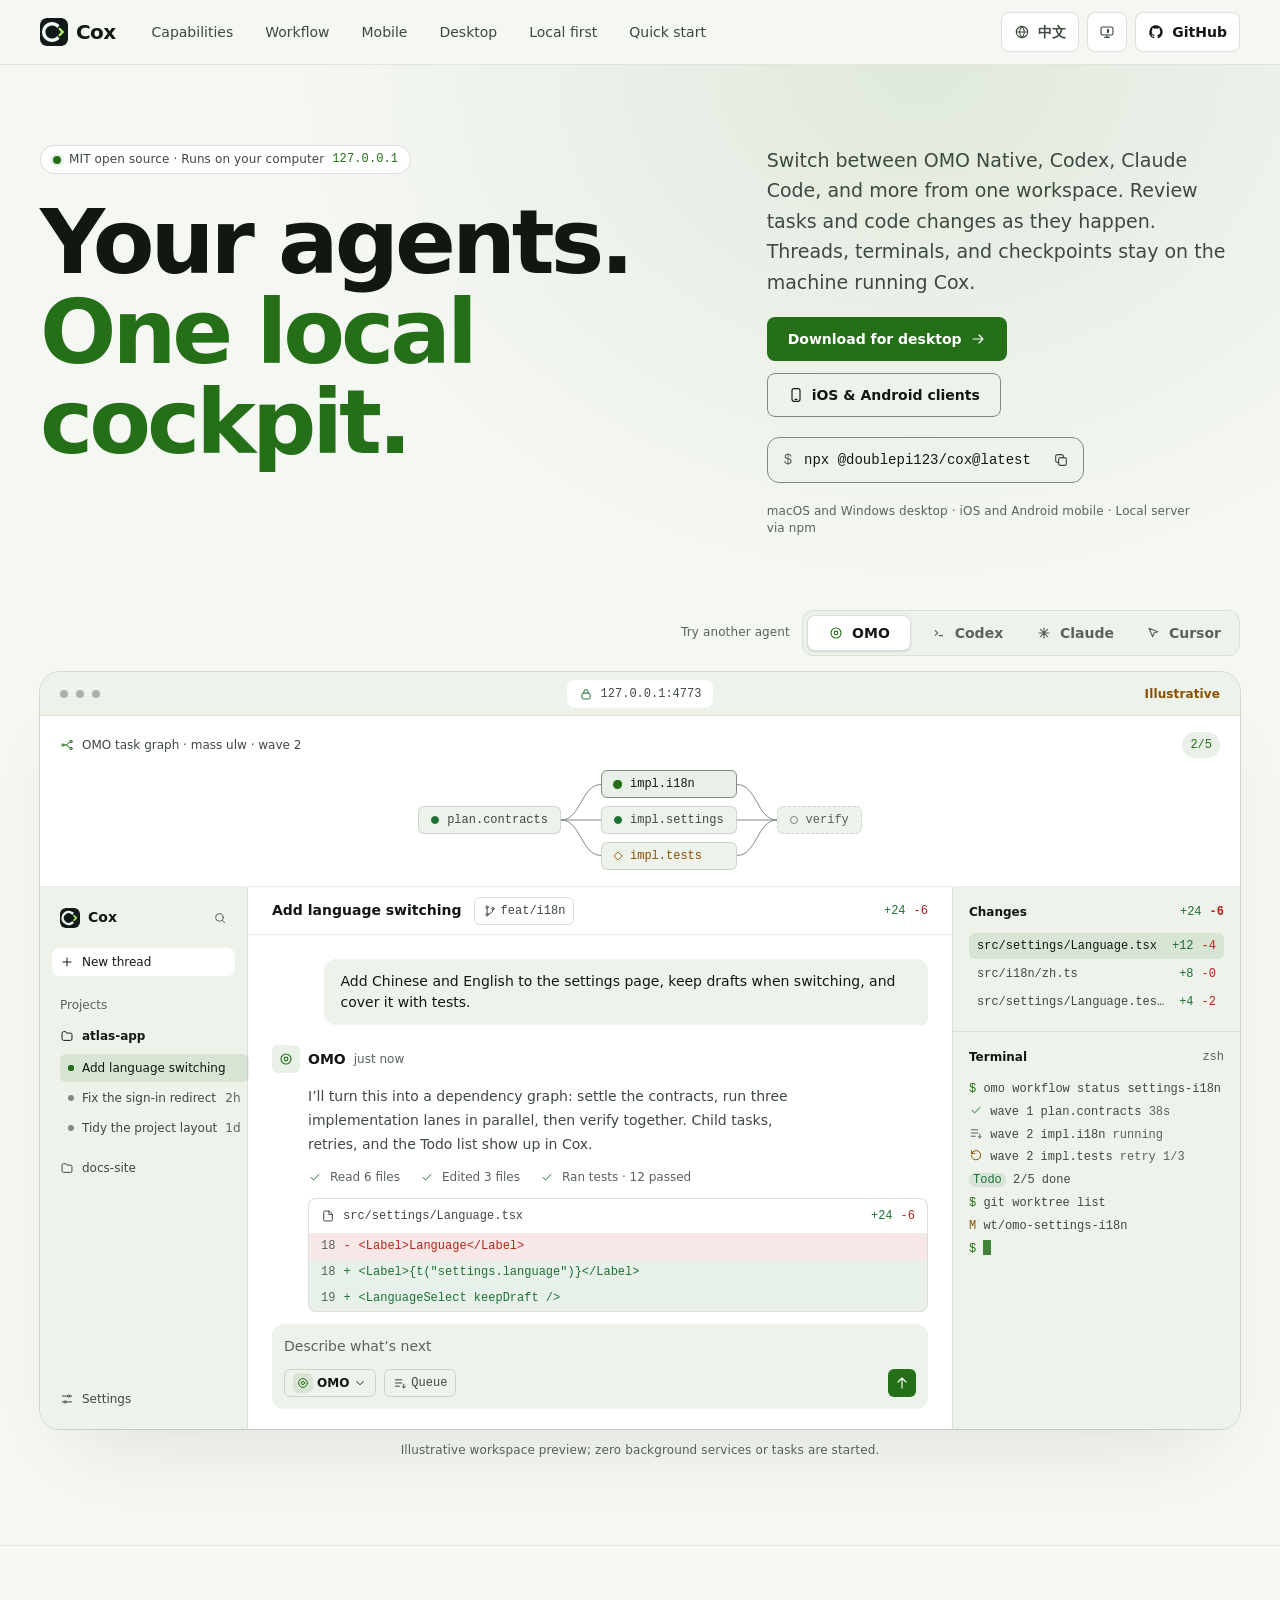
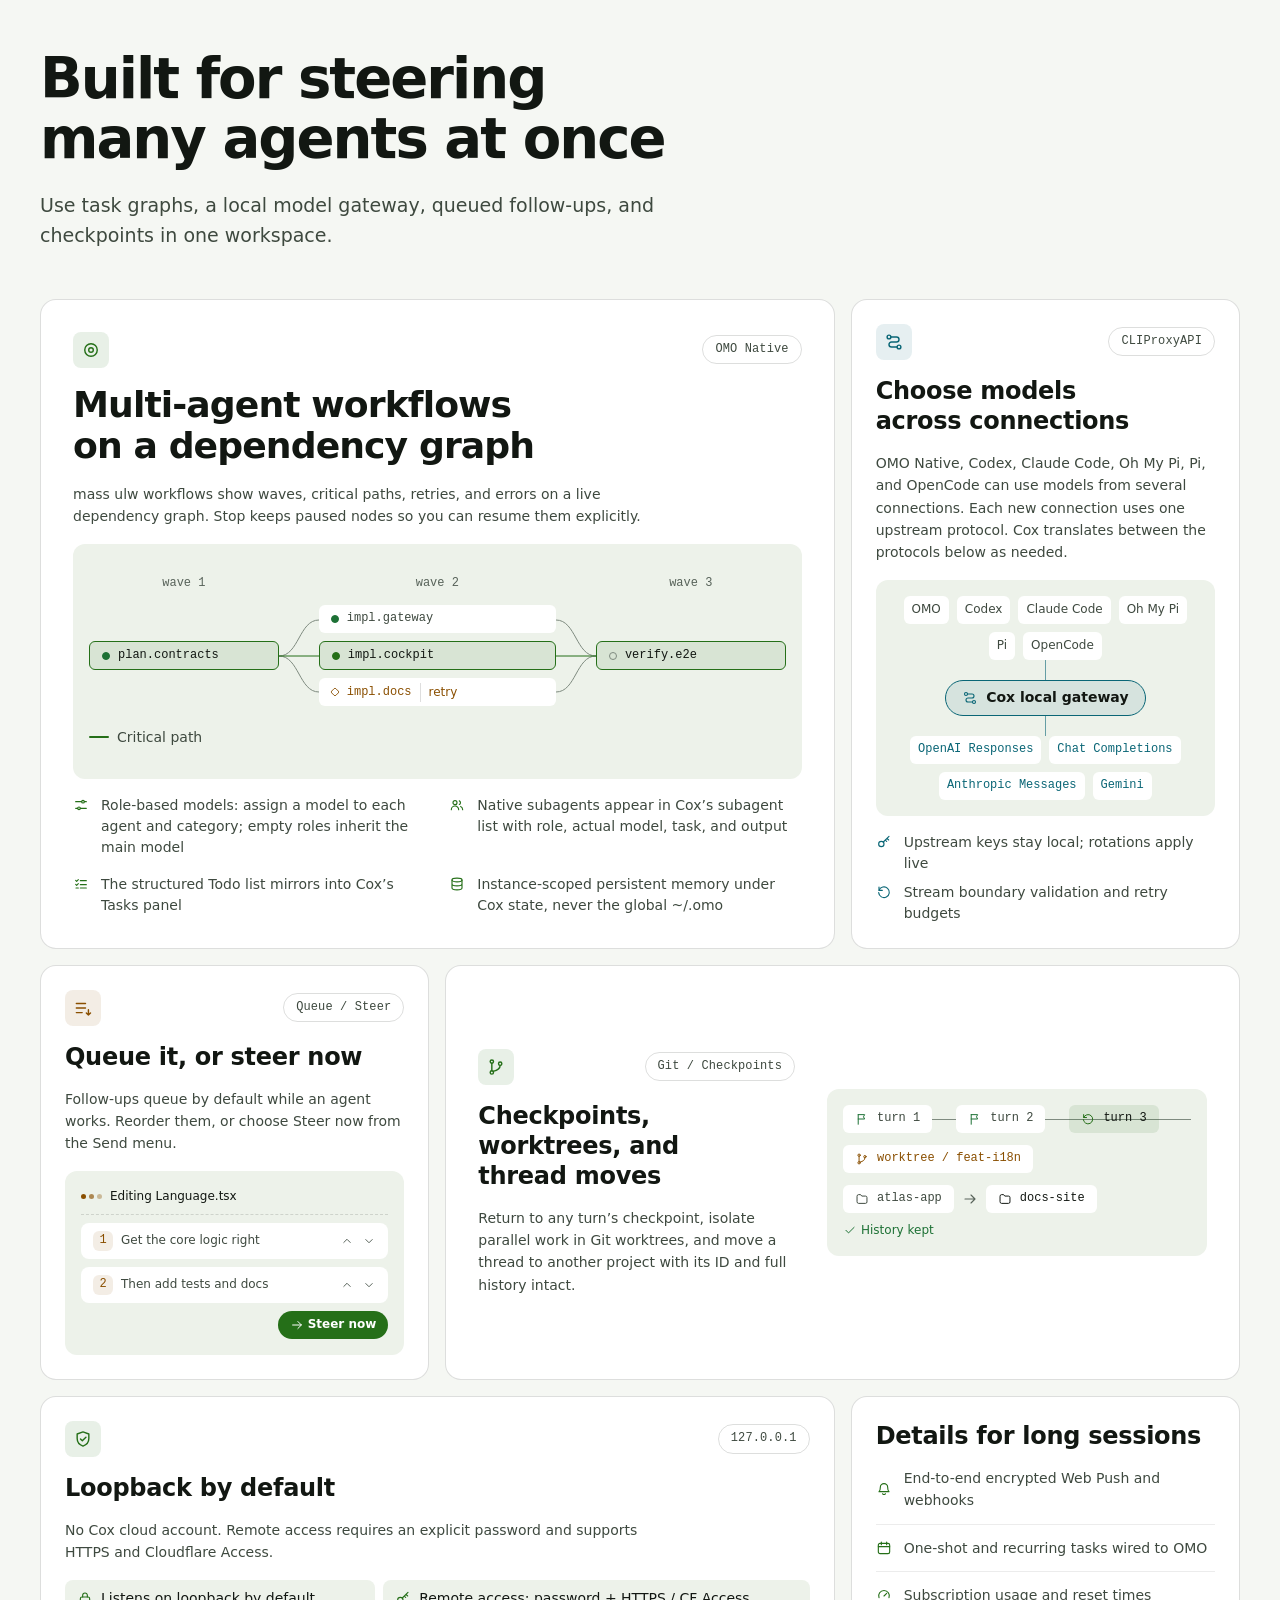
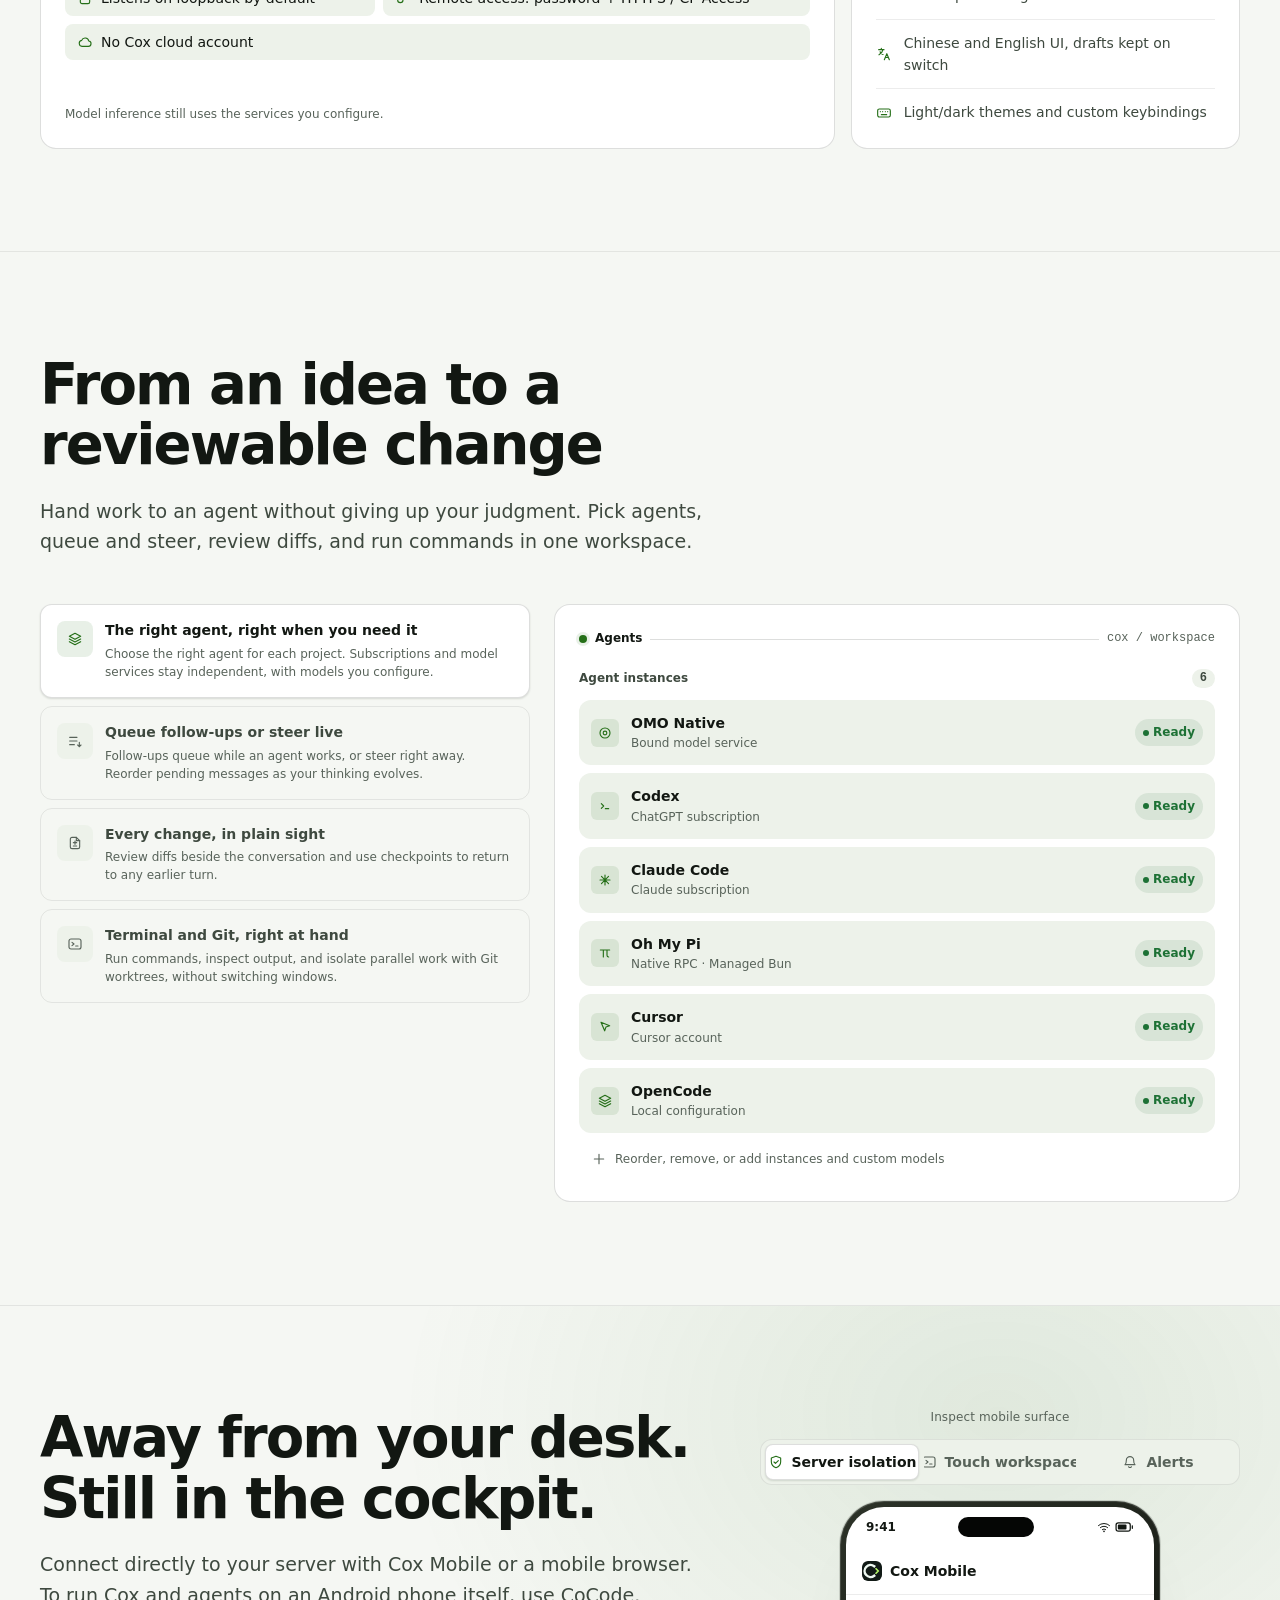
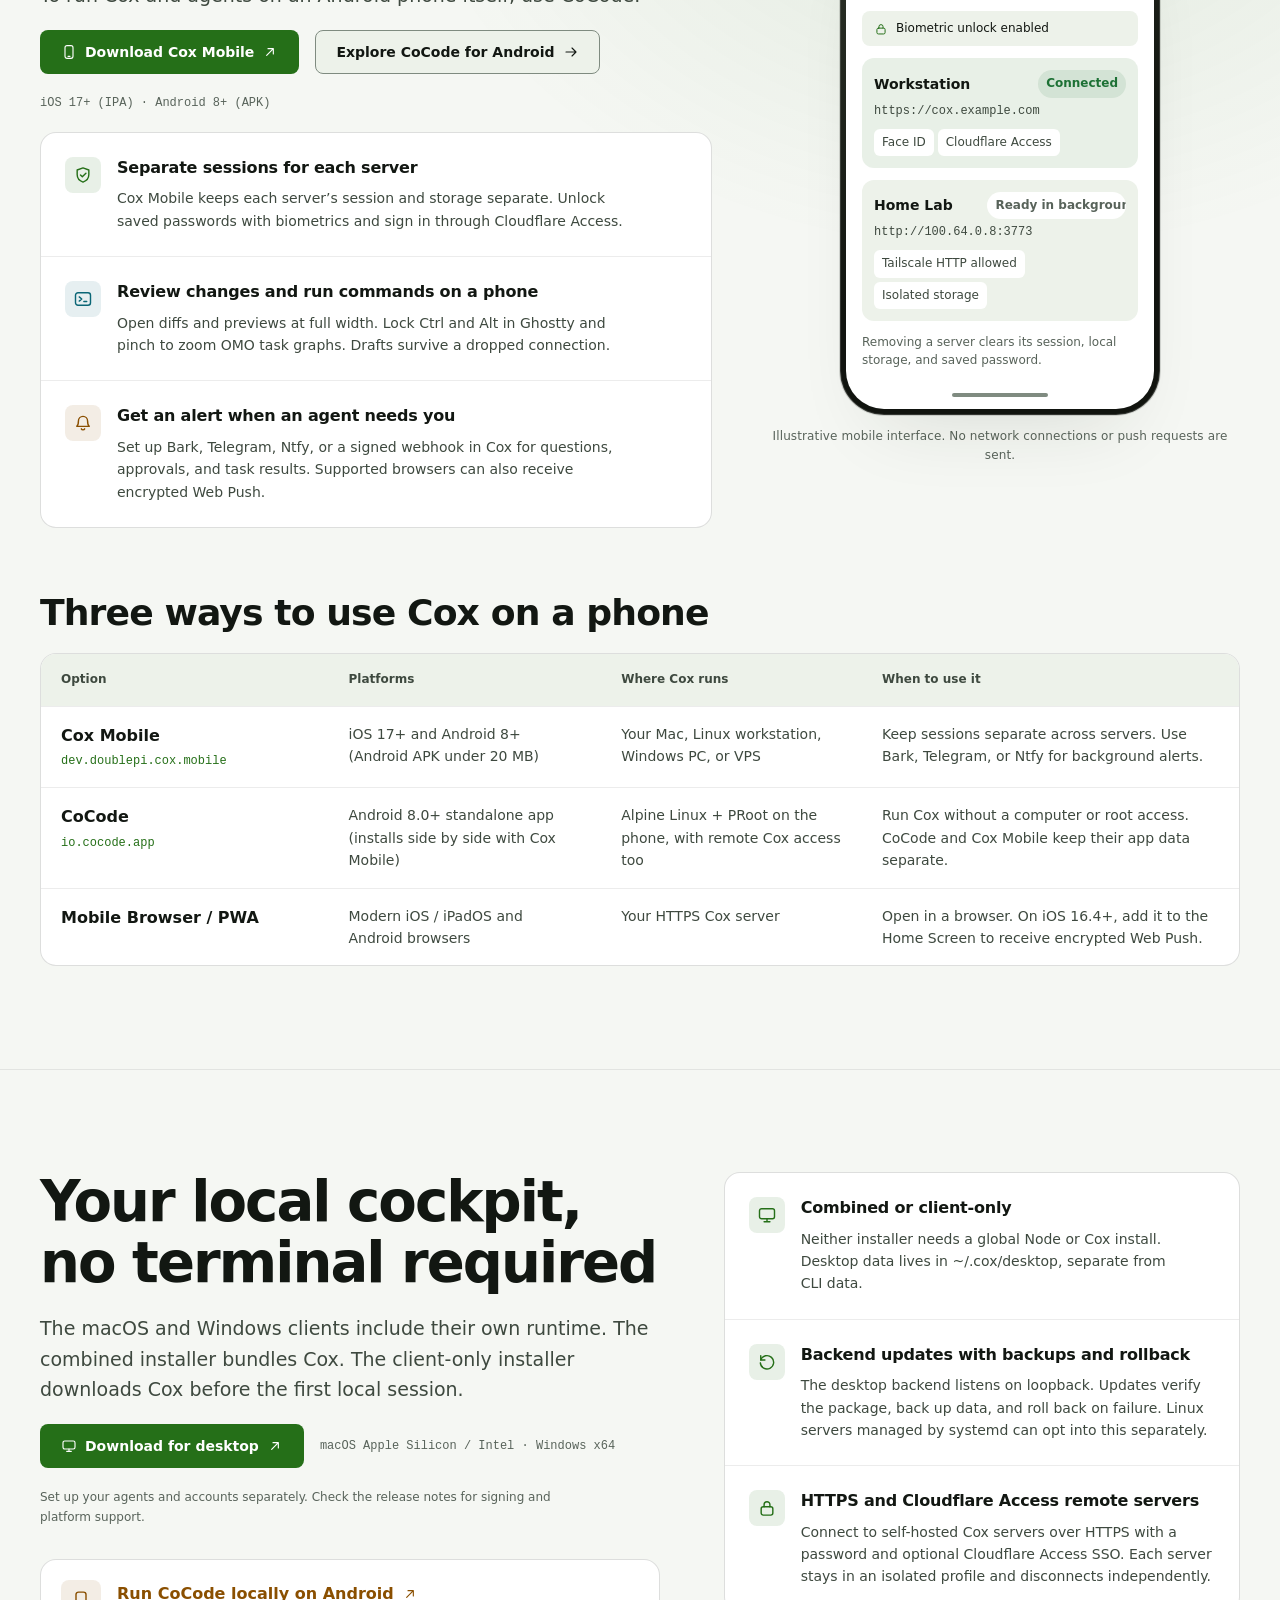
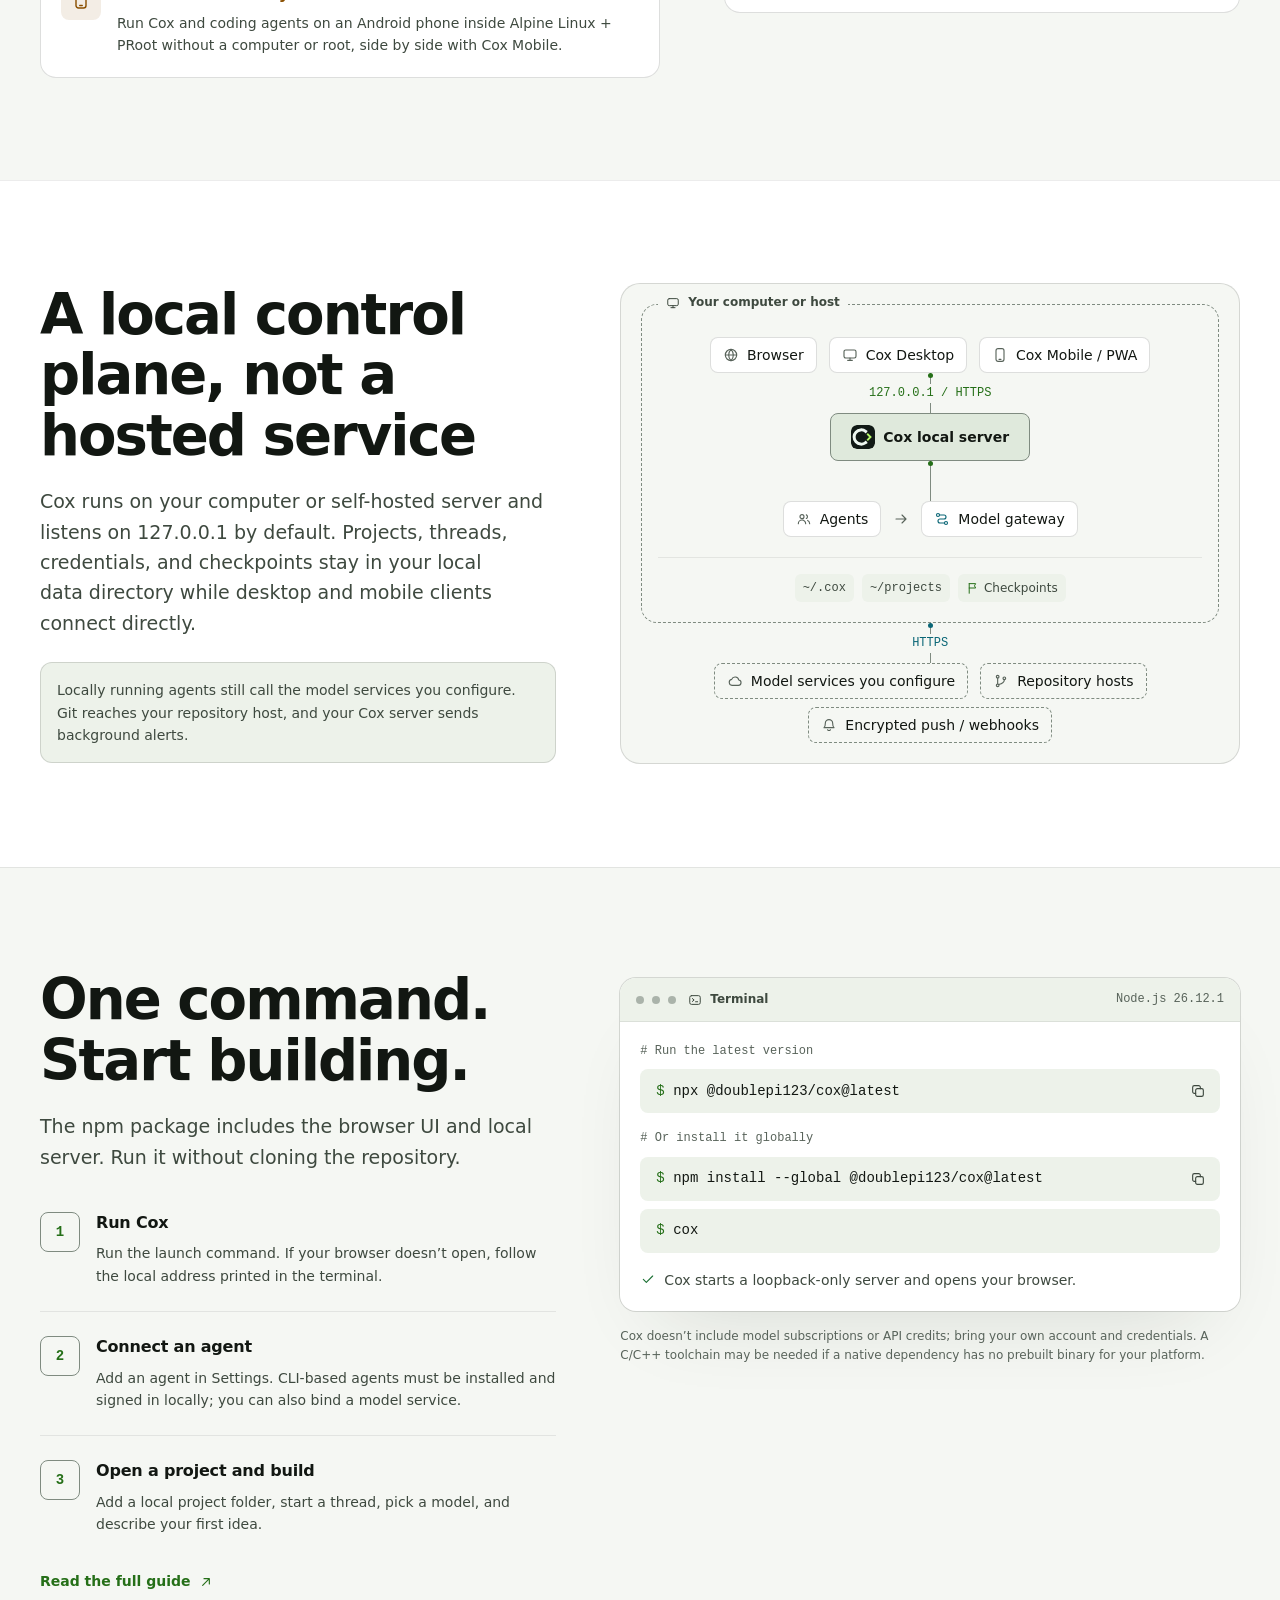
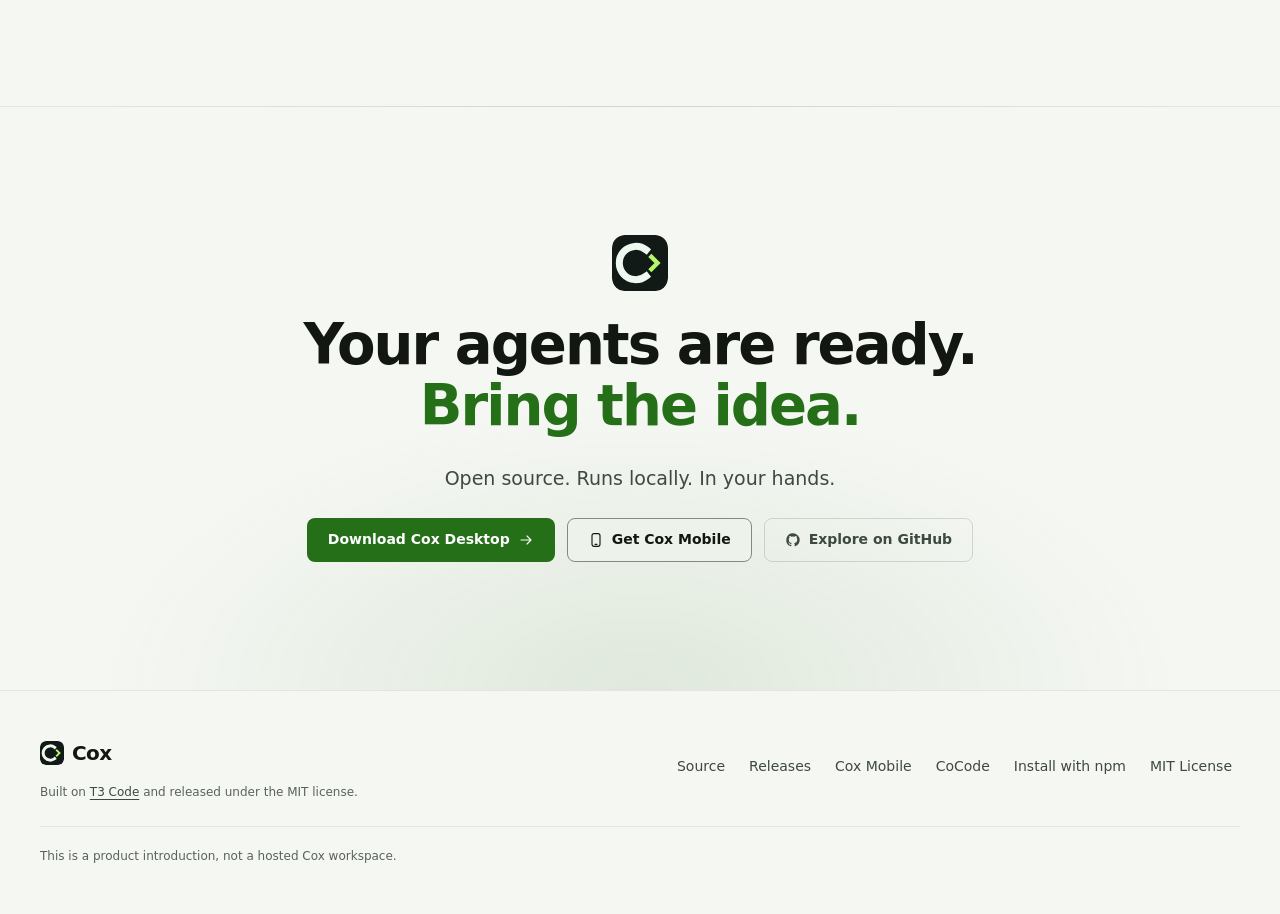
==== commit 0579e41f: "feat: publish the Cox Mobile showcase Build the Cox and CoCode product pages from doublepi123/cox 2d" ====
--- a/index.html
+++ b/index.html
@@ -8,12 +8,12 @@
     <meta name="theme-color" content="#f5f7f3" media="(prefers-color-scheme: light)" />
     <meta
       name="description"
-      content="Cox 是编码智能体的本地驾驶舱：在浏览器或桌面端驾驶 Codex、Claude Code、Cursor、OMO Native、OpenCode 与 Pi，管理对话、终端、代码变更与检查点。"
+      content="Cox 将 OMO Native、Codex、Claude Code 等编码智能体放在同一个本地工作台。用浏览器、桌面端或手机管理对话、终端、代码变更和检查点。"
     />
     <meta property="og:title" content="Cox — Your agents. One local cockpit." />
     <meta
       property="og:description"
-      content="Cox is the local cockpit for coding agents. Drive Codex, Claude Code, Cursor, OMO Native, OpenCode, and Pi from your browser or desktop, with threads, terminals, diffs, and checkpoints on your machine."
+      content="Run OMO Native, Codex, Claude Code, and other coding agents from one local workspace. Manage conversations, terminals, diffs, and checkpoints from your browser, desktop, or phone."
     />
     <meta property="og:type" content="website" />
     <meta property="og:url" content="https://doublepi.dev/" />
@@ -25,14 +25,14 @@
     <title>Cox — 你的智能体，同一个本地驾驶舱</title>
     <link rel="canonical" href="https://doublepi.dev/" />
     <link rel="icon" href="assets/cox.svg" type="image/svg+xml" />
-    <link rel="stylesheet" href="styles.css?v=bc6c89a24fab36c9" />
+    <link rel="stylesheet" href="styles.css?v=09d234ffe18ef01f" />
     <script>
       try {
         const theme = localStorage.getItem("cox.site.theme");
         if (theme === "light" || theme === "dark") document.documentElement.dataset.theme = theme;
       } catch {}
     </script>
-    <script type="module" src="main.js?v=1db83f10469c9310"></script>
+    <script type="module" src="main.js?v=9a1c34a3ccfa3637"></script>
   </head>
   <body id="top">
     <svg class="sprite" aria-hidden="true" focusable="false">
@@ -185,14 +185,18 @@
       </symbol>
       <symbol id="i-users" viewBox="0 0 24 24">
         <circle cx="9" cy="8.5" r="3" />
-        <path d="M3.5 19a5.5 5.5 0 0 1 11 0M15.5 5.8a3 3 0 0 1 0 5.4M17.5 14.2a5.5 5.5 0 0 1 3 4.8" />
+        <path
+          d="M3.5 19a5.5 5.5 0 0 1 11 0M15.5 5.8a3 3 0 0 1 0 5.4M17.5 14.2a5.5 5.5 0 0 1 3 4.8"
+        />
       </symbol>
       <symbol id="i-list" viewBox="0 0 24 24">
         <path d="m4 6.5 1.5 1.5L8 5.5M4 12.5l1.5 1.5L8 11.5M11 7h9M11 13h9M4.5 18h3.5M11 18h9" />
       </symbol>
       <symbol id="i-database" viewBox="0 0 24 24">
         <ellipse cx="12" cy="6" rx="7.5" ry="2.75" />
-        <path d="M4.5 6v12c0 1.5 3.4 2.75 7.5 2.75s7.5-1.25 7.5-2.75V6M4.5 12c0 1.5 3.4 2.75 7.5 2.75s7.5-1.25 7.5-2.75" />
+        <path
+          d="M4.5 6v12c0 1.5 3.4 2.75 7.5 2.75s7.5-1.25 7.5-2.75V6M4.5 12c0 1.5 3.4 2.75 7.5 2.75s7.5-1.25 7.5-2.75"
+        />
       </symbol>
       <symbol id="i-route" viewBox="0 0 24 24">
         <circle cx="6" cy="6" r="2.25" />
@@ -211,6 +215,32 @@
       </symbol>
       <symbol id="i-agent-cursor" viewBox="0 0 24 24">
         <path d="m6 5 13 5.2-5.6 1.9-1.9 5.6Z" />
+      </symbol>
+      <symbol id="i-agent-pi" viewBox="0 0 24 24">
+        <path d="M5 7.5h14M9.5 7.5V18M15 7.5v8a2.5 2.5 0 0 0 2.5 2.5" />
+      </symbol>
+      <symbol id="i-bell" viewBox="0 0 24 24">
+        <path d="M6.5 9.5a5.5 5.5 0 0 1 11 0c0 5 2 6.5 2 6.5h-15s2-1.5 2-6.5Z" />
+        <path d="M10 19a2.2 2.2 0 0 0 4 0" />
+      </symbol>
+      <symbol id="i-wifi" viewBox="0 0 24 24">
+        <path
+          d="M2.5 9.5a14 14 0 0 1 19 0M5.8 13a9.2 9.2 0 0 1 12.4 0M9.1 16.4a4.4 4.4 0 0 1 5.8 0"
+        />
+        <circle fill="currentColor" stroke="none" cx="12" cy="19.5" r="1.4" />
+      </symbol>
+      <symbol id="i-battery" viewBox="0 0 24 24">
+        <rect x="2.5" y="7" width="17" height="10" rx="2.6" />
+        <path d="M22 10.5v3" />
+        <rect
+          fill="currentColor"
+          stroke="none"
+          x="4.6"
+          y="9.1"
+          width="10.4"
+          height="5.8"
+          rx="1.2"
+        />
       </symbol>
     </svg>
 
@@ -224,6 +254,7 @@
         <nav class="site-nav" aria-label="主导航" data-i18n-aria="nav.label">
           <a href="#capabilities" data-i18n="nav.capabilities">能力</a>
           <a href="#workflow" data-i18n="nav.workflow">工作流</a>
+          <a href="#mobile" data-i18n="nav.mobile">移动端</a>
           <a href="#desktop" data-i18n="nav.desktop">桌面版</a>
           <a href="#local" data-i18n="nav.local">本地优先</a>
           <a href="#start" data-i18n="nav.start">快速开始</a>
@@ -251,7 +282,10 @@
             ><svg class="icon icon-light" aria-hidden="true"><use href="#i-sun" /></svg
             ><svg class="icon icon-dark" aria-hidden="true"><use href="#i-moon" /></svg>
           </button>
-          <a class="header-button header-github" href="https://github.com/doublepi123/cox" aria-label="GitHub"
+          <a
+            class="header-button header-github"
+            href="https://github.com/doublepi123/cox"
+            aria-label="GitHub"
             ><svg class="icon" aria-hidden="true"><use href="#i-github" /></svg
             ><span class="header-github-text">GitHub</span></a
           >
@@ -275,15 +309,18 @@
             </h1>
           </div>
           <div class="hero-side">
-            <p class="hero-lead" data-i18n="hero.description">在自己的电脑上运行 Cox，用一个界面驾驶 Codex、Claude Code、Cursor、OMO Native、OpenCode 与 Pi。对话、终端、差异与检查点都留在你的本地数据目录。</p>
+            <p class="hero-lead" data-i18n="hero.description">
+              在同一个工作台里切换 OMO Native、Codex、Claude Code
+              等智能体，随时查看任务和代码变更。对话、终端和检查点都留在运行 Cox 的机器上。
+            </p>
             <div class="hero-actions">
               <a class="button button-primary" href="#desktop"
                 ><span data-i18n="hero.cta">下载桌面版</span
                 ><svg class="icon" aria-hidden="true"><use href="#i-arrow-right" /></svg
               ></a>
-              <a class="button button-secondary" href="https://github.com/doublepi123/cox"
-                ><svg class="icon" aria-hidden="true"><use href="#i-github" /></svg
-                ><span data-i18n="hero.source">在 GitHub 查看</span></a
+              <a class="button button-secondary" href="#mobile"
+                ><svg class="icon" aria-hidden="true"><use href="#i-phone" /></svg
+                ><span data-i18n="hero.mobileCta">iOS 与 Android 客户端</span></a
               >
             </div>
             <div class="command">
@@ -300,12 +337,16 @@
                 ><svg class="icon icon-check" aria-hidden="true"><use href="#i-check" /></svg>
               </button>
             </div>
-            <p class="hero-note" data-i18n="hero.note">macOS / Windows 桌面版 · npm 运行浏览器版 · 自备智能体账号或 API</p>
+            <p class="hero-note" data-i18n="hero.note">
+              macOS 与 Windows 桌面端 · iOS 与 Android 移动端 · 通过 npm 启动本地服务
+            </p>
           </div>
 
           <div class="hero-stage">
             <div class="demo-controls">
-              <span class="demo-switch-label" id="demo-switch-label" data-i18n="demo.switch">切换示例智能体</span>
+              <span class="demo-switch-label" id="demo-switch-label" data-i18n="demo.switch"
+                >切换示例智能体</span
+              >
               <div class="segmented" role="group" aria-labelledby="demo-switch-label">
                 <button type="button" data-provider="omo" aria-pressed="true">
                   <svg class="icon" aria-hidden="true"><use href="#i-agent-omo" /></svg>OMO
@@ -415,18 +456,24 @@
                       ><span class="diff-stat app-stat"><b>+24</b><i>-6</i></span>
                     </div>
                     <div class="app-timeline">
-                      <p class="msg-user" data-i18n="demo.prompt">为设置页添加中英文切换，切换时保留用户草稿，并补上测试。</p>
+                      <p class="msg-user" data-i18n="demo.prompt">
+                        为设置页添加中英文切换，切换时保留用户草稿，并补上测试。
+                      </p>
                       <div class="msg-agent">
                         <div class="agent-head">
                           <span class="agent-avatar"
                             ><svg class="icon glyph-omo"><use href="#i-agent-omo" /></svg
                             ><svg class="icon glyph-codex"><use href="#i-agent-codex" /></svg
                             ><svg class="icon glyph-claude"><use href="#i-agent-claude" /></svg
-                            ><svg class="icon glyph-cursor"><use href="#i-agent-cursor" /></svg></span
+                            ><svg class="icon glyph-cursor">
+                              <use href="#i-agent-cursor" /></svg></span
                           ><strong data-agent-name>OMO</strong
                           ><span class="agent-time" data-i18n="demo.justnow">刚刚</span>
                         </div>
-                        <p class="agent-text" data-agent-message>我把任务拆成依赖图：先定接口契约，再分三路并行实现，最后统一验证。子任务、重试和 Todo 都会显示在 Cox 里。</p>
+                        <p class="agent-text" data-agent-message>
+                          我把任务拆成依赖图：先定接口契约，再分三路并行实现，最后统一验证。子任务、重试和
+                          Todo 都会显示在 Cox 里。
+                        </p>
                         <ul class="work-log">
                           <li>
                             <svg class="icon"><use href="#i-check" /></svg
@@ -470,7 +517,8 @@
                             ><svg class="icon glyph-omo"><use href="#i-agent-omo" /></svg
                             ><svg class="icon glyph-codex"><use href="#i-agent-codex" /></svg
                             ><svg class="icon glyph-claude"><use href="#i-agent-claude" /></svg
-                            ><svg class="icon glyph-cursor"><use href="#i-agent-cursor" /></svg></span
+                            ><svg class="icon glyph-cursor">
+                              <use href="#i-agent-cursor" /></svg></span
                           ><span data-agent-name>OMO</span
                           ><svg class="icon"><use href="#i-chevron-down" /></svg
                         ></span>
@@ -532,45 +580,71 @@
         <div class="wrap">
           <div class="section-heading">
             <h2 id="caps-title" data-i18n="caps.title">为同时驾驶​多个智能体​而建</h2>
-            <p class="section-lead" data-i18n="caps.description">不只是又一个聊天框。Cox 把任务图、模型网关、消息队列和检查点放进同一个本地界面。</p>
+            <p class="section-lead" data-i18n="caps.description">
+              Cox 把任务图、模型网关、消息队列和检查点放进同一个本地工作台。
+            </p>
           </div>
           <div class="bento" data-spotlight>
             <article class="card card-omo">
               <div class="card-head">
-                <span class="card-icon"><svg class="icon" aria-hidden="true"><use href="#i-agent-omo" /></svg></span
+                <span class="card-icon"
+                  ><svg class="icon" aria-hidden="true"><use href="#i-agent-omo" /></svg></span
                 ><span class="card-tag">OMO Native</span>
               </div>
               <h3 class="card-title-lg" data-i18n="caps.omo.title">依赖图驱动的​多智能体工作流</h3>
-              <p data-i18n="caps.omo.description">mass ulw 工作流用实时依赖图展示波次、关键路径、重试与错误；停止后保留暂停的节点，由你明确恢复。</p>
+              <p data-i18n="caps.omo.description">
+                mass ulw
+                工作流用实时依赖图展示波次、关键路径、重试与错误；停止后保留暂停的节点，由你明确恢复。
+              </p>
               <div class="wave-board" aria-hidden="true">
                 <div class="wave">
                   <span class="wave-label">wave 1</span>
-                  <span class="wave-node is-done is-critical"><code>plan.contracts</code></span>
-                </div>
+                  <div class="wave-nodes">
+                    <span class="wave-node is-done is-critical"><code>plan.contracts</code></span>
+                  </div>
+                </div>
+                <svg class="wave-edges" viewBox="0 0 40 100" preserveAspectRatio="none">
+                  <path d="M0 50C20 50 20 14 40 14M0 50C20 50 20 86 40 86" />
+                  <path class="is-critical" d="M0 50H40" />
+                </svg>
                 <div class="wave">
                   <span class="wave-label">wave 2</span>
-                  <span class="wave-node is-done"><code>impl.gateway</code></span>
-                  <span class="wave-node is-running is-critical"><code>impl.cockpit</code></span>
-                  <span class="wave-node is-retry"
-                    ><code>impl.docs</code><span class="wave-meta" data-i18n="caps.omo.retry">重试</span></span
-                  >
-                </div>
+                  <div class="wave-nodes">
+                    <span class="wave-node is-done"><code>impl.gateway</code></span>
+                    <span class="wave-node is-running is-critical"><code>impl.cockpit</code></span>
+                    <span class="wave-node is-retry"
+                      ><code>impl.docs</code
+                      ><span class="wave-meta" data-i18n="caps.omo.retry">重试</span></span
+                    >
+                  </div>
+                </div>
+                <svg class="wave-edges" viewBox="0 0 40 100" preserveAspectRatio="none">
+                  <path d="M0 14C20 14 20 50 40 50M0 86C20 86 20 50 40 50" />
+                  <path class="is-critical" d="M0 50H40" />
+                </svg>
                 <div class="wave">
                   <span class="wave-label">wave 3</span>
-                  <span class="wave-node is-critical"><code>verify.e2e</code></span>
+                  <div class="wave-nodes">
+                    <span class="wave-node is-critical"><code>verify.e2e</code></span>
+                  </div>
                 </div>
                 <p class="wave-legend">
-                  <span class="legend-line"></span><span data-i18n="caps.omo.critical">关键路径</span>
+                  <span class="legend-line"></span
+                  ><span data-i18n="caps.omo.critical">关键路径</span>
                 </p>
               </div>
               <ul class="fact-list">
                 <li>
                   <svg class="icon" aria-hidden="true"><use href="#i-sliders" /></svg
-                  ><span data-i18n="caps.omo.roles">按角色分配模型：每个智能体与类别可绑定不同模型，留空则继承主模型</span>
+                  ><span data-i18n="caps.omo.roles"
+                    >按角色分配模型：每个智能体与类别可绑定不同模型，留空则继承主模型</span
+                  >
                 </li>
                 <li>
                   <svg class="icon" aria-hidden="true"><use href="#i-users" /></svg
-                  ><span data-i18n="caps.omo.subagents">原生子智能体出现在 Cox 的子智能体列表中，含角色、实际模型、任务与输出</span>
+                  ><span data-i18n="caps.omo.subagents"
+                    >原生子智能体出现在 Cox 的子智能体列表中，含角色、实际模型、任务与输出</span
+                  >
                 </li>
                 <li>
                   <svg class="icon" aria-hidden="true"><use href="#i-list" /></svg
@@ -578,23 +652,29 @@
                 </li>
                 <li>
                   <svg class="icon" aria-hidden="true"><use href="#i-database" /></svg
-                  ><span data-i18n="caps.omo.memory">按实例隔离的持久记忆，保存在 Cox 状态目录，不使用全局 ~/.omo</span>
+                  ><span data-i18n="caps.omo.memory"
+                    >按实例隔离的持久记忆，保存在 Cox 状态目录，不使用全局 ~/.omo</span
+                  >
                 </li>
               </ul>
             </article>
 
             <article class="card card-gateway">
               <div class="card-head">
-                <span class="card-icon is-cyan"><svg class="icon" aria-hidden="true"><use href="#i-route" /></svg></span
+                <span class="card-icon is-cyan"
+                  ><svg class="icon" aria-hidden="true"><use href="#i-route" /></svg></span
                 ><span class="card-tag">CLIProxyAPI</span>
               </div>
-              <h3 data-i18n="caps.gateway.title">一个模型服务，连接多个智能体</h3>
-              <p data-i18n="caps.gateway.description">把 Codex、Claude Code、Pi、OMO Native 与 OpenCode 实例绑定到同一个服务。内置 MIT 许可的 CLIProxyAPI 转换器，在四种协议之间互转，支持流式输出与工具调用。</p>
+              <h3 data-i18n="caps.gateway.title">跨模型连接选择模型</h3>
+              <p data-i18n="caps.gateway.description">
+                OMO Native、Codex、Claude Code、Oh My Pi、Pi 和 OpenCode
+                可使用多个模型连接。每个新连接采用一种上游协议，Cox 按需转换下列协议。
+              </p>
               <div class="switchboard" aria-hidden="true">
                 <div class="sb-row">
-                  <span class="sb-chip">Codex</span><span class="sb-chip">Claude Code</span
-                  ><span class="sb-chip">Pi</span><span class="sb-chip">OMO</span
-                  ><span class="sb-chip">OpenCode</span>
+                  <span class="sb-chip">OMO</span><span class="sb-chip">Codex</span
+                  ><span class="sb-chip">Claude Code</span><span class="sb-chip">Oh My Pi</span
+                  ><span class="sb-chip">Pi</span><span class="sb-chip">OpenCode</span>
                 </div>
                 <span class="sb-link"></span>
                 <div class="sb-hub">
@@ -610,34 +690,39 @@
               <ul class="fact-list is-compact">
                 <li>
                   <svg class="icon" aria-hidden="true"><use href="#i-key" /></svg
-                  ><span data-i18n="caps.gateway.keys">上游密钥只存于本地密钥库</span>
+                  ><span data-i18n="caps.gateway.keys">上游密钥存于本地密钥库，轮换即时生效</span>
                 </li>
                 <li>
                   <svg class="icon" aria-hidden="true"><use href="#i-restore" /></svg
-                  ><span data-i18n="caps.gateway.recovery">可配置的请求恢复与重试预算</span>
+                  ><span data-i18n="caps.gateway.recovery">协议流边界校验与可配置重试预算</span>
                 </li>
               </ul>
             </article>
 
             <article class="card card-queue">
               <div class="card-head">
-                <span class="card-icon is-amber"><svg class="icon" aria-hidden="true"><use href="#i-queue" /></svg></span
+                <span class="card-icon is-amber"
+                  ><svg class="icon" aria-hidden="true"><use href="#i-queue" /></svg></span
                 ><span class="card-tag">Queue / Steer</span>
               </div>
               <h3 data-i18n="caps.queue.title">排队，或立即引导</h3>
-              <p data-i18n="caps.queue.description">智能体工作时，后续消息默认排队。上下调整顺序，或从发送菜单选择立即引导。</p>
+              <p data-i18n="caps.queue.description">
+                智能体工作时，后续消息默认排队。上下调整顺序，或从发送菜单选择立即引导。
+              </p>
               <div class="mini-queue" aria-hidden="true">
                 <div class="mq-running">
                   <span class="working-indicator"><i></i><i></i><i></i></span
                   ><span data-i18n="caps.queue.running">正在编辑 Language.tsx</span>
                 </div>
                 <div class="mq-item">
-                  <span class="mq-index">1</span><span data-i18n="caps.queue.item1">先把核心逻辑做好</span
+                  <span class="mq-index">1</span
+                  ><span data-i18n="caps.queue.item1">先把核心逻辑做好</span
                   ><svg class="icon"><use href="#i-chevron-up" /></svg
                   ><svg class="icon"><use href="#i-chevron-down" /></svg>
                 </div>
                 <div class="mq-item">
-                  <span class="mq-index">2</span><span data-i18n="caps.queue.item2">再补上测试和文档</span
+                  <span class="mq-index">2</span
+                  ><span data-i18n="caps.queue.item2">再补上测试和文档</span
                   ><svg class="icon"><use href="#i-chevron-up" /></svg
                   ><svg class="icon"><use href="#i-chevron-down" /></svg>
                 </div>
@@ -651,37 +736,56 @@
             <article class="card card-git">
               <div class="card-git-copy">
                 <div class="card-head">
-                  <span class="card-icon"><svg class="icon" aria-hidden="true"><use href="#i-branch" /></svg></span
+                  <span class="card-icon"
+                    ><svg class="icon" aria-hidden="true"><use href="#i-branch" /></svg></span
                   ><span class="card-tag">Git / Checkpoints</span>
                 </div>
                 <h3 data-i18n="caps.git.title">检查点、工作树与​线程迁移</h3>
-                <p data-i18n="caps.git.description">每一轮都可以回到检查点；Git 工作树隔离并行任务；把线程移动到另一个项目时，保留原 ID 和完整历史。</p>
+                <p data-i18n="caps.git.description">
+                  每一轮都可以回到检查点；Git 工作树隔离并行任务；把线程移动到另一个项目时，保留原
+                  ID 和完整历史。
+                </p>
               </div>
               <div class="timeline" aria-hidden="true">
                 <div class="tl-track">
-                  <span class="tl-point is-done"><svg class="icon"><use href="#i-flag" /></svg><code>turn 1</code></span>
-                  <span class="tl-point is-done"><svg class="icon"><use href="#i-flag" /></svg><code>turn 2</code></span>
-                  <span class="tl-point is-current"><svg class="icon"><use href="#i-restore" /></svg><code>turn 3</code></span>
+                  <span class="tl-point is-done"
+                    ><svg class="icon"><use href="#i-flag" /></svg><code>turn 1</code></span
+                  >
+                  <span class="tl-point is-done"
+                    ><svg class="icon"><use href="#i-flag" /></svg><code>turn 2</code></span
+                  >
+                  <span class="tl-point is-current"
+                    ><svg class="icon"><use href="#i-restore" /></svg><code>turn 3</code></span
+                  >
                 </div>
                 <div class="tl-branch">
                   <svg class="icon"><use href="#i-branch" /></svg><code>worktree / feat-i18n</code>
                 </div>
                 <div class="tl-move">
-                  <span class="tl-chip"><svg class="icon"><use href="#i-folder" /></svg><code>atlas-app</code></span
+                  <span class="tl-chip"
+                    ><svg class="icon"><use href="#i-folder" /></svg><code>atlas-app</code></span
                   ><svg class="icon tl-arrow"><use href="#i-arrow-right" /></svg
-                  ><span class="tl-chip is-target"><svg class="icon"><use href="#i-folder" /></svg><code>docs-site</code></span
-                  ><span class="tl-note"><svg class="icon"><use href="#i-check" /></svg><span data-i18n="caps.git.kept">历史保留</span></span>
+                  ><span class="tl-chip is-target"
+                    ><svg class="icon"><use href="#i-folder" /></svg><code>docs-site</code></span
+                  ><span class="tl-note"
+                    ><svg class="icon"><use href="#i-check" /></svg
+                    ><span data-i18n="caps.git.kept">历史保留</span></span
+                  >
                 </div>
               </div>
             </article>
 
             <article class="card card-local">
               <div class="card-head">
-                <span class="card-icon"><svg class="icon" aria-hidden="true"><use href="#i-shield" /></svg></span
+                <span class="card-icon"
+                  ><svg class="icon" aria-hidden="true"><use href="#i-shield" /></svg></span
                 ><code class="card-tag">127.0.0.1</code>
               </div>
               <h3 data-i18n="caps.local.title">默认只监听本机</h3>
-              <p data-i18n="caps.local.description">不需要 Cox 云端账号。远程访问必须设置密码，并通过 HTTPS 连接。</p>
+              <p data-i18n="caps.local.description">
+                不需要 Cox 云端账号。跨设备连接要求设置密码，并支持 HTTPS 与 Cloudflare Access
+                网关验证。
+              </p>
               <ul class="point-row">
                 <li>
                   <svg class="icon" aria-hidden="true"><use href="#i-lock" /></svg
@@ -689,7 +793,7 @@
                 </li>
                 <li>
                   <svg class="icon" aria-hidden="true"><use href="#i-key" /></svg
-                  ><span data-i18n="caps.local.point2">远程访问：密码 + HTTPS</span>
+                  ><span data-i18n="caps.local.point2">远程访问：密码 + HTTPS / CF Access</span>
                 </li>
                 <li>
                   <svg class="icon" aria-hidden="true"><use href="#i-cloud" /></svg
@@ -703,20 +807,24 @@
               <h3 data-i18n="caps.more.title">为长时间工作​准备的细节</h3>
               <ul class="more-list">
                 <li>
-                  <svg class="icon" aria-hidden="true"><use href="#i-languages" /></svg
-                  ><span data-i18n="caps.more.language">中英双语界面，切换不丢草稿</span>
+                  <svg class="icon" aria-hidden="true"><use href="#i-bell" /></svg
+                  ><span data-i18n="caps.more.notify">端到端加密 Web Push 与 Webhook 通知</span>
+                </li>
+                <li>
+                  <svg class="icon" aria-hidden="true"><use href="#i-calendar" /></svg
+                  ><span data-i18n="caps.more.schedule">单次与周期定时任务，联动 OMO 调度</span>
                 </li>
                 <li>
                   <svg class="icon" aria-hidden="true"><use href="#i-gauge" /></svg
                   ><span data-i18n="caps.more.usage">订阅用量与重置时间</span>
                 </li>
                 <li>
-                  <svg class="icon" aria-hidden="true"><use href="#i-calendar" /></svg
-                  ><span data-i18n="caps.more.schedule">定时任务</span>
+                  <svg class="icon" aria-hidden="true"><use href="#i-languages" /></svg
+                  ><span data-i18n="caps.more.language">中英双语界面，切换不丢草稿</span>
                 </li>
                 <li>
                   <svg class="icon" aria-hidden="true"><use href="#i-keyboard" /></svg
-                  ><span data-i18n="caps.more.themes">主题与自定义快捷键</span>
+                  ><span data-i18n="caps.more.themes">深浅主题与自定义快捷键</span>
                 </li>
               </ul>
             </article>
@@ -728,7 +836,9 @@
         <div class="wrap">
           <div class="section-heading">
             <h2 id="workflow-title" data-i18n="workflow.title">从一个想法，到一处​可审阅的变更</h2>
-            <p class="section-lead" data-i18n="workflow.description">把任务交给智能体，也保留对过程的判断。选择智能体、排队引导、审阅差异、运行命令，都在同一个工作台里。</p>
+            <p class="section-lead" data-i18n="workflow.description">
+              把任务交给智能体，也保留对过程的判断。选择智能体、排队引导、审阅差异、运行命令，都在同一个工作台里。
+            </p>
           </div>
           <div class="workflow-showcase">
             <div
@@ -747,10 +857,13 @@
                 aria-controls="workflow-panel"
                 data-workflow="providers"
               >
-                <span class="workflow-icon"><svg class="icon" aria-hidden="true"><use href="#i-layers" /></svg></span
+                <span class="workflow-icon"
+                  ><svg class="icon" aria-hidden="true"><use href="#i-layers" /></svg></span
                 ><span class="workflow-tab-copy"
                   ><strong data-i18n="feature.providers.title">你的智能体，随需选择</strong
-                  ><span data-i18n="feature.providers.description">为不同项目选择合适的智能体。订阅账号与模型服务独立并存，模型由你配置。</span></span
+                  ><span data-i18n="feature.providers.description"
+                    >为不同项目选择合适的智能体。订阅账号与模型服务独立并存，模型由你配置。</span
+                  ></span
                 >
               </button>
               <button
@@ -763,10 +876,13 @@
                 tabindex="-1"
                 data-workflow="queue"
               >
-                <span class="workflow-icon"><svg class="icon" aria-hidden="true"><use href="#i-queue" /></svg></span
+                <span class="workflow-icon"
+                  ><svg class="icon" aria-hidden="true"><use href="#i-queue" /></svg></span
                 ><span class="workflow-tab-copy"
                   ><strong data-i18n="feature.queue.title">不必等待，随时引导</strong
-                  ><span data-i18n="feature.queue.description">智能体工作时，新消息先排队；需要时立即引导。调整顺序，让任务跟上思路。</span></span
+                  ><span data-i18n="feature.queue.description"
+                    >智能体工作时，新消息先排队；需要时立即引导。调整顺序，让任务跟上思路。</span
+                  ></span
                 >
               </button>
               <button
@@ -779,10 +895,13 @@
                 tabindex="-1"
                 data-workflow="review"
               >
-                <span class="workflow-icon"><svg class="icon" aria-hidden="true"><use href="#i-diff" /></svg></span
+                <span class="workflow-icon"
+                  ><svg class="icon" aria-hidden="true"><use href="#i-diff" /></svg></span
                 ><span class="workflow-tab-copy"
                   ><strong data-i18n="feature.review.title">每处变更，都看得清</strong
-                  ><span data-i18n="feature.review.description">对话旁查看代码差异，用检查点回到之前任意一轮，确认无误再继续。</span></span
+                  ><span data-i18n="feature.review.description"
+                    >对话旁查看代码差异，用检查点回到之前任意一轮，确认无误再继续。</span
+                  ></span
                 >
               </button>
               <button
@@ -795,10 +914,13 @@
                 tabindex="-1"
                 data-workflow="terminal"
               >
-                <span class="workflow-icon"><svg class="icon" aria-hidden="true"><use href="#i-terminal" /></svg></span
+                <span class="workflow-icon"
+                  ><svg class="icon" aria-hidden="true"><use href="#i-terminal" /></svg></span
                 ><span class="workflow-tab-copy"
                   ><strong data-i18n="feature.terminal.title">终端与 Git，就在手边</strong
-                  ><span data-i18n="feature.terminal.description">运行命令、查看输出，用 Git 工作树隔离并行任务，不再来回切换窗口。</span></span
+                  ><span data-i18n="feature.terminal.description"
+                    >运行命令、查看输出，用 Git 工作树隔离并行任务，不再来回切换窗口。</span
+                  ></span
                 >
               </button>
             </div>
@@ -818,49 +940,72 @@
               <div class="workflow-views">
                 <div class="workflow-view" data-workflow-view="providers">
                   <div class="view-heading">
-                    <span data-i18n="feature.providers.viewTitle">智能体实例</span><code>5</code>
+                    <span data-i18n="feature.providers.viewTitle">智能体实例</span><code>6</code>
                   </div>
                   <div class="instance">
-                    <span class="agent-avatar"><svg class="icon"><use href="#i-agent-omo" /></svg></span
+                    <span class="agent-avatar"
+                      ><svg class="icon"><use href="#i-agent-omo" /></svg></span
                     ><span class="instance-name">OMO Native</span
-                    ><span class="instance-kind" data-i18n="feature.providers.kind3">绑定模型服务</span
+                    ><span class="instance-kind" data-i18n="feature.providers.kind3"
+                      >绑定模型服务</span
                     ><span class="instance-status" data-i18n="feature.providers.ready">可用</span>
                   </div>
                   <div class="instance">
-                    <span class="agent-avatar"><svg class="icon"><use href="#i-agent-codex" /></svg></span
+                    <span class="agent-avatar"
+                      ><svg class="icon"><use href="#i-agent-codex" /></svg></span
                     ><span class="instance-name">Codex</span
-                    ><span class="instance-kind" data-i18n="feature.providers.kind1">ChatGPT 订阅</span
+                    ><span class="instance-kind" data-i18n="feature.providers.kind1"
+                      >ChatGPT 订阅</span
                     ><span class="instance-status" data-i18n="feature.providers.ready">可用</span>
                   </div>
                   <div class="instance">
-                    <span class="agent-avatar"><svg class="icon"><use href="#i-agent-claude" /></svg></span
+                    <span class="agent-avatar"
+                      ><svg class="icon"><use href="#i-agent-claude" /></svg></span
                     ><span class="instance-name">Claude Code</span
-                    ><span class="instance-kind" data-i18n="feature.providers.kind2">Claude 订阅</span
+                    ><span class="instance-kind" data-i18n="feature.providers.kind2"
+                      >Claude 订阅</span
                     ><span class="instance-status" data-i18n="feature.providers.ready">可用</span>
                   </div>
                   <div class="instance">
-                    <span class="agent-avatar"><svg class="icon"><use href="#i-agent-cursor" /></svg></span
+                    <span class="agent-avatar"
+                      ><svg class="icon"><use href="#i-agent-pi" /></svg></span
+                    ><span class="instance-name">Oh My Pi</span
+                    ><span class="instance-kind" data-i18n="feature.providers.kind6"
+                      >原生 RPC · 受管 Bun</span
+                    ><span class="instance-status" data-i18n="feature.providers.ready">可用</span>
+                  </div>
+                  <div class="instance">
+                    <span class="agent-avatar"
+                      ><svg class="icon"><use href="#i-agent-cursor" /></svg></span
                     ><span class="instance-name">Cursor</span
-                    ><span class="instance-kind" data-i18n="feature.providers.kind4">Cursor 账号</span
+                    ><span class="instance-kind" data-i18n="feature.providers.kind4"
+                      >Cursor 账号</span
                     ><span class="instance-status" data-i18n="feature.providers.ready">可用</span>
                   </div>
                   <div class="instance">
-                    <span class="agent-avatar"><svg class="icon"><use href="#i-layers" /></svg></span
+                    <span class="agent-avatar"
+                      ><svg class="icon"><use href="#i-layers" /></svg></span
                     ><span class="instance-name">OpenCode</span
                     ><span class="instance-kind" data-i18n="feature.providers.kind5">本地配置</span
                     ><span class="instance-status" data-i18n="feature.providers.ready">可用</span>
                   </div>
                   <div class="view-footnote">
                     <svg class="icon"><use href="#i-plus" /></svg
-                    ><span data-i18n="feature.providers.add">添加实例或自定义模型</span>
+                    ><span data-i18n="feature.providers.add"
+                      >支持实例拖拽排序、删除与自定义模型</span
+                    >
                   </div>
                 </div>
                 <div class="workflow-view" data-workflow-view="queue" hidden>
                   <div class="queue-context">
-                    <span class="agent-avatar"><svg class="icon"><use href="#i-agent-codex" /></svg></span>
+                    <span class="agent-avatar"
+                      ><svg class="icon"><use href="#i-agent-codex" /></svg
+                    ></span>
                     <div>
                       <strong>Codex</strong
-                      ><span data-i18n="feature.queue.working">正在编辑 src/settings/Language.tsx</span>
+                      ><span data-i18n="feature.queue.working"
+                        >正在编辑 src/settings/Language.tsx</span
+                      >
                     </div>
                     <span class="working-indicator"><i></i><i></i><i></i></span>
                   </div>
@@ -887,7 +1032,8 @@
                 </div>
                 <div class="workflow-view" data-workflow-view="review" hidden>
                   <div class="review-meta">
-                    <span class="chip"><svg class="icon"><use href="#i-branch" /></svg>feat/i18n</span
+                    <span class="chip"
+                      ><svg class="icon"><use href="#i-branch" /></svg>feat/i18n</span
                     ><span class="diff-stat"><b>+24</b><i>-6</i></span>
                   </div>
                   <div class="diff-card">
@@ -930,19 +1076,34 @@
                 </div>
                 <div class="workflow-view" data-workflow-view="terminal" hidden>
                   <div class="review-meta">
-                    <span class="chip"><svg class="icon"><use href="#i-branch" /></svg>feat/i18n</span
+                    <span class="chip"
+                      ><svg class="icon"><use href="#i-branch" /></svg>feat/i18n</span
                     ><span class="chip"
                       ><svg class="icon"><use href="#i-folder" /></svg
                       ><span data-i18n="feature.terminal.worktree">工作树</span></span
                     ><span class="panel-shell">zsh</span>
                   </div>
                   <div class="full-terminal">
-                    <div><span class="t-path">~/projects/atlas-app</span> <span class="t-branch">feat/i18n</span></div>
+                    <div>
+                      <span class="t-path">~/projects/atlas-app</span>
+                      <span class="t-branch">feat/i18n</span>
+                    </div>
                     <div><span class="t-prompt">$</span> pnpm test settings</div>
-                    <div><svg class="icon t-ok"><use href="#i-check" /></svg> keeps the draft <span class="t-dim">42ms</span></div>
-                    <div><svg class="icon t-ok"><use href="#i-check" /></svg> renders zh and en <span class="t-dim">18ms</span></div>
-                    <div><svg class="icon t-ok"><use href="#i-check" /></svg> saves the choice <span class="t-dim">11ms</span></div>
-                    <div><span class="t-pass">Tests</span> 12 passed <span class="t-dim">(12)</span></div>
+                    <div>
+                      <svg class="icon t-ok"><use href="#i-check" /></svg> keeps the draft
+                      <span class="t-dim">42ms</span>
+                    </div>
+                    <div>
+                      <svg class="icon t-ok"><use href="#i-check" /></svg> renders zh and en
+                      <span class="t-dim">18ms</span>
+                    </div>
+                    <div>
+                      <svg class="icon t-ok"><use href="#i-check" /></svg> saves the choice
+                      <span class="t-dim">11ms</span>
+                    </div>
+                    <div>
+                      <span class="t-pass">Tests</span> 12 passed <span class="t-dim">(12)</span>
+                    </div>
                     <div><span class="t-prompt">$</span> git status --short</div>
                     <div><span class="t-mod">M</span> src/settings/Language.tsx</div>
                     <div><span class="t-new">A</span> src/i18n/zh.ts</div>
@@ -955,12 +1116,331 @@
         </div>
       </section>
 
+      <section class="section mobile" id="mobile" aria-labelledby="mobile-title">
+        <div class="wrap">
+          <div class="mobile-grid">
+            <div class="mobile-copy">
+              <h2 id="mobile-title" data-i18n="mobile.title">离开桌前，驾驶舱​仍在掌心</h2>
+              <p class="section-lead" data-i18n="mobile.description">
+                用 Cox Mobile 或手机浏览器直连自己的服务器。想把 Cox 和智能体都装在 Android
+                手机上，可以用 CoCode。
+              </p>
+              <div class="mobile-downloads">
+                <a
+                  class="button button-primary"
+                  href="https://github.com/doublepi123/cox/releases?q=%22Cox+Mobile%22"
+                  ><svg class="icon" aria-hidden="true"><use href="#i-phone" /></svg
+                  ><span data-i18n="mobile.download">下载 Cox Mobile</span
+                  ><svg class="icon" aria-hidden="true"><use href="#i-arrow-up-right" /></svg
+                ></a>
+                <a class="button button-secondary" href="cocode/"
+                  ><span data-i18n="mobile.cocodeCta">探索 CoCode 安卓版</span
+                  ><svg class="icon" aria-hidden="true"><use href="#i-arrow-right" /></svg
+                ></a>
+              </div>
+              <p class="mobile-platforms" data-i18n="mobile.platforms">
+                iOS 17+（IPA）· Android 8+（APK）
+              </p>
+              <div class="mobile-highlights">
+                <article class="feature-row">
+                  <span class="card-icon"
+                    ><svg class="icon" aria-hidden="true"><use href="#i-shield" /></svg
+                  ></span>
+                  <div>
+                    <h3 data-i18n="mobile.feature1.title">多台服务器，各自保存登录状态</h3>
+                    <p data-i18n="mobile.feature1.description">
+                      Cox Mobile 为每台服务器隔离会话和存储。可用生物识别解锁保存的密码，也支持
+                      Cloudflare Access 登录。
+                    </p>
+                  </div>
+                </article>
+                <article class="feature-row">
+                  <span class="card-icon is-cyan"
+                    ><svg class="icon" aria-hidden="true"><use href="#i-terminal" /></svg
+                  ></span>
+                  <div>
+                    <h3 data-i18n="mobile.feature2.title">在窄屏上看变更、跑终端</h3>
+                    <p data-i18n="mobile.feature2.description">
+                      全宽查看代码变更和预览。在 Ghostty 中锁定 Ctrl 和 Alt，用双指缩放 OMO
+                      任务图。网络中断时，草稿仍会保留。
+                    </p>
+                  </div>
+                </article>
+                <article class="feature-row">
+                  <span class="card-icon is-amber"
+                    ><svg class="icon" aria-hidden="true"><use href="#i-bell" /></svg
+                  ></span>
+                  <div>
+                    <h3 data-i18n="mobile.feature3.title">智能体需要你时，手机会收到提醒</h3>
+                    <p data-i18n="mobile.feature3.description">
+                      在 Cox 的通知设置中接入 Bark、Telegram、Ntfy 或签名
+                      Webhook，接收提问、审批和任务结果。支持的浏览器也可接收加密 Web Push。
+                    </p>
+                  </div>
+                </article>
+              </div>
+            </div>
+
+            <div class="mobile-stage">
+              <div class="mobile-controls">
+                <span class="demo-switch-label" id="mobile-switch-label" data-i18n="mobile.switch"
+                  >切换移动端视图</span
+                >
+                <div class="segmented" role="group" aria-labelledby="mobile-switch-label">
+                  <button type="button" data-mobile-tab="launcher" aria-pressed="true">
+                    <svg class="icon" aria-hidden="true"><use href="#i-shield" /></svg
+                    ><span data-i18n="mobile.tab.launcher">多服隔离</span>
+                  </button>
+                  <button type="button" data-mobile-tab="touch" aria-pressed="false" tabindex="-1">
+                    <svg class="icon" aria-hidden="true"><use href="#i-terminal" /></svg
+                    ><span data-i18n="mobile.tab.touch">触控工作台</span>
+                  </button>
+                  <button type="button" data-mobile-tab="notify" aria-pressed="false" tabindex="-1">
+                    <svg class="icon" aria-hidden="true"><use href="#i-bell" /></svg
+                    ><span data-i18n="mobile.tab.notify">后台通知</span>
+                  </button>
+                </div>
+              </div>
+
+              <figure class="mobile-figure">
+                <div class="mobile-device" aria-hidden="true" data-mobile-demo="launcher">
+                  <div class="mobile-screen">
+                    <div class="mobile-statusbar">
+                      <span>9:41</span>
+                      <span class="mobile-island"></span>
+                      <span class="mobile-signals">
+                        <svg class="icon"><use href="#i-wifi" /></svg>
+                        <svg class="icon icon-battery"><use href="#i-battery" /></svg>
+                      </span>
+                    </div>
+                    <div class="mobile-appbar">
+                      <span class="mobile-brand">
+                        <img src="assets/cox.svg" width="20" height="20" alt="" />
+                        <span>Cox Mobile</span>
+                      </span>
+                    </div>
+
+                    <div class="mobile-views">
+                      <div class="mobile-view" data-mobile-view="launcher">
+                        <div class="mv-note">
+                          <svg class="icon"><use href="#i-lock" /></svg>
+                          <span data-i18n="mobile.launcher.vault">已启用生物识别解锁</span>
+                        </div>
+                        <div class="mv-item is-active">
+                          <div class="mv-item-top">
+                            <strong>Workstation</strong>
+                            <span class="mv-chip is-live" data-i18n="mobile.launcher.connected"
+                              >当前连接</span
+                            >
+                          </div>
+                          <code>https://cox.example.com</code>
+                          <div class="mv-tags">
+                            <span>Face ID</span>
+                            <span>Cloudflare Access</span>
+                          </div>
+                        </div>
+                        <div class="mv-item">
+                          <div class="mv-item-top">
+                            <strong>Home Lab</strong>
+                            <span class="mv-chip" data-i18n="mobile.launcher.warm">后台待命</span>
+                          </div>
+                          <code>http://100.64.0.8:3773</code>
+                          <div class="mv-tags">
+                            <span data-i18n="mobile.launcher.tailscale">已允许 Tailscale HTTP</span>
+                            <span data-i18n="mobile.launcher.isolated">独立存储</span>
+                          </div>
+                        </div>
+                        <p class="mv-foot" data-i18n="mobile.launcher.note">
+                          移除服务器时会清除它的登录状态、本地存储和保存的密码。
+                        </p>
+                      </div>
+
+                      <div class="mobile-view" data-mobile-view="touch" hidden>
+                        <div class="mv-wave">
+                          <svg class="icon"><use href="#i-graph" /></svg>
+                          <span data-i18n="mobile.touch.dag">OMO 第 2 波 · 双指缩放图谱</span>
+                          <code>3/4</code>
+                        </div>
+                        <div class="diff-card mv-diff">
+                          <div class="diff-head">
+                            <svg class="icon"><use href="#i-diff" /></svg>
+                            <span class="diff-path">MobileWorkspaceBar.tsx</span>
+                            <span class="diff-stat"><b>+18</b><i>-2</i></span>
+                          </div>
+                          <div class="diff-line is-del">
+                            <span class="ln">24</span><span class="sign">-</span
+                            ><code>splitView={true}</code>
+                          </div>
+                          <div class="diff-line is-add">
+                            <span class="ln">24</span><span class="sign">+</span
+                            ><code>sheetMode="unified"</code>
+                          </div>
+                        </div>
+                        <div class="mv-term">
+                          <div class="mv-term-line">
+                            <span class="t-prompt">$</span> pnpm mobile:test
+                          </div>
+                          <div class="mv-term-line">
+                            <svg class="icon t-ok"><use href="#i-check" /></svg> 4 suites passed
+                            <span class="t-dim">310ms</span>
+                          </div>
+                          <div class="mv-keys">
+                            <kbd>ESC</kbd><kbd>TAB</kbd><kbd class="is-locked">CTRL</kbd
+                            ><kbd>ALT</kbd><kbd>PASTE</kbd><kbd>A+</kbd>
+                          </div>
+                        </div>
+                        <div class="mv-thumbbar">
+                          <span data-i18n="mobile.touch.nav1">对话</span>
+                          <span data-i18n="mobile.touch.nav2">新建</span>
+                          <span class="is-active" data-i18n="mobile.touch.nav3">变更</span>
+                          <span data-i18n="mobile.touch.nav4">终端</span>
+                          <span data-i18n="mobile.touch.nav5">服务器</span>
+                        </div>
+                      </div>
+
+                      <div class="mobile-view" data-mobile-view="notify" hidden>
+                        <div class="mv-item is-urgent">
+                          <div class="mv-item-top">
+                            <strong>Bark</strong>
+                            <span class="mv-time">now</span>
+                          </div>
+                          <p class="mv-push-title" data-i18n="mobile.notify.alert1Title">
+                            OMO 正在等待你的确认
+                          </p>
+                          <p class="mv-push-body" data-i18n="mobile.notify.alert1Body">
+                            请选择发布分支。点按打开对话。
+                          </p>
+                        </div>
+                        <div class="mv-item">
+                          <div class="mv-item-top">
+                            <strong>Telegram</strong>
+                            <span class="mv-time">2m</span>
+                          </div>
+                          <p class="mv-push-title" data-i18n="mobile.notify.alert2Title">
+                            atlas-app 可以审阅了
+                          </p>
+                          <p class="mv-push-body" data-i18n="mobile.notify.alert2Body">
+                            对话中的任务已完成。点按查看代码变更。
+                          </p>
+                        </div>
+                        <div class="mv-tags">
+                          <code>Bark</code><code>Telegram</code><code>Ntfy</code
+                          ><code>Webhook</code>
+                        </div>
+                        <p class="mv-foot" data-i18n="mobile.notify.filter">
+                          子智能体的内部步骤不会触发提醒。
+                        </p>
+                      </div>
+                    </div>
+
+                    <div class="mobile-homebar"></div>
+                  </div>
+                </div>
+                <figcaption data-i18n="mobile.caption">
+                  移动端界面示意，不会发起网络连接或系统推送。
+                </figcaption>
+              </figure>
+            </div>
+          </div>
+
+          <div class="mobile-matrix">
+            <h3 class="matrix-title" data-i18n="mobile.matrix.title">手机使用 Cox 的三种方式</h3>
+            <div class="mobile-table-wrap">
+              <table class="mobile-table">
+                <thead>
+                  <tr>
+                    <th scope="col" data-i18n="mobile.matrix.colOption">方式</th>
+                    <th scope="col" data-i18n="mobile.matrix.colPlatform">支持平台</th>
+                    <th scope="col" data-i18n="mobile.matrix.colWhere">运行位置</th>
+                    <th scope="col" data-i18n="mobile.matrix.colFit">适用场景</th>
+                  </tr>
+                </thead>
+                <tbody>
+                  <tr>
+                    <th scope="row">
+                      <strong>Cox Mobile</strong>
+                      <code>dev.doublepi.cox.mobile</code>
+                    </th>
+                    <td>
+                      <span class="cell-label" data-i18n="mobile.matrix.colPlatform">支持平台</span>
+                      <span data-i18n="mobile.matrix.coxPlatform"
+                        >iOS 17+ 与 Android 8+（安卓安装包小于 20MB）</span
+                      >
+                    </td>
+                    <td>
+                      <span class="cell-label" data-i18n="mobile.matrix.colWhere">运行位置</span>
+                      <span data-i18n="mobile.matrix.coxWhere">你的电脑、家庭服务器或云主机</span>
+                    </td>
+                    <td>
+                      <span class="cell-label" data-i18n="mobile.matrix.colFit">适用场景</span>
+                      <span data-i18n="mobile.matrix.coxFit"
+                        >连接多台服务器，独立保存会话。配合 Bark、Telegram 或 Ntfy
+                        接收后台提醒。</span
+                      >
+                    </td>
+                  </tr>
+                  <tr>
+                    <th scope="row">
+                      <strong>CoCode</strong>
+                      <code>io.cocode.app</code>
+                    </th>
+                    <td>
+                      <span class="cell-label" data-i18n="mobile.matrix.colPlatform">支持平台</span>
+                      <span data-i18n="mobile.matrix.cocodePlatform"
+                        >Android 8.0+ 独立应用（可与 Cox Mobile 同机并存）</span
+                      >
+                    </td>
+                    <td>
+                      <span class="cell-label" data-i18n="mobile.matrix.colWhere">运行位置</span>
+                      <span data-i18n="mobile.matrix.cocodeWhere"
+                        >手机本地的 Alpine Linux + PRoot，也可连接远程 Cox</span
+                      >
+                    </td>
+                    <td>
+                      <span class="cell-label" data-i18n="mobile.matrix.colFit">适用场景</span>
+                      <span data-i18n="mobile.matrix.cocodeFit"
+                        >不需要电脑或 root 权限。与 Cox Mobile
+                        同时安装时，两款应用的数据各自独立。</span
+                      >
+                    </td>
+                  </tr>
+                  <tr>
+                    <th scope="row">
+                      <strong data-i18n="mobile.matrix.pwaName">手机浏览器 / PWA</strong>
+                    </th>
+                    <td>
+                      <span class="cell-label" data-i18n="mobile.matrix.colPlatform">支持平台</span>
+                      <span data-i18n="mobile.matrix.pwaPlatform"
+                        >现代 iOS / iPadOS 与 Android 浏览器</span
+                      >
+                    </td>
+                    <td>
+                      <span class="cell-label" data-i18n="mobile.matrix.colWhere">运行位置</span>
+                      <span data-i18n="mobile.matrix.pwaWhere">你部署的 HTTPS Cox 服务器</span>
+                    </td>
+                    <td>
+                      <span class="cell-label" data-i18n="mobile.matrix.colFit">适用场景</span>
+                      <span data-i18n="mobile.matrix.pwaFit"
+                        >打开浏览器即可使用。iOS 16.4+ 将网页添加到主屏幕后可接收加密 Web
+                        Push。</span
+                      >
+                    </td>
+                  </tr>
+                </tbody>
+              </table>
+            </div>
+          </div>
+        </div>
+      </section>
+
       <section class="section desktop" id="desktop" aria-labelledby="desktop-title">
         <div class="wrap desktop-grid">
           <div class="desktop-copy">
-            <span class="card-tag">Cox Desktop</span>
             <h2 id="desktop-title" data-i18n="desktop.title">不开终端，也有你的​本地驾驶舱</h2>
-            <p class="section-lead" data-i18n="desktop.description">macOS 与 Windows 桌面客户端内置 Web 界面和独立 Node 运行时，本地后端只监听回环地址。组合安装包自带 Cox 后端；仅客户端安装包首次本地会话需联网安装最新稳定版 Cox。</p>
+            <p class="section-lead" data-i18n="desktop.description">
+              macOS 和 Windows 客户端自带运行环境。组合包已包含 Cox
+              后端。仅客户端版在首次本地连接时联网安装 Cox。
+            </p>
             <div class="desktop-downloads">
               <a
                 class="button button-primary"
@@ -969,40 +1449,64 @@
                 ><span data-i18n="desktop.download">下载桌面版</span
                 ><svg class="icon" aria-hidden="true"><use href="#i-arrow-up-right" /></svg
               ></a>
-              <span class="desktop-platforms" data-i18n="desktop.platforms">macOS Apple Silicon / Intel · Windows x64</span>
+              <span class="desktop-platforms" data-i18n="desktop.platforms"
+                >macOS Apple Silicon / Intel · Windows x64</span
+              >
             </div>
-            <p class="desktop-note" data-i18n="desktop.note">智能体 CLI、账号认证和模型订阅仍需单独配置。发布签名与平台验收说明见 Release。</p>
+            <p class="desktop-note" data-i18n="desktop.note">
+              智能体及账号需单独配置。签名和系统兼容性说明见发布页。
+            </p>
             <div class="cocode-card">
-              <span class="cocode-icon"><svg class="icon" aria-hidden="true"><use href="#i-phone" /></svg></span>
+              <span class="cocode-icon"
+                ><svg class="icon" aria-hidden="true"><use href="#i-phone" /></svg
+              ></span>
               <div>
                 <a class="mobile-link" href="cocode/"
-                  ><span data-i18n="desktop.mobile">在 Android 上使用 CoCode</span
+                  ><span data-i18n="desktop.mobile">在 Android 手机本地运行 CoCode</span
                   ><svg class="icon" aria-hidden="true"><use href="#i-arrow-up-right" /></svg
                 ></a>
-                <p data-i18n="desktop.mobileDescription">CoCode 在 Android 手机上本地运行 Cox 和编码智能体，无需电脑，也不需要 root。</p>
+                <p data-i18n="desktop.mobileDescription">
+                  无需电脑与 root，通过 Alpine Linux + PRoot 在手机上本地运行 Cox 与智能体；可与 Cox
+                  Mobile 远程版同机共存。
+                </p>
               </div>
             </div>
           </div>
           <div class="desktop-features">
             <article class="feature-row">
-              <span class="card-icon"><svg class="icon" aria-hidden="true"><use href="#i-monitor" /></svg></span>
+              <span class="card-icon"
+                ><svg class="icon" aria-hidden="true"><use href="#i-monitor" /></svg
+              ></span>
               <div>
                 <h3 data-i18n="desktop.feature1.title">组合包或仅客户端，按需选择</h3>
-                <p data-i18n="desktop.feature1.description">两种安装包都不需要全局安装 Node 或 Cox。桌面数据保存在 ~/.cox/desktop，与 CLI 数据分开。</p>
+                <p data-i18n="desktop.feature1.description">
+                  两种安装包都不需要全局安装 Node 或 Cox。桌面数据保存在 ~/.cox/desktop，与 CLI
+                  数据分开。
+                </p>
               </div>
             </article>
             <article class="feature-row">
-              <span class="card-icon"><svg class="icon" aria-hidden="true"><use href="#i-restore" /></svg></span>
+              <span class="card-icon"
+                ><svg class="icon" aria-hidden="true"><use href="#i-restore" /></svg
+              ></span>
               <div>
-                <h3 data-i18n="desktop.feature2.title">分阶段更新，失败可回滚</h3>
-                <p data-i18n="desktop.feature2.description">更新下载并校验后，在下次正常启动时激活。激活前备份数据，失败时恢复旧后端及对应的数据快照。</p>
+                <h3 data-i18n="desktop.feature2.title">后端更新支持备份和回滚</h3>
+                <p data-i18n="desktop.feature2.description">
+                  桌面端的本地后端仅监听回环地址。更新会校验安装包并备份数据，失败时恢复旧版本。Linux
+                  上由 systemd 管理的 Cox 服务也可单独启用此功能。
+                </p>
               </div>
             </article>
             <article class="feature-row">
-              <span class="card-icon"><svg class="icon" aria-hidden="true"><use href="#i-lock" /></svg></span>
+              <span class="card-icon"
+                ><svg class="icon" aria-hidden="true"><use href="#i-lock" /></svg
+              ></span>
               <div>
-                <h3 data-i18n="desktop.feature3.title">通过 HTTPS 连接远程服务器</h3>
-                <p data-i18n="desktop.feature3.description">连接你自己运营的 Cox 服务器需要 HTTPS 与密码。每个服务器使用独立的浏览器配置，远程页面无法管理本地后端或桌面更新。</p>
+                <h3 data-i18n="desktop.feature3.title">HTTPS 与 Cloudflare Access 远程连接</h3>
+                <p data-i18n="desktop.feature3.description">
+                  连接自建 Cox 服务器要求 HTTPS 与密码，兼容 Cloudflare Access
+                  身份验证。每个服务器拥有独立浏览器配置，可同时连接与单独断开。
+                </p>
               </div>
             </article>
           </div>
@@ -1013,38 +1517,78 @@
         <div class="wrap local-grid">
           <div class="local-copy">
             <h2 id="local-title" data-i18n="local.title">本地控制面，不是云端托管</h2>
-            <p class="section-lead" data-i18n="local.description">Cox 服务运行在你的电脑上，默认只监听 127.0.0.1。项目、对话、凭据与检查点留在本地数据目录，上游密钥由本地网关保管。</p>
-            <p class="local-caveat" data-i18n="local.caveat">本地优先不等于离线推理：智能体仍会调用你配置的模型服务，Git 集成也可能访问相应的代码托管平台。</p>
+            <p class="section-lead" data-i18n="local.description">
+              Cox 服务运行在你的电脑或自建主机上，默认只监听
+              127.0.0.1。项目、对话、凭据与检查点留在本地数据目录，上游密钥由本地网关保管，桌面与移动端均直连你的实例。
+            </p>
+            <p class="local-caveat" data-i18n="local.caveat">
+              本地运行的智能体仍会调用你配置的模型服务。Git 操作访问你的代码托管平台，后台提醒由你的
+              Cox 服务发出。
+            </p>
           </div>
           <div class="topology" aria-hidden="true">
             <div class="machine">
               <span class="machine-label"
                 ><svg class="icon"><use href="#i-monitor" /></svg
-                ><span data-i18n="local.machine">你的电脑</span></span
+                ><span data-i18n="local.machine">你的电脑或自建主机</span></span
               >
               <div class="topo-row">
-                <span class="topo-node"><svg class="icon"><use href="#i-globe" /></svg><span data-i18n="local.browser">浏览器</span></span>
-                <span class="topo-node"><svg class="icon"><use href="#i-monitor" /></svg><span data-i18n="local.desktop">Cox 桌面版</span></span>
-              </div>
-              <span class="topo-link"><code>127.0.0.1</code></span>
+                <span class="topo-node"
+                  ><svg class="icon"><use href="#i-globe" /></svg
+                  ><span data-i18n="local.browser">浏览器</span></span
+                >
+                <span class="topo-node"
+                  ><svg class="icon"><use href="#i-monitor" /></svg
+                  ><span data-i18n="local.desktop">Cox 桌面版</span></span
+                >
+                <span class="topo-node"
+                  ><svg class="icon"><use href="#i-phone" /></svg
+                  ><span data-i18n="local.mobile">Cox Mobile / PWA</span></span
+                >
+              </div>
+              <span class="topo-link"><code>127.0.0.1 / HTTPS</code></span>
               <div class="topo-node topo-server">
-                <img src="assets/cox.svg" width="24" height="24" alt="" /><strong data-i18n="local.server">Cox 本地服务</strong>
+                <img src="assets/cox.svg" width="24" height="24" alt="" /><strong
+                  data-i18n="local.server"
+                  >Cox 本地服务</strong
+                >
               </div>
               <span class="topo-link"></span>
               <div class="topo-row">
-                <span class="topo-node"><svg class="icon"><use href="#i-users" /></svg><span data-i18n="local.agents">智能体</span></span>
-                <span class="topo-arrow"><svg class="icon"><use href="#i-arrow-right" /></svg></span>
-                <span class="topo-node topo-gateway"><svg class="icon"><use href="#i-route" /></svg><span data-i18n="local.gateway">模型网关</span></span>
+                <span class="topo-node"
+                  ><svg class="icon"><use href="#i-users" /></svg
+                  ><span data-i18n="local.agents">智能体</span></span
+                >
+                <span class="topo-arrow"
+                  ><svg class="icon"><use href="#i-arrow-right" /></svg
+                ></span>
+                <span class="topo-node topo-gateway"
+                  ><svg class="icon"><use href="#i-route" /></svg
+                  ><span data-i18n="local.gateway">模型网关</span></span
+                >
               </div>
               <div class="topo-data">
                 <code>~/.cox</code><code>~/projects</code
-                ><span class="topo-data-item"><svg class="icon"><use href="#i-flag" /></svg><span data-i18n="local.checkpoints">检查点</span></span>
+                ><span class="topo-data-item"
+                  ><svg class="icon"><use href="#i-flag" /></svg
+                  ><span data-i18n="local.checkpoints">检查点</span></span
+                >
               </div>
             </div>
             <span class="topo-link is-external"><code>HTTPS</code></span>
             <div class="topo-row is-external">
-              <span class="topo-node"><svg class="icon"><use href="#i-cloud" /></svg><span data-i18n="local.external">你配置的模型服务</span></span>
-              <span class="topo-node"><svg class="icon"><use href="#i-branch" /></svg><span data-i18n="local.repos">代码托管平台</span></span>
+              <span class="topo-node"
+                ><svg class="icon"><use href="#i-cloud" /></svg
+                ><span data-i18n="local.external">你配置的模型服务</span></span
+              >
+              <span class="topo-node"
+                ><svg class="icon"><use href="#i-branch" /></svg
+                ><span data-i18n="local.repos">代码托管平台</span></span
+              >
+              <span class="topo-node"
+                ><svg class="icon"><use href="#i-bell" /></svg
+                ><span data-i18n="local.push">加密推送 / Webhook</span></span
+              >
             </div>
           </div>
         </div>
@@ -1054,27 +1598,35 @@
         <div class="wrap start-grid">
           <div class="start-copy">
             <h2 id="start-title" data-i18n="start.title">一条命令，开始构建</h2>
-            <p class="section-lead" data-i18n="start.description">无需克隆仓库，也不用安装开发依赖。npm 包已包含构建好的界面与本地服务。</p>
+            <p class="section-lead" data-i18n="start.description">
+              npm 安装包已包含浏览器界面和本地服务，无需克隆仓库即可运行。
+            </p>
             <ol class="steps">
               <li>
                 <span class="step-number">1</span>
                 <div>
                   <h3 data-i18n="step1.title">运行 Cox</h3>
-                  <p data-i18n="step1.description">在终端运行启动命令。如果浏览器没有自动打开，按终端提示访问本地地址。</p>
+                  <p data-i18n="step1.description">
+                    在终端运行启动命令。如果浏览器没有自动打开，按终端提示访问本地地址。
+                  </p>
                 </div>
               </li>
               <li>
                 <span class="step-number">2</span>
                 <div>
                   <h3 data-i18n="step2.title">连接智能体</h3>
-                  <p data-i18n="step2.description">在设置中添加智能体。CLI 型智能体需在本机安装并完成登录；也可以绑定模型服务。</p>
+                  <p data-i18n="step2.description">
+                    在设置中添加智能体。CLI 型智能体需在本机安装并完成登录；也可以绑定模型服务。
+                  </p>
                 </div>
               </li>
               <li>
                 <span class="step-number">3</span>
                 <div>
                   <h3 data-i18n="step3.title">打开项目，开始构建</h3>
-                  <p data-i18n="step3.description">添加本地项目目录，新建对话并选择模型，然后说出你的第一个想法。</p>
+                  <p data-i18n="step3.description">
+                    添加本地项目目录，新建对话并选择模型，然后说出你的第一个想法。
+                  </p>
                 </div>
               </li>
             </ol>
@@ -1098,7 +1650,9 @@
               <div class="terminal-body">
                 <p class="t-comment" data-i18n="start.comment"># 直接运行最新版本</p>
                 <div class="t-command">
-                  <code><span class="t-prompt" aria-hidden="true">$ </span>npx @doublepi123/cox@latest</code
+                  <code
+                    ><span class="t-prompt" aria-hidden="true">$ </span>npx
+                    @doublepi123/cox@latest</code
                   ><button
                     class="copy-button"
                     type="button"
@@ -1112,7 +1666,9 @@
                 </div>
                 <p class="t-comment" data-i18n="start.global"># 或者全局安装</p>
                 <div class="t-command">
-                  <code><span class="t-prompt" aria-hidden="true">$ </span>npm install --global @doublepi123/cox@latest</code
+                  <code
+                    ><span class="t-prompt" aria-hidden="true">$ </span>npm install --global
+                    @doublepi123/cox@latest</code
                   ><button
                     class="copy-button"
                     type="button"
@@ -1129,11 +1685,17 @@
                 </div>
                 <p class="t-output">
                   <svg class="icon" aria-hidden="true"><use href="#i-check" /></svg
-                  ><span data-i18n="start.footer">Cox 会启动仅限本机访问的服务，并自动打开浏览器。</span>
+                  ><span data-i18n="start.footer"
+                    >Cox 会启动仅限本机访问的服务，并自动打开浏览器。</span
+                  >
                 </p>
               </div>
             </div>
-            <p class="disclaimer" data-i18n="start.disclaimer">Cox 不包含模型订阅或 API 额度，请使用你自己的账号与凭据。如果原生依赖没有适用于你平台的预编译版本，安装时可能需要 C/C++ 构建工具。</p>
+            <p class="disclaimer" data-i18n="start.disclaimer">
+              Cox 不包含模型订阅或 API
+              额度，请使用你自己的账号与凭据。如果原生依赖没有适用于你平台的预编译版本，安装时可能需要
+              C/C++ 构建工具。
+            </p>
           </div>
         </div>
       </section>
@@ -1150,7 +1712,10 @@
             <a class="button button-primary" href="#desktop"
               ><span data-i18n="closing.cta">下载 Cox 桌面版</span
               ><svg class="icon" aria-hidden="true"><use href="#i-arrow-right" /></svg></a
-            ><a class="button button-secondary" href="https://github.com/doublepi123/cox"
+            ><a class="button button-secondary" href="#mobile"
+              ><svg class="icon" aria-hidden="true"><use href="#i-phone" /></svg
+              ><span data-i18n="closing.mobileCta">获取移动端客户端</span></a
+            ><a class="button button-ghost" href="https://github.com/doublepi123/cox"
               ><svg class="icon" aria-hidden="true"><use href="#i-github" /></svg
               ><span data-i18n="closing.source">在 GitHub 上探索</span></a
             >
@@ -1173,11 +1738,18 @@
         </div>
         <nav class="footer-links" aria-label="页脚链接" data-i18n-aria="footer.label">
           <a href="https://github.com/doublepi123/cox" data-i18n="footer.source">源码</a
-          ><a href="https://github.com/doublepi123/cox/releases" data-i18n="footer.releases">版本发布</a
-          ><a href="https://www.npmjs.com/package/@doublepi123/cox">npm</a
+          ><a href="https://github.com/doublepi123/cox/releases" data-i18n="footer.releases"
+            >版本发布</a
+          ><a
+            href="https://github.com/doublepi123/cox/releases?q=%22Cox+Mobile%22"
+            data-i18n="footer.mobile"
+            >Cox Mobile</a
+          ><a href="cocode/">CoCode</a><a href="#start" data-i18n="footer.npm">npm 安装</a
           ><a href="https://github.com/doublepi123/cox/blob/main/LICENSE">MIT License</a>
         </nav>
-        <p class="footer-note" data-i18n="footer.note">这是 Cox 的产品介绍页，不是托管的 Cox 工作空间。</p>
+        <p class="footer-note" data-i18n="footer.note">
+          这是 Cox 的产品介绍页，不是托管的 Cox 工作空间。
+        </p>
       </div>
     </footer>
     <div class="toast" role="status" aria-live="polite" data-toast></div>
--- a/styles.css
+++ b/styles.css
@@ -19,18 +19,22 @@
   --amber-signal: #efc56f;
   --status-add: #9cdea9;
   --status-del: #f2a094;
-  --header-bg: rgb(7 9 8 / 78%);
+  --header-bg: rgb(7 9 8 / 96%);
   --shadow-tint: rgb(0 0 0 / 55%);
   --lattice-dot: rgb(183 237 129 / 16%);
   --lattice-glow: rgb(183 237 129 / 45%);
   --window-highlight: inset 0 1px 0 rgb(255 255 255 / 6%);
+  --device-frame-a: #333b35;
+  --device-frame-b: #101411;
+  --device-edge: rgb(255 255 255 / 8%);
+  --device-island: #050605;
 
   --selection-bg: var(--accent);
   --selection-ink: var(--accent-ink);
-  --wash-cyan: color-mix(in srgb, var(--cyan-signal) 12%, transparent);
-  --wash-amber: color-mix(in srgb, var(--amber-signal) 12%, transparent);
-  --wash-add: color-mix(in srgb, var(--status-add) 10%, transparent);
-  --wash-del: color-mix(in srgb, var(--status-del) 10%, transparent);
+  --wash-cyan: rgb(127 216 230 / 12%);
+  --wash-amber: rgb(239 197 111 / 12%);
+  --wash-add: rgb(156 222 169 / 10%);
+  --wash-del: rgb(242 160 148 / 10%);
 
   --font-sans:
     "SF Pro Display", "SF Pro Text", -apple-system, BlinkMacSystemFont, "Segoe UI Variable Display",
@@ -89,6 +93,7 @@
   --hairline: 1px;
   --cockpit-sidebar: 208px;
   --cockpit-panel: 288px;
+  --device-w: 320px;
   --measure-body: 68ch;
   --measure-lead: 60ch;
 
@@ -134,11 +139,18 @@
   --amber-signal: #8a4f00;
   --status-add: #1d7135;
   --status-del: #b42318;
-  --header-bg: rgb(245 247 243 / 82%);
+  --header-bg: rgb(245 247 243 / 96%);
   --shadow-tint: rgb(28 44 24 / 14%);
   --lattice-dot: rgb(37 111 24 / 14%);
   --lattice-glow: rgb(37 111 24 / 35%);
   --window-highlight: 0 0 0 0 transparent;
+  --device-frame-a: #2d3329;
+  --device-frame-b: #11140f;
+  --device-edge: rgb(255 255 255 / 14%);
+  --wash-cyan: rgb(10 102 118 / 10%);
+  --wash-amber: rgb(138 79 0 / 10%);
+  --wash-add: rgb(29 113 53 / 10%);
+  --wash-del: rgb(180 35 24 / 10%);
 }
 @media (prefers-color-scheme: light) {
   :root:not([data-theme="dark"]) {
@@ -161,11 +173,18 @@
     --amber-signal: #8a4f00;
     --status-add: #1d7135;
     --status-del: #b42318;
-    --header-bg: rgb(245 247 243 / 82%);
+    --header-bg: rgb(245 247 243 / 96%);
     --shadow-tint: rgb(28 44 24 / 14%);
     --lattice-dot: rgb(37 111 24 / 14%);
     --lattice-glow: rgb(37 111 24 / 35%);
     --window-highlight: 0 0 0 0 transparent;
+    --device-frame-a: #2d3329;
+    --device-frame-b: #11140f;
+    --device-edge: rgb(255 255 255 / 14%);
+    --wash-cyan: rgb(10 102 118 / 10%);
+    --wash-amber: rgb(138 79 0 / 10%);
+    --wash-add: rgb(29 113 53 / 10%);
+    --wash-del: rgb(180 35 24 / 10%);
   }
 }
 
@@ -181,10 +200,21 @@
   margin: 0;
   min-width: 0;
   overflow-x: clip;
+  overflow-wrap: anywhere;
+  background: var(--bg-canvas);
+  color: var(--text-primary);
   font-size: var(--type-body);
   line-height: 1.6;
   -webkit-font-smoothing: antialiased;
   text-rendering: optimizeLegibility;
+}
+:lang(zh) {
+  line-break: strict;
+}
+:lang(zh) :is(code, kbd, pre, samp) {
+  word-break: normal;
+  line-break: auto;
+  overflow-wrap: anywhere;
 }
 a {
   color: inherit;
@@ -265,8 +295,9 @@
   z-index: 100;
   display: inline-flex;
   align-items: center;
+  max-width: calc(100% - var(--space-8));
   min-height: var(--control-h);
-  padding: 0 var(--space-4);
+  padding: var(--space-2) var(--space-4);
   border-radius: var(--radius-sm);
   background: var(--accent);
   color: var(--accent-ink);
@@ -291,23 +322,32 @@
 .site-header.is-scrolled {
   border-bottom-color: var(--border-subtle);
   background: var(--header-bg);
-  -webkit-backdrop-filter: blur(12px);
-  backdrop-filter: blur(12px);
+  -webkit-backdrop-filter: blur(24px);
+  backdrop-filter: blur(24px);
 }
 .header-inner {
   display: flex;
   align-items: center;
-  gap: var(--space-6);
+  gap: var(--space-3);
   height: var(--header-h);
 }
 .brand {
   display: inline-flex;
   align-items: center;
   gap: var(--space-2);
+  min-width: 0;
   min-height: var(--control-h);
+  overflow: hidden;
   font-size: var(--type-brand);
   font-weight: 650;
   letter-spacing: -0.03em;
+  text-overflow: ellipsis;
+  white-space: nowrap;
+}
+.brand > span {
+  min-width: 0;
+  overflow: hidden;
+  text-overflow: ellipsis;
 }
 .brand img {
   border-radius: var(--radius-xs);
@@ -336,6 +376,7 @@
   display: flex;
   align-items: center;
   gap: var(--space-2);
+  min-width: 0;
   margin-left: auto;
 }
 .header-button {
@@ -344,20 +385,28 @@
   justify-content: center;
   gap: var(--space-2);
   min-width: var(--control-h);
+  max-width: 88px;
   height: var(--control-h);
   padding: 0 var(--space-3);
+  overflow: hidden;
   border: var(--hairline) solid var(--border-default);
   border-radius: var(--radius-sm);
   background: var(--bg-surface);
   color: var(--text-secondary);
   font-size: var(--type-small);
   font-weight: 600;
+  text-overflow: ellipsis;
   white-space: nowrap;
   transition:
     color var(--dur-fast) var(--ease-out),
     border-color var(--dur-fast) var(--ease-out),
     background-color var(--dur-fast) var(--ease-out);
 }
+.header-button > span {
+  min-width: 0;
+  overflow: hidden;
+  text-overflow: ellipsis;
+}
 .header-button:hover {
   border-color: var(--border-strong);
   color: var(--text-primary);
@@ -385,11 +434,7 @@
   isolation: isolate;
   overflow: clip;
   padding: var(--space-12) 0 calc(var(--section-gap) / 1.5);
-  background: radial-gradient(
-    ellipse 70% 50% at 72% 0%,
-    var(--accent-wash),
-    transparent 70%
-  );
+  background: radial-gradient(ellipse 70% 50% at 72% 0%, var(--accent-wash), transparent 70%);
 }
 .hero-lattice {
   position: absolute;
@@ -458,10 +503,7 @@
 }
 .title-accent {
   padding-bottom: 0.06em;
-  background: linear-gradient(100deg, var(--accent), var(--accent-hover));
-  -webkit-background-clip: text;
-  background-clip: text;
-  color: transparent;
+  color: var(--accent);
 }
 .hero-side {
   display: grid;
@@ -484,13 +526,14 @@
   align-items: center;
   justify-content: center;
   gap: var(--space-2);
+  max-width: 100%;
   min-height: var(--control-h);
-  padding: 0 var(--space-5);
+  padding: var(--space-2) var(--space-5);
   border: var(--hairline) solid transparent;
   border-radius: var(--radius-sm);
   font-size: var(--type-small);
   font-weight: 600;
-  line-height: 1.2;
+  line-height: 1.35;
   text-align: center;
   transition:
     color var(--dur-fast) var(--ease-out),
@@ -521,6 +564,16 @@
 }
 .button-secondary:hover {
   background: var(--accent-wash);
+}
+.button-ghost {
+  border-color: var(--border-default);
+  background: transparent;
+  color: var(--text-secondary);
+}
+.button-ghost:hover {
+  border-color: var(--border-strong);
+  background: var(--accent-wash);
+  color: var(--text-primary);
 }
 
 .command {
@@ -597,7 +650,6 @@
   display: flex;
   flex-wrap: wrap;
   align-items: center;
-  justify-content: space-between;
   gap: var(--space-3);
 }
 .demo-switch-label {
@@ -622,14 +674,17 @@
   justify-content: center;
   gap: var(--space-2);
   min-width: 0;
+  max-width: 100%;
   height: var(--control-sm);
   padding: 0 var(--space-3);
+  overflow: hidden;
   border: var(--hairline) solid transparent;
   border-radius: var(--radius-sm);
   background: transparent;
   color: var(--text-muted);
   font-size: var(--type-small);
   font-weight: 600;
+  text-overflow: ellipsis;
   white-space: nowrap;
   transition:
     color var(--dur-fast) var(--ease-out),
@@ -638,6 +693,16 @@
 }
 .segmented button:hover {
   color: var(--text-primary);
+}
+@media (pointer: coarse) {
+  .copy-button {
+    width: var(--control-h);
+    height: var(--control-h);
+  }
+  .segmented button {
+    height: auto;
+    min-height: var(--control-h);
+  }
 }
 .segmented button[aria-pressed="true"] {
   border-color: var(--border-default);
@@ -695,15 +760,19 @@
   display: inline-flex;
   align-items: center;
   gap: var(--space-2);
+  min-width: 0;
+  max-width: 100%;
   min-height: var(--control-xs);
-  padding: 0 var(--space-3);
-  border: var(--hairline) solid var(--border-default);
+  padding: var(--space-1) var(--space-3);
+  overflow: hidden;
   border-radius: var(--radius-sm);
   background: var(--bg-surface);
   color: var(--text-secondary);
   font-family: var(--font-mono);
   font-size: var(--type-caption);
   font-variant-numeric: tabular-nums;
+  text-overflow: ellipsis;
+  white-space: nowrap;
 }
 .window-url .icon {
   width: var(--icon-xs);
@@ -714,15 +783,14 @@
   display: inline-flex;
   flex: 1;
   justify-content: flex-end;
-}
-.window-badge::before {
-  content: "";
-}
-.window-badge {
+  min-width: 0;
+  overflow: hidden;
   color: var(--amber-signal);
   font-size: var(--type-caption);
   font-weight: 600;
   letter-spacing: 0.01em;
+  text-overflow: ellipsis;
+  white-space: nowrap;
 }
 
 .dag {
@@ -753,13 +821,17 @@
 }
 .dag-progress {
   margin-left: auto;
-  padding: 0 var(--space-2);
+  max-width: 45%;
+  padding: var(--space-1) var(--space-2);
+  overflow: hidden;
   border-radius: var(--radius-pill);
   background: var(--accent-wash);
   color: var(--accent);
   font-family: var(--font-mono);
   font-size: var(--type-caption);
   font-variant-numeric: tabular-nums;
+  text-overflow: ellipsis;
+  white-space: nowrap;
 }
 .dag-graph {
   display: none;
@@ -884,7 +956,6 @@
 }
 .app-new {
   margin-bottom: var(--space-3);
-  border: var(--hairline) solid var(--border-default);
   border-radius: var(--radius-sm);
   background: var(--bg-surface);
   color: var(--text-primary);
@@ -989,16 +1060,20 @@
 }
 .chip {
   display: inline-flex;
-  flex: none;
+  flex: 0 1 auto;
   align-items: center;
   gap: var(--space-1);
+  min-width: 0;
+  max-width: 100%;
   min-height: var(--control-xs);
   padding: 0 var(--space-2);
+  overflow: hidden;
   border: var(--hairline) solid var(--border-default);
   border-radius: var(--radius-xs);
   color: var(--text-secondary);
   font-family: var(--font-mono);
   font-size: var(--type-caption);
+  text-overflow: ellipsis;
   white-space: nowrap;
 }
 .chip .icon {
@@ -1012,11 +1087,20 @@
 }
 .diff-stat {
   display: inline-flex;
-  flex: none;
-  gap: var(--space-2);
+  flex: 0 1 auto;
+  gap: var(--space-2);
+  min-width: 0;
+  max-width: 100%;
+  overflow: hidden;
   font-family: var(--font-mono);
   font-size: var(--type-caption);
   font-variant-numeric: tabular-nums;
+  white-space: nowrap;
+}
+.diff-stat b,
+.diff-stat i {
+  overflow: hidden;
+  text-overflow: ellipsis;
 }
 .diff-stat b,
 .panel-files b {
@@ -1046,7 +1130,6 @@
   align-self: flex-end;
   max-width: 92%;
   padding: var(--space-3) var(--space-4);
-  border: var(--hairline) solid var(--border-default);
   border-radius: var(--radius-md) var(--radius-md) var(--radius-xs) var(--radius-md);
   background: var(--bg-inset);
   color: var(--text-primary);
@@ -1114,6 +1197,7 @@
   margin-top: var(--space-3);
 }
 .agent-text {
+  max-width: 58ch;
   color: var(--text-secondary);
   font-size: var(--type-small);
   line-height: 1.7;
@@ -1166,24 +1250,28 @@
 .diff-line {
   display: flex;
   gap: var(--space-2);
+  min-width: 0;
   padding: 2px var(--space-3);
   line-height: 1.8;
-  white-space: pre;
 }
 .diff-line .ln {
-  flex: none;
-  width: 2ch;
+  flex: 0 0 auto;
+  min-width: 2ch;
+  max-width: 35%;
   color: var(--text-muted);
   text-align: right;
   font-variant-numeric: tabular-nums;
 }
 .diff-line .sign {
-  flex: none;
+  flex: 0 0 auto;
+  max-width: 35%;
 }
 .diff-line code {
+  flex: 1;
   min-width: 0;
   overflow: hidden;
   text-overflow: ellipsis;
+  white-space: nowrap;
 }
 .diff-line.is-del {
   background: var(--wash-del);
@@ -1196,7 +1284,6 @@
 .app-composer {
   margin: 0 var(--space-4) var(--space-4);
   padding: var(--space-3);
-  border: var(--hairline) solid var(--border-strong);
   border-radius: var(--radius-md);
   background: var(--bg-inset);
 }
@@ -1326,8 +1413,8 @@
   width: 0.6em;
   height: 1.2em;
   background: var(--accent);
+  opacity: 0.85;
   vertical-align: -0.25em;
-  animation: blink 1.1s steps(1) infinite;
 }
 
 @container cockpit (max-width: 339px) {
@@ -1442,14 +1529,18 @@
 .card-tag {
   display: inline-flex;
   align-items: center;
+  min-width: 0;
+  max-width: 100%;
   min-height: var(--control-xs);
-  padding: 0 var(--space-3);
+  padding: var(--space-1) var(--space-3);
+  overflow: hidden;
   border: var(--hairline) solid var(--border-default);
   border-radius: var(--radius-pill);
   color: var(--text-secondary);
   font-family: var(--font-mono);
   font-size: var(--type-caption);
   letter-spacing: 0.01em;
+  text-overflow: ellipsis;
   white-space: nowrap;
 }
 .card-icon {
@@ -1532,6 +1623,7 @@
   align-items: center;
   justify-content: space-between;
   gap: var(--space-3);
+  min-width: 0;
 }
 .card-title-lg {
   font-size: var(--type-h2);
@@ -1546,33 +1638,40 @@
 .wave-board {
   display: grid;
   flex: 1;
-  align-content: space-between;
+  align-content: center;
   gap: var(--space-2);
   padding: var(--space-4);
-  border: var(--hairline) solid var(--border-subtle);
   border-radius: var(--radius-md);
   background: var(--bg-inset);
 }
 .wave {
   display: grid;
-  grid-template-columns: var(--space-16) minmax(0, 1fr);
-  align-items: center;
-  gap: var(--space-2) var(--space-3);
+  grid-template-columns: minmax(0, var(--space-16)) minmax(0, 1fr);
+  gap: var(--space-3);
   padding-block: var(--space-2);
   border-bottom: var(--hairline) dashed var(--border-default);
 }
-.wave > .wave-node {
-  grid-column: 2;
-  justify-self: start;
+.wave-nodes {
+  display: grid;
+  align-content: center;
+  justify-items: start;
+  gap: var(--space-2);
+  min-width: 0;
+}
+.wave-edges {
+  display: none;
 }
 .wave-label {
-  grid-row: 1 / span 3;
   align-self: start;
+  max-width: 100%;
   padding-top: var(--space-1);
+  overflow: hidden;
   color: var(--text-muted);
   font-family: var(--font-mono);
   font-size: var(--type-caption);
   font-variant-numeric: tabular-nums;
+  text-overflow: ellipsis;
+  white-space: nowrap;
 }
 .wave-node {
   display: inline-flex;
@@ -1580,8 +1679,7 @@
   gap: var(--space-2);
   max-width: 100%;
   min-height: var(--control-xs);
-  padding: 0 var(--space-3);
-  border: var(--hairline) solid var(--border-default);
+  padding: var(--space-1) var(--space-3);
   border-radius: var(--radius-xs);
   background: var(--bg-surface);
   color: var(--text-secondary);
@@ -1616,7 +1714,9 @@
   transform: rotate(45deg) scale(0.85);
 }
 .wave-node.is-critical {
-  box-shadow: inset 0 -2px 0 var(--accent);
+  border: var(--hairline) solid var(--accent);
+  background: var(--accent-wash);
+  color: var(--text-primary);
 }
 .wave-meta {
   padding-left: var(--space-2);
@@ -1663,8 +1763,9 @@
 .switchboard {
   display: grid;
   justify-items: center;
+  min-width: 0;
   padding: var(--space-4);
-  border: var(--hairline) solid var(--border-subtle);
+  overflow: hidden;
   border-radius: var(--radius-md);
   background: var(--bg-inset);
 }
@@ -1674,18 +1775,23 @@
   flex-wrap: wrap;
   justify-content: center;
   gap: var(--space-2);
+  min-width: 0;
+  max-width: 100%;
 }
 .sb-chip,
 .sb-protocols code {
   display: inline-flex;
   align-items: center;
+  min-width: 0;
+  max-width: 100%;
   min-height: var(--control-xs);
-  padding: 0 var(--space-2);
-  border: var(--hairline) solid var(--border-default);
+  padding: var(--space-1) var(--space-2);
+  overflow: hidden;
   border-radius: var(--radius-xs);
   background: var(--bg-surface);
   color: var(--text-secondary);
   font-size: var(--type-caption);
+  text-overflow: ellipsis;
   white-space: nowrap;
 }
 .sb-protocols code {
@@ -1719,7 +1825,6 @@
   display: grid;
   gap: var(--space-2);
   padding: var(--space-4);
-  border: var(--hairline) solid var(--border-subtle);
   border-radius: var(--radius-md);
   background: var(--bg-inset);
   font-size: var(--type-caption);
@@ -1742,22 +1847,21 @@
   height: 5px;
   border-radius: 50%;
   background: var(--amber-signal);
-  animation: dots 1.2s var(--ease-in-out) infinite;
 }
 .working-indicator i:nth-child(2) {
-  animation-delay: calc(2 * var(--stagger));
+  opacity: 0.65;
 }
 .working-indicator i:nth-child(3) {
-  animation-delay: calc(4 * var(--stagger));
+  opacity: 0.35;
 }
 .mq-item,
 .queue-item {
   display: flex;
   align-items: center;
   gap: var(--space-2);
+  min-width: 0;
   min-height: var(--control-sm);
   padding: 0 var(--space-3);
-  border: var(--hairline) solid var(--border-default);
   border-radius: var(--radius-sm);
   background: var(--bg-surface);
   color: var(--text-secondary);
@@ -1777,14 +1881,19 @@
   display: inline-grid;
   flex: none;
   place-items: center;
-  width: var(--icon-md);
+  min-width: var(--icon-md);
+  max-width: 100%;
   height: var(--icon-md);
+  padding-inline: var(--space-1);
+  overflow: hidden;
   border-radius: var(--radius-xs);
   background: var(--wash-amber);
   color: var(--amber-signal);
   font-family: var(--font-mono);
   font-size: var(--type-caption);
   font-variant-numeric: tabular-nums;
+  text-overflow: ellipsis;
+  white-space: nowrap;
 }
 .mq-steer {
   display: inline-flex;
@@ -1807,13 +1916,15 @@
 .card-git-copy {
   display: grid;
   gap: var(--space-4);
+  min-width: 0;
   align-content: start;
 }
 .timeline {
   display: grid;
   gap: var(--space-3);
+  min-width: 0;
   padding: var(--space-4);
-  border: var(--hairline) solid var(--border-subtle);
+  overflow: hidden;
   border-radius: var(--radius-md);
   background: var(--bg-inset);
   font-size: var(--type-caption);
@@ -1840,13 +1951,23 @@
   display: inline-flex;
   align-items: center;
   gap: var(--space-2);
+  min-width: 0;
+  max-width: 100%;
   min-height: var(--control-xs);
-  padding: 0 var(--space-3);
-  border: var(--hairline) solid var(--border-default);
+  padding: var(--space-1) var(--space-3);
+  overflow: hidden;
   border-radius: var(--radius-xs);
   background: var(--bg-surface);
   color: var(--text-secondary);
+  text-overflow: ellipsis;
   white-space: nowrap;
+}
+.tl-point code,
+.tl-chip code,
+.tl-branch code {
+  min-width: 0;
+  overflow: hidden;
+  text-overflow: ellipsis;
 }
 .tl-point .icon,
 .tl-chip .icon,
@@ -1901,7 +2022,6 @@
   gap: var(--space-2);
   min-height: var(--control-sm);
   padding: var(--space-1) var(--space-3);
-  border: var(--hairline) solid var(--border-default);
   border-radius: var(--radius-sm);
   background: var(--bg-inset);
   color: var(--text-primary);
@@ -1993,25 +2113,6 @@
   background: var(--bg-elevated);
   box-shadow: var(--elevation-1);
 }
-.workflow-tab::after {
-  content: "";
-  position: absolute;
-  right: var(--space-4);
-  bottom: -1px;
-  left: var(--space-4);
-  height: 2px;
-  border-radius: 1px;
-  background: var(--accent);
-  opacity: 0;
-  transform: scaleX(0.4);
-  transition:
-    opacity var(--dur-base) var(--ease-in-out),
-    transform var(--dur-base) var(--ease-in-out);
-}
-.workflow-tab[aria-selected="true"]::after {
-  opacity: 1;
-  transform: none;
-}
 .workflow-icon {
   display: inline-grid;
   place-items: center;
@@ -2057,9 +2158,16 @@
   display: flex;
   align-items: center;
   gap: var(--space-2);
+  min-width: 0;
   color: var(--text-primary);
   font-size: var(--type-caption);
   font-weight: 600;
+}
+.workflow-panel-label > span[data-workflow-status] {
+  min-width: 0;
+  overflow: hidden;
+  text-overflow: ellipsis;
+  white-space: nowrap;
 }
 .panel-label-line {
   flex: 1;
@@ -2072,7 +2180,7 @@
 }
 .workflow-views {
   display: grid;
-  min-height: 420px;
+  min-height: 468px;
 }
 .workflow-views > .workflow-view[hidden] {
   display: grid !important;
@@ -2084,6 +2192,7 @@
   transition-property: none;
   display: grid;
   gap: var(--space-2);
+  min-width: 0;
   align-content: start;
   animation: fade var(--dur-base) var(--ease-out);
 }
@@ -2091,6 +2200,8 @@
   display: flex;
   align-items: center;
   justify-content: space-between;
+  gap: var(--space-2);
+  min-width: 0;
   padding-block: var(--space-1);
   color: var(--text-secondary);
   font-size: var(--type-caption);
@@ -2107,22 +2218,27 @@
   grid-template-columns: auto minmax(0, 1fr) auto;
   align-items: center;
   column-gap: var(--space-3);
+  min-width: 0;
   padding: var(--space-3);
-  border: var(--hairline) solid var(--border-subtle);
   border-radius: var(--radius-md);
-  background: var(--bg-elevated);
+  background: var(--bg-inset);
 }
 .instance .agent-avatar {
   grid-row: 1 / span 2;
 }
 .instance-name {
+  min-width: 0;
+  overflow: hidden;
   color: var(--text-primary);
   font-size: var(--type-small);
   font-weight: 600;
+  text-overflow: ellipsis;
+  white-space: nowrap;
 }
 .instance-kind {
   grid-column: 2;
   grid-row: 2;
+  min-width: 0;
   color: var(--text-muted);
   font-size: var(--type-caption);
 }
@@ -2132,12 +2248,16 @@
   display: inline-flex;
   align-items: center;
   gap: var(--space-1);
-  padding: 0 var(--space-2);
+  max-width: 112px;
+  padding: var(--space-1) var(--space-2);
+  overflow: hidden;
   border-radius: var(--radius-pill);
   background: var(--wash-add);
   color: var(--status-add);
   font-size: var(--type-caption);
   font-weight: 600;
+  text-overflow: ellipsis;
+  white-space: nowrap;
 }
 .instance-status::before {
   content: "";
@@ -2150,21 +2270,20 @@
   display: flex;
   align-items: center;
   gap: var(--space-2);
+  min-width: 0;
   min-height: var(--control-sm);
-  padding: 0 var(--space-3);
-  border: var(--hairline) dashed var(--border-strong);
+  padding: var(--space-2) var(--space-3);
+  color: var(--text-muted);
+  font-size: var(--type-caption);
+}
+.queue-context {
+  display: flex;
+  align-items: center;
+  gap: var(--space-3);
+  min-width: 0;
+  padding: var(--space-3);
   border-radius: var(--radius-md);
-  color: var(--text-muted);
-  font-size: var(--type-caption);
-}
-.queue-context {
-  display: flex;
-  align-items: center;
-  gap: var(--space-3);
-  padding: var(--space-3);
-  border: var(--hairline) solid var(--border-subtle);
-  border-radius: var(--radius-md);
-  background: var(--bg-elevated);
+  background: var(--bg-inset);
 }
 .queue-context > div {
   display: grid;
@@ -2176,16 +2295,17 @@
   font-size: var(--type-small);
 }
 .queue-context span:not(.agent-avatar, .working-indicator) {
-  overflow-wrap: anywhere;
+  overflow-wrap: break-word;
   color: var(--text-muted);
   font-size: var(--type-caption);
 }
 .queue-context .agent-avatar {
-  background: var(--bg-inset);
+  background: var(--bg-surface);
   color: var(--text-primary);
 }
 .queue-item {
   min-height: var(--control-h);
+  background: var(--bg-inset);
   font-size: var(--type-small);
 }
 .steer-box {
@@ -2196,7 +2316,6 @@
   gap: var(--space-3);
   margin-top: var(--space-2);
   padding: var(--space-3) var(--space-4);
-  border: var(--hairline) solid var(--border-default);
   border-radius: var(--radius-md);
   background: var(--bg-inset);
   color: var(--text-secondary);
@@ -2210,6 +2329,8 @@
   margin-bottom: var(--space-1);
 }
 .workflow-view .diff-card {
+  border: 0;
+  background: var(--bg-inset);
   font-size: var(--type-caption);
 }
 .checkpoints {
@@ -2221,10 +2342,10 @@
   display: flex;
   align-items: center;
   gap: var(--space-3);
+  min-width: 0;
   padding: var(--space-3);
-  border: var(--hairline) solid var(--border-subtle);
   border-radius: var(--radius-md);
-  background: var(--bg-elevated);
+  background: var(--bg-inset);
   color: var(--text-muted);
 }
 .checkpoint > div {
@@ -2254,12 +2375,16 @@
   color: var(--accent);
 }
 .full-terminal {
+  min-width: 0;
   padding: var(--space-4);
-  border: var(--hairline) solid var(--border-subtle);
   border-radius: var(--radius-md);
   background: var(--bg-inset);
 }
 
+.mobile {
+  background: radial-gradient(ellipse 65% 45% at 78% 8%, var(--accent-wash), transparent 72%);
+}
+.mobile-grid,
 .desktop-grid,
 .local-grid,
 .start-grid {
@@ -2267,29 +2392,437 @@
   grid-template-columns: minmax(0, 1fr);
   gap: var(--space-12);
 }
+.mobile-copy,
 .desktop-copy {
   display: grid;
   gap: var(--space-5);
+  min-width: 0;
   align-content: start;
 }
-.desktop-copy > .card-tag {
-  justify-self: start;
-  color: var(--accent);
-}
+.mobile-copy .section-lead,
 .desktop-copy .section-lead {
   margin-top: 0;
 }
+.mobile-downloads,
 .desktop-downloads {
   display: flex;
   flex-wrap: wrap;
   align-items: center;
   gap: var(--space-3) var(--space-4);
 }
+.mobile-platforms,
 .desktop-platforms {
   color: var(--text-muted);
   font-family: var(--font-mono);
   font-size: var(--type-caption);
-}
+  line-height: 1.5;
+}
+.mobile-highlights,
+.desktop-features {
+  display: grid;
+  align-self: start;
+  align-content: start;
+  border: var(--hairline) solid var(--border-default);
+  border-radius: var(--radius-lg);
+  background: var(--bg-surface);
+}
+.mobile-stage {
+  display: grid;
+  gap: var(--space-4);
+  min-width: 0;
+  align-content: start;
+}
+.mobile-controls {
+  display: flex;
+  flex-wrap: wrap;
+  align-items: center;
+  justify-content: center;
+  gap: var(--space-3);
+}
+.mobile-figure {
+  display: grid;
+  justify-items: center;
+  min-width: 0;
+}
+.mobile-figure > * {
+  min-width: 0;
+  max-width: 100%;
+}
+.mobile-figure figcaption {
+  margin-top: var(--space-3);
+  color: var(--text-muted);
+  font-size: var(--type-caption);
+  text-align: center;
+  letter-spacing: 0.01em;
+}
+.mobile-device {
+  position: relative;
+  width: min(var(--device-w), 100%);
+  padding: 6px;
+  border-radius: var(--radius-device);
+  background: linear-gradient(150deg, var(--device-frame-a), var(--device-frame-b) 60%);
+  box-shadow:
+    inset 0 0 0 var(--hairline) var(--device-edge),
+    var(--elevation-hero);
+}
+.mobile-screen {
+  position: relative;
+  overflow: hidden;
+  border-radius: calc(var(--radius-device) - 6px);
+  background: var(--bg-surface);
+  color: var(--text-secondary);
+  font-size: var(--type-caption);
+}
+.mobile-statusbar {
+  display: flex;
+  align-items: center;
+  justify-content: space-between;
+  height: var(--control-md);
+  padding: 0 var(--space-5);
+  color: var(--text-primary);
+  font-size: var(--type-caption);
+  font-weight: 600;
+  font-variant-numeric: tabular-nums;
+}
+.mobile-island {
+  width: 76px;
+  height: var(--space-5);
+  border-radius: var(--radius-pill);
+  background: var(--device-island);
+}
+.mobile-signals {
+  display: inline-flex;
+  align-items: center;
+  gap: 3px;
+}
+.mobile-signals .icon {
+  width: var(--icon-xs);
+  height: var(--icon-xs);
+}
+.mobile-signals .icon-battery {
+  width: var(--icon-md);
+  height: var(--icon-md);
+  stroke-width: 1.5;
+}
+.mobile-appbar {
+  display: flex;
+  align-items: center;
+  justify-content: space-between;
+  gap: var(--space-2);
+  min-height: var(--space-12);
+  padding: 0 var(--space-4);
+  border-bottom: var(--hairline) solid var(--border-subtle);
+}
+.mobile-brand {
+  display: inline-flex;
+  align-items: center;
+  gap: var(--space-2);
+  min-width: 0;
+  color: var(--text-primary);
+  font-size: var(--type-small);
+  font-weight: 650;
+}
+.mobile-brand img {
+  border-radius: var(--radius-xs);
+}
+.mobile-brand span {
+  overflow: hidden;
+  text-overflow: ellipsis;
+  white-space: nowrap;
+}
+.mobile-views {
+  display: grid;
+}
+.mobile-views > .mobile-view[hidden] {
+  display: grid !important;
+  visibility: hidden;
+  pointer-events: none;
+}
+.mobile-view {
+  grid-area: 1 / 1;
+  transition-property: none;
+  display: grid;
+  gap: var(--space-3);
+  min-width: 0;
+  align-content: start;
+  padding: var(--space-4);
+  animation: fade var(--dur-base) var(--ease-out);
+}
+.mv-note,
+.mv-wave {
+  display: flex;
+  align-items: center;
+  gap: var(--space-2);
+  min-width: 0;
+  padding: var(--space-2) var(--space-3);
+  border-radius: var(--radius-sm);
+  background: var(--bg-inset);
+  color: var(--text-primary);
+}
+.mv-note .icon,
+.mv-wave .icon {
+  width: var(--icon-xs);
+  height: var(--icon-xs);
+  color: var(--accent);
+}
+.mv-note span,
+.mv-wave span {
+  flex: 1;
+  min-width: 0;
+}
+.mv-wave code {
+  padding: 0 var(--space-2);
+  border-radius: var(--radius-pill);
+  background: var(--accent-wash);
+  color: var(--accent);
+}
+.mv-item {
+  display: grid;
+  gap: var(--space-1);
+  min-width: 0;
+  padding: var(--space-3);
+  border-radius: var(--radius-md);
+  background: var(--bg-inset);
+}
+.mv-item.is-active {
+  background: var(--accent-wash);
+}
+.mv-item.is-urgent {
+  background: var(--wash-amber);
+}
+.mv-item-top {
+  display: flex;
+  align-items: center;
+  justify-content: space-between;
+  gap: var(--space-2);
+  min-width: 0;
+}
+.mv-item-top strong {
+  color: var(--text-primary);
+  font-size: var(--type-small);
+  font-weight: 600;
+}
+.mv-item code {
+  color: var(--text-secondary);
+  font-size: var(--type-caption);
+  overflow-wrap: anywhere;
+}
+.mv-chip {
+  display: inline-flex;
+  align-items: center;
+  max-width: 55%;
+  padding: var(--space-1) var(--space-2);
+  overflow: hidden;
+  border-radius: var(--radius-pill);
+  background: var(--bg-surface);
+  color: var(--text-muted);
+  font-size: var(--type-caption);
+  font-weight: 600;
+  text-overflow: ellipsis;
+  white-space: nowrap;
+}
+.mv-chip.is-live {
+  background: var(--wash-add);
+  color: var(--status-add);
+}
+.mv-time {
+  color: var(--text-muted);
+  font-family: var(--font-mono);
+  font-variant-numeric: tabular-nums;
+}
+.mv-tags {
+  display: flex;
+  flex-wrap: wrap;
+  gap: var(--space-1);
+  margin-top: var(--space-1);
+}
+.mv-tags span,
+.mv-tags code {
+  display: inline-flex;
+  align-items: center;
+  min-width: 0;
+  max-width: 100%;
+  min-height: 24px;
+  padding: var(--space-1) var(--space-2);
+  overflow: hidden;
+  border-radius: var(--radius-xs);
+  background: var(--bg-surface);
+  color: var(--text-secondary);
+  font-size: var(--type-caption);
+  text-overflow: ellipsis;
+  white-space: nowrap;
+}
+.mv-push-title {
+  color: var(--text-primary);
+  font-size: var(--type-small);
+  font-weight: 600;
+}
+.mv-push-body {
+  color: var(--text-secondary);
+  font-size: var(--type-caption);
+  line-height: 1.5;
+}
+.mv-foot {
+  color: var(--text-muted);
+  font-size: var(--type-caption);
+  line-height: 1.5;
+}
+.mv-diff {
+  border: 0;
+  background: var(--bg-inset);
+}
+.mv-term {
+  display: grid;
+  gap: var(--space-2);
+  padding: var(--space-3);
+  border-radius: var(--radius-md);
+  background: var(--bg-inset);
+  font-family: var(--font-mono);
+}
+.mv-term-line {
+  overflow: hidden;
+  color: var(--text-secondary);
+  text-overflow: ellipsis;
+  white-space: nowrap;
+}
+.mv-term-line .icon {
+  width: var(--icon-xs);
+  height: var(--icon-xs);
+  vertical-align: -2px;
+}
+.mv-keys {
+  display: flex;
+  flex-wrap: wrap;
+  gap: var(--space-1);
+  padding-top: var(--space-1);
+}
+.mv-keys kbd {
+  display: inline-flex;
+  align-items: center;
+  justify-content: center;
+  min-width: 24px;
+  min-height: 24px;
+  padding: 0 6px;
+  border-radius: var(--radius-xs);
+  background: var(--bg-surface);
+  color: var(--text-secondary);
+  font-family: var(--font-mono);
+  font-size: var(--type-caption);
+}
+.mv-keys kbd.is-locked {
+  background: var(--accent);
+  color: var(--accent-ink);
+  font-weight: 600;
+}
+.mv-thumbbar {
+  display: grid;
+  grid-template-columns: repeat(5, minmax(0, 1fr));
+  gap: 2px;
+  margin-top: auto;
+  padding: var(--space-1);
+  border-radius: var(--radius-md);
+  background: var(--bg-inset);
+  text-align: center;
+}
+.mv-thumbbar span {
+  display: inline-flex;
+  align-items: center;
+  justify-content: center;
+  min-height: var(--control-xs);
+  padding-inline: 2px;
+  overflow: hidden;
+  border-radius: var(--radius-xs);
+  color: var(--text-muted);
+  font-size: var(--type-caption);
+  text-overflow: ellipsis;
+  white-space: nowrap;
+}
+.mv-thumbbar span.is-active {
+  background: var(--bg-surface);
+  color: var(--accent);
+  font-weight: 600;
+}
+.mobile-homebar {
+  width: 96px;
+  height: var(--space-1);
+  margin: var(--space-2) auto var(--space-3);
+  border-radius: var(--radius-pill);
+  background: var(--border-strong);
+}
+
+.mobile-matrix {
+  display: grid;
+  gap: var(--space-5);
+  margin-top: var(--space-16);
+}
+.matrix-title {
+  font-size: var(--type-h2);
+  font-weight: 620;
+  line-height: 1.15;
+  letter-spacing: -0.025em;
+}
+:lang(zh) .matrix-title {
+  letter-spacing: 0;
+}
+.mobile-table-wrap {
+  overflow: hidden;
+  border: var(--hairline) solid var(--border-default);
+  border-radius: var(--radius-lg);
+  background: var(--bg-surface);
+}
+.mobile-table {
+  display: block;
+  width: 100%;
+  border-collapse: collapse;
+  text-align: left;
+}
+.mobile-table thead {
+  display: none;
+}
+.mobile-table tbody,
+.mobile-table tr,
+.mobile-table th,
+.mobile-table td {
+  display: block;
+  width: 100%;
+}
+.mobile-table tbody tr {
+  padding: var(--space-5);
+  border-bottom: var(--hairline) solid var(--border-subtle);
+}
+.mobile-table tbody tr:last-child {
+  border-bottom: 0;
+}
+.mobile-table tbody th {
+  display: flex;
+  flex-wrap: wrap;
+  align-items: baseline;
+  gap: var(--space-2);
+  font-weight: 600;
+}
+.mobile-table tbody th strong {
+  color: var(--text-primary);
+  font-size: var(--type-body);
+}
+.mobile-table tbody th code {
+  color: var(--accent);
+  font-size: var(--type-caption);
+  font-weight: 450;
+}
+.mobile-table tbody td {
+  display: grid;
+  gap: var(--space-1);
+  margin-top: var(--space-3);
+  color: var(--text-secondary);
+  font-size: var(--type-small);
+  line-height: 1.6;
+}
+.cell-label {
+  color: var(--text-muted);
+  font-size: var(--type-caption);
+  font-weight: 600;
+}
+
 .desktop-note {
   max-width: var(--measure-body);
   color: var(--text-muted);
@@ -2304,7 +2837,7 @@
   padding: var(--space-5);
   border: var(--hairline) solid var(--border-default);
   border-radius: var(--radius-lg);
-  background: linear-gradient(135deg, var(--wash-amber), var(--bg-surface) 65%);
+  background: var(--bg-surface);
 }
 .cocode-icon {
   display: inline-grid;
@@ -2360,7 +2893,11 @@
   font-size: var(--type-body);
   line-height: 1.4;
 }
+.feature-row > div {
+  min-width: 0;
+}
 .feature-row p {
+  max-width: 58ch;
   margin-top: var(--space-2);
   color: var(--text-secondary);
   font-size: var(--type-small);
@@ -2385,7 +2922,9 @@
 .topology {
   display: grid;
   justify-items: center;
+  min-width: 0;
   padding: var(--space-5);
+  overflow: hidden;
   border: var(--hairline) solid var(--border-default);
   border-radius: var(--radius-xl);
   background: var(--bg-canvas);
@@ -2394,10 +2933,15 @@
   position: relative;
   display: grid;
   justify-items: center;
+  min-width: 0;
   width: 100%;
   padding: var(--space-8) var(--space-4) var(--space-5);
   border: var(--hairline) dashed var(--border-strong);
   border-radius: var(--radius-lg);
+}
+.machine > * {
+  min-width: 0;
+  max-width: 100%;
 }
 .machine-label {
   position: absolute;
@@ -2406,11 +2950,15 @@
   display: inline-flex;
   align-items: center;
   gap: var(--space-2);
+  max-width: calc(100% - 2 * var(--space-4));
   padding: 0 var(--space-2);
+  overflow: hidden;
   background: var(--bg-canvas);
   color: var(--text-secondary);
   font-size: var(--type-caption);
   font-weight: 600;
+  text-overflow: ellipsis;
+  white-space: nowrap;
 }
 .machine-label .icon {
   width: var(--icon-xs);
@@ -2554,8 +3102,11 @@
 .step-number {
   display: grid;
   place-items: center;
-  width: var(--control-md);
+  min-width: var(--control-md);
+  max-width: 100%;
   height: var(--control-md);
+  padding-inline: var(--space-2);
+  overflow: hidden;
   border: var(--hairline) solid var(--border-strong);
   border-radius: var(--radius-sm);
   color: var(--accent);
@@ -2563,6 +3114,8 @@
   font-size: var(--type-small);
   font-weight: 600;
   font-variant-numeric: tabular-nums;
+  text-overflow: ellipsis;
+  white-space: nowrap;
 }
 .steps h3 {
   font-size: var(--type-body);
@@ -2649,7 +3202,6 @@
   gap: var(--space-3);
   min-height: var(--control-h);
   padding: var(--space-1) var(--space-1) var(--space-1) var(--space-4);
-  border: var(--hairline) solid var(--border-default);
   border-radius: var(--radius-sm);
   background: var(--bg-inset);
 }
@@ -2721,8 +3273,11 @@
 .footer-brand {
   display: grid;
   gap: var(--space-2);
+  min-width: 0;
+  max-width: 100%;
 }
 .footer-brand p {
+  max-width: var(--measure-body);
   color: var(--text-muted);
   font-size: var(--type-caption);
 }
@@ -2831,7 +3386,8 @@
 }
 
 @media (max-width: 389px) {
-  .hero-actions .button {
+  .hero-actions .button,
+  .mobile-downloads .button {
     flex: 1 1 100%;
   }
 }
@@ -2893,8 +3449,55 @@
   }
 }
 @media (min-width: 640px) {
+  .header-inner {
+    gap: var(--space-6);
+  }
+  .header-button {
+    max-width: 160px;
+  }
   .header-github-text {
     display: inline;
+  }
+  .demo-controls {
+    justify-content: flex-end;
+  }
+  .wave-board {
+    grid-template-columns: minmax(0, 1fr) var(--space-10) minmax(0, 1.25fr) var(--space-10) minmax(
+        0,
+        1fr
+      );
+    gap: var(--space-4) 0;
+  }
+  .wave {
+    grid-template-columns: minmax(0, 1fr);
+    grid-template-rows: auto 1fr;
+    padding-block: 0;
+    border: 0;
+  }
+  .wave-label {
+    padding-top: 0;
+    text-align: center;
+  }
+  .wave-nodes {
+    justify-items: stretch;
+  }
+  .wave-edges {
+    display: block;
+    align-self: end;
+    width: 100%;
+    height: calc(3 * var(--control-xs) + 2 * var(--space-2));
+    color: var(--border-strong);
+    fill: none;
+    stroke: currentColor;
+  }
+  .wave-edges .is-critical {
+    stroke: var(--accent);
+  }
+  .wave-edges path {
+    vector-effect: non-scaling-stroke;
+  }
+  .wave-legend {
+    grid-column: 1 / -1;
   }
   .bento {
     grid-template-columns: repeat(2, minmax(0, 1fr));
@@ -2912,11 +3515,61 @@
     -webkit-mask-image: none;
     mask-image: none;
   }
-  .workflow-tab::after {
-    display: none;
-  }
   .point-row li {
     flex: 1 1 auto;
+  }
+}
+@media (min-width: 760px) {
+  .cell-label {
+    display: none;
+  }
+  .mobile-table {
+    display: table;
+  }
+  .mobile-table thead {
+    display: table-header-group;
+    background: var(--bg-inset);
+  }
+  .mobile-table tbody {
+    display: table-row-group;
+  }
+  .mobile-table thead tr,
+  .mobile-table tbody tr {
+    display: table-row;
+    padding: 0;
+  }
+  .mobile-table thead th,
+  .mobile-table tbody th,
+  .mobile-table tbody td {
+    display: table-cell;
+    width: auto;
+    padding: var(--space-4) var(--space-5);
+    border-bottom: var(--hairline) solid var(--border-subtle);
+    vertical-align: top;
+  }
+  .mobile-table thead th {
+    color: var(--text-secondary);
+    font-size: var(--type-caption);
+    font-weight: 600;
+    white-space: normal;
+  }
+  .mobile-table tbody th {
+    width: 24%;
+  }
+  .mobile-table tbody th strong,
+  .mobile-table tbody th code {
+    display: block;
+  }
+  .mobile-table tbody th code {
+    margin-top: var(--space-1);
+    white-space: nowrap;
+  }
+  .mobile-table tbody td {
+    margin-top: 0;
+  }
+  .mobile-table tbody tr:last-child th,
+  .mobile-table tbody tr:last-child td {
+    border-bottom: 0;
   }
 }
 @media (min-width: 900px) {
@@ -2947,6 +3600,11 @@
   .workflow-panel {
     padding: var(--space-6);
   }
+  .mobile-grid {
+    grid-template-columns: minmax(0, 7fr) minmax(0, 5fr);
+    gap: var(--space-12);
+    align-items: start;
+  }
   .desktop-grid {
     grid-template-columns: minmax(0, 6fr) minmax(0, 5fr);
     gap: var(--space-16);
@@ -2998,18 +3656,14 @@
   .bento {
     grid-template-columns: repeat(6, minmax(0, 1fr));
   }
-  .card-omo {
+  .card-omo,
+  .card-git {
     grid-column: span 4;
-    grid-row: span 2;
     padding: var(--space-8);
   }
   .card-gateway,
   .card-queue {
     grid-column: span 2;
-  }
-  .card-git {
-    grid-column: span 6;
-    padding: var(--space-8);
   }
   .card-local {
     grid-column: span 4;
@@ -3027,6 +3681,9 @@
   .card,
   .window,
   .workflow-panel,
+  .mobile-highlights,
+  .mobile-table-wrap,
+  .mobile-device,
   .terminal-card,
   .segmented button[aria-pressed="true"],
   .workflow-tab[aria-selected="true"] {
@@ -3034,7 +3691,6 @@
   }
   .title-accent {
     color: Highlight;
-    background: none;
   }
 }
 
